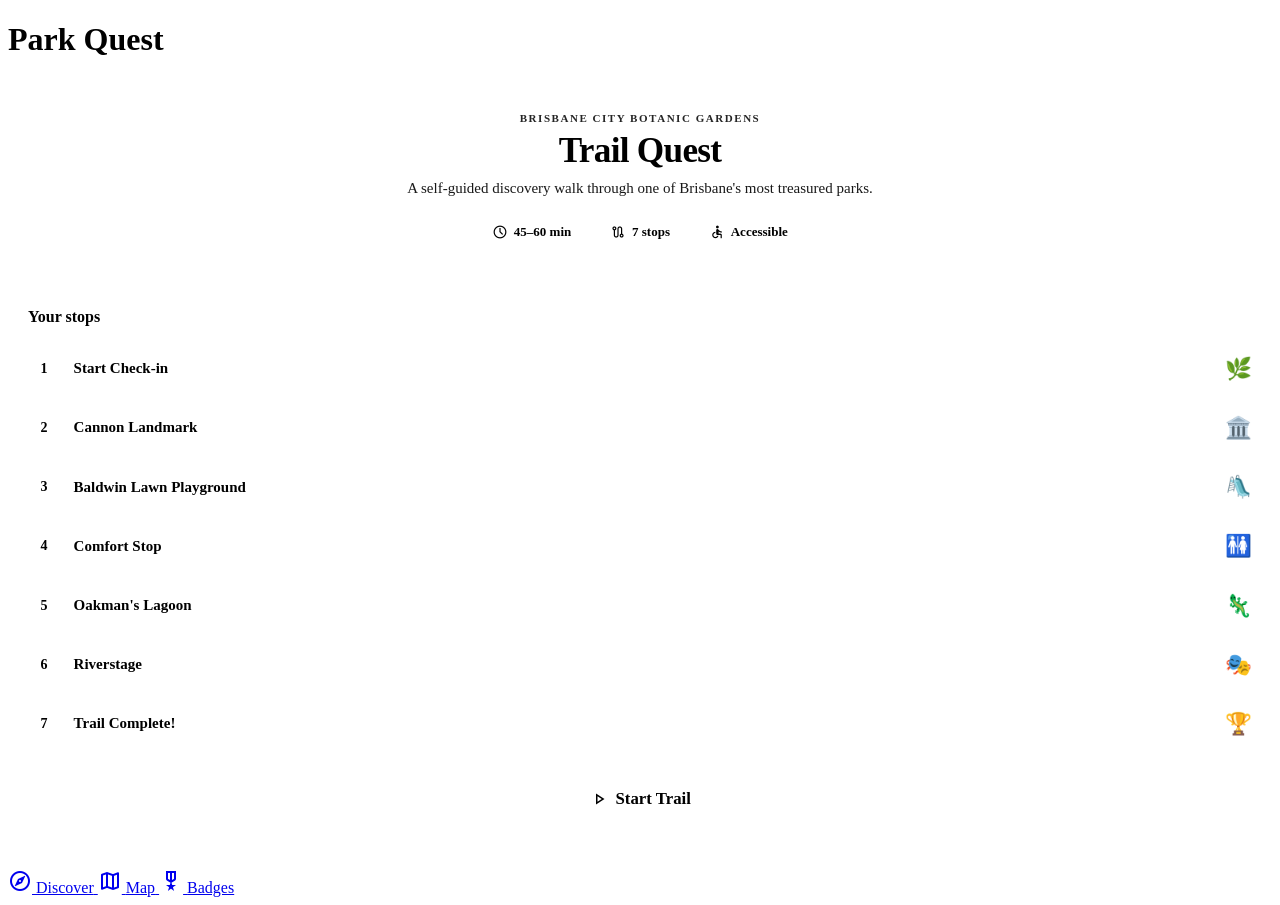
==== discovery.html @ 4d073683 "version-trail-quest" ====
<!DOCTYPE html>
<html lang="en">
  <head>
    <meta charset="utf-8" />
    <meta name="viewport" content="width=device-width, initial-scale=1.0, viewport-fit=cover" />
    <meta name="theme-color" content="#f8faf7" />
    <title>Park Quest — Trail Quest</title>
    <link rel="preconnect" href="https://fonts.googleapis.com" />
    <link rel="preconnect" href="https://fonts.gstatic.com" crossorigin />
    <link
      href="https://fonts.googleapis.com/css2?family=Plus+Jakarta+Sans:ital,wght@0,400;0,500;0,600;0,700;0,800;1,800&family=Work+Sans:wght@400;500;600;700&display=swap"
      rel="stylesheet"
    />
    <link
      href="https://fonts.googleapis.com/css2?family=Material+Symbols+Outlined:opsz,wght,FILL,GRAD@24,400,0,0"
      rel="stylesheet"
    />
    <link rel="stylesheet" href="css/style.css" />
    <style>
      /* ── Trail Quest specific styles ── */

      /* Screen container */
      .tq-screen { display: none; }
      .tq-screen.is-active { display: block; }

      /* ── Overview screen ── */
      .tq-overview-hero {
        background: linear-gradient(160deg, var(--primary) 0%, var(--primary-container) 100%);
        padding: 2rem 1.25rem 2.5rem;
        text-align: center;
        color: var(--on-primary);
      }
      .tq-overview-hero__eyebrow {
        margin: 0 0 0.5rem;
        font-size: 0.6875rem;
        font-weight: 800;
        letter-spacing: 0.14em;
        text-transform: uppercase;
        opacity: 0.85;
      }
      .tq-overview-hero__title {
        margin: 0;
        font-family: var(--font-display);
        font-size: 2.2rem;
        font-weight: 800;
        line-height: 1.1;
        letter-spacing: -0.02em;
        color: var(--on-primary);
      }
      .tq-overview-hero__sub {
        margin: 0.6rem 0 0;
        font-size: 0.9375rem;
        opacity: 0.9;
      }
      .tq-overview-hero__meta {
        display: flex;
        justify-content: center;
        gap: 0.75rem;
        margin-top: 1.25rem;
      }
      .tq-meta-pill {
        display: inline-flex;
        align-items: center;
        gap: 0.35rem;
        padding: 0.45rem 0.85rem;
        border-radius: var(--radius-pill);
        background: rgba(255,255,255,0.18);
        font-size: 0.8125rem;
        font-weight: 700;
        color: var(--on-primary);
      }
      .tq-meta-pill .material-symbols-outlined { font-size: 1rem; }

      .tq-stop-list {
        padding: 1.25rem 1.25rem 0;
      }
      .tq-stop-list__title {
        margin: 0 0 0.85rem;
        font-family: var(--font-display);
        font-size: 1rem;
        font-weight: 800;
        color: var(--on-surface);
      }
      .tq-stop-item {
        display: flex;
        align-items: center;
        gap: 0.85rem;
        padding: 0.85rem 0;
        border-bottom: 1px solid var(--surface-container-high);
      }
      .tq-stop-item:last-child { border-bottom: none; }
      .tq-stop-num {
        width: 2rem;
        height: 2rem;
        border-radius: 50%;
        flex-shrink: 0;
        display: flex;
        align-items: center;
        justify-content: center;
        font-weight: 800;
        font-size: 0.875rem;
        background: linear-gradient(145deg, var(--primary), var(--primary-container));
        color: var(--on-primary);
      }
      .tq-stop-name {
        flex: 1;
        font-weight: 600;
        font-size: 0.9375rem;
        color: var(--on-surface);
      }
      .tq-stop-icon { font-size: 1.35rem; }

      .tq-start-section {
        padding: 1.25rem;
      }
      .tq-start-btn {
        width: 100%;
        display: flex;
        align-items: center;
        justify-content: center;
        gap: 0.4rem;
        padding: 1rem;
        border-radius: var(--radius-pill);
        border: none;
        font-family: var(--font-display);
        font-size: 1.05rem;
        font-weight: 800;
        color: var(--on-primary);
        background: linear-gradient(145deg, var(--primary), var(--primary-container));
        box-shadow: var(--shadow-card);
        cursor: pointer;
        transition: transform 0.15s ease, box-shadow 0.2s ease;
      }
      .tq-start-btn:active { transform: scale(0.97); }
      .tq-start-btn .material-symbols-outlined { font-size: 1.25rem; }

      .tq-resume-note {
        margin: 0.75rem 0 0;
        text-align: center;
        font-size: 0.8125rem;
        color: var(--on-surface-variant);
      }
      .tq-resume-link {
        font-weight: 700;
        color: var(--primary);
        cursor: pointer;
        text-decoration: underline;
        background: none;
        border: none;
        font: inherit;
        padding: 0;
      }

      /* ── Checkpoint screen ── */
      .tq-progress-bar-wrap {
        padding: 0.75rem 1.25rem 0;
        background: var(--surface);
      }
      .tq-progress-steps {
        display: flex;
        gap: 0.3rem;
        margin-bottom: 0.4rem;
      }
      .tq-progress-step {
        flex: 1;
        height: 0.3rem;
        border-radius: var(--radius-pill);
        background: var(--surface-container-high);
        transition: background 0.3s ease;
      }
      .tq-progress-step.done {
        background: var(--primary);
      }
      .tq-progress-step.current {
        background: color-mix(in srgb, var(--primary) 55%, var(--surface-container-high));
      }
      .tq-progress-label {
        font-size: 0.6875rem;
        font-weight: 700;
        letter-spacing: 0.08em;
        text-transform: uppercase;
        color: var(--on-surface-variant);
      }

      /* Checkpoint card */
      .tq-cp-header {
        padding: 1rem 1.25rem 0.5rem;
        background: var(--surface);
      }
      .tq-cp-eyebrow {
        margin: 0 0 0.25rem;
        font-size: 0.6875rem;
        font-weight: 800;
        letter-spacing: 0.12em;
        text-transform: uppercase;
        color: var(--primary);
      }
      .tq-cp-title {
        margin: 0;
        font-family: var(--font-display);
        font-size: 1.6rem;
        font-weight: 800;
        line-height: 1.15;
        color: var(--on-surface);
      }
      .tq-cp-location {
        margin: 0.3rem 0 0;
        display: flex;
        align-items: center;
        gap: 0.25rem;
        font-size: 0.8125rem;
        color: var(--on-surface-variant);
      }
      .tq-cp-location .material-symbols-outlined { font-size: 1rem; }

      /* State panels */
      .tq-panel { display: none; }
      .tq-panel.is-active { display: block; }

      /* Pre-checkin panel */
      .tq-checkin-card {
        margin: 1rem 1.25rem;
        padding: 1.35rem;
        border-radius: var(--radius-xl);
        background: var(--surface-container-lowest);
        box-shadow: var(--shadow-card);
      }
      .tq-checkin-card__icon {
        font-size: 3rem;
        text-align: center;
        margin-bottom: 0.75rem;
      }
      .tq-checkin-card__instruction {
        margin: 0 0 0.35rem;
        font-size: 0.9375rem;
        line-height: 1.5;
        color: var(--on-surface);
      }
      .tq-checkin-card__safety {
        margin: 0.75rem 0 0;
        padding: 0.65rem 0.85rem;
        border-radius: var(--radius-md);
        background: color-mix(in srgb, #fff3cd 80%, var(--surface));
        font-size: 0.8125rem;
        color: #5c4200;
        line-height: 1.4;
      }

      .tq-gps-note {
        margin: 0 1.25rem 0.5rem;
        padding: 0.55rem 0.85rem;
        border-radius: var(--radius-md);
        background: color-mix(in srgb, var(--secondary-container) 20%, var(--surface));
        font-size: 0.78rem;
        color: var(--on-secondary-container);
        display: flex;
        align-items: center;
        gap: 0.4rem;
      }
      .tq-gps-note .material-symbols-outlined { font-size: 1rem; color: var(--secondary); }

      .tq-btn-checkin {
        display: flex;
        align-items: center;
        justify-content: center;
        gap: 0.4rem;
        width: calc(100% - 2.5rem);
        margin: 0 1.25rem;
        padding: 1rem;
        border-radius: var(--radius-pill);
        border: none;
        font-family: var(--font-display);
        font-size: 1rem;
        font-weight: 800;
        color: var(--on-primary);
        background: linear-gradient(145deg, var(--primary), var(--primary-container));
        box-shadow: var(--shadow-card);
        cursor: pointer;
        transition: transform 0.15s ease;
      }
      .tq-btn-checkin:active { transform: scale(0.97); }

      /* Task panel */
      .tq-task-card {
        margin: 1rem 1.25rem;
        padding: 1.25rem;
        border-radius: var(--radius-xl);
        background: var(--surface-container-lowest);
        box-shadow: var(--shadow-card);
      }
      .tq-task-card__label {
        margin: 0 0 0.5rem;
        font-size: 0.6875rem;
        font-weight: 800;
        letter-spacing: 0.1em;
        text-transform: uppercase;
        color: var(--primary);
      }
      .tq-task-card__instruction {
        margin: 0 0 1rem;
        font-size: 0.9375rem;
        line-height: 1.5;
        color: var(--on-surface);
      }
      .tq-photo-zone {
        width: 100%;
        aspect-ratio: 4/3;
        border-radius: var(--radius-xl);
        border: 2px dashed var(--outline-variant);
        display: flex;
        flex-direction: column;
        align-items: center;
        justify-content: center;
        gap: 0.5rem;
        background: var(--surface-container-low);
        cursor: pointer;
        overflow: hidden;
        position: relative;
        transition: border-color 0.2s ease;
      }
      .tq-photo-zone:hover { border-color: var(--primary); }
      .tq-photo-zone.has-photo { border-style: solid; border-color: var(--primary); }
      .tq-photo-zone__preview {
        position: absolute;
        inset: 0;
        width: 100%;
        height: 100%;
        object-fit: cover;
        display: none;
      }
      .tq-photo-zone.has-photo .tq-photo-zone__preview { display: block; }
      .tq-photo-zone.has-photo .tq-photo-zone__placeholder { display: none; }
      .tq-photo-zone__placeholder {
        display: flex;
        flex-direction: column;
        align-items: center;
        gap: 0.35rem;
        pointer-events: none;
      }
      .tq-photo-zone__placeholder .material-symbols-outlined {
        font-size: 2.25rem;
        color: var(--on-surface-variant);
      }
      .tq-photo-zone__placeholder span {
        font-size: 0.8125rem;
        color: var(--on-surface-variant);
        font-weight: 600;
      }
      .tq-photo-zone__done-badge {
        position: absolute;
        top: 0.6rem;
        right: 0.6rem;
        padding: 0.25rem 0.6rem;
        border-radius: var(--radius-pill);
        background: var(--primary);
        color: var(--on-primary);
        font-size: 0.625rem;
        font-weight: 800;
        letter-spacing: 0.06em;
        text-transform: uppercase;
        display: none;
      }
      .tq-photo-zone.has-photo .tq-photo-zone__done-badge { display: block; }
      .tq-file-input { display: none; }

      .tq-photo-btns {
        display: grid;
        grid-template-columns: 1fr 1fr;
        gap: 0.5rem;
        margin-top: 0.6rem;
      }
      .tq-photo-btn {
        display: flex;
        align-items: center;
        justify-content: center;
        gap: 0.3rem;
        padding: 0.6rem 0.5rem;
        border-radius: var(--radius-pill);
        border: 1.5px solid var(--outline-variant);
        background: var(--surface-container-low);
        font-family: var(--font-display);
        font-size: 0.8125rem;
        font-weight: 700;
        color: var(--on-surface);
        cursor: pointer;
        transition: background 0.15s ease;
      }
      .tq-photo-btn:active { background: var(--surface-container-high); }
      .tq-photo-btn .material-symbols-outlined { font-size: 1.1rem; }

      .tq-question-wrap {
        margin-top: 1rem;
        padding-top: 1rem;
        border-top: 1px solid var(--surface-container-high);
      }
      .tq-question-label {
        margin: 0 0 0.6rem;
        font-family: var(--font-display);
        font-size: 0.9375rem;
        font-weight: 700;
        color: var(--on-surface);
      }
      .tq-answer-input {
        width: 100%;
        padding: 0.75rem 0.85rem;
        border: 1.5px solid var(--outline-variant);
        border-radius: var(--radius-md);
        font: inherit;
        font-size: 0.9375rem;
        color: var(--on-surface);
        background: var(--surface-container-low);
        transition: border-color 0.2s ease;
      }
      .tq-answer-input:focus {
        outline: none;
        border-color: var(--primary);
      }
      .tq-answer-hint {
        margin: 0.35rem 0 0;
        font-size: 0.75rem;
        color: var(--on-surface-variant);
      }

      .tq-error-msg {
        margin: 0.6rem 1.25rem 0;
        padding: 0.55rem 0.85rem;
        border-radius: var(--radius-md);
        background: color-mix(in srgb, #fde8e8 85%, var(--surface));
        color: var(--error);
        font-size: 0.8125rem;
        font-weight: 600;
        display: none;
      }
      .tq-error-msg.is-visible { display: block; }

      .tq-btn-submit {
        display: flex;
        align-items: center;
        justify-content: center;
        gap: 0.4rem;
        width: calc(100% - 2.5rem);
        margin: 0.75rem 1.25rem 0;
        padding: 1rem;
        border-radius: var(--radius-pill);
        border: none;
        font-family: var(--font-display);
        font-size: 1rem;
        font-weight: 800;
        color: var(--on-primary);
        background: linear-gradient(145deg, var(--primary), var(--primary-container));
        box-shadow: var(--shadow-card);
        cursor: pointer;
        transition: transform 0.15s ease;
      }
      .tq-btn-submit:active { transform: scale(0.97); }

      /* Unlocked panel */
      .tq-unlock-banner {
        margin: 1rem 1.25rem 0;
        padding: 1.25rem;
        border-radius: var(--radius-xl);
        background: linear-gradient(135deg,
          color-mix(in srgb, var(--primary-fixed) 60%, white),
          color-mix(in srgb, var(--inverse-primary) 45%, white));
        box-shadow: var(--shadow-card);
      }
      .tq-unlock-banner__badge {
        display: inline-flex;
        align-items: center;
        gap: 0.25rem;
        padding: 0.25rem 0.65rem;
        border-radius: var(--radius-pill);
        background: var(--primary);
        color: var(--on-primary);
        font-size: 0.625rem;
        font-weight: 800;
        letter-spacing: 0.08em;
        text-transform: uppercase;
        margin-bottom: 0.6rem;
      }
      .tq-unlock-banner__title {
        margin: 0 0 0.5rem;
        font-family: var(--font-display);
        font-size: 1.15rem;
        font-weight: 800;
        color: var(--primary-container);
      }
      .tq-unlock-banner__desc {
        margin: 0;
        font-size: 0.875rem;
        line-height: 1.55;
        color: var(--on-surface);
      }

      /* Photo collected display */
      .tq-collected-photo {
        margin: 0.75rem 1.25rem 0;
        border-radius: var(--radius-xl);
        overflow: hidden;
        box-shadow: var(--shadow-ambient);
        display: none;
      }
      .tq-collected-photo.is-visible { display: block; }
      .tq-collected-photo img {
        width: 100%;
        aspect-ratio: 4/3;
        object-fit: cover;
        display: block;
      }
      .tq-collected-photo__label {
        padding: 0.5rem 0.75rem;
        background: var(--surface-container-low);
        font-size: 0.75rem;
        font-weight: 600;
        color: var(--on-surface-variant);
        display: flex;
        align-items: center;
        gap: 0.25rem;
      }
      .tq-collected-photo__label .material-symbols-outlined { font-size: 1rem; color: var(--primary); }

      .tq-facilities-section {
        margin: 0.85rem 1.25rem 0;
      }
      .tq-facilities-title {
        margin: 0 0 0.6rem;
        font-family: var(--font-display);
        font-size: 0.875rem;
        font-weight: 800;
        color: var(--on-surface);
        display: flex;
        align-items: center;
        gap: 0.3rem;
      }
      .tq-facilities-title .material-symbols-outlined { font-size: 1rem; color: var(--primary); }
      .tq-facilities-grid {
        display: grid;
        grid-template-columns: 1fr 1fr;
        gap: 0.55rem;
      }
      .tq-facility-card {
        display: flex;
        align-items: center;
        gap: 0.6rem;
        padding: 0.75rem 0.85rem;
        border-radius: var(--radius-md);
        background: var(--surface-container-lowest);
        box-shadow: var(--shadow-ambient);
      }
      .tq-facility-card__icon {
        width: 2.25rem;
        height: 2.25rem;
        border-radius: var(--radius-sm);
        display: flex;
        align-items: center;
        justify-content: center;
        flex-shrink: 0;
        background: color-mix(in srgb, var(--inverse-primary) 45%, white);
        color: var(--primary);
      }
      .tq-facility-card__icon .material-symbols-outlined { font-size: 1.1rem; }
      .tq-facility-card__body { min-width: 0; }
      .tq-facility-card__label {
        margin: 0;
        font-size: 0.75rem;
        font-weight: 700;
        color: var(--on-surface);
        white-space: nowrap;
        overflow: hidden;
        text-overflow: ellipsis;
      }
      .tq-facility-card__detail {
        margin: 0.1rem 0 0;
        font-size: 0.6875rem;
        color: var(--on-surface-variant);
      }

      .tq-btn-next {
        display: flex;
        align-items: center;
        justify-content: center;
        gap: 0.4rem;
        width: calc(100% - 2.5rem);
        margin: 1rem 1.25rem 0;
        padding: 1rem;
        border-radius: var(--radius-pill);
        border: none;
        font-family: var(--font-display);
        font-size: 1rem;
        font-weight: 800;
        color: var(--on-primary);
        background: linear-gradient(145deg, var(--primary), var(--primary-container));
        box-shadow: var(--shadow-card);
        cursor: pointer;
        transition: transform 0.15s ease;
      }
      .tq-btn-next:active { transform: scale(0.97); }
      .tq-btn-next .material-symbols-outlined { font-size: 1.2rem; }

      /* ── Complete screen ── */
      .tq-complete-hero {
        text-align: center;
        padding: 2rem 1.25rem 1.5rem;
        background: linear-gradient(160deg, var(--primary) 0%, var(--primary-container) 100%);
      }
      .tq-complete-trophy {
        font-size: 4rem;
        line-height: 1;
        margin-bottom: 0.75rem;
      }
      .tq-complete-title {
        margin: 0;
        font-family: var(--font-display);
        font-size: 2rem;
        font-weight: 800;
        color: var(--on-primary);
        line-height: 1.1;
      }
      .tq-complete-sub {
        margin: 0.5rem 0 0;
        font-size: 0.9375rem;
        color: rgba(255,255,255,0.88);
      }
      .tq-complete-stats {
        display: flex;
        justify-content: center;
        gap: 1rem;
        margin-top: 1.25rem;
      }
      .tq-complete-stat {
        padding: 0.5rem 0.85rem;
        border-radius: var(--radius-pill);
        background: rgba(255,255,255,0.2);
        font-size: 0.8125rem;
        font-weight: 700;
        color: var(--on-primary);
        display: flex;
        align-items: center;
        gap: 0.3rem;
      }
      .tq-complete-stat .material-symbols-outlined { font-size: 1rem; }

      .tq-photos-section {
        padding: 1.25rem 1.25rem 0;
      }
      .tq-photos-section__title {
        margin: 0 0 0.75rem;
        font-family: var(--font-display);
        font-size: 1rem;
        font-weight: 800;
        color: var(--on-surface);
      }
      .tq-photos-grid {
        display: grid;
        grid-template-columns: repeat(3, 1fr);
        gap: 0.5rem;
      }
      .tq-photo-thumb {
        aspect-ratio: 1;
        border-radius: var(--radius-md);
        overflow: hidden;
        background: var(--surface-container-high);
        position: relative;
      }
      .tq-photo-thumb img {
        width: 100%;
        height: 100%;
        object-fit: cover;
        display: block;
      }
      .tq-photo-thumb__placeholder {
        width: 100%;
        height: 100%;
        display: flex;
        flex-direction: column;
        align-items: center;
        justify-content: center;
        gap: 0.2rem;
      }
      .tq-photo-thumb__placeholder .material-symbols-outlined {
        font-size: 1.5rem;
        color: var(--on-surface-variant);
        opacity: 0.5;
      }
      .tq-photo-thumb__stop {
        position: absolute;
        bottom: 0.3rem;
        left: 0.3rem;
        width: 1.4rem;
        height: 1.4rem;
        border-radius: 50%;
        background: var(--primary);
        color: var(--on-primary);
        font-size: 0.625rem;
        font-weight: 800;
        display: flex;
        align-items: center;
        justify-content: center;
      }

      .tq-next-options {
        margin: 1rem 1.25rem 0;
      }
      .tq-next-options__title {
        margin: 0 0 0.6rem;
        font-family: var(--font-display);
        font-size: 0.875rem;
        font-weight: 800;
        color: var(--on-surface);
      }
      .tq-next-option {
        display: flex;
        align-items: center;
        gap: 0.75rem;
        padding: 0.85rem 1rem;
        border-radius: var(--radius-md);
        background: var(--surface-container-lowest);
        box-shadow: var(--shadow-ambient);
        margin-bottom: 0.5rem;
        text-decoration: none;
        color: inherit;
      }
      .tq-next-option__icon {
        width: 2.25rem;
        height: 2.25rem;
        border-radius: var(--radius-sm);
        display: flex;
        align-items: center;
        justify-content: center;
        flex-shrink: 0;
      }
      .tq-next-option__icon--green {
        background: color-mix(in srgb, var(--inverse-primary) 45%, white);
        color: var(--primary);
      }
      .tq-next-option__icon--blue {
        background: color-mix(in srgb, var(--secondary-container) 40%, white);
        color: var(--secondary);
      }
      .tq-next-option__icon .material-symbols-outlined { font-size: 1.1rem; }
      .tq-next-option__body { flex: 1; min-width: 0; }
      .tq-next-option__title {
        margin: 0;
        font-size: 0.875rem;
        font-weight: 700;
        color: var(--on-surface);
      }
      .tq-next-option__sub {
        margin: 0.1rem 0 0;
        font-size: 0.75rem;
        color: var(--on-surface-variant);
      }
      .tq-next-option .material-symbols-outlined.chevron {
        color: var(--on-surface-variant);
        font-size: 1.1rem;
        flex-shrink: 0;
      }

      .tq-complete-actions {
        padding: 0.75rem 1.25rem 0;
        display: flex;
        flex-direction: column;
        gap: 0.6rem;
      }
      .tq-btn-restart {
        width: 100%;
        display: flex;
        align-items: center;
        justify-content: center;
        gap: 0.4rem;
        padding: 0.9rem;
        border-radius: var(--radius-pill);
        border: none;
        font-family: var(--font-display);
        font-size: 0.9375rem;
        font-weight: 800;
        color: var(--on-primary);
        background: linear-gradient(145deg, var(--primary), var(--primary-container));
        box-shadow: var(--shadow-card);
        cursor: pointer;
        transition: transform 0.15s ease;
      }
      .tq-btn-restart:active { transform: scale(0.97); }
      .tq-btn-reset {
        width: 100%;
        display: flex;
        align-items: center;
        justify-content: center;
        gap: 0.3rem;
        padding: 0.85rem;
        border-radius: var(--radius-pill);
        border: 1.5px solid color-mix(in srgb, var(--outline-variant) 55%, transparent);
        background: transparent;
        font-family: var(--font-display);
        font-size: 0.875rem;
        font-weight: 700;
        color: var(--on-surface-variant);
        cursor: pointer;
        transition: background 0.15s ease;
      }
      .tq-btn-reset:hover { background: var(--surface-container-low); }

      /* GPS checkin animation */
      @keyframes tq-checkin-pulse {
        0% { box-shadow: 0 0 0 0 rgba(15,82,56,0.4); }
        70% { box-shadow: 0 0 0 14px rgba(15,82,56,0); }
        100% { box-shadow: 0 0 0 0 rgba(15,82,56,0); }
      }
      .tq-btn-checkin.pulsing { animation: tq-checkin-pulse 0.7s ease-out; }
    </style>
  </head>
  <body data-parkquest-nav="discover">
    <div class="app app--scroll">
      <header class="app-header">
        <h1 class="app-header__title">Park Quest</h1>
        <button class="icon-btn" id="tq-reset-btn" aria-label="Reset progress" title="Reset progress" style="display:none;">
          <span class="material-symbols-outlined" aria-hidden="true">restart_alt</span>
        </button>
      </header>

      <main id="tq-main" style="flex:1;">

        <!-- ── SCREEN: Overview ── -->
        <div id="tq-screen-overview" class="tq-screen">
          <section class="tq-overview-hero">
            <p class="tq-overview-hero__eyebrow">Brisbane City Botanic Gardens</p>
            <h2 class="tq-overview-hero__title">Trail Quest</h2>
            <p class="tq-overview-hero__sub">A self-guided discovery walk through one of Brisbane's most treasured parks.</p>
            <div class="tq-overview-hero__meta">
              <span class="tq-meta-pill">
                <span class="material-symbols-outlined">schedule</span>45–60 min
              </span>
              <span class="tq-meta-pill">
                <span class="material-symbols-outlined">route</span>7 stops
              </span>
              <span class="tq-meta-pill">
                <span class="material-symbols-outlined">accessible</span>Accessible
              </span>
            </div>
          </section>

          <section class="tq-stop-list">
            <p class="tq-stop-list__title">Your stops</p>
            <div id="tq-overview-stops"></div>
          </section>

          <section class="tq-start-section">
            <button class="tq-start-btn" id="tq-start-btn">
              <span class="material-symbols-outlined">play_arrow</span>
              Start Trail
            </button>
            <p class="tq-resume-note" id="tq-resume-note" style="display:none;">
              Progress saved. <button class="tq-resume-link" id="tq-resume-btn">Continue where you left off</button>
            </p>
          </section>
          <div style="height:1.5rem;"></div>
        </div>

        <!-- ── SCREEN: Checkpoint ── -->
        <div id="tq-screen-checkpoint" class="tq-screen" style="padding-bottom:6rem;">
          <!-- Progress bar -->
          <div class="tq-progress-bar-wrap">
            <div class="tq-progress-steps" id="tq-progress-steps"></div>
            <p class="tq-progress-label" id="tq-progress-label"></p>
          </div>

          <!-- Checkpoint header -->
          <div class="tq-cp-header">
            <p class="tq-cp-eyebrow" id="tq-cp-eyebrow"></p>
            <h2 class="tq-cp-title" id="tq-cp-title"></h2>
            <p class="tq-cp-location">
              <span class="material-symbols-outlined">location_on</span>
              <span id="tq-cp-location"></span>
            </p>
          </div>

          <!-- State: Pre check-in -->
          <div class="tq-panel" id="tq-panel-precheckin">
            <div class="tq-checkin-card">
              <div class="tq-checkin-card__icon" id="tq-cp-icon"></div>
              <p class="tq-checkin-card__instruction" id="tq-checkin-instruction"></p>
              <div class="tq-checkin-card__safety" id="tq-checkin-safety" style="display:none;"></div>
            </div>
            <div class="tq-gps-note">
              <span class="material-symbols-outlined">my_location</span>
              GPS simulated — tap the button below to check in at this location.
            </div>
            <button class="tq-btn-checkin" id="tq-btn-checkin">
              <span class="material-symbols-outlined">check_circle</span>
              <span id="tq-checkin-btn-label">Check In Here</span>
            </button>
          </div>

          <!-- State: Task -->
          <div class="tq-panel" id="tq-panel-task">
            <div class="tq-task-card">
              <p class="tq-task-card__label">Your task</p>
              <p class="tq-task-card__instruction" id="tq-task-instruction"></p>

              <!-- Photo area (shown for photo/photo-and-question tasks) -->
              <div id="tq-photo-area" style="display:none;">
                <div class="tq-photo-zone" id="tq-photo-zone">
                  <img class="tq-photo-zone__preview" id="tq-photo-preview" src="" alt="Your uploaded photo" />
                  <div class="tq-photo-zone__placeholder">
                    <span class="material-symbols-outlined">add_photo_alternate</span>
                    <span>Tap to add photo</span>
                  </div>
                  <span class="tq-photo-zone__done-badge">✓ Photo added</span>
                </div>
                <div class="tq-photo-btns">
                  <button class="tq-photo-btn" id="tq-btn-camera">
                    <span class="material-symbols-outlined">photo_camera</span>
                    Camera
                  </button>
                  <button class="tq-photo-btn" id="tq-btn-upload">
                    <span class="material-symbols-outlined">upload</span>
                    Upload
                  </button>
                </div>
                <input class="tq-file-input" type="file" id="tq-file-camera" accept="image/*" capture="environment" />
                <input class="tq-file-input" type="file" id="tq-file-upload" accept="image/*" />
              </div>

              <!-- Question area (shown for photo-and-question tasks) -->
              <div id="tq-question-area" style="display:none;" class="tq-question-wrap">
                <p class="tq-question-label" id="tq-question-text"></p>
                <input class="tq-answer-input" type="text" id="tq-answer-input"
                  placeholder="Type your answer…" autocomplete="off" />
                <p class="tq-answer-hint">Enter any number — there's no wrong answer here!</p>
              </div>
            </div>

            <div class="tq-error-msg" id="tq-error-msg"></div>
            <button class="tq-btn-submit" id="tq-btn-submit">
              <span class="material-symbols-outlined">lock_open</span>
              Unlock Discover Card
            </button>
          </div>

          <!-- State: Unlocked -->
          <div class="tq-panel" id="tq-panel-unlocked">
            <div class="tq-unlock-banner">
              <div class="tq-unlock-banner__badge">
                <span class="material-symbols-outlined" style="font-size:0.8rem;">auto_awesome</span>
                Unlocked
              </div>
              <h3 class="tq-unlock-banner__title" id="tq-unlock-title"></h3>
              <p class="tq-unlock-banner__desc" id="tq-unlock-desc"></p>
            </div>

            <!-- Collected photo display -->
            <div class="tq-collected-photo" id="tq-collected-photo">
              <img id="tq-collected-img" src="" alt="Your photo" />
              <div class="tq-collected-photo__label">
                <span class="material-symbols-outlined">photo_camera</span>
                Your photo
              </div>
            </div>

            <!-- Nearby facilities -->
            <div class="tq-facilities-section">
              <p class="tq-facilities-title">
                <span class="material-symbols-outlined">near_me</span>
                Nearby facilities
              </p>
              <div class="tq-facilities-grid" id="tq-facilities-grid"></div>
            </div>

            <button class="tq-btn-next" id="tq-btn-next">
              <span id="tq-next-label">Next stop</span>
              <span class="material-symbols-outlined">arrow_forward</span>
            </button>
            <div style="height:0.5rem;"></div>
          </div>
        </div>

        <!-- ── SCREEN: Complete ── -->
        <div id="tq-screen-complete" class="tq-screen" style="padding-bottom:6rem;">
          <div class="tq-complete-hero">
            <div class="tq-complete-trophy">🏆</div>
            <h2 class="tq-complete-title">Trail Complete!</h2>
            <p class="tq-complete-sub">You've explored all 7 stops in the Brisbane City Botanic Gardens.</p>
            <div class="tq-complete-stats">
              <span class="tq-complete-stat">
                <span class="material-symbols-outlined">flag</span>7 stops
              </span>
              <span class="tq-complete-stat">
                <span class="material-symbols-outlined">photo_camera</span>
                <span id="tq-photo-count">0 photos</span>
              </span>
            </div>
          </div>

          <section class="tq-photos-section">
            <p class="tq-photos-section__title">Your trail photos</p>
            <div class="tq-photos-grid" id="tq-photos-grid"></div>
          </section>

          <section class="tq-next-options" style="margin-top:1.25rem;">
            <p class="tq-next-options__title">What's nearby</p>
            <div class="tq-next-option">
              <div class="tq-next-option__icon tq-next-option__icon--green">
                <span class="material-symbols-outlined">wc</span>
              </div>
              <div class="tq-next-option__body">
                <p class="tq-next-option__title">Nearest toilet</p>
                <p class="tq-next-option__sub">2 min walk · Near Alice St entrance</p>
              </div>
              <span class="material-symbols-outlined chevron">chevron_right</span>
            </div>
            <div class="tq-next-option">
              <div class="tq-next-option__icon tq-next-option__icon--blue">
                <span class="material-symbols-outlined">water_drop</span>
              </div>
              <div class="tq-next-option__body">
                <p class="tq-next-option__title">Nearest drinking fountain</p>
                <p class="tq-next-option__sub">1 min walk · At entrance plaza</p>
              </div>
              <span class="material-symbols-outlined chevron">chevron_right</span>
            </div>
            <div class="tq-next-option">
              <div class="tq-next-option__icon tq-next-option__icon--green">
                <span class="material-symbols-outlined">exit_to_app</span>
              </div>
              <div class="tq-next-option__body">
                <p class="tq-next-option__title">Nearest exit</p>
                <p class="tq-next-option__sub">Alice Street · George Street</p>
              </div>
              <span class="material-symbols-outlined chevron">chevron_right</span>
            </div>
          </section>

          <div class="tq-complete-actions">
            <button class="tq-btn-restart" id="tq-btn-restart">
              <span class="material-symbols-outlined">replay</span>
              Start Another Trail
            </button>
            <button class="tq-btn-reset" id="tq-btn-clear">
              <span class="material-symbols-outlined">delete_sweep</span>
              Clear saved progress
            </button>
          </div>
          <div style="height:0.5rem;"></div>
        </div>

      </main>

      <nav class="bottom-nav" aria-label="Primary">
        <a class="bottom-nav__link is-active" href="discovery.html">
          <span class="material-symbols-outlined" aria-hidden="true">explore</span>
          <span>Discover</span>
        </a>
        <a class="bottom-nav__link" href="activity.html">
          <span class="material-symbols-outlined" aria-hidden="true">map</span>
          <span>Map</span>
        </a>
        <a class="bottom-nav__link" href="progress.html">
          <span class="material-symbols-outlined" aria-hidden="true">military_tech</span>
          <span>Badges</span>
        </a>
      </nav>
    </div>

    <script>
    'use strict';

    /* ── Data ── */
    const CHECKPOINTS = [
      {
        id: 1,
        title: 'Start Check-in',
        locationName: 'Alice Street Entrance',
        icon: '🌿',
        taskType: 'checkin-only',
        taskInstruction: 'Welcome! Tap "Start Trail" below to begin your adventure at the Brisbane City Botanic Gardens.',
        unlockTitle: 'Welcome to the Gardens!',
        unlockDescription: "You're exploring one of Brisbane's oldest parks, established in 1855. This trail takes approximately 45–60 minutes and guides you through 7 stops covering history, wildlife, play areas, and public art. Estimated walk: 2–3 km total.",
        nearbyFacilities: [
          { icon: 'wc', label: 'Toilets', detail: 'Near entrance' },
          { icon: 'water_drop', label: 'Drinking Fountain', detail: 'At entrance' },
          { icon: 'accessible', label: 'Accessible Route', detail: 'Available' },
          { icon: 'exit_to_app', label: 'Exits', detail: 'Alice St & George St' }
        ],
        safetyNote: null,
        nextCheckpointId: 2
      },
      {
        id: 2,
        title: 'Cannon Landmark',
        locationName: 'Historic Cannon Area',
        icon: '🏛️',
        taskType: 'photo',
        taskInstruction: 'Take or upload a photo of the cannon landmark you can see here.',
        unlockTitle: 'Historical Landmark Unlocked',
        unlockDescription: "This cannon reflects the gardens' connection to Brisbane's colonial and civic history. The Brisbane City Botanic Gardens were established in 1855 and remain one of the city's most treasured green spaces. More detailed historical information can be added after source verification.",
        nearbyFacilities: [
          { icon: 'park', label: 'Shade Trees', detail: 'Nearby' },
          { icon: 'chair', label: 'Seating', detail: 'Available' },
          { icon: 'water_drop', label: 'Water', detail: 'Short walk' }
        ],
        safetyNote: null,
        nextCheckpointId: 3
      },
      {
        id: 3,
        title: 'Baldwin Lawn Playground',
        locationName: 'Baldwin Lawn',
        icon: '🛝',
        taskType: 'photo-and-question',
        taskInstruction: 'Take or upload a photo of the playground.',
        question: 'How many slides can you see?',
        unlockTitle: 'Family Playground Unlocked',
        unlockDescription: "Baldwin Lawn playground is a great spot for families! The area features slides, climbing structures, and open play space — perfect for kids of all ages. Picnic tables and accessible toilets are nearby for everyone's comfort.",
        nearbyFacilities: [
          { icon: 'accessible', label: 'Accessible Toilets', detail: 'Very close' },
          { icon: 'chair', label: 'Seating', detail: 'On site' },
          { icon: 'deck', label: 'Picnic Tables', detail: 'Available' },
          { icon: 'water_drop', label: 'Drinking Fountain', detail: 'Nearby' }
        ],
        safetyNote: null,
        nextCheckpointId: 4
      },
      {
        id: 4,
        title: 'Comfort Stop',
        locationName: 'Public Amenities Area',
        icon: '🚻',
        taskType: 'photo',
        taskInstruction: 'Take or upload a photo of the outside of the toilet facility only. Do not photograph people or the inside of toilet areas.',
        unlockTitle: 'Then & Now: Park Comfort',
        unlockDescription: "Public park facilities like these have transformed how people experience outdoor spaces. Today's accessible amenities support everyone from young families to elderly visitors — a far cry from Brisbane's earliest park days when such facilities were rare or non-existent.",
        nearbyFacilities: [
          { icon: 'wc', label: 'Toilet', detail: "You're here!" },
          { icon: 'accessible', label: 'Accessible Toilet', detail: 'Available' },
          { icon: 'chair', label: 'Seating', detail: 'Nearby' },
          { icon: 'water_drop', label: 'Water', detail: 'Close by' }
        ],
        safetyNote: 'Privacy reminder: Please do not photograph people or the inside of toilet areas.',
        nextCheckpointId: 5
      },
      {
        id: 5,
        title: "Oakman's Lagoon",
        locationName: "Oakman's Lagoon",
        icon: '🦎',
        taskType: 'photo',
        taskInstruction: 'Primary: Take or upload a photo of a lizard if one is visible near the lagoon. Backup: Take or upload a photo of the lagoon if no lizard appears.',
        unlockTitle: 'Wildlife Encounter Unlocked',
        unlockDescription: "Brisbane parks are home to water dragons, skinks, and other reptiles. These animals are a vital part of the local ecosystem. Observe from a distance — do not touch or feed wildlife.",
        nearbyFacilities: [
          { icon: 'park', label: 'Shade', detail: 'Available' },
          { icon: 'chair', label: 'Seating', detail: 'Nearby' },
          { icon: 'directions_walk', label: 'Walking Path', detail: 'Well-marked' }
        ],
        safetyNote: 'Do not disturb wildlife. Stay on marked paths at all times.',
        nextCheckpointId: 6
      },
      {
        id: 6,
        title: 'Riverstage',
        locationName: 'Riverstage Venue',
        icon: '🎭',
        taskType: 'photo',
        taskInstruction: 'Take or upload a photo of the Riverstage venue area.',
        unlockTitle: 'Riverstage Unlocked',
        unlockDescription: "Riverstage is one of Brisbane's most iconic outdoor performance venues. Used for concerts, festivals, live performances, and community events, it sits within the botanic gardens with stunning river views as a backdrop.",
        nearbyFacilities: [
          { icon: 'exit_to_app', label: 'Exit Routes', detail: 'Multiple exits' },
          { icon: 'wc', label: 'Toilets', detail: 'Nearby' },
          { icon: 'water_drop', label: 'Drinking Fountain', detail: 'Available' }
        ],
        safetyNote: null,
        nextCheckpointId: 7
      },
      {
        id: 7,
        title: 'Trail Complete!',
        locationName: 'Brisbane City Botanic Gardens',
        icon: '🏆',
        taskType: 'checkin-only',
        taskInstruction: 'You\'ve reached the final stop. Tap "Finish Trail" to complete your Trail Quest!',
        unlockTitle: 'You finished the Trail Quest!',
        unlockDescription: "Congratulations! You've explored all 7 stops through the Brisbane City Botanic Gardens — from the historic entrance to the iconic Riverstage. We hope you discovered something new today.",
        nearbyFacilities: [
          { icon: 'wc', label: 'Nearest Toilet', detail: '2 min walk' },
          { icon: 'water_drop', label: 'Nearest Fountain', detail: '1 min walk' },
          { icon: 'exit_to_app', label: 'Nearest Exit', detail: 'Alice St' }
        ],
        safetyNote: null,
        nextCheckpointId: null
      }
    ];

    /* ── Storage helpers ── */
    const LS_KEY = 'trailquest_v1';

    function loadState() {
      try {
        const raw = localStorage.getItem(LS_KEY);
        if (!raw) return null;
        return JSON.parse(raw);
      } catch (e) {
        return null;
      }
    }

    function saveState(state) {
      try {
        localStorage.setItem(LS_KEY, JSON.stringify(state));
      } catch (e) {
        // localStorage unavailable — progress won't persist
      }
    }

    function clearState() {
      try { localStorage.removeItem(LS_KEY); } catch (e) {}
    }

    /* ── App state ── */
    let appState = {
      screen: 'overview',       // 'overview' | 'checkpoint' | 'complete'
      currentCheckpointId: 1,
      completedIds: [],
      panel: 'precheckin',      // 'precheckin' | 'task' | 'unlocked'
      photos: {},               // { checkpointId: base64 | 'placeholder' }
      answers: {}               // { checkpointId: string }
    };

    /* ── DOM refs ── */
    const screens = {
      overview:   document.getElementById('tq-screen-overview'),
      checkpoint: document.getElementById('tq-screen-checkpoint'),
      complete:   document.getElementById('tq-screen-complete')
    };
    const panels = {
      precheckin: document.getElementById('tq-panel-precheckin'),
      task:       document.getElementById('tq-panel-task'),
      unlocked:   document.getElementById('tq-panel-unlocked')
    };

    function getCheckpoint(id) {
      return CHECKPOINTS.find(c => c.id === id);
    }

    /* ── Show screen ── */
    function showScreen(name) {
      Object.keys(screens).forEach(k => {
        screens[k].classList.toggle('is-active', k === name);
      });
      appState.screen = name;
      const resetBtn = document.getElementById('tq-reset-btn');
      resetBtn.style.display = name !== 'overview' ? 'inline-flex' : 'none';
    }

    /* ── Show panel (within checkpoint screen) ── */
    function showPanel(name) {
      Object.keys(panels).forEach(k => {
        panels[k].classList.toggle('is-active', k === name);
      });
      appState.panel = name;
    }

    /* ── Render overview screen ── */
    function renderOverview() {
      const stopsEl = document.getElementById('tq-overview-stops');
      stopsEl.innerHTML = CHECKPOINTS.map(cp => `
        <div class="tq-stop-item">
          <div class="tq-stop-num">${cp.id}</div>
          <span class="tq-stop-name">${cp.title}</span>
          <span class="tq-stop-icon">${cp.icon}</span>
        </div>
      `).join('');

      const resumeNote = document.getElementById('tq-resume-note');
      const saved = loadState();
      if (saved && saved.completedIds && saved.completedIds.length > 0) {
        resumeNote.style.display = 'block';
      } else {
        resumeNote.style.display = 'none';
      }
    }

    /* ── Render progress bar ── */
    function renderProgressBar(currentId) {
      const stepsEl = document.getElementById('tq-progress-steps');
      const labelEl = document.getElementById('tq-progress-label');
      const total = CHECKPOINTS.length;
      const doneCount = appState.completedIds.length;

      stepsEl.innerHTML = CHECKPOINTS.map(cp => {
        const isDone = appState.completedIds.includes(cp.id);
        const isCurrent = cp.id === currentId;
        let cls = 'tq-progress-step';
        if (isDone) cls += ' done';
        else if (isCurrent) cls += ' current';
        return `<div class="${cls}" aria-hidden="true"></div>`;
      }).join('');

      labelEl.textContent = `Stop ${currentId} of ${total} · ${doneCount} completed`;
    }

    /* ── Render checkpoint ── */
    function renderCheckpoint(id) {
      const cp = getCheckpoint(id);
      if (!cp) return;

      document.getElementById('tq-cp-eyebrow').textContent = `Stop ${cp.id}`;
      document.getElementById('tq-cp-title').textContent = cp.title;
      document.getElementById('tq-cp-location').textContent = cp.locationName;
      renderProgressBar(id);

      // Pre-checkin panel
      document.getElementById('tq-cp-icon').textContent = cp.icon;
      document.getElementById('tq-checkin-instruction').textContent = cp.taskInstruction;
      const safetyEl = document.getElementById('tq-checkin-safety');
      if (cp.safetyNote) {
        safetyEl.style.display = 'block';
        safetyEl.textContent = '⚠️ ' + cp.safetyNote;
      } else {
        safetyEl.style.display = 'none';
      }
      const checkinLabel = document.getElementById('tq-checkin-btn-label');
      checkinLabel.textContent = cp.id === 1 ? 'Start Trail' : (cp.id === 7 ? 'Finish Trail' : 'Check In Here');

      // Task panel
      document.getElementById('tq-task-instruction').textContent = cp.taskInstruction;
      const photoArea = document.getElementById('tq-photo-area');
      const questionArea = document.getElementById('tq-question-area');

      if (cp.taskType === 'photo' || cp.taskType === 'photo-and-question') {
        photoArea.style.display = 'block';
        // Restore photo if already captured
        const savedPhoto = appState.photos[id];
        const zone = document.getElementById('tq-photo-zone');
        const preview = document.getElementById('tq-photo-preview');
        if (savedPhoto && savedPhoto !== 'placeholder') {
          preview.src = savedPhoto;
          zone.classList.add('has-photo');
        } else if (savedPhoto === 'placeholder') {
          zone.classList.add('has-photo');
          preview.src = '';
        } else {
          zone.classList.remove('has-photo');
          preview.src = '';
        }
      } else {
        photoArea.style.display = 'none';
      }

      if (cp.taskType === 'photo-and-question') {
        questionArea.style.display = 'block';
        document.getElementById('tq-question-text').textContent = cp.question;
        const answerEl = document.getElementById('tq-answer-input');
        answerEl.value = appState.answers[id] || '';
      } else {
        questionArea.style.display = 'none';
      }

      // Unlocked panel
      document.getElementById('tq-unlock-title').textContent = cp.unlockTitle;
      document.getElementById('tq-unlock-desc').textContent = cp.unlockDescription;

      // Collected photo
      const collectedDiv = document.getElementById('tq-collected-photo');
      const collectedImg = document.getElementById('tq-collected-img');
      const photo = appState.photos[id];
      if (photo && photo !== 'placeholder') {
        collectedImg.src = photo;
        collectedDiv.classList.add('is-visible');
      } else {
        collectedDiv.classList.remove('is-visible');
      }

      // Facilities
      const facilitiesGrid = document.getElementById('tq-facilities-grid');
      facilitiesGrid.innerHTML = cp.nearbyFacilities.map(f => `
        <div class="tq-facility-card">
          <div class="tq-facility-card__icon">
            <span class="material-symbols-outlined">${f.icon}</span>
          </div>
          <div class="tq-facility-card__body">
            <p class="tq-facility-card__label">${f.label}</p>
            <p class="tq-facility-card__detail">${f.detail}</p>
          </div>
        </div>
      `).join('');

      // Next button label
      const nextLabel = document.getElementById('tq-next-label');
      if (!cp.nextCheckpointId) {
        nextLabel.textContent = 'View summary';
      } else {
        const next = getCheckpoint(cp.nextCheckpointId);
        nextLabel.textContent = next ? `Next: ${next.title}` : 'Next stop';
      }

      clearError();
    }

    /* ── Render complete screen ── */
    function renderComplete() {
      const photoCount = Object.keys(appState.photos).length;
      document.getElementById('tq-photo-count').textContent =
        photoCount === 1 ? '1 photo' : `${photoCount} photos`;

      const grid = document.getElementById('tq-photos-grid');
      grid.innerHTML = CHECKPOINTS.map(cp => {
        const photo = appState.photos[cp.id];
        if (photo && photo !== 'placeholder') {
          return `
            <div class="tq-photo-thumb">
              <img src="${photo}" alt="Photo from stop ${cp.id}" />
              <div class="tq-photo-thumb__stop">${cp.id}</div>
            </div>`;
        } else {
          return `
            <div class="tq-photo-thumb">
              <div class="tq-photo-thumb__placeholder">
                <span class="material-symbols-outlined">photo_camera</span>
              </div>
              <div class="tq-photo-thumb__stop">${cp.id}</div>
            </div>`;
        }
      }).join('');
    }

    /* ── Error helpers ── */
    function showError(msg) {
      const el = document.getElementById('tq-error-msg');
      el.textContent = msg;
      el.classList.add('is-visible');
    }
    function clearError() {
      document.getElementById('tq-error-msg').classList.remove('is-visible');
    }

    /* ── Photo handling ── */
    function handleFileInput(file) {
      if (!file) return;
      const zone = document.getElementById('tq-photo-zone');
      const preview = document.getElementById('tq-photo-preview');
      const id = appState.currentCheckpointId;

      // Try to store as base64; fall back to placeholder if too large
      const reader = new FileReader();
      reader.onload = function(e) {
        const b64 = e.target.result;
        // Rough size check: don't store if > 1MB base64
        if (b64.length > 1024 * 1024) {
          appState.photos[id] = 'placeholder';
          preview.src = '';
        } else {
          appState.photos[id] = b64;
          preview.src = b64;
        }
        zone.classList.add('has-photo');
        clearError();
        persistState();
      };
      reader.onerror = function() {
        appState.photos[id] = 'placeholder';
        zone.classList.add('has-photo');
        clearError();
        persistState();
      };
      reader.readAsDataURL(file);
    }

    /* ── Persist state ── */
    function persistState() {
      saveState({
        currentCheckpointId: appState.currentCheckpointId,
        completedIds: appState.completedIds,
        panel: appState.panel,
        screen: appState.screen,
        photos: appState.photos,
        answers: appState.answers
      });
    }

    /* ── Navigation ── */
    function goToCheckpoint(id) {
      appState.currentCheckpointId = id;
      const alreadyDone = appState.completedIds.includes(id);
      const panelName = alreadyDone ? 'unlocked' : 'precheckin';
      renderCheckpoint(id);
      showPanel(panelName);
      showScreen('checkpoint');
      persistState();
      window.scrollTo(0, 0);
    }

    function completeCurrentAndAdvance() {
      const id = appState.currentCheckpointId;
      if (!appState.completedIds.includes(id)) {
        appState.completedIds.push(id);
      }
      persistState();

      const cp = getCheckpoint(id);
      if (!cp.nextCheckpointId) {
        // Last checkpoint
        showScreen('complete');
        renderComplete();
        persistState();
      } else {
        goToCheckpoint(cp.nextCheckpointId);
      }
    }

    /* ── Event handlers ── */

    // Start trail
    document.getElementById('tq-start-btn').addEventListener('click', function() {
      appState = {
        screen: 'checkpoint',
        currentCheckpointId: 1,
        completedIds: [],
        panel: 'precheckin',
        photos: {},
        answers: {}
      };
      persistState();
      renderCheckpoint(1);
      showPanel('precheckin');
      showScreen('checkpoint');
      window.scrollTo(0, 0);
    });

    // Resume
    document.getElementById('tq-resume-btn').addEventListener('click', function() {
      const saved = loadState();
      if (!saved) return;
      Object.assign(appState, saved);
      if (appState.screen === 'complete') {
        showScreen('complete');
        renderComplete();
      } else {
        renderCheckpoint(appState.currentCheckpointId);
        showPanel(appState.panel || 'precheckin');
        showScreen('checkpoint');
      }
      window.scrollTo(0, 0);
    });

    // Check in
    document.getElementById('tq-btn-checkin').addEventListener('click', function() {
      const btn = this;
      btn.classList.add('pulsing');
      setTimeout(() => btn.classList.remove('pulsing'), 700);

      const cp = getCheckpoint(appState.currentCheckpointId);
      // GPS simulation message handled visually by the note above button

      if (cp.taskType === 'checkin-only') {
        // Mark as complete immediately and show unlock card
        if (!appState.completedIds.includes(cp.id)) {
          appState.completedIds.push(cp.id);
        }
        renderCheckpoint(cp.id); // re-render so unlocked panel is current
        showPanel('unlocked');
        persistState();
      } else {
        // Move to task
        renderCheckpoint(cp.id);
        showPanel('task');
        persistState();
      }
      window.scrollTo(0, 0);
    });

    // Camera button
    document.getElementById('tq-btn-camera').addEventListener('click', function() {
      document.getElementById('tq-file-camera').click();
    });
    // Upload button
    document.getElementById('tq-btn-upload').addEventListener('click', function() {
      document.getElementById('tq-file-upload').click();
    });
    // Tap photo zone
    document.getElementById('tq-photo-zone').addEventListener('click', function() {
      document.getElementById('tq-file-upload').click();
    });

    document.getElementById('tq-file-camera').addEventListener('change', function() {
      handleFileInput(this.files[0]);
      this.value = '';
    });
    document.getElementById('tq-file-upload').addEventListener('change', function() {
      handleFileInput(this.files[0]);
      this.value = '';
    });

    // Submit task
    document.getElementById('tq-btn-submit').addEventListener('click', function() {
      clearError();
      const id = appState.currentCheckpointId;
      const cp = getCheckpoint(id);

      // Validate photo
      if (cp.taskType === 'photo' || cp.taskType === 'photo-and-question') {
        if (!appState.photos[id]) {
          showError('Please add a photo before continuing.');
          return;
        }
      }

      // Validate question answer
      if (cp.taskType === 'photo-and-question') {
        const answerVal = document.getElementById('tq-answer-input').value.trim();
        if (!answerVal) {
          showError('Please answer the question before continuing.');
          return;
        }
        appState.answers[id] = answerVal;
      }

      // Mark complete and show unlock card
      if (!appState.completedIds.includes(id)) {
        appState.completedIds.push(id);
      }
      renderCheckpoint(id);
      showPanel('unlocked');
      persistState();
      window.scrollTo(0, 0);
    });

    // Next stop
    document.getElementById('tq-btn-next').addEventListener('click', function() {
      const cp = getCheckpoint(appState.currentCheckpointId);
      if (!cp.nextCheckpointId) {
        showScreen('complete');
        renderComplete();
        persistState();
      } else {
        goToCheckpoint(cp.nextCheckpointId);
      }
      window.scrollTo(0, 0);
    });

    // Restart (from complete screen)
    document.getElementById('tq-btn-restart').addEventListener('click', function() {
      appState = {
        screen: 'overview', currentCheckpointId: 1,
        completedIds: [], panel: 'precheckin',
        photos: {}, answers: {}
      };
      clearState();
      renderOverview();
      showScreen('overview');
      window.scrollTo(0, 0);
    });

    // Clear progress (from complete screen)
    document.getElementById('tq-btn-clear').addEventListener('click', function() {
      if (confirm('Clear all saved progress and photos?')) {
        appState = {
          screen: 'overview', currentCheckpointId: 1,
          completedIds: [], panel: 'precheckin',
          photos: {}, answers: {}
        };
        clearState();
        renderOverview();
        showScreen('overview');
        window.scrollTo(0, 0);
      }
    });

    // Reset button in header
    document.getElementById('tq-reset-btn').addEventListener('click', function() {
      if (confirm('Reset your trail progress?')) {
        appState = {
          screen: 'overview', currentCheckpointId: 1,
          completedIds: [], panel: 'precheckin',
          photos: {}, answers: {}
        };
        clearState();
        renderOverview();
        showScreen('overview');
        window.scrollTo(0, 0);
      }
    });

    /* ── Init ── */
    function init() {
      const saved = loadState();
      if (saved && saved.completedIds && saved.completedIds.length > 0) {
        Object.assign(appState, saved);
      }

      renderOverview();

      if (appState.screen === 'complete') {
        showScreen('complete');
        renderComplete();
      } else if (appState.screen === 'checkpoint' && appState.currentCheckpointId) {
        renderCheckpoint(appState.currentCheckpointId);
        showPanel(appState.panel || 'precheckin');
        showScreen('checkpoint');
      } else {
        showScreen('overview');
      }
    }

    init();
    </script>
  </body>
</html>
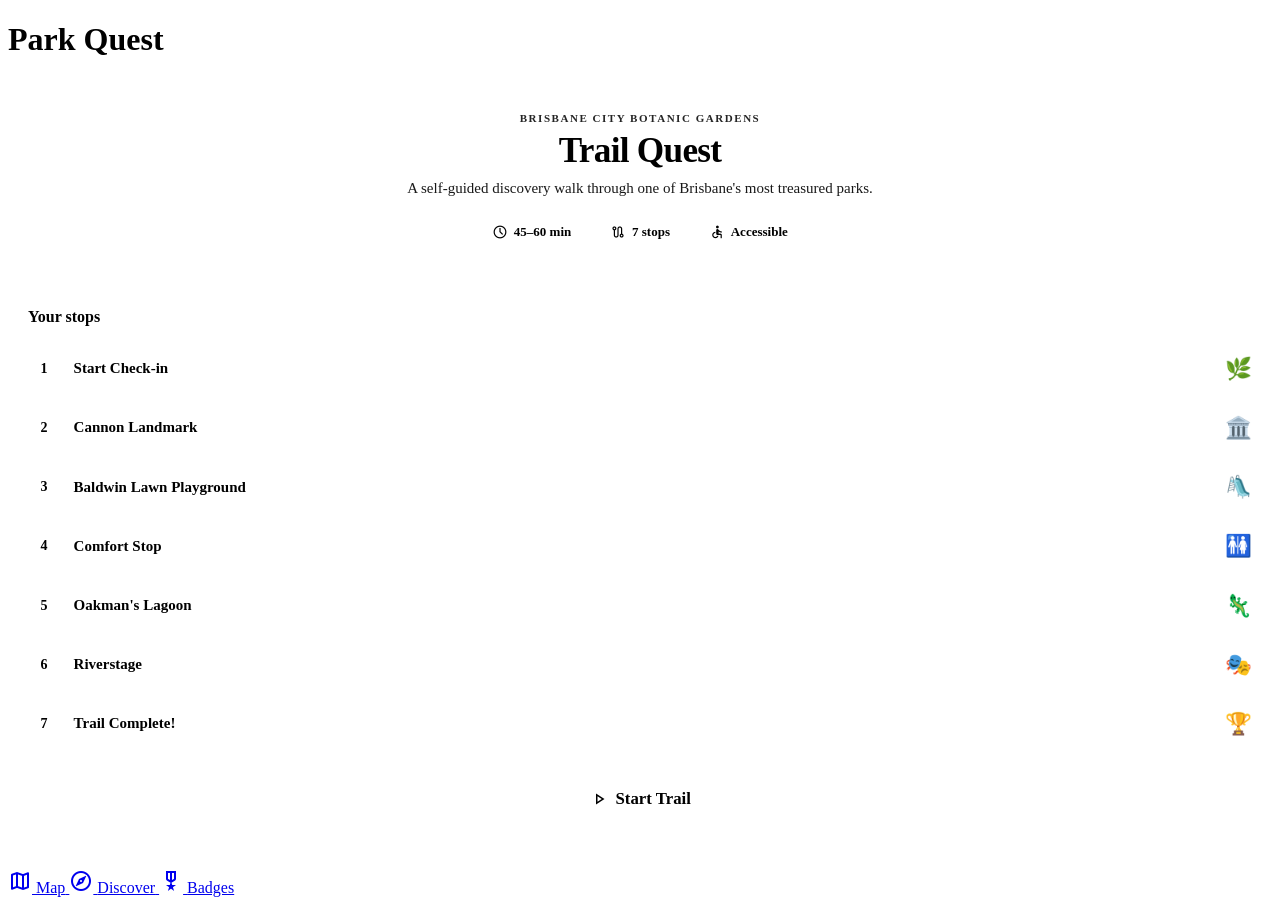
==== commit d02bbdd6: "fix page order" ====
--- a/discovery.html
+++ b/discovery.html
@@ -1,1379 +1,1819 @@
-<!DOCTYPE html>
+<!doctype html>
 <html lang="en">
-  <head>
-    <meta charset="utf-8" />
-    <meta name="viewport" content="width=device-width, initial-scale=1.0, viewport-fit=cover" />
-    <meta name="theme-color" content="#f8faf7" />
-    <title>Park Quest — Trail Quest</title>
-    <link rel="preconnect" href="https://fonts.googleapis.com" />
-    <link rel="preconnect" href="https://fonts.gstatic.com" crossorigin />
-    <link
-      href="https://fonts.googleapis.com/css2?family=Plus+Jakarta+Sans:ital,wght@0,400;0,500;0,600;0,700;0,800;1,800&family=Work+Sans:wght@400;500;600;700&display=swap"
-      rel="stylesheet"
-    />
-    <link
-      href="https://fonts.googleapis.com/css2?family=Material+Symbols+Outlined:opsz,wght,FILL,GRAD@24,400,0,0"
-      rel="stylesheet"
-    />
-    <link rel="stylesheet" href="css/style.css" />
-    <style>
-      /* ── Trail Quest specific styles ── */
-
-      /* Screen container */
-      .tq-screen { display: none; }
-      .tq-screen.is-active { display: block; }
-
-      /* ── Overview screen ── */
-      .tq-overview-hero {
-        background: linear-gradient(160deg, var(--primary) 0%, var(--primary-container) 100%);
-        padding: 2rem 1.25rem 2.5rem;
-        text-align: center;
-        color: var(--on-primary);
-      }
-      .tq-overview-hero__eyebrow {
-        margin: 0 0 0.5rem;
-        font-size: 0.6875rem;
-        font-weight: 800;
-        letter-spacing: 0.14em;
-        text-transform: uppercase;
-        opacity: 0.85;
-      }
-      .tq-overview-hero__title {
-        margin: 0;
-        font-family: var(--font-display);
-        font-size: 2.2rem;
-        font-weight: 800;
-        line-height: 1.1;
-        letter-spacing: -0.02em;
-        color: var(--on-primary);
-      }
-      .tq-overview-hero__sub {
-        margin: 0.6rem 0 0;
-        font-size: 0.9375rem;
-        opacity: 0.9;
-      }
-      .tq-overview-hero__meta {
-        display: flex;
-        justify-content: center;
-        gap: 0.75rem;
-        margin-top: 1.25rem;
-      }
-      .tq-meta-pill {
-        display: inline-flex;
-        align-items: center;
-        gap: 0.35rem;
-        padding: 0.45rem 0.85rem;
-        border-radius: var(--radius-pill);
-        background: rgba(255,255,255,0.18);
-        font-size: 0.8125rem;
-        font-weight: 700;
-        color: var(--on-primary);
-      }
-      .tq-meta-pill .material-symbols-outlined { font-size: 1rem; }
-
-      .tq-stop-list {
-        padding: 1.25rem 1.25rem 0;
-      }
-      .tq-stop-list__title {
-        margin: 0 0 0.85rem;
-        font-family: var(--font-display);
-        font-size: 1rem;
-        font-weight: 800;
-        color: var(--on-surface);
-      }
-      .tq-stop-item {
-        display: flex;
-        align-items: center;
-        gap: 0.85rem;
-        padding: 0.85rem 0;
-        border-bottom: 1px solid var(--surface-container-high);
-      }
-      .tq-stop-item:last-child { border-bottom: none; }
-      .tq-stop-num {
-        width: 2rem;
-        height: 2rem;
-        border-radius: 50%;
-        flex-shrink: 0;
-        display: flex;
-        align-items: center;
-        justify-content: center;
-        font-weight: 800;
-        font-size: 0.875rem;
-        background: linear-gradient(145deg, var(--primary), var(--primary-container));
-        color: var(--on-primary);
-      }
-      .tq-stop-name {
-        flex: 1;
-        font-weight: 600;
-        font-size: 0.9375rem;
-        color: var(--on-surface);
-      }
-      .tq-stop-icon { font-size: 1.35rem; }
-
-      .tq-start-section {
-        padding: 1.25rem;
-      }
-      .tq-start-btn {
-        width: 100%;
-        display: flex;
-        align-items: center;
-        justify-content: center;
-        gap: 0.4rem;
-        padding: 1rem;
-        border-radius: var(--radius-pill);
-        border: none;
-        font-family: var(--font-display);
-        font-size: 1.05rem;
-        font-weight: 800;
-        color: var(--on-primary);
-        background: linear-gradient(145deg, var(--primary), var(--primary-container));
-        box-shadow: var(--shadow-card);
-        cursor: pointer;
-        transition: transform 0.15s ease, box-shadow 0.2s ease;
-      }
-      .tq-start-btn:active { transform: scale(0.97); }
-      .tq-start-btn .material-symbols-outlined { font-size: 1.25rem; }
-
-      .tq-resume-note {
-        margin: 0.75rem 0 0;
-        text-align: center;
-        font-size: 0.8125rem;
-        color: var(--on-surface-variant);
-      }
-      .tq-resume-link {
-        font-weight: 700;
-        color: var(--primary);
-        cursor: pointer;
-        text-decoration: underline;
-        background: none;
-        border: none;
-        font: inherit;
-        padding: 0;
-      }
-
-      /* ── Checkpoint screen ── */
-      .tq-progress-bar-wrap {
-        padding: 0.75rem 1.25rem 0;
-        background: var(--surface);
-      }
-      .tq-progress-steps {
-        display: flex;
-        gap: 0.3rem;
-        margin-bottom: 0.4rem;
-      }
-      .tq-progress-step {
-        flex: 1;
-        height: 0.3rem;
-        border-radius: var(--radius-pill);
-        background: var(--surface-container-high);
-        transition: background 0.3s ease;
-      }
-      .tq-progress-step.done {
-        background: var(--primary);
-      }
-      .tq-progress-step.current {
-        background: color-mix(in srgb, var(--primary) 55%, var(--surface-container-high));
-      }
-      .tq-progress-label {
-        font-size: 0.6875rem;
-        font-weight: 700;
-        letter-spacing: 0.08em;
-        text-transform: uppercase;
-        color: var(--on-surface-variant);
-      }
-
-      /* Checkpoint card */
-      .tq-cp-header {
-        padding: 1rem 1.25rem 0.5rem;
-        background: var(--surface);
-      }
-      .tq-cp-eyebrow {
-        margin: 0 0 0.25rem;
-        font-size: 0.6875rem;
-        font-weight: 800;
-        letter-spacing: 0.12em;
-        text-transform: uppercase;
-        color: var(--primary);
-      }
-      .tq-cp-title {
-        margin: 0;
-        font-family: var(--font-display);
-        font-size: 1.6rem;
-        font-weight: 800;
-        line-height: 1.15;
-        color: var(--on-surface);
-      }
-      .tq-cp-location {
-        margin: 0.3rem 0 0;
-        display: flex;
-        align-items: center;
-        gap: 0.25rem;
-        font-size: 0.8125rem;
-        color: var(--on-surface-variant);
-      }
-      .tq-cp-location .material-symbols-outlined { font-size: 1rem; }
-
-      /* State panels */
-      .tq-panel { display: none; }
-      .tq-panel.is-active { display: block; }
-
-      /* Pre-checkin panel */
-      .tq-checkin-card {
-        margin: 1rem 1.25rem;
-        padding: 1.35rem;
-        border-radius: var(--radius-xl);
-        background: var(--surface-container-lowest);
-        box-shadow: var(--shadow-card);
-      }
-      .tq-checkin-card__icon {
-        font-size: 3rem;
-        text-align: center;
-        margin-bottom: 0.75rem;
-      }
-      .tq-checkin-card__instruction {
-        margin: 0 0 0.35rem;
-        font-size: 0.9375rem;
-        line-height: 1.5;
-        color: var(--on-surface);
-      }
-      .tq-checkin-card__safety {
-        margin: 0.75rem 0 0;
-        padding: 0.65rem 0.85rem;
-        border-radius: var(--radius-md);
-        background: color-mix(in srgb, #fff3cd 80%, var(--surface));
-        font-size: 0.8125rem;
-        color: #5c4200;
-        line-height: 1.4;
-      }
-
-      .tq-gps-note {
-        margin: 0 1.25rem 0.5rem;
-        padding: 0.55rem 0.85rem;
-        border-radius: var(--radius-md);
-        background: color-mix(in srgb, var(--secondary-container) 20%, var(--surface));
-        font-size: 0.78rem;
-        color: var(--on-secondary-container);
-        display: flex;
-        align-items: center;
-        gap: 0.4rem;
-      }
-      .tq-gps-note .material-symbols-outlined { font-size: 1rem; color: var(--secondary); }
-
-      .tq-btn-checkin {
-        display: flex;
-        align-items: center;
-        justify-content: center;
-        gap: 0.4rem;
-        width: calc(100% - 2.5rem);
-        margin: 0 1.25rem;
-        padding: 1rem;
-        border-radius: var(--radius-pill);
-        border: none;
-        font-family: var(--font-display);
-        font-size: 1rem;
-        font-weight: 800;
-        color: var(--on-primary);
-        background: linear-gradient(145deg, var(--primary), var(--primary-container));
-        box-shadow: var(--shadow-card);
-        cursor: pointer;
-        transition: transform 0.15s ease;
-      }
-      .tq-btn-checkin:active { transform: scale(0.97); }
-
-      /* Task panel */
-      .tq-task-card {
-        margin: 1rem 1.25rem;
-        padding: 1.25rem;
-        border-radius: var(--radius-xl);
-        background: var(--surface-container-lowest);
-        box-shadow: var(--shadow-card);
-      }
-      .tq-task-card__label {
-        margin: 0 0 0.5rem;
-        font-size: 0.6875rem;
-        font-weight: 800;
-        letter-spacing: 0.1em;
-        text-transform: uppercase;
-        color: var(--primary);
-      }
-      .tq-task-card__instruction {
-        margin: 0 0 1rem;
-        font-size: 0.9375rem;
-        line-height: 1.5;
-        color: var(--on-surface);
-      }
-      .tq-photo-zone {
-        width: 100%;
-        aspect-ratio: 4/3;
-        border-radius: var(--radius-xl);
-        border: 2px dashed var(--outline-variant);
-        display: flex;
-        flex-direction: column;
-        align-items: center;
-        justify-content: center;
-        gap: 0.5rem;
-        background: var(--surface-container-low);
-        cursor: pointer;
-        overflow: hidden;
-        position: relative;
-        transition: border-color 0.2s ease;
-      }
-      .tq-photo-zone:hover { border-color: var(--primary); }
-      .tq-photo-zone.has-photo { border-style: solid; border-color: var(--primary); }
-      .tq-photo-zone__preview {
-        position: absolute;
-        inset: 0;
-        width: 100%;
-        height: 100%;
-        object-fit: cover;
-        display: none;
-      }
-      .tq-photo-zone.has-photo .tq-photo-zone__preview { display: block; }
-      .tq-photo-zone.has-photo .tq-photo-zone__placeholder { display: none; }
-      .tq-photo-zone__placeholder {
-        display: flex;
-        flex-direction: column;
-        align-items: center;
-        gap: 0.35rem;
-        pointer-events: none;
-      }
-      .tq-photo-zone__placeholder .material-symbols-outlined {
-        font-size: 2.25rem;
-        color: var(--on-surface-variant);
-      }
-      .tq-photo-zone__placeholder span {
-        font-size: 0.8125rem;
-        color: var(--on-surface-variant);
-        font-weight: 600;
-      }
-      .tq-photo-zone__done-badge {
-        position: absolute;
-        top: 0.6rem;
-        right: 0.6rem;
-        padding: 0.25rem 0.6rem;
-        border-radius: var(--radius-pill);
-        background: var(--primary);
-        color: var(--on-primary);
-        font-size: 0.625rem;
-        font-weight: 800;
-        letter-spacing: 0.06em;
-        text-transform: uppercase;
-        display: none;
-      }
-      .tq-photo-zone.has-photo .tq-photo-zone__done-badge { display: block; }
-      .tq-file-input { display: none; }
-
-      .tq-photo-btns {
-        display: grid;
-        grid-template-columns: 1fr 1fr;
-        gap: 0.5rem;
-        margin-top: 0.6rem;
-      }
-      .tq-photo-btn {
-        display: flex;
-        align-items: center;
-        justify-content: center;
-        gap: 0.3rem;
-        padding: 0.6rem 0.5rem;
-        border-radius: var(--radius-pill);
-        border: 1.5px solid var(--outline-variant);
-        background: var(--surface-container-low);
-        font-family: var(--font-display);
-        font-size: 0.8125rem;
-        font-weight: 700;
-        color: var(--on-surface);
-        cursor: pointer;
-        transition: background 0.15s ease;
-      }
-      .tq-photo-btn:active { background: var(--surface-container-high); }
-      .tq-photo-btn .material-symbols-outlined { font-size: 1.1rem; }
-
-      .tq-question-wrap {
-        margin-top: 1rem;
-        padding-top: 1rem;
-        border-top: 1px solid var(--surface-container-high);
-      }
-      .tq-question-label {
-        margin: 0 0 0.6rem;
-        font-family: var(--font-display);
-        font-size: 0.9375rem;
-        font-weight: 700;
-        color: var(--on-surface);
-      }
-      .tq-answer-input {
-        width: 100%;
-        padding: 0.75rem 0.85rem;
-        border: 1.5px solid var(--outline-variant);
-        border-radius: var(--radius-md);
-        font: inherit;
-        font-size: 0.9375rem;
-        color: var(--on-surface);
-        background: var(--surface-container-low);
-        transition: border-color 0.2s ease;
-      }
-      .tq-answer-input:focus {
-        outline: none;
-        border-color: var(--primary);
-      }
-      .tq-answer-hint {
-        margin: 0.35rem 0 0;
-        font-size: 0.75rem;
-        color: var(--on-surface-variant);
-      }
-
-      .tq-error-msg {
-        margin: 0.6rem 1.25rem 0;
-        padding: 0.55rem 0.85rem;
-        border-radius: var(--radius-md);
-        background: color-mix(in srgb, #fde8e8 85%, var(--surface));
-        color: var(--error);
-        font-size: 0.8125rem;
-        font-weight: 600;
-        display: none;
-      }
-      .tq-error-msg.is-visible { display: block; }
-
-      .tq-btn-submit {
-        display: flex;
-        align-items: center;
-        justify-content: center;
-        gap: 0.4rem;
-        width: calc(100% - 2.5rem);
-        margin: 0.75rem 1.25rem 0;
-        padding: 1rem;
-        border-radius: var(--radius-pill);
-        border: none;
-        font-family: var(--font-display);
-        font-size: 1rem;
-        font-weight: 800;
-        color: var(--on-primary);
-        background: linear-gradient(145deg, var(--primary), var(--primary-container));
-        box-shadow: var(--shadow-card);
-        cursor: pointer;
-        transition: transform 0.15s ease;
-      }
-      .tq-btn-submit:active { transform: scale(0.97); }
-
-      /* Unlocked panel */
-      .tq-unlock-banner {
-        margin: 1rem 1.25rem 0;
-        padding: 1.25rem;
-        border-radius: var(--radius-xl);
-        background: linear-gradient(135deg,
-          color-mix(in srgb, var(--primary-fixed) 60%, white),
-          color-mix(in srgb, var(--inverse-primary) 45%, white));
-        box-shadow: var(--shadow-card);
-      }
-      .tq-unlock-banner__badge {
-        display: inline-flex;
-        align-items: center;
-        gap: 0.25rem;
-        padding: 0.25rem 0.65rem;
-        border-radius: var(--radius-pill);
-        background: var(--primary);
-        color: var(--on-primary);
-        font-size: 0.625rem;
-        font-weight: 800;
-        letter-spacing: 0.08em;
-        text-transform: uppercase;
-        margin-bottom: 0.6rem;
-      }
-      .tq-unlock-banner__title {
-        margin: 0 0 0.5rem;
-        font-family: var(--font-display);
-        font-size: 1.15rem;
-        font-weight: 800;
-        color: var(--primary-container);
-      }
-      .tq-unlock-banner__desc {
-        margin: 0;
-        font-size: 0.875rem;
-        line-height: 1.55;
-        color: var(--on-surface);
-      }
-
-      /* Photo collected display */
-      .tq-collected-photo {
-        margin: 0.75rem 1.25rem 0;
-        border-radius: var(--radius-xl);
-        overflow: hidden;
-        box-shadow: var(--shadow-ambient);
-        display: none;
-      }
-      .tq-collected-photo.is-visible { display: block; }
-      .tq-collected-photo img {
-        width: 100%;
-        aspect-ratio: 4/3;
-        object-fit: cover;
-        display: block;
-      }
-      .tq-collected-photo__label {
-        padding: 0.5rem 0.75rem;
-        background: var(--surface-container-low);
-        font-size: 0.75rem;
-        font-weight: 600;
-        color: var(--on-surface-variant);
-        display: flex;
-        align-items: center;
-        gap: 0.25rem;
-      }
-      .tq-collected-photo__label .material-symbols-outlined { font-size: 1rem; color: var(--primary); }
-
-      .tq-facilities-section {
-        margin: 0.85rem 1.25rem 0;
-      }
-      .tq-facilities-title {
-        margin: 0 0 0.6rem;
-        font-family: var(--font-display);
-        font-size: 0.875rem;
-        font-weight: 800;
-        color: var(--on-surface);
-        display: flex;
-        align-items: center;
-        gap: 0.3rem;
-      }
-      .tq-facilities-title .material-symbols-outlined { font-size: 1rem; color: var(--primary); }
-      .tq-facilities-grid {
-        display: grid;
-        grid-template-columns: 1fr 1fr;
-        gap: 0.55rem;
-      }
-      .tq-facility-card {
-        display: flex;
-        align-items: center;
-        gap: 0.6rem;
-        padding: 0.75rem 0.85rem;
-        border-radius: var(--radius-md);
-        background: var(--surface-container-lowest);
-        box-shadow: var(--shadow-ambient);
-      }
-      .tq-facility-card__icon {
-        width: 2.25rem;
-        height: 2.25rem;
-        border-radius: var(--radius-sm);
-        display: flex;
-        align-items: center;
-        justify-content: center;
-        flex-shrink: 0;
-        background: color-mix(in srgb, var(--inverse-primary) 45%, white);
-        color: var(--primary);
-      }
-      .tq-facility-card__icon .material-symbols-outlined { font-size: 1.1rem; }
-      .tq-facility-card__body { min-width: 0; }
-      .tq-facility-card__label {
-        margin: 0;
-        font-size: 0.75rem;
-        font-weight: 700;
-        color: var(--on-surface);
-        white-space: nowrap;
-        overflow: hidden;
-        text-overflow: ellipsis;
-      }
-      .tq-facility-card__detail {
-        margin: 0.1rem 0 0;
-        font-size: 0.6875rem;
-        color: var(--on-surface-variant);
-      }
-
-      .tq-btn-next {
-        display: flex;
-        align-items: center;
-        justify-content: center;
-        gap: 0.4rem;
-        width: calc(100% - 2.5rem);
-        margin: 1rem 1.25rem 0;
-        padding: 1rem;
-        border-radius: var(--radius-pill);
-        border: none;
-        font-family: var(--font-display);
-        font-size: 1rem;
-        font-weight: 800;
-        color: var(--on-primary);
-        background: linear-gradient(145deg, var(--primary), var(--primary-container));
-        box-shadow: var(--shadow-card);
-        cursor: pointer;
-        transition: transform 0.15s ease;
-      }
-      .tq-btn-next:active { transform: scale(0.97); }
-      .tq-btn-next .material-symbols-outlined { font-size: 1.2rem; }
-
-      /* ── Complete screen ── */
-      .tq-complete-hero {
-        text-align: center;
-        padding: 2rem 1.25rem 1.5rem;
-        background: linear-gradient(160deg, var(--primary) 0%, var(--primary-container) 100%);
-      }
-      .tq-complete-trophy {
-        font-size: 4rem;
-        line-height: 1;
-        margin-bottom: 0.75rem;
-      }
-      .tq-complete-title {
-        margin: 0;
-        font-family: var(--font-display);
-        font-size: 2rem;
-        font-weight: 800;
-        color: var(--on-primary);
-        line-height: 1.1;
-      }
-      .tq-complete-sub {
-        margin: 0.5rem 0 0;
-        font-size: 0.9375rem;
-        color: rgba(255,255,255,0.88);
-      }
-      .tq-complete-stats {
-        display: flex;
-        justify-content: center;
-        gap: 1rem;
-        margin-top: 1.25rem;
-      }
-      .tq-complete-stat {
-        padding: 0.5rem 0.85rem;
-        border-radius: var(--radius-pill);
-        background: rgba(255,255,255,0.2);
-        font-size: 0.8125rem;
-        font-weight: 700;
-        color: var(--on-primary);
-        display: flex;
-        align-items: center;
-        gap: 0.3rem;
-      }
-      .tq-complete-stat .material-symbols-outlined { font-size: 1rem; }
-
-      .tq-photos-section {
-        padding: 1.25rem 1.25rem 0;
-      }
-      .tq-photos-section__title {
-        margin: 0 0 0.75rem;
-        font-family: var(--font-display);
-        font-size: 1rem;
-        font-weight: 800;
-        color: var(--on-surface);
-      }
-      .tq-photos-grid {
-        display: grid;
-        grid-template-columns: repeat(3, 1fr);
-        gap: 0.5rem;
-      }
-      .tq-photo-thumb {
-        aspect-ratio: 1;
-        border-radius: var(--radius-md);
-        overflow: hidden;
-        background: var(--surface-container-high);
-        position: relative;
-      }
-      .tq-photo-thumb img {
-        width: 100%;
-        height: 100%;
-        object-fit: cover;
-        display: block;
-      }
-      .tq-photo-thumb__placeholder {
-        width: 100%;
-        height: 100%;
-        display: flex;
-        flex-direction: column;
-        align-items: center;
-        justify-content: center;
-        gap: 0.2rem;
-      }
-      .tq-photo-thumb__placeholder .material-symbols-outlined {
-        font-size: 1.5rem;
-        color: var(--on-surface-variant);
-        opacity: 0.5;
-      }
-      .tq-photo-thumb__stop {
-        position: absolute;
-        bottom: 0.3rem;
-        left: 0.3rem;
-        width: 1.4rem;
-        height: 1.4rem;
-        border-radius: 50%;
-        background: var(--primary);
-        color: var(--on-primary);
-        font-size: 0.625rem;
-        font-weight: 800;
-        display: flex;
-        align-items: center;
-        justify-content: center;
-      }
-
-      .tq-next-options {
-        margin: 1rem 1.25rem 0;
-      }
-      .tq-next-options__title {
-        margin: 0 0 0.6rem;
-        font-family: var(--font-display);
-        font-size: 0.875rem;
-        font-weight: 800;
-        color: var(--on-surface);
-      }
-      .tq-next-option {
-        display: flex;
-        align-items: center;
-        gap: 0.75rem;
-        padding: 0.85rem 1rem;
-        border-radius: var(--radius-md);
-        background: var(--surface-container-lowest);
-        box-shadow: var(--shadow-ambient);
-        margin-bottom: 0.5rem;
-        text-decoration: none;
-        color: inherit;
-      }
-      .tq-next-option__icon {
-        width: 2.25rem;
-        height: 2.25rem;
-        border-radius: var(--radius-sm);
-        display: flex;
-        align-items: center;
-        justify-content: center;
-        flex-shrink: 0;
-      }
-      .tq-next-option__icon--green {
-        background: color-mix(in srgb, var(--inverse-primary) 45%, white);
-        color: var(--primary);
-      }
-      .tq-next-option__icon--blue {
-        background: color-mix(in srgb, var(--secondary-container) 40%, white);
-        color: var(--secondary);
-      }
-      .tq-next-option__icon .material-symbols-outlined { font-size: 1.1rem; }
-      .tq-next-option__body { flex: 1; min-width: 0; }
-      .tq-next-option__title {
-        margin: 0;
-        font-size: 0.875rem;
-        font-weight: 700;
-        color: var(--on-surface);
-      }
-      .tq-next-option__sub {
-        margin: 0.1rem 0 0;
-        font-size: 0.75rem;
-        color: var(--on-surface-variant);
-      }
-      .tq-next-option .material-symbols-outlined.chevron {
-        color: var(--on-surface-variant);
-        font-size: 1.1rem;
-        flex-shrink: 0;
-      }
-
-      .tq-complete-actions {
-        padding: 0.75rem 1.25rem 0;
-        display: flex;
-        flex-direction: column;
-        gap: 0.6rem;
-      }
-      .tq-btn-restart {
-        width: 100%;
-        display: flex;
-        align-items: center;
-        justify-content: center;
-        gap: 0.4rem;
-        padding: 0.9rem;
-        border-radius: var(--radius-pill);
-        border: none;
-        font-family: var(--font-display);
-        font-size: 0.9375rem;
-        font-weight: 800;
-        color: var(--on-primary);
-        background: linear-gradient(145deg, var(--primary), var(--primary-container));
-        box-shadow: var(--shadow-card);
-        cursor: pointer;
-        transition: transform 0.15s ease;
-      }
-      .tq-btn-restart:active { transform: scale(0.97); }
-      .tq-btn-reset {
-        width: 100%;
-        display: flex;
-        align-items: center;
-        justify-content: center;
-        gap: 0.3rem;
-        padding: 0.85rem;
-        border-radius: var(--radius-pill);
-        border: 1.5px solid color-mix(in srgb, var(--outline-variant) 55%, transparent);
-        background: transparent;
-        font-family: var(--font-display);
-        font-size: 0.875rem;
-        font-weight: 700;
-        color: var(--on-surface-variant);
-        cursor: pointer;
-        transition: background 0.15s ease;
-      }
-      .tq-btn-reset:hover { background: var(--surface-container-low); }
-
-      /* GPS checkin animation */
-      @keyframes tq-checkin-pulse {
-        0% { box-shadow: 0 0 0 0 rgba(15,82,56,0.4); }
-        70% { box-shadow: 0 0 0 14px rgba(15,82,56,0); }
-        100% { box-shadow: 0 0 0 0 rgba(15,82,56,0); }
-      }
-      .tq-btn-checkin.pulsing { animation: tq-checkin-pulse 0.7s ease-out; }
-    </style>
-  </head>
-  <body data-parkquest-nav="discover">
-    <div class="app app--scroll">
-      <header class="app-header">
-        <h1 class="app-header__title">Park Quest</h1>
-        <button class="icon-btn" id="tq-reset-btn" aria-label="Reset progress" title="Reset progress" style="display:none;">
-          <span class="material-symbols-outlined" aria-hidden="true">restart_alt</span>
-        </button>
-      </header>
-
-      <main id="tq-main" style="flex:1;">
-
-        <!-- ── SCREEN: Overview ── -->
-        <div id="tq-screen-overview" class="tq-screen">
-          <section class="tq-overview-hero">
-            <p class="tq-overview-hero__eyebrow">Brisbane City Botanic Gardens</p>
-            <h2 class="tq-overview-hero__title">Trail Quest</h2>
-            <p class="tq-overview-hero__sub">A self-guided discovery walk through one of Brisbane's most treasured parks.</p>
-            <div class="tq-overview-hero__meta">
-              <span class="tq-meta-pill">
-                <span class="material-symbols-outlined">schedule</span>45–60 min
-              </span>
-              <span class="tq-meta-pill">
-                <span class="material-symbols-outlined">route</span>7 stops
-              </span>
-              <span class="tq-meta-pill">
-                <span class="material-symbols-outlined">accessible</span>Accessible
-              </span>
-            </div>
-          </section>
-
-          <section class="tq-stop-list">
-            <p class="tq-stop-list__title">Your stops</p>
-            <div id="tq-overview-stops"></div>
-          </section>
-
-          <section class="tq-start-section">
-            <button class="tq-start-btn" id="tq-start-btn">
-              <span class="material-symbols-outlined">play_arrow</span>
-              Start Trail
-            </button>
-            <p class="tq-resume-note" id="tq-resume-note" style="display:none;">
-              Progress saved. <button class="tq-resume-link" id="tq-resume-btn">Continue where you left off</button>
-            </p>
-          </section>
-          <div style="height:1.5rem;"></div>
+    <head>
+        <meta charset="utf-8" />
+        <meta
+            name="viewport"
+            content="width=device-width, initial-scale=1.0, viewport-fit=cover"
+        />
+        <meta name="theme-color" content="#f8faf7" />
+        <title>Park Quest — Trail Quest</title>
+        <link rel="preconnect" href="https://fonts.googleapis.com" />
+        <link rel="preconnect" href="https://fonts.gstatic.com" crossorigin />
+        <link
+            href="https://fonts.googleapis.com/css2?family=Plus+Jakarta+Sans:ital,wght@0,400;0,500;0,600;0,700;0,800;1,800&family=Work+Sans:wght@400;500;600;700&display=swap"
+            rel="stylesheet"
+        />
+        <link
+            href="https://fonts.googleapis.com/css2?family=Material+Symbols+Outlined:opsz,wght,FILL,GRAD@24,400,0,0"
+            rel="stylesheet"
+        />
+        <link rel="stylesheet" href="css/style.css" />
+        <style>
+            /* ── Trail Quest specific styles ── */
+
+            /* Screen container */
+            .tq-screen {
+                display: none;
+            }
+            .tq-screen.is-active {
+                display: block;
+            }
+
+            /* ── Overview screen ── */
+            .tq-overview-hero {
+                background: linear-gradient(
+                    160deg,
+                    var(--primary) 0%,
+                    var(--primary-container) 100%
+                );
+                padding: 2rem 1.25rem 2.5rem;
+                text-align: center;
+                color: var(--on-primary);
+            }
+            .tq-overview-hero__eyebrow {
+                margin: 0 0 0.5rem;
+                font-size: 0.6875rem;
+                font-weight: 800;
+                letter-spacing: 0.14em;
+                text-transform: uppercase;
+                opacity: 0.85;
+            }
+            .tq-overview-hero__title {
+                margin: 0;
+                font-family: var(--font-display);
+                font-size: 2.2rem;
+                font-weight: 800;
+                line-height: 1.1;
+                letter-spacing: -0.02em;
+                color: var(--on-primary);
+            }
+            .tq-overview-hero__sub {
+                margin: 0.6rem 0 0;
+                font-size: 0.9375rem;
+                opacity: 0.9;
+            }
+            .tq-overview-hero__meta {
+                display: flex;
+                justify-content: center;
+                gap: 0.75rem;
+                margin-top: 1.25rem;
+            }
+            .tq-meta-pill {
+                display: inline-flex;
+                align-items: center;
+                gap: 0.35rem;
+                padding: 0.45rem 0.85rem;
+                border-radius: var(--radius-pill);
+                background: rgba(255, 255, 255, 0.18);
+                font-size: 0.8125rem;
+                font-weight: 700;
+                color: var(--on-primary);
+            }
+            .tq-meta-pill .material-symbols-outlined {
+                font-size: 1rem;
+            }
+
+            .tq-stop-list {
+                padding: 1.25rem 1.25rem 0;
+            }
+            .tq-stop-list__title {
+                margin: 0 0 0.85rem;
+                font-family: var(--font-display);
+                font-size: 1rem;
+                font-weight: 800;
+                color: var(--on-surface);
+            }
+            .tq-stop-item {
+                display: flex;
+                align-items: center;
+                gap: 0.85rem;
+                padding: 0.85rem 0;
+                border-bottom: 1px solid var(--surface-container-high);
+            }
+            .tq-stop-item:last-child {
+                border-bottom: none;
+            }
+            .tq-stop-num {
+                width: 2rem;
+                height: 2rem;
+                border-radius: 50%;
+                flex-shrink: 0;
+                display: flex;
+                align-items: center;
+                justify-content: center;
+                font-weight: 800;
+                font-size: 0.875rem;
+                background: linear-gradient(
+                    145deg,
+                    var(--primary),
+                    var(--primary-container)
+                );
+                color: var(--on-primary);
+            }
+            .tq-stop-name {
+                flex: 1;
+                font-weight: 600;
+                font-size: 0.9375rem;
+                color: var(--on-surface);
+            }
+            .tq-stop-icon {
+                font-size: 1.35rem;
+            }
+
+            .tq-start-section {
+                padding: 1.25rem;
+            }
+            .tq-start-btn {
+                width: 100%;
+                display: flex;
+                align-items: center;
+                justify-content: center;
+                gap: 0.4rem;
+                padding: 1rem;
+                border-radius: var(--radius-pill);
+                border: none;
+                font-family: var(--font-display);
+                font-size: 1.05rem;
+                font-weight: 800;
+                color: var(--on-primary);
+                background: linear-gradient(
+                    145deg,
+                    var(--primary),
+                    var(--primary-container)
+                );
+                box-shadow: var(--shadow-card);
+                cursor: pointer;
+                transition:
+                    transform 0.15s ease,
+                    box-shadow 0.2s ease;
+            }
+            .tq-start-btn:active {
+                transform: scale(0.97);
+            }
+            .tq-start-btn .material-symbols-outlined {
+                font-size: 1.25rem;
+            }
+
+            .tq-resume-note {
+                margin: 0.75rem 0 0;
+                text-align: center;
+                font-size: 0.8125rem;
+                color: var(--on-surface-variant);
+            }
+            .tq-resume-link {
+                font-weight: 700;
+                color: var(--primary);
+                cursor: pointer;
+                text-decoration: underline;
+                background: none;
+                border: none;
+                font: inherit;
+                padding: 0;
+            }
+
+            /* ── Checkpoint screen ── */
+            .tq-progress-bar-wrap {
+                padding: 0.75rem 1.25rem 0;
+                background: var(--surface);
+            }
+            .tq-progress-steps {
+                display: flex;
+                gap: 0.3rem;
+                margin-bottom: 0.4rem;
+            }
+            .tq-progress-step {
+                flex: 1;
+                height: 0.3rem;
+                border-radius: var(--radius-pill);
+                background: var(--surface-container-high);
+                transition: background 0.3s ease;
+            }
+            .tq-progress-step.done {
+                background: var(--primary);
+            }
+            .tq-progress-step.current {
+                background: color-mix(
+                    in srgb,
+                    var(--primary) 55%,
+                    var(--surface-container-high)
+                );
+            }
+            .tq-progress-label {
+                font-size: 0.6875rem;
+                font-weight: 700;
+                letter-spacing: 0.08em;
+                text-transform: uppercase;
+                color: var(--on-surface-variant);
+            }
+
+            /* Checkpoint card */
+            .tq-cp-header {
+                padding: 1rem 1.25rem 0.5rem;
+                background: var(--surface);
+            }
+            .tq-cp-eyebrow {
+                margin: 0 0 0.25rem;
+                font-size: 0.6875rem;
+                font-weight: 800;
+                letter-spacing: 0.12em;
+                text-transform: uppercase;
+                color: var(--primary);
+            }
+            .tq-cp-title {
+                margin: 0;
+                font-family: var(--font-display);
+                font-size: 1.6rem;
+                font-weight: 800;
+                line-height: 1.15;
+                color: var(--on-surface);
+            }
+            .tq-cp-location {
+                margin: 0.3rem 0 0;
+                display: flex;
+                align-items: center;
+                gap: 0.25rem;
+                font-size: 0.8125rem;
+                color: var(--on-surface-variant);
+            }
+            .tq-cp-location .material-symbols-outlined {
+                font-size: 1rem;
+            }
+
+            /* State panels */
+            .tq-panel {
+                display: none;
+            }
+            .tq-panel.is-active {
+                display: block;
+            }
+
+            /* Pre-checkin panel */
+            .tq-checkin-card {
+                margin: 1rem 1.25rem;
+                padding: 1.35rem;
+                border-radius: var(--radius-xl);
+                background: var(--surface-container-lowest);
+                box-shadow: var(--shadow-card);
+            }
+            .tq-checkin-card__icon {
+                font-size: 3rem;
+                text-align: center;
+                margin-bottom: 0.75rem;
+            }
+            .tq-checkin-card__instruction {
+                margin: 0 0 0.35rem;
+                font-size: 0.9375rem;
+                line-height: 1.5;
+                color: var(--on-surface);
+            }
+            .tq-checkin-card__safety {
+                margin: 0.75rem 0 0;
+                padding: 0.65rem 0.85rem;
+                border-radius: var(--radius-md);
+                background: color-mix(in srgb, #fff3cd 80%, var(--surface));
+                font-size: 0.8125rem;
+                color: #5c4200;
+                line-height: 1.4;
+            }
+
+            .tq-gps-note {
+                margin: 0 1.25rem 0.5rem;
+                padding: 0.55rem 0.85rem;
+                border-radius: var(--radius-md);
+                background: color-mix(
+                    in srgb,
+                    var(--secondary-container) 20%,
+                    var(--surface)
+                );
+                font-size: 0.78rem;
+                color: var(--on-secondary-container);
+                display: flex;
+                align-items: center;
+                gap: 0.4rem;
+            }
+            .tq-gps-note .material-symbols-outlined {
+                font-size: 1rem;
+                color: var(--secondary);
+            }
+
+            .tq-btn-checkin {
+                display: flex;
+                align-items: center;
+                justify-content: center;
+                gap: 0.4rem;
+                width: calc(100% - 2.5rem);
+                margin: 0 1.25rem;
+                padding: 1rem;
+                border-radius: var(--radius-pill);
+                border: none;
+                font-family: var(--font-display);
+                font-size: 1rem;
+                font-weight: 800;
+                color: var(--on-primary);
+                background: linear-gradient(
+                    145deg,
+                    var(--primary),
+                    var(--primary-container)
+                );
+                box-shadow: var(--shadow-card);
+                cursor: pointer;
+                transition: transform 0.15s ease;
+            }
+            .tq-btn-checkin:active {
+                transform: scale(0.97);
+            }
+
+            /* Task panel */
+            .tq-task-card {
+                margin: 1rem 1.25rem;
+                padding: 1.25rem;
+                border-radius: var(--radius-xl);
+                background: var(--surface-container-lowest);
+                box-shadow: var(--shadow-card);
+            }
+            .tq-task-card__label {
+                margin: 0 0 0.5rem;
+                font-size: 0.6875rem;
+                font-weight: 800;
+                letter-spacing: 0.1em;
+                text-transform: uppercase;
+                color: var(--primary);
+            }
+            .tq-task-card__instruction {
+                margin: 0 0 1rem;
+                font-size: 0.9375rem;
+                line-height: 1.5;
+                color: var(--on-surface);
+            }
+            .tq-photo-zone {
+                width: 100%;
+                aspect-ratio: 4/3;
+                border-radius: var(--radius-xl);
+                border: 2px dashed var(--outline-variant);
+                display: flex;
+                flex-direction: column;
+                align-items: center;
+                justify-content: center;
+                gap: 0.5rem;
+                background: var(--surface-container-low);
+                cursor: pointer;
+                overflow: hidden;
+                position: relative;
+                transition: border-color 0.2s ease;
+            }
+            .tq-photo-zone:hover {
+                border-color: var(--primary);
+            }
+            .tq-photo-zone.has-photo {
+                border-style: solid;
+                border-color: var(--primary);
+            }
+            .tq-photo-zone__preview {
+                position: absolute;
+                inset: 0;
+                width: 100%;
+                height: 100%;
+                object-fit: cover;
+                display: none;
+            }
+            .tq-photo-zone.has-photo .tq-photo-zone__preview {
+                display: block;
+            }
+            .tq-photo-zone.has-photo .tq-photo-zone__placeholder {
+                display: none;
+            }
+            .tq-photo-zone__placeholder {
+                display: flex;
+                flex-direction: column;
+                align-items: center;
+                gap: 0.35rem;
+                pointer-events: none;
+            }
+            .tq-photo-zone__placeholder .material-symbols-outlined {
+                font-size: 2.25rem;
+                color: var(--on-surface-variant);
+            }
+            .tq-photo-zone__placeholder span {
+                font-size: 0.8125rem;
+                color: var(--on-surface-variant);
+                font-weight: 600;
+            }
+            .tq-photo-zone__done-badge {
+                position: absolute;
+                top: 0.6rem;
+                right: 0.6rem;
+                padding: 0.25rem 0.6rem;
+                border-radius: var(--radius-pill);
+                background: var(--primary);
+                color: var(--on-primary);
+                font-size: 0.625rem;
+                font-weight: 800;
+                letter-spacing: 0.06em;
+                text-transform: uppercase;
+                display: none;
+            }
+            .tq-photo-zone.has-photo .tq-photo-zone__done-badge {
+                display: block;
+            }
+            .tq-file-input {
+                display: none;
+            }
+
+            .tq-photo-btns {
+                display: grid;
+                grid-template-columns: 1fr 1fr;
+                gap: 0.5rem;
+                margin-top: 0.6rem;
+            }
+            .tq-photo-btn {
+                display: flex;
+                align-items: center;
+                justify-content: center;
+                gap: 0.3rem;
+                padding: 0.6rem 0.5rem;
+                border-radius: var(--radius-pill);
+                border: 1.5px solid var(--outline-variant);
+                background: var(--surface-container-low);
+                font-family: var(--font-display);
+                font-size: 0.8125rem;
+                font-weight: 700;
+                color: var(--on-surface);
+                cursor: pointer;
+                transition: background 0.15s ease;
+            }
+            .tq-photo-btn:active {
+                background: var(--surface-container-high);
+            }
+            .tq-photo-btn .material-symbols-outlined {
+                font-size: 1.1rem;
+            }
+
+            .tq-question-wrap {
+                margin-top: 1rem;
+                padding-top: 1rem;
+                border-top: 1px solid var(--surface-container-high);
+            }
+            .tq-question-label {
+                margin: 0 0 0.6rem;
+                font-family: var(--font-display);
+                font-size: 0.9375rem;
+                font-weight: 700;
+                color: var(--on-surface);
+            }
+            .tq-answer-input {
+                width: 100%;
+                padding: 0.75rem 0.85rem;
+                border: 1.5px solid var(--outline-variant);
+                border-radius: var(--radius-md);
+                font: inherit;
+                font-size: 0.9375rem;
+                color: var(--on-surface);
+                background: var(--surface-container-low);
+                transition: border-color 0.2s ease;
+            }
+            .tq-answer-input:focus {
+                outline: none;
+                border-color: var(--primary);
+            }
+            .tq-answer-hint {
+                margin: 0.35rem 0 0;
+                font-size: 0.75rem;
+                color: var(--on-surface-variant);
+            }
+
+            .tq-error-msg {
+                margin: 0.6rem 1.25rem 0;
+                padding: 0.55rem 0.85rem;
+                border-radius: var(--radius-md);
+                background: color-mix(in srgb, #fde8e8 85%, var(--surface));
+                color: var(--error);
+                font-size: 0.8125rem;
+                font-weight: 600;
+                display: none;
+            }
+            .tq-error-msg.is-visible {
+                display: block;
+            }
+
+            .tq-btn-submit {
+                display: flex;
+                align-items: center;
+                justify-content: center;
+                gap: 0.4rem;
+                width: calc(100% - 2.5rem);
+                margin: 0.75rem 1.25rem 0;
+                padding: 1rem;
+                border-radius: var(--radius-pill);
+                border: none;
+                font-family: var(--font-display);
+                font-size: 1rem;
+                font-weight: 800;
+                color: var(--on-primary);
+                background: linear-gradient(
+                    145deg,
+                    var(--primary),
+                    var(--primary-container)
+                );
+                box-shadow: var(--shadow-card);
+                cursor: pointer;
+                transition: transform 0.15s ease;
+            }
+            .tq-btn-submit:active {
+                transform: scale(0.97);
+            }
+
+            /* Unlocked panel */
+            .tq-unlock-banner {
+                margin: 1rem 1.25rem 0;
+                padding: 1.25rem;
+                border-radius: var(--radius-xl);
+                background: linear-gradient(
+                    135deg,
+                    color-mix(in srgb, var(--primary-fixed) 60%, white),
+                    color-mix(in srgb, var(--inverse-primary) 45%, white)
+                );
+                box-shadow: var(--shadow-card);
+            }
+            .tq-unlock-banner__badge {
+                display: inline-flex;
+                align-items: center;
+                gap: 0.25rem;
+                padding: 0.25rem 0.65rem;
+                border-radius: var(--radius-pill);
+                background: var(--primary);
+                color: var(--on-primary);
+                font-size: 0.625rem;
+                font-weight: 800;
+                letter-spacing: 0.08em;
+                text-transform: uppercase;
+                margin-bottom: 0.6rem;
+            }
+            .tq-unlock-banner__title {
+                margin: 0 0 0.5rem;
+                font-family: var(--font-display);
+                font-size: 1.15rem;
+                font-weight: 800;
+                color: var(--primary-container);
+            }
+            .tq-unlock-banner__desc {
+                margin: 0;
+                font-size: 0.875rem;
+                line-height: 1.55;
+                color: var(--on-surface);
+            }
+
+            /* Photo collected display */
+            .tq-collected-photo {
+                margin: 0.75rem 1.25rem 0;
+                border-radius: var(--radius-xl);
+                overflow: hidden;
+                box-shadow: var(--shadow-ambient);
+                display: none;
+            }
+            .tq-collected-photo.is-visible {
+                display: block;
+            }
+            .tq-collected-photo img {
+                width: 100%;
+                aspect-ratio: 4/3;
+                object-fit: cover;
+                display: block;
+            }
+            .tq-collected-photo__label {
+                padding: 0.5rem 0.75rem;
+                background: var(--surface-container-low);
+                font-size: 0.75rem;
+                font-weight: 600;
+                color: var(--on-surface-variant);
+                display: flex;
+                align-items: center;
+                gap: 0.25rem;
+            }
+            .tq-collected-photo__label .material-symbols-outlined {
+                font-size: 1rem;
+                color: var(--primary);
+            }
+
+            .tq-facilities-section {
+                margin: 0.85rem 1.25rem 0;
+            }
+            .tq-facilities-title {
+                margin: 0 0 0.6rem;
+                font-family: var(--font-display);
+                font-size: 0.875rem;
+                font-weight: 800;
+                color: var(--on-surface);
+                display: flex;
+                align-items: center;
+                gap: 0.3rem;
+            }
+            .tq-facilities-title .material-symbols-outlined {
+                font-size: 1rem;
+                color: var(--primary);
+            }
+            .tq-facilities-grid {
+                display: grid;
+                grid-template-columns: 1fr 1fr;
+                gap: 0.55rem;
+            }
+            .tq-facility-card {
+                display: flex;
+                align-items: center;
+                gap: 0.6rem;
+                padding: 0.75rem 0.85rem;
+                border-radius: var(--radius-md);
+                background: var(--surface-container-lowest);
+                box-shadow: var(--shadow-ambient);
+            }
+            .tq-facility-card__icon {
+                width: 2.25rem;
+                height: 2.25rem;
+                border-radius: var(--radius-sm);
+                display: flex;
+                align-items: center;
+                justify-content: center;
+                flex-shrink: 0;
+                background: color-mix(
+                    in srgb,
+                    var(--inverse-primary) 45%,
+                    white
+                );
+                color: var(--primary);
+            }
+            .tq-facility-card__icon .material-symbols-outlined {
+                font-size: 1.1rem;
+            }
+            .tq-facility-card__body {
+                min-width: 0;
+            }
+            .tq-facility-card__label {
+                margin: 0;
+                font-size: 0.75rem;
+                font-weight: 700;
+                color: var(--on-surface);
+                white-space: nowrap;
+                overflow: hidden;
+                text-overflow: ellipsis;
+            }
+            .tq-facility-card__detail {
+                margin: 0.1rem 0 0;
+                font-size: 0.6875rem;
+                color: var(--on-surface-variant);
+            }
+
+            .tq-btn-next {
+                display: flex;
+                align-items: center;
+                justify-content: center;
+                gap: 0.4rem;
+                width: calc(100% - 2.5rem);
+                margin: 1rem 1.25rem 0;
+                padding: 1rem;
+                border-radius: var(--radius-pill);
+                border: none;
+                font-family: var(--font-display);
+                font-size: 1rem;
+                font-weight: 800;
+                color: var(--on-primary);
+                background: linear-gradient(
+                    145deg,
+                    var(--primary),
+                    var(--primary-container)
+                );
+                box-shadow: var(--shadow-card);
+                cursor: pointer;
+                transition: transform 0.15s ease;
+            }
+            .tq-btn-next:active {
+                transform: scale(0.97);
+            }
+            .tq-btn-next .material-symbols-outlined {
+                font-size: 1.2rem;
+            }
+
+            /* ── Complete screen ── */
+            .tq-complete-hero {
+                text-align: center;
+                padding: 2rem 1.25rem 1.5rem;
+                background: linear-gradient(
+                    160deg,
+                    var(--primary) 0%,
+                    var(--primary-container) 100%
+                );
+            }
+            .tq-complete-trophy {
+                font-size: 4rem;
+                line-height: 1;
+                margin-bottom: 0.75rem;
+            }
+            .tq-complete-title {
+                margin: 0;
+                font-family: var(--font-display);
+                font-size: 2rem;
+                font-weight: 800;
+                color: var(--on-primary);
+                line-height: 1.1;
+            }
+            .tq-complete-sub {
+                margin: 0.5rem 0 0;
+                font-size: 0.9375rem;
+                color: rgba(255, 255, 255, 0.88);
+            }
+            .tq-complete-stats {
+                display: flex;
+                justify-content: center;
+                gap: 1rem;
+                margin-top: 1.25rem;
+            }
+            .tq-complete-stat {
+                padding: 0.5rem 0.85rem;
+                border-radius: var(--radius-pill);
+                background: rgba(255, 255, 255, 0.2);
+                font-size: 0.8125rem;
+                font-weight: 700;
+                color: var(--on-primary);
+                display: flex;
+                align-items: center;
+                gap: 0.3rem;
+            }
+            .tq-complete-stat .material-symbols-outlined {
+                font-size: 1rem;
+            }
+
+            .tq-photos-section {
+                padding: 1.25rem 1.25rem 0;
+            }
+            .tq-photos-section__title {
+                margin: 0 0 0.75rem;
+                font-family: var(--font-display);
+                font-size: 1rem;
+                font-weight: 800;
+                color: var(--on-surface);
+            }
+            .tq-photos-grid {
+                display: grid;
+                grid-template-columns: repeat(3, 1fr);
+                gap: 0.5rem;
+            }
+            .tq-photo-thumb {
+                aspect-ratio: 1;
+                border-radius: var(--radius-md);
+                overflow: hidden;
+                background: var(--surface-container-high);
+                position: relative;
+            }
+            .tq-photo-thumb img {
+                width: 100%;
+                height: 100%;
+                object-fit: cover;
+                display: block;
+            }
+            .tq-photo-thumb__placeholder {
+                width: 100%;
+                height: 100%;
+                display: flex;
+                flex-direction: column;
+                align-items: center;
+                justify-content: center;
+                gap: 0.2rem;
+            }
+            .tq-photo-thumb__placeholder .material-symbols-outlined {
+                font-size: 1.5rem;
+                color: var(--on-surface-variant);
+                opacity: 0.5;
+            }
+            .tq-photo-thumb__stop {
+                position: absolute;
+                bottom: 0.3rem;
+                left: 0.3rem;
+                width: 1.4rem;
+                height: 1.4rem;
+                border-radius: 50%;
+                background: var(--primary);
+                color: var(--on-primary);
+                font-size: 0.625rem;
+                font-weight: 800;
+                display: flex;
+                align-items: center;
+                justify-content: center;
+            }
+
+            .tq-next-options {
+                margin: 1rem 1.25rem 0;
+            }
+            .tq-next-options__title {
+                margin: 0 0 0.6rem;
+                font-family: var(--font-display);
+                font-size: 0.875rem;
+                font-weight: 800;
+                color: var(--on-surface);
+            }
+            .tq-next-option {
+                display: flex;
+                align-items: center;
+                gap: 0.75rem;
+                padding: 0.85rem 1rem;
+                border-radius: var(--radius-md);
+                background: var(--surface-container-lowest);
+                box-shadow: var(--shadow-ambient);
+                margin-bottom: 0.5rem;
+                text-decoration: none;
+                color: inherit;
+            }
+            .tq-next-option__icon {
+                width: 2.25rem;
+                height: 2.25rem;
+                border-radius: var(--radius-sm);
+                display: flex;
+                align-items: center;
+                justify-content: center;
+                flex-shrink: 0;
+            }
+            .tq-next-option__icon--green {
+                background: color-mix(
+                    in srgb,
+                    var(--inverse-primary) 45%,
+                    white
+                );
+                color: var(--primary);
+            }
+            .tq-next-option__icon--blue {
+                background: color-mix(
+                    in srgb,
+                    var(--secondary-container) 40%,
+                    white
+                );
+                color: var(--secondary);
+            }
+            .tq-next-option__icon .material-symbols-outlined {
+                font-size: 1.1rem;
+            }
+            .tq-next-option__body {
+                flex: 1;
+                min-width: 0;
+            }
+            .tq-next-option__title {
+                margin: 0;
+                font-size: 0.875rem;
+                font-weight: 700;
+                color: var(--on-surface);
+            }
+            .tq-next-option__sub {
+                margin: 0.1rem 0 0;
+                font-size: 0.75rem;
+                color: var(--on-surface-variant);
+            }
+            .tq-next-option .material-symbols-outlined.chevron {
+                color: var(--on-surface-variant);
+                font-size: 1.1rem;
+                flex-shrink: 0;
+            }
+
+            .tq-complete-actions {
+                padding: 0.75rem 1.25rem 0;
+                display: flex;
+                flex-direction: column;
+                gap: 0.6rem;
+            }
+            .tq-btn-restart {
+                width: 100%;
+                display: flex;
+                align-items: center;
+                justify-content: center;
+                gap: 0.4rem;
+                padding: 0.9rem;
+                border-radius: var(--radius-pill);
+                border: none;
+                font-family: var(--font-display);
+                font-size: 0.9375rem;
+                font-weight: 800;
+                color: var(--on-primary);
+                background: linear-gradient(
+                    145deg,
+                    var(--primary),
+                    var(--primary-container)
+                );
+                box-shadow: var(--shadow-card);
+                cursor: pointer;
+                transition: transform 0.15s ease;
+            }
+            .tq-btn-restart:active {
+                transform: scale(0.97);
+            }
+            .tq-btn-reset {
+                width: 100%;
+                display: flex;
+                align-items: center;
+                justify-content: center;
+                gap: 0.3rem;
+                padding: 0.85rem;
+                border-radius: var(--radius-pill);
+                border: 1.5px solid
+                    color-mix(in srgb, var(--outline-variant) 55%, transparent);
+                background: transparent;
+                font-family: var(--font-display);
+                font-size: 0.875rem;
+                font-weight: 700;
+                color: var(--on-surface-variant);
+                cursor: pointer;
+                transition: background 0.15s ease;
+            }
+            .tq-btn-reset:hover {
+                background: var(--surface-container-low);
+            }
+
+            /* GPS checkin animation */
+            @keyframes tq-checkin-pulse {
+                0% {
+                    box-shadow: 0 0 0 0 rgba(15, 82, 56, 0.4);
+                }
+                70% {
+                    box-shadow: 0 0 0 14px rgba(15, 82, 56, 0);
+                }
+                100% {
+                    box-shadow: 0 0 0 0 rgba(15, 82, 56, 0);
+                }
+            }
+            .tq-btn-checkin.pulsing {
+                animation: tq-checkin-pulse 0.7s ease-out;
+            }
+        </style>
+    </head>
+    <body data-parkquest-nav="discover">
+        <div class="app app--scroll">
+            <header class="app-header">
+                <h1 class="app-header__title">Park Quest</h1>
+                <button
+                    class="icon-btn"
+                    id="tq-reset-btn"
+                    aria-label="Reset progress"
+                    title="Reset progress"
+                    style="display: none"
+                >
+                    <span class="material-symbols-outlined" aria-hidden="true"
+                        >restart_alt</span
+                    >
+                </button>
+            </header>
+
+            <main id="tq-main" style="flex: 1">
+                <!-- ── SCREEN: Overview ── -->
+                <div id="tq-screen-overview" class="tq-screen">
+                    <section class="tq-overview-hero">
+                        <p class="tq-overview-hero__eyebrow">
+                            Brisbane City Botanic Gardens
+                        </p>
+                        <h2 class="tq-overview-hero__title">Trail Quest</h2>
+                        <p class="tq-overview-hero__sub">
+                            A self-guided discovery walk through one of
+                            Brisbane's most treasured parks.
+                        </p>
+                        <div class="tq-overview-hero__meta">
+                            <span class="tq-meta-pill">
+                                <span class="material-symbols-outlined"
+                                    >schedule</span
+                                >45–60 min
+                            </span>
+                            <span class="tq-meta-pill">
+                                <span class="material-symbols-outlined"
+                                    >route</span
+                                >7 stops
+                            </span>
+                            <span class="tq-meta-pill">
+                                <span class="material-symbols-outlined"
+                                    >accessible</span
+                                >Accessible
+                            </span>
+                        </div>
+                    </section>
+
+                    <section class="tq-stop-list">
+                        <p class="tq-stop-list__title">Your stops</p>
+                        <div id="tq-overview-stops"></div>
+                    </section>
+
+                    <section class="tq-start-section">
+                        <button class="tq-start-btn" id="tq-start-btn">
+                            <span class="material-symbols-outlined"
+                                >play_arrow</span
+                            >
+                            Start Trail
+                        </button>
+                        <p
+                            class="tq-resume-note"
+                            id="tq-resume-note"
+                            style="display: none"
+                        >
+                            Progress saved.
+                            <button class="tq-resume-link" id="tq-resume-btn">
+                                Continue where you left off
+                            </button>
+                        </p>
+                    </section>
+                    <div style="height: 1.5rem"></div>
+                </div>
+
+                <!-- ── SCREEN: Checkpoint ── -->
+                <div
+                    id="tq-screen-checkpoint"
+                    class="tq-screen"
+                    style="padding-bottom: 6rem"
+                >
+                    <!-- Progress bar -->
+                    <div class="tq-progress-bar-wrap">
+                        <div
+                            class="tq-progress-steps"
+                            id="tq-progress-steps"
+                        ></div>
+                        <p class="tq-progress-label" id="tq-progress-label"></p>
+                    </div>
+
+                    <!-- Checkpoint header -->
+                    <div class="tq-cp-header">
+                        <p class="tq-cp-eyebrow" id="tq-cp-eyebrow"></p>
+                        <h2 class="tq-cp-title" id="tq-cp-title"></h2>
+                        <p class="tq-cp-location">
+                            <span class="material-symbols-outlined"
+                                >location_on</span
+                            >
+                            <span id="tq-cp-location"></span>
+                        </p>
+                    </div>
+
+                    <!-- State: Pre check-in -->
+                    <div class="tq-panel" id="tq-panel-precheckin">
+                        <div class="tq-checkin-card">
+                            <div
+                                class="tq-checkin-card__icon"
+                                id="tq-cp-icon"
+                            ></div>
+                            <p
+                                class="tq-checkin-card__instruction"
+                                id="tq-checkin-instruction"
+                            ></p>
+                            <div
+                                class="tq-checkin-card__safety"
+                                id="tq-checkin-safety"
+                                style="display: none"
+                            ></div>
+                        </div>
+                        <div class="tq-gps-note">
+                            <span class="material-symbols-outlined"
+                                >my_location</span
+                            >
+                            GPS simulated — tap the button below to check in at
+                            this location.
+                        </div>
+                        <button class="tq-btn-checkin" id="tq-btn-checkin">
+                            <span class="material-symbols-outlined"
+                                >check_circle</span
+                            >
+                            <span id="tq-checkin-btn-label">Check In Here</span>
+                        </button>
+                    </div>
+
+                    <!-- State: Task -->
+                    <div class="tq-panel" id="tq-panel-task">
+                        <div class="tq-task-card">
+                            <p class="tq-task-card__label">Your task</p>
+                            <p
+                                class="tq-task-card__instruction"
+                                id="tq-task-instruction"
+                            ></p>
+
+                            <!-- Photo area (shown for photo/photo-and-question tasks) -->
+                            <div id="tq-photo-area" style="display: none">
+                                <div class="tq-photo-zone" id="tq-photo-zone">
+                                    <img
+                                        class="tq-photo-zone__preview"
+                                        id="tq-photo-preview"
+                                        src=""
+                                        alt="Your uploaded photo"
+                                    />
+                                    <div class="tq-photo-zone__placeholder">
+                                        <span class="material-symbols-outlined"
+                                            >add_photo_alternate</span
+                                        >
+                                        <span>Tap to add photo</span>
+                                    </div>
+                                    <span class="tq-photo-zone__done-badge"
+                                        >✓ Photo added</span
+                                    >
+                                </div>
+                                <div class="tq-photo-btns">
+                                    <button
+                                        class="tq-photo-btn"
+                                        id="tq-btn-camera"
+                                    >
+                                        <span class="material-symbols-outlined"
+                                            >photo_camera</span
+                                        >
+                                        Camera
+                                    </button>
+                                    <button
+                                        class="tq-photo-btn"
+                                        id="tq-btn-upload"
+                                    >
+                                        <span class="material-symbols-outlined"
+                                            >upload</span
+                                        >
+                                        Upload
+                                    </button>
+                                </div>
+                                <input
+                                    class="tq-file-input"
+                                    type="file"
+                                    id="tq-file-camera"
+                                    accept="image/*"
+                                    capture="environment"
+                                />
+                                <input
+                                    class="tq-file-input"
+                                    type="file"
+                                    id="tq-file-upload"
+                                    accept="image/*"
+                                />
+                            </div>
+
+                            <!-- Question area (shown for photo-and-question tasks) -->
+                            <div
+                                id="tq-question-area"
+                                style="display: none"
+                                class="tq-question-wrap"
+                            >
+                                <p
+                                    class="tq-question-label"
+                                    id="tq-question-text"
+                                ></p>
+                                <input
+                                    class="tq-answer-input"
+                                    type="text"
+                                    id="tq-answer-input"
+                                    placeholder="Type your answer…"
+                                    autocomplete="off"
+                                />
+                                <p class="tq-answer-hint">
+                                    Enter any number — there's no wrong answer
+                                    here!
+                                </p>
+                            </div>
+                        </div>
+
+                        <div class="tq-error-msg" id="tq-error-msg"></div>
+                        <button class="tq-btn-submit" id="tq-btn-submit">
+                            <span class="material-symbols-outlined"
+                                >lock_open</span
+                            >
+                            Unlock Discover Card
+                        </button>
+                    </div>
+
+                    <!-- State: Unlocked -->
+                    <div class="tq-panel" id="tq-panel-unlocked">
+                        <div class="tq-unlock-banner">
+                            <div class="tq-unlock-banner__badge">
+                                <span
+                                    class="material-symbols-outlined"
+                                    style="font-size: 0.8rem"
+                                    >auto_awesome</span
+                                >
+                                Unlocked
+                            </div>
+                            <h3
+                                class="tq-unlock-banner__title"
+                                id="tq-unlock-title"
+                            ></h3>
+                            <p
+                                class="tq-unlock-banner__desc"
+                                id="tq-unlock-desc"
+                            ></p>
+                        </div>
+
+                        <!-- Collected photo display -->
+                        <div class="tq-collected-photo" id="tq-collected-photo">
+                            <img
+                                id="tq-collected-img"
+                                src=""
+                                alt="Your photo"
+                            />
+                            <div class="tq-collected-photo__label">
+                                <span class="material-symbols-outlined"
+                                    >photo_camera</span
+                                >
+                                Your photo
+                            </div>
+                        </div>
+
+                        <!-- Nearby facilities -->
+                        <div class="tq-facilities-section">
+                            <p class="tq-facilities-title">
+                                <span class="material-symbols-outlined"
+                                    >near_me</span
+                                >
+                                Nearby facilities
+                            </p>
+                            <div
+                                class="tq-facilities-grid"
+                                id="tq-facilities-grid"
+                            ></div>
+                        </div>
+
+                        <button class="tq-btn-next" id="tq-btn-next">
+                            <span id="tq-next-label">Next stop</span>
+                            <span class="material-symbols-outlined"
+                                >arrow_forward</span
+                            >
+                        </button>
+                        <div style="height: 0.5rem"></div>
+                    </div>
+                </div>
+
+                <!-- ── SCREEN: Complete ── -->
+                <div
+                    id="tq-screen-complete"
+                    class="tq-screen"
+                    style="padding-bottom: 6rem"
+                >
+                    <div class="tq-complete-hero">
+                        <div class="tq-complete-trophy">🏆</div>
+                        <h2 class="tq-complete-title">Trail Complete!</h2>
+                        <p class="tq-complete-sub">
+                            You've explored all 7 stops in the Brisbane City
+                            Botanic Gardens.
+                        </p>
+                        <div class="tq-complete-stats">
+                            <span class="tq-complete-stat">
+                                <span class="material-symbols-outlined"
+                                    >flag</span
+                                >7 stops
+                            </span>
+                            <span class="tq-complete-stat">
+                                <span class="material-symbols-outlined"
+                                    >photo_camera</span
+                                >
+                                <span id="tq-photo-count">0 photos</span>
+                            </span>
+                        </div>
+                    </div>
+
+                    <section class="tq-photos-section">
+                        <p class="tq-photos-section__title">
+                            Your trail photos
+                        </p>
+                        <div class="tq-photos-grid" id="tq-photos-grid"></div>
+                    </section>
+
+                    <section
+                        class="tq-next-options"
+                        style="margin-top: 1.25rem"
+                    >
+                        <p class="tq-next-options__title">What's nearby</p>
+                        <div class="tq-next-option">
+                            <div
+                                class="tq-next-option__icon tq-next-option__icon--green"
+                            >
+                                <span class="material-symbols-outlined"
+                                    >wc</span
+                                >
+                            </div>
+                            <div class="tq-next-option__body">
+                                <p class="tq-next-option__title">
+                                    Nearest toilet
+                                </p>
+                                <p class="tq-next-option__sub">
+                                    2 min walk · Near Alice St entrance
+                                </p>
+                            </div>
+                            <span class="material-symbols-outlined chevron"
+                                >chevron_right</span
+                            >
+                        </div>
+                        <div class="tq-next-option">
+                            <div
+                                class="tq-next-option__icon tq-next-option__icon--blue"
+                            >
+                                <span class="material-symbols-outlined"
+                                    >water_drop</span
+                                >
+                            </div>
+                            <div class="tq-next-option__body">
+                                <p class="tq-next-option__title">
+                                    Nearest drinking fountain
+                                </p>
+                                <p class="tq-next-option__sub">
+                                    1 min walk · At entrance plaza
+                                </p>
+                            </div>
+                            <span class="material-symbols-outlined chevron"
+                                >chevron_right</span
+                            >
+                        </div>
+                        <div class="tq-next-option">
+                            <div
+                                class="tq-next-option__icon tq-next-option__icon--green"
+                            >
+                                <span class="material-symbols-outlined"
+                                    >exit_to_app</span
+                                >
+                            </div>
+                            <div class="tq-next-option__body">
+                                <p class="tq-next-option__title">
+                                    Nearest exit
+                                </p>
+                                <p class="tq-next-option__sub">
+                                    Alice Street · George Street
+                                </p>
+                            </div>
+                            <span class="material-symbols-outlined chevron"
+                                >chevron_right</span
+                            >
+                        </div>
+                    </section>
+
+                    <div class="tq-complete-actions">
+                        <button class="tq-btn-restart" id="tq-btn-restart">
+                            <span class="material-symbols-outlined"
+                                >replay</span
+                            >
+                            Start Another Trail
+                        </button>
+                        <button class="tq-btn-reset" id="tq-btn-clear">
+                            <span class="material-symbols-outlined"
+                                >delete_sweep</span
+                            >
+                            Clear saved progress
+                        </button>
+                    </div>
+                    <div style="height: 0.5rem"></div>
+                </div>
+            </main>
+
+            <nav class="bottom-nav" aria-label="Primary">
+                <a class="bottom-nav__link" href="index.html">
+                    <span class="material-symbols-outlined" aria-hidden="true"
+                        >map</span
+                    >
+                    <span>Map</span>
+                </a>
+                <a class="bottom-nav__link is-active" href="discovery.html">
+                    <span class="material-symbols-outlined" aria-hidden="true"
+                        >explore</span
+                    >
+                    <span>Discover</span>
+                </a>
+                <a class="bottom-nav__link" href="progress.html">
+                    <span class="material-symbols-outlined" aria-hidden="true"
+                        >military_tech</span
+                    >
+                    <span>Badges</span>
+                </a>
+            </nav>
         </div>
 
-        <!-- ── SCREEN: Checkpoint ── -->
-        <div id="tq-screen-checkpoint" class="tq-screen" style="padding-bottom:6rem;">
-          <!-- Progress bar -->
-          <div class="tq-progress-bar-wrap">
-            <div class="tq-progress-steps" id="tq-progress-steps"></div>
-            <p class="tq-progress-label" id="tq-progress-label"></p>
-          </div>
-
-          <!-- Checkpoint header -->
-          <div class="tq-cp-header">
-            <p class="tq-cp-eyebrow" id="tq-cp-eyebrow"></p>
-            <h2 class="tq-cp-title" id="tq-cp-title"></h2>
-            <p class="tq-cp-location">
-              <span class="material-symbols-outlined">location_on</span>
-              <span id="tq-cp-location"></span>
-            </p>
-          </div>
-
-          <!-- State: Pre check-in -->
-          <div class="tq-panel" id="tq-panel-precheckin">
-            <div class="tq-checkin-card">
-              <div class="tq-checkin-card__icon" id="tq-cp-icon"></div>
-              <p class="tq-checkin-card__instruction" id="tq-checkin-instruction"></p>
-              <div class="tq-checkin-card__safety" id="tq-checkin-safety" style="display:none;"></div>
-            </div>
-            <div class="tq-gps-note">
-              <span class="material-symbols-outlined">my_location</span>
-              GPS simulated — tap the button below to check in at this location.
-            </div>
-            <button class="tq-btn-checkin" id="tq-btn-checkin">
-              <span class="material-symbols-outlined">check_circle</span>
-              <span id="tq-checkin-btn-label">Check In Here</span>
-            </button>
-          </div>
-
-          <!-- State: Task -->
-          <div class="tq-panel" id="tq-panel-task">
-            <div class="tq-task-card">
-              <p class="tq-task-card__label">Your task</p>
-              <p class="tq-task-card__instruction" id="tq-task-instruction"></p>
-
-              <!-- Photo area (shown for photo/photo-and-question tasks) -->
-              <div id="tq-photo-area" style="display:none;">
-                <div class="tq-photo-zone" id="tq-photo-zone">
-                  <img class="tq-photo-zone__preview" id="tq-photo-preview" src="" alt="Your uploaded photo" />
-                  <div class="tq-photo-zone__placeholder">
-                    <span class="material-symbols-outlined">add_photo_alternate</span>
-                    <span>Tap to add photo</span>
-                  </div>
-                  <span class="tq-photo-zone__done-badge">✓ Photo added</span>
-                </div>
-                <div class="tq-photo-btns">
-                  <button class="tq-photo-btn" id="tq-btn-camera">
-                    <span class="material-symbols-outlined">photo_camera</span>
-                    Camera
-                  </button>
-                  <button class="tq-photo-btn" id="tq-btn-upload">
-                    <span class="material-symbols-outlined">upload</span>
-                    Upload
-                  </button>
-                </div>
-                <input class="tq-file-input" type="file" id="tq-file-camera" accept="image/*" capture="environment" />
-                <input class="tq-file-input" type="file" id="tq-file-upload" accept="image/*" />
-              </div>
-
-              <!-- Question area (shown for photo-and-question tasks) -->
-              <div id="tq-question-area" style="display:none;" class="tq-question-wrap">
-                <p class="tq-question-label" id="tq-question-text"></p>
-                <input class="tq-answer-input" type="text" id="tq-answer-input"
-                  placeholder="Type your answer…" autocomplete="off" />
-                <p class="tq-answer-hint">Enter any number — there's no wrong answer here!</p>
-              </div>
-            </div>
-
-            <div class="tq-error-msg" id="tq-error-msg"></div>
-            <button class="tq-btn-submit" id="tq-btn-submit">
-              <span class="material-symbols-outlined">lock_open</span>
-              Unlock Discover Card
-            </button>
-          </div>
-
-          <!-- State: Unlocked -->
-          <div class="tq-panel" id="tq-panel-unlocked">
-            <div class="tq-unlock-banner">
-              <div class="tq-unlock-banner__badge">
-                <span class="material-symbols-outlined" style="font-size:0.8rem;">auto_awesome</span>
-                Unlocked
-              </div>
-              <h3 class="tq-unlock-banner__title" id="tq-unlock-title"></h3>
-              <p class="tq-unlock-banner__desc" id="tq-unlock-desc"></p>
-            </div>
-
-            <!-- Collected photo display -->
-            <div class="tq-collected-photo" id="tq-collected-photo">
-              <img id="tq-collected-img" src="" alt="Your photo" />
-              <div class="tq-collected-photo__label">
-                <span class="material-symbols-outlined">photo_camera</span>
-                Your photo
-              </div>
-            </div>
-
-            <!-- Nearby facilities -->
-            <div class="tq-facilities-section">
-              <p class="tq-facilities-title">
-                <span class="material-symbols-outlined">near_me</span>
-                Nearby facilities
-              </p>
-              <div class="tq-facilities-grid" id="tq-facilities-grid"></div>
-            </div>
-
-            <button class="tq-btn-next" id="tq-btn-next">
-              <span id="tq-next-label">Next stop</span>
-              <span class="material-symbols-outlined">arrow_forward</span>
-            </button>
-            <div style="height:0.5rem;"></div>
-          </div>
-        </div>
-
-        <!-- ── SCREEN: Complete ── -->
-        <div id="tq-screen-complete" class="tq-screen" style="padding-bottom:6rem;">
-          <div class="tq-complete-hero">
-            <div class="tq-complete-trophy">🏆</div>
-            <h2 class="tq-complete-title">Trail Complete!</h2>
-            <p class="tq-complete-sub">You've explored all 7 stops in the Brisbane City Botanic Gardens.</p>
-            <div class="tq-complete-stats">
-              <span class="tq-complete-stat">
-                <span class="material-symbols-outlined">flag</span>7 stops
-              </span>
-              <span class="tq-complete-stat">
-                <span class="material-symbols-outlined">photo_camera</span>
-                <span id="tq-photo-count">0 photos</span>
-              </span>
-            </div>
-          </div>
-
-          <section class="tq-photos-section">
-            <p class="tq-photos-section__title">Your trail photos</p>
-            <div class="tq-photos-grid" id="tq-photos-grid"></div>
-          </section>
-
-          <section class="tq-next-options" style="margin-top:1.25rem;">
-            <p class="tq-next-options__title">What's nearby</p>
-            <div class="tq-next-option">
-              <div class="tq-next-option__icon tq-next-option__icon--green">
-                <span class="material-symbols-outlined">wc</span>
-              </div>
-              <div class="tq-next-option__body">
-                <p class="tq-next-option__title">Nearest toilet</p>
-                <p class="tq-next-option__sub">2 min walk · Near Alice St entrance</p>
-              </div>
-              <span class="material-symbols-outlined chevron">chevron_right</span>
-            </div>
-            <div class="tq-next-option">
-              <div class="tq-next-option__icon tq-next-option__icon--blue">
-                <span class="material-symbols-outlined">water_drop</span>
-              </div>
-              <div class="tq-next-option__body">
-                <p class="tq-next-option__title">Nearest drinking fountain</p>
-                <p class="tq-next-option__sub">1 min walk · At entrance plaza</p>
-              </div>
-              <span class="material-symbols-outlined chevron">chevron_right</span>
-            </div>
-            <div class="tq-next-option">
-              <div class="tq-next-option__icon tq-next-option__icon--green">
-                <span class="material-symbols-outlined">exit_to_app</span>
-              </div>
-              <div class="tq-next-option__body">
-                <p class="tq-next-option__title">Nearest exit</p>
-                <p class="tq-next-option__sub">Alice Street · George Street</p>
-              </div>
-              <span class="material-symbols-outlined chevron">chevron_right</span>
-            </div>
-          </section>
-
-          <div class="tq-complete-actions">
-            <button class="tq-btn-restart" id="tq-btn-restart">
-              <span class="material-symbols-outlined">replay</span>
-              Start Another Trail
-            </button>
-            <button class="tq-btn-reset" id="tq-btn-clear">
-              <span class="material-symbols-outlined">delete_sweep</span>
-              Clear saved progress
-            </button>
-          </div>
-          <div style="height:0.5rem;"></div>
-        </div>
-
-      </main>
-
-      <nav class="bottom-nav" aria-label="Primary">
-        <a class="bottom-nav__link is-active" href="discovery.html">
-          <span class="material-symbols-outlined" aria-hidden="true">explore</span>
-          <span>Discover</span>
-        </a>
-        <a class="bottom-nav__link" href="activity.html">
-          <span class="material-symbols-outlined" aria-hidden="true">map</span>
-          <span>Map</span>
-        </a>
-        <a class="bottom-nav__link" href="progress.html">
-          <span class="material-symbols-outlined" aria-hidden="true">military_tech</span>
-          <span>Badges</span>
-        </a>
-      </nav>
-    </div>
-
-    <script>
-    'use strict';
-
-    /* ── Data ── */
-    const CHECKPOINTS = [
-      {
-        id: 1,
-        title: 'Start Check-in',
-        locationName: 'Alice Street Entrance',
-        icon: '🌿',
-        taskType: 'checkin-only',
-        taskInstruction: 'Welcome! Tap "Start Trail" below to begin your adventure at the Brisbane City Botanic Gardens.',
-        unlockTitle: 'Welcome to the Gardens!',
-        unlockDescription: "You're exploring one of Brisbane's oldest parks, established in 1855. This trail takes approximately 45–60 minutes and guides you through 7 stops covering history, wildlife, play areas, and public art. Estimated walk: 2–3 km total.",
-        nearbyFacilities: [
-          { icon: 'wc', label: 'Toilets', detail: 'Near entrance' },
-          { icon: 'water_drop', label: 'Drinking Fountain', detail: 'At entrance' },
-          { icon: 'accessible', label: 'Accessible Route', detail: 'Available' },
-          { icon: 'exit_to_app', label: 'Exits', detail: 'Alice St & George St' }
-        ],
-        safetyNote: null,
-        nextCheckpointId: 2
-      },
-      {
-        id: 2,
-        title: 'Cannon Landmark',
-        locationName: 'Historic Cannon Area',
-        icon: '🏛️',
-        taskType: 'photo',
-        taskInstruction: 'Take or upload a photo of the cannon landmark you can see here.',
-        unlockTitle: 'Historical Landmark Unlocked',
-        unlockDescription: "This cannon reflects the gardens' connection to Brisbane's colonial and civic history. The Brisbane City Botanic Gardens were established in 1855 and remain one of the city's most treasured green spaces. More detailed historical information can be added after source verification.",
-        nearbyFacilities: [
-          { icon: 'park', label: 'Shade Trees', detail: 'Nearby' },
-          { icon: 'chair', label: 'Seating', detail: 'Available' },
-          { icon: 'water_drop', label: 'Water', detail: 'Short walk' }
-        ],
-        safetyNote: null,
-        nextCheckpointId: 3
-      },
-      {
-        id: 3,
-        title: 'Baldwin Lawn Playground',
-        locationName: 'Baldwin Lawn',
-        icon: '🛝',
-        taskType: 'photo-and-question',
-        taskInstruction: 'Take or upload a photo of the playground.',
-        question: 'How many slides can you see?',
-        unlockTitle: 'Family Playground Unlocked',
-        unlockDescription: "Baldwin Lawn playground is a great spot for families! The area features slides, climbing structures, and open play space — perfect for kids of all ages. Picnic tables and accessible toilets are nearby for everyone's comfort.",
-        nearbyFacilities: [
-          { icon: 'accessible', label: 'Accessible Toilets', detail: 'Very close' },
-          { icon: 'chair', label: 'Seating', detail: 'On site' },
-          { icon: 'deck', label: 'Picnic Tables', detail: 'Available' },
-          { icon: 'water_drop', label: 'Drinking Fountain', detail: 'Nearby' }
-        ],
-        safetyNote: null,
-        nextCheckpointId: 4
-      },
-      {
-        id: 4,
-        title: 'Comfort Stop',
-        locationName: 'Public Amenities Area',
-        icon: '🚻',
-        taskType: 'photo',
-        taskInstruction: 'Take or upload a photo of the outside of the toilet facility only. Do not photograph people or the inside of toilet areas.',
-        unlockTitle: 'Then & Now: Park Comfort',
-        unlockDescription: "Public park facilities like these have transformed how people experience outdoor spaces. Today's accessible amenities support everyone from young families to elderly visitors — a far cry from Brisbane's earliest park days when such facilities were rare or non-existent.",
-        nearbyFacilities: [
-          { icon: 'wc', label: 'Toilet', detail: "You're here!" },
-          { icon: 'accessible', label: 'Accessible Toilet', detail: 'Available' },
-          { icon: 'chair', label: 'Seating', detail: 'Nearby' },
-          { icon: 'water_drop', label: 'Water', detail: 'Close by' }
-        ],
-        safetyNote: 'Privacy reminder: Please do not photograph people or the inside of toilet areas.',
-        nextCheckpointId: 5
-      },
-      {
-        id: 5,
-        title: "Oakman's Lagoon",
-        locationName: "Oakman's Lagoon",
-        icon: '🦎',
-        taskType: 'photo',
-        taskInstruction: 'Primary: Take or upload a photo of a lizard if one is visible near the lagoon. Backup: Take or upload a photo of the lagoon if no lizard appears.',
-        unlockTitle: 'Wildlife Encounter Unlocked',
-        unlockDescription: "Brisbane parks are home to water dragons, skinks, and other reptiles. These animals are a vital part of the local ecosystem. Observe from a distance — do not touch or feed wildlife.",
-        nearbyFacilities: [
-          { icon: 'park', label: 'Shade', detail: 'Available' },
-          { icon: 'chair', label: 'Seating', detail: 'Nearby' },
-          { icon: 'directions_walk', label: 'Walking Path', detail: 'Well-marked' }
-        ],
-        safetyNote: 'Do not disturb wildlife. Stay on marked paths at all times.',
-        nextCheckpointId: 6
-      },
-      {
-        id: 6,
-        title: 'Riverstage',
-        locationName: 'Riverstage Venue',
-        icon: '🎭',
-        taskType: 'photo',
-        taskInstruction: 'Take or upload a photo of the Riverstage venue area.',
-        unlockTitle: 'Riverstage Unlocked',
-        unlockDescription: "Riverstage is one of Brisbane's most iconic outdoor performance venues. Used for concerts, festivals, live performances, and community events, it sits within the botanic gardens with stunning river views as a backdrop.",
-        nearbyFacilities: [
-          { icon: 'exit_to_app', label: 'Exit Routes', detail: 'Multiple exits' },
-          { icon: 'wc', label: 'Toilets', detail: 'Nearby' },
-          { icon: 'water_drop', label: 'Drinking Fountain', detail: 'Available' }
-        ],
-        safetyNote: null,
-        nextCheckpointId: 7
-      },
-      {
-        id: 7,
-        title: 'Trail Complete!',
-        locationName: 'Brisbane City Botanic Gardens',
-        icon: '🏆',
-        taskType: 'checkin-only',
-        taskInstruction: 'You\'ve reached the final stop. Tap "Finish Trail" to complete your Trail Quest!',
-        unlockTitle: 'You finished the Trail Quest!',
-        unlockDescription: "Congratulations! You've explored all 7 stops through the Brisbane City Botanic Gardens — from the historic entrance to the iconic Riverstage. We hope you discovered something new today.",
-        nearbyFacilities: [
-          { icon: 'wc', label: 'Nearest Toilet', detail: '2 min walk' },
-          { icon: 'water_drop', label: 'Nearest Fountain', detail: '1 min walk' },
-          { icon: 'exit_to_app', label: 'Nearest Exit', detail: 'Alice St' }
-        ],
-        safetyNote: null,
-        nextCheckpointId: null
-      }
-    ];
-
-    /* ── Storage helpers ── */
-    const LS_KEY = 'trailquest_v1';
-
-    function loadState() {
-      try {
-        const raw = localStorage.getItem(LS_KEY);
-        if (!raw) return null;
-        return JSON.parse(raw);
-      } catch (e) {
-        return null;
-      }
-    }
-
-    function saveState(state) {
-      try {
-        localStorage.setItem(LS_KEY, JSON.stringify(state));
-      } catch (e) {
-        // localStorage unavailable — progress won't persist
-      }
-    }
-
-    function clearState() {
-      try { localStorage.removeItem(LS_KEY); } catch (e) {}
-    }
-
-    /* ── App state ── */
-    let appState = {
-      screen: 'overview',       // 'overview' | 'checkpoint' | 'complete'
-      currentCheckpointId: 1,
-      completedIds: [],
-      panel: 'precheckin',      // 'precheckin' | 'task' | 'unlocked'
-      photos: {},               // { checkpointId: base64 | 'placeholder' }
-      answers: {}               // { checkpointId: string }
-    };
-
-    /* ── DOM refs ── */
-    const screens = {
-      overview:   document.getElementById('tq-screen-overview'),
-      checkpoint: document.getElementById('tq-screen-checkpoint'),
-      complete:   document.getElementById('tq-screen-complete')
-    };
-    const panels = {
-      precheckin: document.getElementById('tq-panel-precheckin'),
-      task:       document.getElementById('tq-panel-task'),
-      unlocked:   document.getElementById('tq-panel-unlocked')
-    };
-
-    function getCheckpoint(id) {
-      return CHECKPOINTS.find(c => c.id === id);
-    }
-
-    /* ── Show screen ── */
-    function showScreen(name) {
-      Object.keys(screens).forEach(k => {
-        screens[k].classList.toggle('is-active', k === name);
-      });
-      appState.screen = name;
-      const resetBtn = document.getElementById('tq-reset-btn');
-      resetBtn.style.display = name !== 'overview' ? 'inline-flex' : 'none';
-    }
-
-    /* ── Show panel (within checkpoint screen) ── */
-    function showPanel(name) {
-      Object.keys(panels).forEach(k => {
-        panels[k].classList.toggle('is-active', k === name);
-      });
-      appState.panel = name;
-    }
-
-    /* ── Render overview screen ── */
-    function renderOverview() {
-      const stopsEl = document.getElementById('tq-overview-stops');
-      stopsEl.innerHTML = CHECKPOINTS.map(cp => `
+        <script>
+            "use strict";
+
+            /* ── Data ── */
+            const CHECKPOINTS = [
+                {
+                    id: 1,
+                    title: "Start Check-in",
+                    locationName: "Alice Street Entrance",
+                    icon: "🌿",
+                    taskType: "checkin-only",
+                    taskInstruction:
+                        'Welcome! Tap "Start Trail" below to begin your adventure at the Brisbane City Botanic Gardens.',
+                    unlockTitle: "Welcome to the Gardens!",
+                    unlockDescription:
+                        "You're exploring one of Brisbane's oldest parks, established in 1855. This trail takes approximately 45–60 minutes and guides you through 7 stops covering history, wildlife, play areas, and public art. Estimated walk: 2–3 km total.",
+                    nearbyFacilities: [
+                        {
+                            icon: "wc",
+                            label: "Toilets",
+                            detail: "Near entrance",
+                        },
+                        {
+                            icon: "water_drop",
+                            label: "Drinking Fountain",
+                            detail: "At entrance",
+                        },
+                        {
+                            icon: "accessible",
+                            label: "Accessible Route",
+                            detail: "Available",
+                        },
+                        {
+                            icon: "exit_to_app",
+                            label: "Exits",
+                            detail: "Alice St & George St",
+                        },
+                    ],
+                    safetyNote: null,
+                    nextCheckpointId: 2,
+                },
+                {
+                    id: 2,
+                    title: "Cannon Landmark",
+                    locationName: "Historic Cannon Area",
+                    icon: "🏛️",
+                    taskType: "photo",
+                    taskInstruction:
+                        "Take or upload a photo of the cannon landmark you can see here.",
+                    unlockTitle: "Historical Landmark Unlocked",
+                    unlockDescription:
+                        "This cannon reflects the gardens' connection to Brisbane's colonial and civic history. The Brisbane City Botanic Gardens were established in 1855 and remain one of the city's most treasured green spaces. More detailed historical information can be added after source verification.",
+                    nearbyFacilities: [
+                        {
+                            icon: "park",
+                            label: "Shade Trees",
+                            detail: "Nearby",
+                        },
+                        {
+                            icon: "chair",
+                            label: "Seating",
+                            detail: "Available",
+                        },
+                        {
+                            icon: "water_drop",
+                            label: "Water",
+                            detail: "Short walk",
+                        },
+                    ],
+                    safetyNote: null,
+                    nextCheckpointId: 3,
+                },
+                {
+                    id: 3,
+                    title: "Baldwin Lawn Playground",
+                    locationName: "Baldwin Lawn",
+                    icon: "🛝",
+                    taskType: "photo-and-question",
+                    taskInstruction:
+                        "Take or upload a photo of the playground.",
+                    question: "How many slides can you see?",
+                    unlockTitle: "Family Playground Unlocked",
+                    unlockDescription:
+                        "Baldwin Lawn playground is a great spot for families! The area features slides, climbing structures, and open play space — perfect for kids of all ages. Picnic tables and accessible toilets are nearby for everyone's comfort.",
+                    nearbyFacilities: [
+                        {
+                            icon: "accessible",
+                            label: "Accessible Toilets",
+                            detail: "Very close",
+                        },
+                        { icon: "chair", label: "Seating", detail: "On site" },
+                        {
+                            icon: "deck",
+                            label: "Picnic Tables",
+                            detail: "Available",
+                        },
+                        {
+                            icon: "water_drop",
+                            label: "Drinking Fountain",
+                            detail: "Nearby",
+                        },
+                    ],
+                    safetyNote: null,
+                    nextCheckpointId: 4,
+                },
+                {
+                    id: 4,
+                    title: "Comfort Stop",
+                    locationName: "Public Amenities Area",
+                    icon: "🚻",
+                    taskType: "photo",
+                    taskInstruction:
+                        "Take or upload a photo of the outside of the toilet facility only. Do not photograph people or the inside of toilet areas.",
+                    unlockTitle: "Then & Now: Park Comfort",
+                    unlockDescription:
+                        "Public park facilities like these have transformed how people experience outdoor spaces. Today's accessible amenities support everyone from young families to elderly visitors — a far cry from Brisbane's earliest park days when such facilities were rare or non-existent.",
+                    nearbyFacilities: [
+                        { icon: "wc", label: "Toilet", detail: "You're here!" },
+                        {
+                            icon: "accessible",
+                            label: "Accessible Toilet",
+                            detail: "Available",
+                        },
+                        { icon: "chair", label: "Seating", detail: "Nearby" },
+                        {
+                            icon: "water_drop",
+                            label: "Water",
+                            detail: "Close by",
+                        },
+                    ],
+                    safetyNote:
+                        "Privacy reminder: Please do not photograph people or the inside of toilet areas.",
+                    nextCheckpointId: 5,
+                },
+                {
+                    id: 5,
+                    title: "Oakman's Lagoon",
+                    locationName: "Oakman's Lagoon",
+                    icon: "🦎",
+                    taskType: "photo",
+                    taskInstruction:
+                        "Primary: Take or upload a photo of a lizard if one is visible near the lagoon. Backup: Take or upload a photo of the lagoon if no lizard appears.",
+                    unlockTitle: "Wildlife Encounter Unlocked",
+                    unlockDescription:
+                        "Brisbane parks are home to water dragons, skinks, and other reptiles. These animals are a vital part of the local ecosystem. Observe from a distance — do not touch or feed wildlife.",
+                    nearbyFacilities: [
+                        { icon: "park", label: "Shade", detail: "Available" },
+                        { icon: "chair", label: "Seating", detail: "Nearby" },
+                        {
+                            icon: "directions_walk",
+                            label: "Walking Path",
+                            detail: "Well-marked",
+                        },
+                    ],
+                    safetyNote:
+                        "Do not disturb wildlife. Stay on marked paths at all times.",
+                    nextCheckpointId: 6,
+                },
+                {
+                    id: 6,
+                    title: "Riverstage",
+                    locationName: "Riverstage Venue",
+                    icon: "🎭",
+                    taskType: "photo",
+                    taskInstruction:
+                        "Take or upload a photo of the Riverstage venue area.",
+                    unlockTitle: "Riverstage Unlocked",
+                    unlockDescription:
+                        "Riverstage is one of Brisbane's most iconic outdoor performance venues. Used for concerts, festivals, live performances, and community events, it sits within the botanic gardens with stunning river views as a backdrop.",
+                    nearbyFacilities: [
+                        {
+                            icon: "exit_to_app",
+                            label: "Exit Routes",
+                            detail: "Multiple exits",
+                        },
+                        { icon: "wc", label: "Toilets", detail: "Nearby" },
+                        {
+                            icon: "water_drop",
+                            label: "Drinking Fountain",
+                            detail: "Available",
+                        },
+                    ],
+                    safetyNote: null,
+                    nextCheckpointId: 7,
+                },
+                {
+                    id: 7,
+                    title: "Trail Complete!",
+                    locationName: "Brisbane City Botanic Gardens",
+                    icon: "🏆",
+                    taskType: "checkin-only",
+                    taskInstruction:
+                        'You\'ve reached the final stop. Tap "Finish Trail" to complete your Trail Quest!',
+                    unlockTitle: "You finished the Trail Quest!",
+                    unlockDescription:
+                        "Congratulations! You've explored all 7 stops through the Brisbane City Botanic Gardens — from the historic entrance to the iconic Riverstage. We hope you discovered something new today.",
+                    nearbyFacilities: [
+                        {
+                            icon: "wc",
+                            label: "Nearest Toilet",
+                            detail: "2 min walk",
+                        },
+                        {
+                            icon: "water_drop",
+                            label: "Nearest Fountain",
+                            detail: "1 min walk",
+                        },
+                        {
+                            icon: "exit_to_app",
+                            label: "Nearest Exit",
+                            detail: "Alice St",
+                        },
+                    ],
+                    safetyNote: null,
+                    nextCheckpointId: null,
+                },
+            ];
+
+            /* ── Storage helpers ── */
+            const LS_KEY = "trailquest_v1";
+
+            function loadState() {
+                try {
+                    const raw = localStorage.getItem(LS_KEY);
+                    if (!raw) return null;
+                    return JSON.parse(raw);
+                } catch (e) {
+                    return null;
+                }
+            }
+
+            function saveState(state) {
+                try {
+                    localStorage.setItem(LS_KEY, JSON.stringify(state));
+                } catch (e) {
+                    // localStorage unavailable — progress won't persist
+                }
+            }
+
+            function clearState() {
+                try {
+                    localStorage.removeItem(LS_KEY);
+                } catch (e) {}
+            }
+
+            /* ── App state ── */
+            let appState = {
+                screen: "overview", // 'overview' | 'checkpoint' | 'complete'
+                currentCheckpointId: 1,
+                completedIds: [],
+                panel: "precheckin", // 'precheckin' | 'task' | 'unlocked'
+                photos: {}, // { checkpointId: base64 | 'placeholder' }
+                answers: {}, // { checkpointId: string }
+            };
+
+            /* ── DOM refs ── */
+            const screens = {
+                overview: document.getElementById("tq-screen-overview"),
+                checkpoint: document.getElementById("tq-screen-checkpoint"),
+                complete: document.getElementById("tq-screen-complete"),
+            };
+            const panels = {
+                precheckin: document.getElementById("tq-panel-precheckin"),
+                task: document.getElementById("tq-panel-task"),
+                unlocked: document.getElementById("tq-panel-unlocked"),
+            };
+
+            function getCheckpoint(id) {
+                return CHECKPOINTS.find((c) => c.id === id);
+            }
+
+            /* ── Show screen ── */
+            function showScreen(name) {
+                Object.keys(screens).forEach((k) => {
+                    screens[k].classList.toggle("is-active", k === name);
+                });
+                appState.screen = name;
+                const resetBtn = document.getElementById("tq-reset-btn");
+                resetBtn.style.display =
+                    name !== "overview" ? "inline-flex" : "none";
+            }
+
+            /* ── Show panel (within checkpoint screen) ── */
+            function showPanel(name) {
+                Object.keys(panels).forEach((k) => {
+                    panels[k].classList.toggle("is-active", k === name);
+                });
+                appState.panel = name;
+            }
+
+            /* ── Render overview screen ── */
+            function renderOverview() {
+                const stopsEl = document.getElementById("tq-overview-stops");
+                stopsEl.innerHTML = CHECKPOINTS.map(
+                    (cp) => `
         <div class="tq-stop-item">
           <div class="tq-stop-num">${cp.id}</div>
           <span class="tq-stop-name">${cp.title}</span>
           <span class="tq-stop-icon">${cp.icon}</span>
         </div>
-      `).join('');
-
-      const resumeNote = document.getElementById('tq-resume-note');
-      const saved = loadState();
-      if (saved && saved.completedIds && saved.completedIds.length > 0) {
-        resumeNote.style.display = 'block';
-      } else {
-        resumeNote.style.display = 'none';
-      }
-    }
-
-    /* ── Render progress bar ── */
-    function renderProgressBar(currentId) {
-      const stepsEl = document.getElementById('tq-progress-steps');
-      const labelEl = document.getElementById('tq-progress-label');
-      const total = CHECKPOINTS.length;
-      const doneCount = appState.completedIds.length;
-
-      stepsEl.innerHTML = CHECKPOINTS.map(cp => {
-        const isDone = appState.completedIds.includes(cp.id);
-        const isCurrent = cp.id === currentId;
-        let cls = 'tq-progress-step';
-        if (isDone) cls += ' done';
-        else if (isCurrent) cls += ' current';
-        return `<div class="${cls}" aria-hidden="true"></div>`;
-      }).join('');
-
-      labelEl.textContent = `Stop ${currentId} of ${total} · ${doneCount} completed`;
-    }
-
-    /* ── Render checkpoint ── */
-    function renderCheckpoint(id) {
-      const cp = getCheckpoint(id);
-      if (!cp) return;
-
-      document.getElementById('tq-cp-eyebrow').textContent = `Stop ${cp.id}`;
-      document.getElementById('tq-cp-title').textContent = cp.title;
-      document.getElementById('tq-cp-location').textContent = cp.locationName;
-      renderProgressBar(id);
-
-      // Pre-checkin panel
-      document.getElementById('tq-cp-icon').textContent = cp.icon;
-      document.getElementById('tq-checkin-instruction').textContent = cp.taskInstruction;
-      const safetyEl = document.getElementById('tq-checkin-safety');
-      if (cp.safetyNote) {
-        safetyEl.style.display = 'block';
-        safetyEl.textContent = '⚠️ ' + cp.safetyNote;
-      } else {
-        safetyEl.style.display = 'none';
-      }
-      const checkinLabel = document.getElementById('tq-checkin-btn-label');
-      checkinLabel.textContent = cp.id === 1 ? 'Start Trail' : (cp.id === 7 ? 'Finish Trail' : 'Check In Here');
-
-      // Task panel
-      document.getElementById('tq-task-instruction').textContent = cp.taskInstruction;
-      const photoArea = document.getElementById('tq-photo-area');
-      const questionArea = document.getElementById('tq-question-area');
-
-      if (cp.taskType === 'photo' || cp.taskType === 'photo-and-question') {
-        photoArea.style.display = 'block';
-        // Restore photo if already captured
-        const savedPhoto = appState.photos[id];
-        const zone = document.getElementById('tq-photo-zone');
-        const preview = document.getElementById('tq-photo-preview');
-        if (savedPhoto && savedPhoto !== 'placeholder') {
-          preview.src = savedPhoto;
-          zone.classList.add('has-photo');
-        } else if (savedPhoto === 'placeholder') {
-          zone.classList.add('has-photo');
-          preview.src = '';
-        } else {
-          zone.classList.remove('has-photo');
-          preview.src = '';
-        }
-      } else {
-        photoArea.style.display = 'none';
-      }
-
-      if (cp.taskType === 'photo-and-question') {
-        questionArea.style.display = 'block';
-        document.getElementById('tq-question-text').textContent = cp.question;
-        const answerEl = document.getElementById('tq-answer-input');
-        answerEl.value = appState.answers[id] || '';
-      } else {
-        questionArea.style.display = 'none';
-      }
-
-      // Unlocked panel
-      document.getElementById('tq-unlock-title').textContent = cp.unlockTitle;
-      document.getElementById('tq-unlock-desc').textContent = cp.unlockDescription;
-
-      // Collected photo
-      const collectedDiv = document.getElementById('tq-collected-photo');
-      const collectedImg = document.getElementById('tq-collected-img');
-      const photo = appState.photos[id];
-      if (photo && photo !== 'placeholder') {
-        collectedImg.src = photo;
-        collectedDiv.classList.add('is-visible');
-      } else {
-        collectedDiv.classList.remove('is-visible');
-      }
-
-      // Facilities
-      const facilitiesGrid = document.getElementById('tq-facilities-grid');
-      facilitiesGrid.innerHTML = cp.nearbyFacilities.map(f => `
+      `,
+                ).join("");
+
+                const resumeNote = document.getElementById("tq-resume-note");
+                const saved = loadState();
+                if (
+                    saved &&
+                    saved.completedIds &&
+                    saved.completedIds.length > 0
+                ) {
+                    resumeNote.style.display = "block";
+                } else {
+                    resumeNote.style.display = "none";
+                }
+            }
+
+            /* ── Render progress bar ── */
+            function renderProgressBar(currentId) {
+                const stepsEl = document.getElementById("tq-progress-steps");
+                const labelEl = document.getElementById("tq-progress-label");
+                const total = CHECKPOINTS.length;
+                const doneCount = appState.completedIds.length;
+
+                stepsEl.innerHTML = CHECKPOINTS.map((cp) => {
+                    const isDone = appState.completedIds.includes(cp.id);
+                    const isCurrent = cp.id === currentId;
+                    let cls = "tq-progress-step";
+                    if (isDone) cls += " done";
+                    else if (isCurrent) cls += " current";
+                    return `<div class="${cls}" aria-hidden="true"></div>`;
+                }).join("");
+
+                labelEl.textContent = `Stop ${currentId} of ${total} · ${doneCount} completed`;
+            }
+
+            /* ── Render checkpoint ── */
+            function renderCheckpoint(id) {
+                const cp = getCheckpoint(id);
+                if (!cp) return;
+
+                document.getElementById("tq-cp-eyebrow").textContent =
+                    `Stop ${cp.id}`;
+                document.getElementById("tq-cp-title").textContent = cp.title;
+                document.getElementById("tq-cp-location").textContent =
+                    cp.locationName;
+                renderProgressBar(id);
+
+                // Pre-checkin panel
+                document.getElementById("tq-cp-icon").textContent = cp.icon;
+                document.getElementById("tq-checkin-instruction").textContent =
+                    cp.taskInstruction;
+                const safetyEl = document.getElementById("tq-checkin-safety");
+                if (cp.safetyNote) {
+                    safetyEl.style.display = "block";
+                    safetyEl.textContent = "⚠️ " + cp.safetyNote;
+                } else {
+                    safetyEl.style.display = "none";
+                }
+                const checkinLabel = document.getElementById(
+                    "tq-checkin-btn-label",
+                );
+                checkinLabel.textContent =
+                    cp.id === 1
+                        ? "Start Trail"
+                        : cp.id === 7
+                          ? "Finish Trail"
+                          : "Check In Here";
+
+                // Task panel
+                document.getElementById("tq-task-instruction").textContent =
+                    cp.taskInstruction;
+                const photoArea = document.getElementById("tq-photo-area");
+                const questionArea =
+                    document.getElementById("tq-question-area");
+
+                if (
+                    cp.taskType === "photo" ||
+                    cp.taskType === "photo-and-question"
+                ) {
+                    photoArea.style.display = "block";
+                    // Restore photo if already captured
+                    const savedPhoto = appState.photos[id];
+                    const zone = document.getElementById("tq-photo-zone");
+                    const preview = document.getElementById("tq-photo-preview");
+                    if (savedPhoto && savedPhoto !== "placeholder") {
+                        preview.src = savedPhoto;
+                        zone.classList.add("has-photo");
+                    } else if (savedPhoto === "placeholder") {
+                        zone.classList.add("has-photo");
+                        preview.src = "";
+                    } else {
+                        zone.classList.remove("has-photo");
+                        preview.src = "";
+                    }
+                } else {
+                    photoArea.style.display = "none";
+                }
+
+                if (cp.taskType === "photo-and-question") {
+                    questionArea.style.display = "block";
+                    document.getElementById("tq-question-text").textContent =
+                        cp.question;
+                    const answerEl = document.getElementById("tq-answer-input");
+                    answerEl.value = appState.answers[id] || "";
+                } else {
+                    questionArea.style.display = "none";
+                }
+
+                // Unlocked panel
+                document.getElementById("tq-unlock-title").textContent =
+                    cp.unlockTitle;
+                document.getElementById("tq-unlock-desc").textContent =
+                    cp.unlockDescription;
+
+                // Collected photo
+                const collectedDiv =
+                    document.getElementById("tq-collected-photo");
+                const collectedImg =
+                    document.getElementById("tq-collected-img");
+                const photo = appState.photos[id];
+                if (photo && photo !== "placeholder") {
+                    collectedImg.src = photo;
+                    collectedDiv.classList.add("is-visible");
+                } else {
+                    collectedDiv.classList.remove("is-visible");
+                }
+
+                // Facilities
+                const facilitiesGrid =
+                    document.getElementById("tq-facilities-grid");
+                facilitiesGrid.innerHTML = cp.nearbyFacilities
+                    .map(
+                        (f) => `
         <div class="tq-facility-card">
           <div class="tq-facility-card__icon">
             <span class="material-symbols-outlined">${f.icon}</span>
@@ -1383,326 +1823,381 @@
             <p class="tq-facility-card__detail">${f.detail}</p>
           </div>
         </div>
-      `).join('');
-
-      // Next button label
-      const nextLabel = document.getElementById('tq-next-label');
-      if (!cp.nextCheckpointId) {
-        nextLabel.textContent = 'View summary';
-      } else {
-        const next = getCheckpoint(cp.nextCheckpointId);
-        nextLabel.textContent = next ? `Next: ${next.title}` : 'Next stop';
-      }
-
-      clearError();
-    }
-
-    /* ── Render complete screen ── */
-    function renderComplete() {
-      const photoCount = Object.keys(appState.photos).length;
-      document.getElementById('tq-photo-count').textContent =
-        photoCount === 1 ? '1 photo' : `${photoCount} photos`;
-
-      const grid = document.getElementById('tq-photos-grid');
-      grid.innerHTML = CHECKPOINTS.map(cp => {
-        const photo = appState.photos[cp.id];
-        if (photo && photo !== 'placeholder') {
-          return `
+      `,
+                    )
+                    .join("");
+
+                // Next button label
+                const nextLabel = document.getElementById("tq-next-label");
+                if (!cp.nextCheckpointId) {
+                    nextLabel.textContent = "View summary";
+                } else {
+                    const next = getCheckpoint(cp.nextCheckpointId);
+                    nextLabel.textContent = next
+                        ? `Next: ${next.title}`
+                        : "Next stop";
+                }
+
+                clearError();
+            }
+
+            /* ── Render complete screen ── */
+            function renderComplete() {
+                const photoCount = Object.keys(appState.photos).length;
+                document.getElementById("tq-photo-count").textContent =
+                    photoCount === 1 ? "1 photo" : `${photoCount} photos`;
+
+                const grid = document.getElementById("tq-photos-grid");
+                grid.innerHTML = CHECKPOINTS.map((cp) => {
+                    const photo = appState.photos[cp.id];
+                    if (photo && photo !== "placeholder") {
+                        return `
             <div class="tq-photo-thumb">
               <img src="${photo}" alt="Photo from stop ${cp.id}" />
               <div class="tq-photo-thumb__stop">${cp.id}</div>
             </div>`;
-        } else {
-          return `
+                    } else {
+                        return `
             <div class="tq-photo-thumb">
               <div class="tq-photo-thumb__placeholder">
                 <span class="material-symbols-outlined">photo_camera</span>
               </div>
               <div class="tq-photo-thumb__stop">${cp.id}</div>
             </div>`;
-        }
-      }).join('');
-    }
-
-    /* ── Error helpers ── */
-    function showError(msg) {
-      const el = document.getElementById('tq-error-msg');
-      el.textContent = msg;
-      el.classList.add('is-visible');
-    }
-    function clearError() {
-      document.getElementById('tq-error-msg').classList.remove('is-visible');
-    }
-
-    /* ── Photo handling ── */
-    function handleFileInput(file) {
-      if (!file) return;
-      const zone = document.getElementById('tq-photo-zone');
-      const preview = document.getElementById('tq-photo-preview');
-      const id = appState.currentCheckpointId;
-
-      // Try to store as base64; fall back to placeholder if too large
-      const reader = new FileReader();
-      reader.onload = function(e) {
-        const b64 = e.target.result;
-        // Rough size check: don't store if > 1MB base64
-        if (b64.length > 1024 * 1024) {
-          appState.photos[id] = 'placeholder';
-          preview.src = '';
-        } else {
-          appState.photos[id] = b64;
-          preview.src = b64;
-        }
-        zone.classList.add('has-photo');
-        clearError();
-        persistState();
-      };
-      reader.onerror = function() {
-        appState.photos[id] = 'placeholder';
-        zone.classList.add('has-photo');
-        clearError();
-        persistState();
-      };
-      reader.readAsDataURL(file);
-    }
-
-    /* ── Persist state ── */
-    function persistState() {
-      saveState({
-        currentCheckpointId: appState.currentCheckpointId,
-        completedIds: appState.completedIds,
-        panel: appState.panel,
-        screen: appState.screen,
-        photos: appState.photos,
-        answers: appState.answers
-      });
-    }
-
-    /* ── Navigation ── */
-    function goToCheckpoint(id) {
-      appState.currentCheckpointId = id;
-      const alreadyDone = appState.completedIds.includes(id);
-      const panelName = alreadyDone ? 'unlocked' : 'precheckin';
-      renderCheckpoint(id);
-      showPanel(panelName);
-      showScreen('checkpoint');
-      persistState();
-      window.scrollTo(0, 0);
-    }
-
-    function completeCurrentAndAdvance() {
-      const id = appState.currentCheckpointId;
-      if (!appState.completedIds.includes(id)) {
-        appState.completedIds.push(id);
-      }
-      persistState();
-
-      const cp = getCheckpoint(id);
-      if (!cp.nextCheckpointId) {
-        // Last checkpoint
-        showScreen('complete');
-        renderComplete();
-        persistState();
-      } else {
-        goToCheckpoint(cp.nextCheckpointId);
-      }
-    }
-
-    /* ── Event handlers ── */
-
-    // Start trail
-    document.getElementById('tq-start-btn').addEventListener('click', function() {
-      appState = {
-        screen: 'checkpoint',
-        currentCheckpointId: 1,
-        completedIds: [],
-        panel: 'precheckin',
-        photos: {},
-        answers: {}
-      };
-      persistState();
-      renderCheckpoint(1);
-      showPanel('precheckin');
-      showScreen('checkpoint');
-      window.scrollTo(0, 0);
-    });
-
-    // Resume
-    document.getElementById('tq-resume-btn').addEventListener('click', function() {
-      const saved = loadState();
-      if (!saved) return;
-      Object.assign(appState, saved);
-      if (appState.screen === 'complete') {
-        showScreen('complete');
-        renderComplete();
-      } else {
-        renderCheckpoint(appState.currentCheckpointId);
-        showPanel(appState.panel || 'precheckin');
-        showScreen('checkpoint');
-      }
-      window.scrollTo(0, 0);
-    });
-
-    // Check in
-    document.getElementById('tq-btn-checkin').addEventListener('click', function() {
-      const btn = this;
-      btn.classList.add('pulsing');
-      setTimeout(() => btn.classList.remove('pulsing'), 700);
-
-      const cp = getCheckpoint(appState.currentCheckpointId);
-      // GPS simulation message handled visually by the note above button
-
-      if (cp.taskType === 'checkin-only') {
-        // Mark as complete immediately and show unlock card
-        if (!appState.completedIds.includes(cp.id)) {
-          appState.completedIds.push(cp.id);
-        }
-        renderCheckpoint(cp.id); // re-render so unlocked panel is current
-        showPanel('unlocked');
-        persistState();
-      } else {
-        // Move to task
-        renderCheckpoint(cp.id);
-        showPanel('task');
-        persistState();
-      }
-      window.scrollTo(0, 0);
-    });
-
-    // Camera button
-    document.getElementById('tq-btn-camera').addEventListener('click', function() {
-      document.getElementById('tq-file-camera').click();
-    });
-    // Upload button
-    document.getElementById('tq-btn-upload').addEventListener('click', function() {
-      document.getElementById('tq-file-upload').click();
-    });
-    // Tap photo zone
-    document.getElementById('tq-photo-zone').addEventListener('click', function() {
-      document.getElementById('tq-file-upload').click();
-    });
-
-    document.getElementById('tq-file-camera').addEventListener('change', function() {
-      handleFileInput(this.files[0]);
-      this.value = '';
-    });
-    document.getElementById('tq-file-upload').addEventListener('change', function() {
-      handleFileInput(this.files[0]);
-      this.value = '';
-    });
-
-    // Submit task
-    document.getElementById('tq-btn-submit').addEventListener('click', function() {
-      clearError();
-      const id = appState.currentCheckpointId;
-      const cp = getCheckpoint(id);
-
-      // Validate photo
-      if (cp.taskType === 'photo' || cp.taskType === 'photo-and-question') {
-        if (!appState.photos[id]) {
-          showError('Please add a photo before continuing.');
-          return;
-        }
-      }
-
-      // Validate question answer
-      if (cp.taskType === 'photo-and-question') {
-        const answerVal = document.getElementById('tq-answer-input').value.trim();
-        if (!answerVal) {
-          showError('Please answer the question before continuing.');
-          return;
-        }
-        appState.answers[id] = answerVal;
-      }
-
-      // Mark complete and show unlock card
-      if (!appState.completedIds.includes(id)) {
-        appState.completedIds.push(id);
-      }
-      renderCheckpoint(id);
-      showPanel('unlocked');
-      persistState();
-      window.scrollTo(0, 0);
-    });
-
-    // Next stop
-    document.getElementById('tq-btn-next').addEventListener('click', function() {
-      const cp = getCheckpoint(appState.currentCheckpointId);
-      if (!cp.nextCheckpointId) {
-        showScreen('complete');
-        renderComplete();
-        persistState();
-      } else {
-        goToCheckpoint(cp.nextCheckpointId);
-      }
-      window.scrollTo(0, 0);
-    });
-
-    // Restart (from complete screen)
-    document.getElementById('tq-btn-restart').addEventListener('click', function() {
-      appState = {
-        screen: 'overview', currentCheckpointId: 1,
-        completedIds: [], panel: 'precheckin',
-        photos: {}, answers: {}
-      };
-      clearState();
-      renderOverview();
-      showScreen('overview');
-      window.scrollTo(0, 0);
-    });
-
-    // Clear progress (from complete screen)
-    document.getElementById('tq-btn-clear').addEventListener('click', function() {
-      if (confirm('Clear all saved progress and photos?')) {
-        appState = {
-          screen: 'overview', currentCheckpointId: 1,
-          completedIds: [], panel: 'precheckin',
-          photos: {}, answers: {}
-        };
-        clearState();
-        renderOverview();
-        showScreen('overview');
-        window.scrollTo(0, 0);
-      }
-    });
-
-    // Reset button in header
-    document.getElementById('tq-reset-btn').addEventListener('click', function() {
-      if (confirm('Reset your trail progress?')) {
-        appState = {
-          screen: 'overview', currentCheckpointId: 1,
-          completedIds: [], panel: 'precheckin',
-          photos: {}, answers: {}
-        };
-        clearState();
-        renderOverview();
-        showScreen('overview');
-        window.scrollTo(0, 0);
-      }
-    });
-
-    /* ── Init ── */
-    function init() {
-      const saved = loadState();
-      if (saved && saved.completedIds && saved.completedIds.length > 0) {
-        Object.assign(appState, saved);
-      }
-
-      renderOverview();
-
-      if (appState.screen === 'complete') {
-        showScreen('complete');
-        renderComplete();
-      } else if (appState.screen === 'checkpoint' && appState.currentCheckpointId) {
-        renderCheckpoint(appState.currentCheckpointId);
-        showPanel(appState.panel || 'precheckin');
-        showScreen('checkpoint');
-      } else {
-        showScreen('overview');
-      }
-    }
-
-    init();
-    </script>
-  </body>
+                    }
+                }).join("");
+            }
+
+            /* ── Error helpers ── */
+            function showError(msg) {
+                const el = document.getElementById("tq-error-msg");
+                el.textContent = msg;
+                el.classList.add("is-visible");
+            }
+            function clearError() {
+                document
+                    .getElementById("tq-error-msg")
+                    .classList.remove("is-visible");
+            }
+
+            /* ── Photo handling ── */
+            function handleFileInput(file) {
+                if (!file) return;
+                const zone = document.getElementById("tq-photo-zone");
+                const preview = document.getElementById("tq-photo-preview");
+                const id = appState.currentCheckpointId;
+
+                // Try to store as base64; fall back to placeholder if too large
+                const reader = new FileReader();
+                reader.onload = function (e) {
+                    const b64 = e.target.result;
+                    // Rough size check: don't store if > 1MB base64
+                    if (b64.length > 1024 * 1024) {
+                        appState.photos[id] = "placeholder";
+                        preview.src = "";
+                    } else {
+                        appState.photos[id] = b64;
+                        preview.src = b64;
+                    }
+                    zone.classList.add("has-photo");
+                    clearError();
+                    persistState();
+                };
+                reader.onerror = function () {
+                    appState.photos[id] = "placeholder";
+                    zone.classList.add("has-photo");
+                    clearError();
+                    persistState();
+                };
+                reader.readAsDataURL(file);
+            }
+
+            /* ── Persist state ── */
+            function persistState() {
+                saveState({
+                    currentCheckpointId: appState.currentCheckpointId,
+                    completedIds: appState.completedIds,
+                    panel: appState.panel,
+                    screen: appState.screen,
+                    photos: appState.photos,
+                    answers: appState.answers,
+                });
+            }
+
+            /* ── Navigation ── */
+            function goToCheckpoint(id) {
+                appState.currentCheckpointId = id;
+                const alreadyDone = appState.completedIds.includes(id);
+                const panelName = alreadyDone ? "unlocked" : "precheckin";
+                renderCheckpoint(id);
+                showPanel(panelName);
+                showScreen("checkpoint");
+                persistState();
+                window.scrollTo(0, 0);
+            }
+
+            function completeCurrentAndAdvance() {
+                const id = appState.currentCheckpointId;
+                if (!appState.completedIds.includes(id)) {
+                    appState.completedIds.push(id);
+                }
+                persistState();
+
+                const cp = getCheckpoint(id);
+                if (!cp.nextCheckpointId) {
+                    // Last checkpoint
+                    showScreen("complete");
+                    renderComplete();
+                    persistState();
+                } else {
+                    goToCheckpoint(cp.nextCheckpointId);
+                }
+            }
+
+            /* ── Event handlers ── */
+
+            // Start trail
+            document
+                .getElementById("tq-start-btn")
+                .addEventListener("click", function () {
+                    appState = {
+                        screen: "checkpoint",
+                        currentCheckpointId: 1,
+                        completedIds: [],
+                        panel: "precheckin",
+                        photos: {},
+                        answers: {},
+                    };
+                    persistState();
+                    renderCheckpoint(1);
+                    showPanel("precheckin");
+                    showScreen("checkpoint");
+                    window.scrollTo(0, 0);
+                });
+
+            // Resume
+            document
+                .getElementById("tq-resume-btn")
+                .addEventListener("click", function () {
+                    const saved = loadState();
+                    if (!saved) return;
+                    Object.assign(appState, saved);
+                    if (appState.screen === "complete") {
+                        showScreen("complete");
+                        renderComplete();
+                    } else {
+                        renderCheckpoint(appState.currentCheckpointId);
+                        showPanel(appState.panel || "precheckin");
+                        showScreen("checkpoint");
+                    }
+                    window.scrollTo(0, 0);
+                });
+
+            // Check in
+            document
+                .getElementById("tq-btn-checkin")
+                .addEventListener("click", function () {
+                    const btn = this;
+                    btn.classList.add("pulsing");
+                    setTimeout(() => btn.classList.remove("pulsing"), 700);
+
+                    const cp = getCheckpoint(appState.currentCheckpointId);
+                    // GPS simulation message handled visually by the note above button
+
+                    if (cp.taskType === "checkin-only") {
+                        // Mark as complete immediately and show unlock card
+                        if (!appState.completedIds.includes(cp.id)) {
+                            appState.completedIds.push(cp.id);
+                        }
+                        renderCheckpoint(cp.id); // re-render so unlocked panel is current
+                        showPanel("unlocked");
+                        persistState();
+                    } else {
+                        // Move to task
+                        renderCheckpoint(cp.id);
+                        showPanel("task");
+                        persistState();
+                    }
+                    window.scrollTo(0, 0);
+                });
+
+            // Camera button
+            document
+                .getElementById("tq-btn-camera")
+                .addEventListener("click", function () {
+                    document.getElementById("tq-file-camera").click();
+                });
+            // Upload button
+            document
+                .getElementById("tq-btn-upload")
+                .addEventListener("click", function () {
+                    document.getElementById("tq-file-upload").click();
+                });
+            // Tap photo zone
+            document
+                .getElementById("tq-photo-zone")
+                .addEventListener("click", function () {
+                    document.getElementById("tq-file-upload").click();
+                });
+
+            document
+                .getElementById("tq-file-camera")
+                .addEventListener("change", function () {
+                    handleFileInput(this.files[0]);
+                    this.value = "";
+                });
+            document
+                .getElementById("tq-file-upload")
+                .addEventListener("change", function () {
+                    handleFileInput(this.files[0]);
+                    this.value = "";
+                });
+
+            // Submit task
+            document
+                .getElementById("tq-btn-submit")
+                .addEventListener("click", function () {
+                    clearError();
+                    const id = appState.currentCheckpointId;
+                    const cp = getCheckpoint(id);
+
+                    // Validate photo
+                    if (
+                        cp.taskType === "photo" ||
+                        cp.taskType === "photo-and-question"
+                    ) {
+                        if (!appState.photos[id]) {
+                            showError("Please add a photo before continuing.");
+                            return;
+                        }
+                    }
+
+                    // Validate question answer
+                    if (cp.taskType === "photo-and-question") {
+                        const answerVal = document
+                            .getElementById("tq-answer-input")
+                            .value.trim();
+                        if (!answerVal) {
+                            showError(
+                                "Please answer the question before continuing.",
+                            );
+                            return;
+                        }
+                        appState.answers[id] = answerVal;
+                    }
+
+                    // Mark complete and show unlock card
+                    if (!appState.completedIds.includes(id)) {
+                        appState.completedIds.push(id);
+                    }
+                    renderCheckpoint(id);
+                    showPanel("unlocked");
+                    persistState();
+                    window.scrollTo(0, 0);
+                });
+
+            // Next stop
+            document
+                .getElementById("tq-btn-next")
+                .addEventListener("click", function () {
+                    const cp = getCheckpoint(appState.currentCheckpointId);
+                    if (!cp.nextCheckpointId) {
+                        showScreen("complete");
+                        renderComplete();
+                        persistState();
+                    } else {
+                        goToCheckpoint(cp.nextCheckpointId);
+                    }
+                    window.scrollTo(0, 0);
+                });
+
+            // Restart (from complete screen)
+            document
+                .getElementById("tq-btn-restart")
+                .addEventListener("click", function () {
+                    appState = {
+                        screen: "overview",
+                        currentCheckpointId: 1,
+                        completedIds: [],
+                        panel: "precheckin",
+                        photos: {},
+                        answers: {},
+                    };
+                    clearState();
+                    renderOverview();
+                    showScreen("overview");
+                    window.scrollTo(0, 0);
+                });
+
+            // Clear progress (from complete screen)
+            document
+                .getElementById("tq-btn-clear")
+                .addEventListener("click", function () {
+                    if (confirm("Clear all saved progress and photos?")) {
+                        appState = {
+                            screen: "overview",
+                            currentCheckpointId: 1,
+                            completedIds: [],
+                            panel: "precheckin",
+                            photos: {},
+                            answers: {},
+                        };
+                        clearState();
+                        renderOverview();
+                        showScreen("overview");
+                        window.scrollTo(0, 0);
+                    }
+                });
+
+            // Reset button in header
+            document
+                .getElementById("tq-reset-btn")
+                .addEventListener("click", function () {
+                    if (confirm("Reset your trail progress?")) {
+                        appState = {
+                            screen: "overview",
+                            currentCheckpointId: 1,
+                            completedIds: [],
+                            panel: "precheckin",
+                            photos: {},
+                            answers: {},
+                        };
+                        clearState();
+                        renderOverview();
+                        showScreen("overview");
+                        window.scrollTo(0, 0);
+                    }
+                });
+
+            /* ── Init ── */
+            function init() {
+                const saved = loadState();
+                if (
+                    saved &&
+                    saved.completedIds &&
+                    saved.completedIds.length > 0
+                ) {
+                    Object.assign(appState, saved);
+                }
+
+                renderOverview();
+
+                if (appState.screen === "complete") {
+                    showScreen("complete");
+                    renderComplete();
+                } else if (
+                    appState.screen === "checkpoint" &&
+                    appState.currentCheckpointId
+                ) {
+                    renderCheckpoint(appState.currentCheckpointId);
+                    showPanel(appState.panel || "precheckin");
+                    showScreen("checkpoint");
+                } else {
+                    showScreen("overview");
+                }
+            }
+
+            init();
+        </script>
+    </body>
 </html>
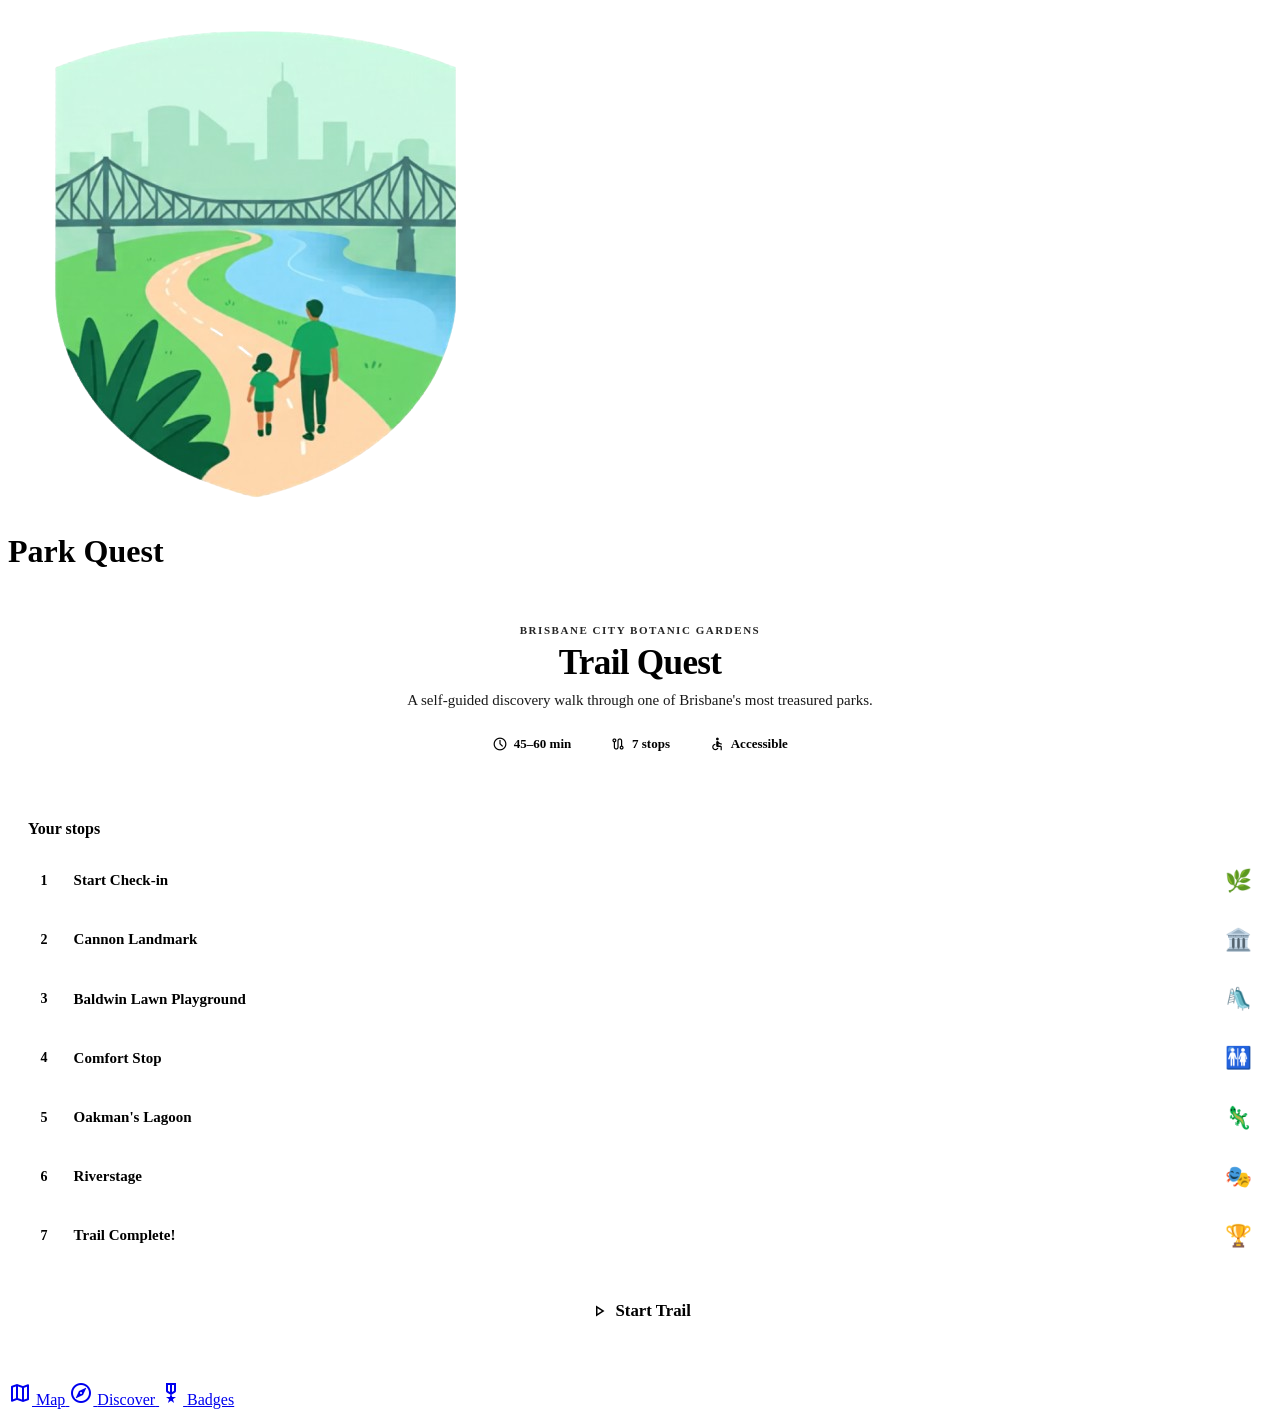
==== commit 9f30ca75: "add map" ====
--- a/discovery.html
+++ b/discovery.html
@@ -1,1819 +1,1382 @@
-<!doctype html>
+<!DOCTYPE html>
 <html lang="en">
-    <head>
-        <meta charset="utf-8" />
-        <meta
-            name="viewport"
-            content="width=device-width, initial-scale=1.0, viewport-fit=cover"
-        />
-        <meta name="theme-color" content="#f8faf7" />
-        <title>Park Quest — Trail Quest</title>
-        <link rel="preconnect" href="https://fonts.googleapis.com" />
-        <link rel="preconnect" href="https://fonts.gstatic.com" crossorigin />
-        <link
-            href="https://fonts.googleapis.com/css2?family=Plus+Jakarta+Sans:ital,wght@0,400;0,500;0,600;0,700;0,800;1,800&family=Work+Sans:wght@400;500;600;700&display=swap"
-            rel="stylesheet"
-        />
-        <link
-            href="https://fonts.googleapis.com/css2?family=Material+Symbols+Outlined:opsz,wght,FILL,GRAD@24,400,0,0"
-            rel="stylesheet"
-        />
-        <link rel="stylesheet" href="css/style.css" />
-        <style>
-            /* ── Trail Quest specific styles ── */
-
-            /* Screen container */
-            .tq-screen {
-                display: none;
-            }
-            .tq-screen.is-active {
-                display: block;
-            }
-
-            /* ── Overview screen ── */
-            .tq-overview-hero {
-                background: linear-gradient(
-                    160deg,
-                    var(--primary) 0%,
-                    var(--primary-container) 100%
-                );
-                padding: 2rem 1.25rem 2.5rem;
-                text-align: center;
-                color: var(--on-primary);
-            }
-            .tq-overview-hero__eyebrow {
-                margin: 0 0 0.5rem;
-                font-size: 0.6875rem;
-                font-weight: 800;
-                letter-spacing: 0.14em;
-                text-transform: uppercase;
-                opacity: 0.85;
-            }
-            .tq-overview-hero__title {
-                margin: 0;
-                font-family: var(--font-display);
-                font-size: 2.2rem;
-                font-weight: 800;
-                line-height: 1.1;
-                letter-spacing: -0.02em;
-                color: var(--on-primary);
-            }
-            .tq-overview-hero__sub {
-                margin: 0.6rem 0 0;
-                font-size: 0.9375rem;
-                opacity: 0.9;
-            }
-            .tq-overview-hero__meta {
-                display: flex;
-                justify-content: center;
-                gap: 0.75rem;
-                margin-top: 1.25rem;
-            }
-            .tq-meta-pill {
-                display: inline-flex;
-                align-items: center;
-                gap: 0.35rem;
-                padding: 0.45rem 0.85rem;
-                border-radius: var(--radius-pill);
-                background: rgba(255, 255, 255, 0.18);
-                font-size: 0.8125rem;
-                font-weight: 700;
-                color: var(--on-primary);
-            }
-            .tq-meta-pill .material-symbols-outlined {
-                font-size: 1rem;
-            }
-
-            .tq-stop-list {
-                padding: 1.25rem 1.25rem 0;
-            }
-            .tq-stop-list__title {
-                margin: 0 0 0.85rem;
-                font-family: var(--font-display);
-                font-size: 1rem;
-                font-weight: 800;
-                color: var(--on-surface);
-            }
-            .tq-stop-item {
-                display: flex;
-                align-items: center;
-                gap: 0.85rem;
-                padding: 0.85rem 0;
-                border-bottom: 1px solid var(--surface-container-high);
-            }
-            .tq-stop-item:last-child {
-                border-bottom: none;
-            }
-            .tq-stop-num {
-                width: 2rem;
-                height: 2rem;
-                border-radius: 50%;
-                flex-shrink: 0;
-                display: flex;
-                align-items: center;
-                justify-content: center;
-                font-weight: 800;
-                font-size: 0.875rem;
-                background: linear-gradient(
-                    145deg,
-                    var(--primary),
-                    var(--primary-container)
-                );
-                color: var(--on-primary);
-            }
-            .tq-stop-name {
-                flex: 1;
-                font-weight: 600;
-                font-size: 0.9375rem;
-                color: var(--on-surface);
-            }
-            .tq-stop-icon {
-                font-size: 1.35rem;
-            }
-
-            .tq-start-section {
-                padding: 1.25rem;
-            }
-            .tq-start-btn {
-                width: 100%;
-                display: flex;
-                align-items: center;
-                justify-content: center;
-                gap: 0.4rem;
-                padding: 1rem;
-                border-radius: var(--radius-pill);
-                border: none;
-                font-family: var(--font-display);
-                font-size: 1.05rem;
-                font-weight: 800;
-                color: var(--on-primary);
-                background: linear-gradient(
-                    145deg,
-                    var(--primary),
-                    var(--primary-container)
-                );
-                box-shadow: var(--shadow-card);
-                cursor: pointer;
-                transition:
-                    transform 0.15s ease,
-                    box-shadow 0.2s ease;
-            }
-            .tq-start-btn:active {
-                transform: scale(0.97);
-            }
-            .tq-start-btn .material-symbols-outlined {
-                font-size: 1.25rem;
-            }
-
-            .tq-resume-note {
-                margin: 0.75rem 0 0;
-                text-align: center;
-                font-size: 0.8125rem;
-                color: var(--on-surface-variant);
-            }
-            .tq-resume-link {
-                font-weight: 700;
-                color: var(--primary);
-                cursor: pointer;
-                text-decoration: underline;
-                background: none;
-                border: none;
-                font: inherit;
-                padding: 0;
-            }
-
-            /* ── Checkpoint screen ── */
-            .tq-progress-bar-wrap {
-                padding: 0.75rem 1.25rem 0;
-                background: var(--surface);
-            }
-            .tq-progress-steps {
-                display: flex;
-                gap: 0.3rem;
-                margin-bottom: 0.4rem;
-            }
-            .tq-progress-step {
-                flex: 1;
-                height: 0.3rem;
-                border-radius: var(--radius-pill);
-                background: var(--surface-container-high);
-                transition: background 0.3s ease;
-            }
-            .tq-progress-step.done {
-                background: var(--primary);
-            }
-            .tq-progress-step.current {
-                background: color-mix(
-                    in srgb,
-                    var(--primary) 55%,
-                    var(--surface-container-high)
-                );
-            }
-            .tq-progress-label {
-                font-size: 0.6875rem;
-                font-weight: 700;
-                letter-spacing: 0.08em;
-                text-transform: uppercase;
-                color: var(--on-surface-variant);
-            }
-
-            /* Checkpoint card */
-            .tq-cp-header {
-                padding: 1rem 1.25rem 0.5rem;
-                background: var(--surface);
-            }
-            .tq-cp-eyebrow {
-                margin: 0 0 0.25rem;
-                font-size: 0.6875rem;
-                font-weight: 800;
-                letter-spacing: 0.12em;
-                text-transform: uppercase;
-                color: var(--primary);
-            }
-            .tq-cp-title {
-                margin: 0;
-                font-family: var(--font-display);
-                font-size: 1.6rem;
-                font-weight: 800;
-                line-height: 1.15;
-                color: var(--on-surface);
-            }
-            .tq-cp-location {
-                margin: 0.3rem 0 0;
-                display: flex;
-                align-items: center;
-                gap: 0.25rem;
-                font-size: 0.8125rem;
-                color: var(--on-surface-variant);
-            }
-            .tq-cp-location .material-symbols-outlined {
-                font-size: 1rem;
-            }
-
-            /* State panels */
-            .tq-panel {
-                display: none;
-            }
-            .tq-panel.is-active {
-                display: block;
-            }
-
-            /* Pre-checkin panel */
-            .tq-checkin-card {
-                margin: 1rem 1.25rem;
-                padding: 1.35rem;
-                border-radius: var(--radius-xl);
-                background: var(--surface-container-lowest);
-                box-shadow: var(--shadow-card);
-            }
-            .tq-checkin-card__icon {
-                font-size: 3rem;
-                text-align: center;
-                margin-bottom: 0.75rem;
-            }
-            .tq-checkin-card__instruction {
-                margin: 0 0 0.35rem;
-                font-size: 0.9375rem;
-                line-height: 1.5;
-                color: var(--on-surface);
-            }
-            .tq-checkin-card__safety {
-                margin: 0.75rem 0 0;
-                padding: 0.65rem 0.85rem;
-                border-radius: var(--radius-md);
-                background: color-mix(in srgb, #fff3cd 80%, var(--surface));
-                font-size: 0.8125rem;
-                color: #5c4200;
-                line-height: 1.4;
-            }
-
-            .tq-gps-note {
-                margin: 0 1.25rem 0.5rem;
-                padding: 0.55rem 0.85rem;
-                border-radius: var(--radius-md);
-                background: color-mix(
-                    in srgb,
-                    var(--secondary-container) 20%,
-                    var(--surface)
-                );
-                font-size: 0.78rem;
-                color: var(--on-secondary-container);
-                display: flex;
-                align-items: center;
-                gap: 0.4rem;
-            }
-            .tq-gps-note .material-symbols-outlined {
-                font-size: 1rem;
-                color: var(--secondary);
-            }
-
-            .tq-btn-checkin {
-                display: flex;
-                align-items: center;
-                justify-content: center;
-                gap: 0.4rem;
-                width: calc(100% - 2.5rem);
-                margin: 0 1.25rem;
-                padding: 1rem;
-                border-radius: var(--radius-pill);
-                border: none;
-                font-family: var(--font-display);
-                font-size: 1rem;
-                font-weight: 800;
-                color: var(--on-primary);
-                background: linear-gradient(
-                    145deg,
-                    var(--primary),
-                    var(--primary-container)
-                );
-                box-shadow: var(--shadow-card);
-                cursor: pointer;
-                transition: transform 0.15s ease;
-            }
-            .tq-btn-checkin:active {
-                transform: scale(0.97);
-            }
-
-            /* Task panel */
-            .tq-task-card {
-                margin: 1rem 1.25rem;
-                padding: 1.25rem;
-                border-radius: var(--radius-xl);
-                background: var(--surface-container-lowest);
-                box-shadow: var(--shadow-card);
-            }
-            .tq-task-card__label {
-                margin: 0 0 0.5rem;
-                font-size: 0.6875rem;
-                font-weight: 800;
-                letter-spacing: 0.1em;
-                text-transform: uppercase;
-                color: var(--primary);
-            }
-            .tq-task-card__instruction {
-                margin: 0 0 1rem;
-                font-size: 0.9375rem;
-                line-height: 1.5;
-                color: var(--on-surface);
-            }
-            .tq-photo-zone {
-                width: 100%;
-                aspect-ratio: 4/3;
-                border-radius: var(--radius-xl);
-                border: 2px dashed var(--outline-variant);
-                display: flex;
-                flex-direction: column;
-                align-items: center;
-                justify-content: center;
-                gap: 0.5rem;
-                background: var(--surface-container-low);
-                cursor: pointer;
-                overflow: hidden;
-                position: relative;
-                transition: border-color 0.2s ease;
-            }
-            .tq-photo-zone:hover {
-                border-color: var(--primary);
-            }
-            .tq-photo-zone.has-photo {
-                border-style: solid;
-                border-color: var(--primary);
-            }
-            .tq-photo-zone__preview {
-                position: absolute;
-                inset: 0;
-                width: 100%;
-                height: 100%;
-                object-fit: cover;
-                display: none;
-            }
-            .tq-photo-zone.has-photo .tq-photo-zone__preview {
-                display: block;
-            }
-            .tq-photo-zone.has-photo .tq-photo-zone__placeholder {
-                display: none;
-            }
-            .tq-photo-zone__placeholder {
-                display: flex;
-                flex-direction: column;
-                align-items: center;
-                gap: 0.35rem;
-                pointer-events: none;
-            }
-            .tq-photo-zone__placeholder .material-symbols-outlined {
-                font-size: 2.25rem;
-                color: var(--on-surface-variant);
-            }
-            .tq-photo-zone__placeholder span {
-                font-size: 0.8125rem;
-                color: var(--on-surface-variant);
-                font-weight: 600;
-            }
-            .tq-photo-zone__done-badge {
-                position: absolute;
-                top: 0.6rem;
-                right: 0.6rem;
-                padding: 0.25rem 0.6rem;
-                border-radius: var(--radius-pill);
-                background: var(--primary);
-                color: var(--on-primary);
-                font-size: 0.625rem;
-                font-weight: 800;
-                letter-spacing: 0.06em;
-                text-transform: uppercase;
-                display: none;
-            }
-            .tq-photo-zone.has-photo .tq-photo-zone__done-badge {
-                display: block;
-            }
-            .tq-file-input {
-                display: none;
-            }
-
-            .tq-photo-btns {
-                display: grid;
-                grid-template-columns: 1fr 1fr;
-                gap: 0.5rem;
-                margin-top: 0.6rem;
-            }
-            .tq-photo-btn {
-                display: flex;
-                align-items: center;
-                justify-content: center;
-                gap: 0.3rem;
-                padding: 0.6rem 0.5rem;
-                border-radius: var(--radius-pill);
-                border: 1.5px solid var(--outline-variant);
-                background: var(--surface-container-low);
-                font-family: var(--font-display);
-                font-size: 0.8125rem;
-                font-weight: 700;
-                color: var(--on-surface);
-                cursor: pointer;
-                transition: background 0.15s ease;
-            }
-            .tq-photo-btn:active {
-                background: var(--surface-container-high);
-            }
-            .tq-photo-btn .material-symbols-outlined {
-                font-size: 1.1rem;
-            }
-
-            .tq-question-wrap {
-                margin-top: 1rem;
-                padding-top: 1rem;
-                border-top: 1px solid var(--surface-container-high);
-            }
-            .tq-question-label {
-                margin: 0 0 0.6rem;
-                font-family: var(--font-display);
-                font-size: 0.9375rem;
-                font-weight: 700;
-                color: var(--on-surface);
-            }
-            .tq-answer-input {
-                width: 100%;
-                padding: 0.75rem 0.85rem;
-                border: 1.5px solid var(--outline-variant);
-                border-radius: var(--radius-md);
-                font: inherit;
-                font-size: 0.9375rem;
-                color: var(--on-surface);
-                background: var(--surface-container-low);
-                transition: border-color 0.2s ease;
-            }
-            .tq-answer-input:focus {
-                outline: none;
-                border-color: var(--primary);
-            }
-            .tq-answer-hint {
-                margin: 0.35rem 0 0;
-                font-size: 0.75rem;
-                color: var(--on-surface-variant);
-            }
-
-            .tq-error-msg {
-                margin: 0.6rem 1.25rem 0;
-                padding: 0.55rem 0.85rem;
-                border-radius: var(--radius-md);
-                background: color-mix(in srgb, #fde8e8 85%, var(--surface));
-                color: var(--error);
-                font-size: 0.8125rem;
-                font-weight: 600;
-                display: none;
-            }
-            .tq-error-msg.is-visible {
-                display: block;
-            }
-
-            .tq-btn-submit {
-                display: flex;
-                align-items: center;
-                justify-content: center;
-                gap: 0.4rem;
-                width: calc(100% - 2.5rem);
-                margin: 0.75rem 1.25rem 0;
-                padding: 1rem;
-                border-radius: var(--radius-pill);
-                border: none;
-                font-family: var(--font-display);
-                font-size: 1rem;
-                font-weight: 800;
-                color: var(--on-primary);
-                background: linear-gradient(
-                    145deg,
-                    var(--primary),
-                    var(--primary-container)
-                );
-                box-shadow: var(--shadow-card);
-                cursor: pointer;
-                transition: transform 0.15s ease;
-            }
-            .tq-btn-submit:active {
-                transform: scale(0.97);
-            }
-
-            /* Unlocked panel */
-            .tq-unlock-banner {
-                margin: 1rem 1.25rem 0;
-                padding: 1.25rem;
-                border-radius: var(--radius-xl);
-                background: linear-gradient(
-                    135deg,
-                    color-mix(in srgb, var(--primary-fixed) 60%, white),
-                    color-mix(in srgb, var(--inverse-primary) 45%, white)
-                );
-                box-shadow: var(--shadow-card);
-            }
-            .tq-unlock-banner__badge {
-                display: inline-flex;
-                align-items: center;
-                gap: 0.25rem;
-                padding: 0.25rem 0.65rem;
-                border-radius: var(--radius-pill);
-                background: var(--primary);
-                color: var(--on-primary);
-                font-size: 0.625rem;
-                font-weight: 800;
-                letter-spacing: 0.08em;
-                text-transform: uppercase;
-                margin-bottom: 0.6rem;
-            }
-            .tq-unlock-banner__title {
-                margin: 0 0 0.5rem;
-                font-family: var(--font-display);
-                font-size: 1.15rem;
-                font-weight: 800;
-                color: var(--primary-container);
-            }
-            .tq-unlock-banner__desc {
-                margin: 0;
-                font-size: 0.875rem;
-                line-height: 1.55;
-                color: var(--on-surface);
-            }
-
-            /* Photo collected display */
-            .tq-collected-photo {
-                margin: 0.75rem 1.25rem 0;
-                border-radius: var(--radius-xl);
-                overflow: hidden;
-                box-shadow: var(--shadow-ambient);
-                display: none;
-            }
-            .tq-collected-photo.is-visible {
-                display: block;
-            }
-            .tq-collected-photo img {
-                width: 100%;
-                aspect-ratio: 4/3;
-                object-fit: cover;
-                display: block;
-            }
-            .tq-collected-photo__label {
-                padding: 0.5rem 0.75rem;
-                background: var(--surface-container-low);
-                font-size: 0.75rem;
-                font-weight: 600;
-                color: var(--on-surface-variant);
-                display: flex;
-                align-items: center;
-                gap: 0.25rem;
-            }
-            .tq-collected-photo__label .material-symbols-outlined {
-                font-size: 1rem;
-                color: var(--primary);
-            }
-
-            .tq-facilities-section {
-                margin: 0.85rem 1.25rem 0;
-            }
-            .tq-facilities-title {
-                margin: 0 0 0.6rem;
-                font-family: var(--font-display);
-                font-size: 0.875rem;
-                font-weight: 800;
-                color: var(--on-surface);
-                display: flex;
-                align-items: center;
-                gap: 0.3rem;
-            }
-            .tq-facilities-title .material-symbols-outlined {
-                font-size: 1rem;
-                color: var(--primary);
-            }
-            .tq-facilities-grid {
-                display: grid;
-                grid-template-columns: 1fr 1fr;
-                gap: 0.55rem;
-            }
-            .tq-facility-card {
-                display: flex;
-                align-items: center;
-                gap: 0.6rem;
-                padding: 0.75rem 0.85rem;
-                border-radius: var(--radius-md);
-                background: var(--surface-container-lowest);
-                box-shadow: var(--shadow-ambient);
-            }
-            .tq-facility-card__icon {
-                width: 2.25rem;
-                height: 2.25rem;
-                border-radius: var(--radius-sm);
-                display: flex;
-                align-items: center;
-                justify-content: center;
-                flex-shrink: 0;
-                background: color-mix(
-                    in srgb,
-                    var(--inverse-primary) 45%,
-                    white
-                );
-                color: var(--primary);
-            }
-            .tq-facility-card__icon .material-symbols-outlined {
-                font-size: 1.1rem;
-            }
-            .tq-facility-card__body {
-                min-width: 0;
-            }
-            .tq-facility-card__label {
-                margin: 0;
-                font-size: 0.75rem;
-                font-weight: 700;
-                color: var(--on-surface);
-                white-space: nowrap;
-                overflow: hidden;
-                text-overflow: ellipsis;
-            }
-            .tq-facility-card__detail {
-                margin: 0.1rem 0 0;
-                font-size: 0.6875rem;
-                color: var(--on-surface-variant);
-            }
-
-            .tq-btn-next {
-                display: flex;
-                align-items: center;
-                justify-content: center;
-                gap: 0.4rem;
-                width: calc(100% - 2.5rem);
-                margin: 1rem 1.25rem 0;
-                padding: 1rem;
-                border-radius: var(--radius-pill);
-                border: none;
-                font-family: var(--font-display);
-                font-size: 1rem;
-                font-weight: 800;
-                color: var(--on-primary);
-                background: linear-gradient(
-                    145deg,
-                    var(--primary),
-                    var(--primary-container)
-                );
-                box-shadow: var(--shadow-card);
-                cursor: pointer;
-                transition: transform 0.15s ease;
-            }
-            .tq-btn-next:active {
-                transform: scale(0.97);
-            }
-            .tq-btn-next .material-symbols-outlined {
-                font-size: 1.2rem;
-            }
-
-            /* ── Complete screen ── */
-            .tq-complete-hero {
-                text-align: center;
-                padding: 2rem 1.25rem 1.5rem;
-                background: linear-gradient(
-                    160deg,
-                    var(--primary) 0%,
-                    var(--primary-container) 100%
-                );
-            }
-            .tq-complete-trophy {
-                font-size: 4rem;
-                line-height: 1;
-                margin-bottom: 0.75rem;
-            }
-            .tq-complete-title {
-                margin: 0;
-                font-family: var(--font-display);
-                font-size: 2rem;
-                font-weight: 800;
-                color: var(--on-primary);
-                line-height: 1.1;
-            }
-            .tq-complete-sub {
-                margin: 0.5rem 0 0;
-                font-size: 0.9375rem;
-                color: rgba(255, 255, 255, 0.88);
-            }
-            .tq-complete-stats {
-                display: flex;
-                justify-content: center;
-                gap: 1rem;
-                margin-top: 1.25rem;
-            }
-            .tq-complete-stat {
-                padding: 0.5rem 0.85rem;
-                border-radius: var(--radius-pill);
-                background: rgba(255, 255, 255, 0.2);
-                font-size: 0.8125rem;
-                font-weight: 700;
-                color: var(--on-primary);
-                display: flex;
-                align-items: center;
-                gap: 0.3rem;
-            }
-            .tq-complete-stat .material-symbols-outlined {
-                font-size: 1rem;
-            }
-
-            .tq-photos-section {
-                padding: 1.25rem 1.25rem 0;
-            }
-            .tq-photos-section__title {
-                margin: 0 0 0.75rem;
-                font-family: var(--font-display);
-                font-size: 1rem;
-                font-weight: 800;
-                color: var(--on-surface);
-            }
-            .tq-photos-grid {
-                display: grid;
-                grid-template-columns: repeat(3, 1fr);
-                gap: 0.5rem;
-            }
-            .tq-photo-thumb {
-                aspect-ratio: 1;
-                border-radius: var(--radius-md);
-                overflow: hidden;
-                background: var(--surface-container-high);
-                position: relative;
-            }
-            .tq-photo-thumb img {
-                width: 100%;
-                height: 100%;
-                object-fit: cover;
-                display: block;
-            }
-            .tq-photo-thumb__placeholder {
-                width: 100%;
-                height: 100%;
-                display: flex;
-                flex-direction: column;
-                align-items: center;
-                justify-content: center;
-                gap: 0.2rem;
-            }
-            .tq-photo-thumb__placeholder .material-symbols-outlined {
-                font-size: 1.5rem;
-                color: var(--on-surface-variant);
-                opacity: 0.5;
-            }
-            .tq-photo-thumb__stop {
-                position: absolute;
-                bottom: 0.3rem;
-                left: 0.3rem;
-                width: 1.4rem;
-                height: 1.4rem;
-                border-radius: 50%;
-                background: var(--primary);
-                color: var(--on-primary);
-                font-size: 0.625rem;
-                font-weight: 800;
-                display: flex;
-                align-items: center;
-                justify-content: center;
-            }
-
-            .tq-next-options {
-                margin: 1rem 1.25rem 0;
-            }
-            .tq-next-options__title {
-                margin: 0 0 0.6rem;
-                font-family: var(--font-display);
-                font-size: 0.875rem;
-                font-weight: 800;
-                color: var(--on-surface);
-            }
-            .tq-next-option {
-                display: flex;
-                align-items: center;
-                gap: 0.75rem;
-                padding: 0.85rem 1rem;
-                border-radius: var(--radius-md);
-                background: var(--surface-container-lowest);
-                box-shadow: var(--shadow-ambient);
-                margin-bottom: 0.5rem;
-                text-decoration: none;
-                color: inherit;
-            }
-            .tq-next-option__icon {
-                width: 2.25rem;
-                height: 2.25rem;
-                border-radius: var(--radius-sm);
-                display: flex;
-                align-items: center;
-                justify-content: center;
-                flex-shrink: 0;
-            }
-            .tq-next-option__icon--green {
-                background: color-mix(
-                    in srgb,
-                    var(--inverse-primary) 45%,
-                    white
-                );
-                color: var(--primary);
-            }
-            .tq-next-option__icon--blue {
-                background: color-mix(
-                    in srgb,
-                    var(--secondary-container) 40%,
-                    white
-                );
-                color: var(--secondary);
-            }
-            .tq-next-option__icon .material-symbols-outlined {
-                font-size: 1.1rem;
-            }
-            .tq-next-option__body {
-                flex: 1;
-                min-width: 0;
-            }
-            .tq-next-option__title {
-                margin: 0;
-                font-size: 0.875rem;
-                font-weight: 700;
-                color: var(--on-surface);
-            }
-            .tq-next-option__sub {
-                margin: 0.1rem 0 0;
-                font-size: 0.75rem;
-                color: var(--on-surface-variant);
-            }
-            .tq-next-option .material-symbols-outlined.chevron {
-                color: var(--on-surface-variant);
-                font-size: 1.1rem;
-                flex-shrink: 0;
-            }
-
-            .tq-complete-actions {
-                padding: 0.75rem 1.25rem 0;
-                display: flex;
-                flex-direction: column;
-                gap: 0.6rem;
-            }
-            .tq-btn-restart {
-                width: 100%;
-                display: flex;
-                align-items: center;
-                justify-content: center;
-                gap: 0.4rem;
-                padding: 0.9rem;
-                border-radius: var(--radius-pill);
-                border: none;
-                font-family: var(--font-display);
-                font-size: 0.9375rem;
-                font-weight: 800;
-                color: var(--on-primary);
-                background: linear-gradient(
-                    145deg,
-                    var(--primary),
-                    var(--primary-container)
-                );
-                box-shadow: var(--shadow-card);
-                cursor: pointer;
-                transition: transform 0.15s ease;
-            }
-            .tq-btn-restart:active {
-                transform: scale(0.97);
-            }
-            .tq-btn-reset {
-                width: 100%;
-                display: flex;
-                align-items: center;
-                justify-content: center;
-                gap: 0.3rem;
-                padding: 0.85rem;
-                border-radius: var(--radius-pill);
-                border: 1.5px solid
-                    color-mix(in srgb, var(--outline-variant) 55%, transparent);
-                background: transparent;
-                font-family: var(--font-display);
-                font-size: 0.875rem;
-                font-weight: 700;
-                color: var(--on-surface-variant);
-                cursor: pointer;
-                transition: background 0.15s ease;
-            }
-            .tq-btn-reset:hover {
-                background: var(--surface-container-low);
-            }
-
-            /* GPS checkin animation */
-            @keyframes tq-checkin-pulse {
-                0% {
-                    box-shadow: 0 0 0 0 rgba(15, 82, 56, 0.4);
-                }
-                70% {
-                    box-shadow: 0 0 0 14px rgba(15, 82, 56, 0);
-                }
-                100% {
-                    box-shadow: 0 0 0 0 rgba(15, 82, 56, 0);
-                }
-            }
-            .tq-btn-checkin.pulsing {
-                animation: tq-checkin-pulse 0.7s ease-out;
-            }
-        </style>
-    </head>
-    <body data-parkquest-nav="discover">
-        <div class="app app--scroll">
-            <header class="app-header">
-                <h1 class="app-header__title">Park Quest</h1>
-                <button
-                    class="icon-btn"
-                    id="tq-reset-btn"
-                    aria-label="Reset progress"
-                    title="Reset progress"
-                    style="display: none"
-                >
-                    <span class="material-symbols-outlined" aria-hidden="true"
-                        >restart_alt</span
-                    >
-                </button>
-            </header>
-
-            <main id="tq-main" style="flex: 1">
-                <!-- ── SCREEN: Overview ── -->
-                <div id="tq-screen-overview" class="tq-screen">
-                    <section class="tq-overview-hero">
-                        <p class="tq-overview-hero__eyebrow">
-                            Brisbane City Botanic Gardens
-                        </p>
-                        <h2 class="tq-overview-hero__title">Trail Quest</h2>
-                        <p class="tq-overview-hero__sub">
-                            A self-guided discovery walk through one of
-                            Brisbane's most treasured parks.
-                        </p>
-                        <div class="tq-overview-hero__meta">
-                            <span class="tq-meta-pill">
-                                <span class="material-symbols-outlined"
-                                    >schedule</span
-                                >45–60 min
-                            </span>
-                            <span class="tq-meta-pill">
-                                <span class="material-symbols-outlined"
-                                    >route</span
-                                >7 stops
-                            </span>
-                            <span class="tq-meta-pill">
-                                <span class="material-symbols-outlined"
-                                    >accessible</span
-                                >Accessible
-                            </span>
-                        </div>
-                    </section>
-
-                    <section class="tq-stop-list">
-                        <p class="tq-stop-list__title">Your stops</p>
-                        <div id="tq-overview-stops"></div>
-                    </section>
-
-                    <section class="tq-start-section">
-                        <button class="tq-start-btn" id="tq-start-btn">
-                            <span class="material-symbols-outlined"
-                                >play_arrow</span
-                            >
-                            Start Trail
-                        </button>
-                        <p
-                            class="tq-resume-note"
-                            id="tq-resume-note"
-                            style="display: none"
-                        >
-                            Progress saved.
-                            <button class="tq-resume-link" id="tq-resume-btn">
-                                Continue where you left off
-                            </button>
-                        </p>
-                    </section>
-                    <div style="height: 1.5rem"></div>
+  <head>
+    <meta charset="utf-8" />
+    <meta name="viewport" content="width=device-width, initial-scale=1.0, viewport-fit=cover" />
+    <meta name="theme-color" content="#f8faf7" />
+    <title>Park Quest — Trail Quest</title>
+    <link rel="preconnect" href="https://fonts.googleapis.com" />
+    <link rel="preconnect" href="https://fonts.gstatic.com" crossorigin />
+    <link
+      href="https://fonts.googleapis.com/css2?family=Plus+Jakarta+Sans:ital,wght@0,400;0,500;0,600;0,700;0,800;1,800&family=Work+Sans:wght@400;500;600;700&display=swap"
+      rel="stylesheet"
+    />
+    <link
+      href="https://fonts.googleapis.com/css2?family=Material+Symbols+Outlined:opsz,wght,FILL,GRAD@24,400,0,0"
+      rel="stylesheet"
+    />
+    <link rel="stylesheet" href="css/style.css" />
+    <style>
+      /* ── Trail Quest specific styles ── */
+
+      /* Screen container */
+      .tq-screen { display: none; }
+      .tq-screen.is-active { display: block; }
+
+      /* ── Overview screen ── */
+      .tq-overview-hero {
+        background: linear-gradient(160deg, var(--primary) 0%, var(--primary-container) 100%);
+        padding: 2rem 1.25rem 2.5rem;
+        text-align: center;
+        color: var(--on-primary);
+      }
+      .tq-overview-hero__eyebrow {
+        margin: 0 0 0.5rem;
+        font-size: 0.6875rem;
+        font-weight: 800;
+        letter-spacing: 0.14em;
+        text-transform: uppercase;
+        opacity: 0.85;
+      }
+      .tq-overview-hero__title {
+        margin: 0;
+        font-family: var(--font-display);
+        font-size: 2.2rem;
+        font-weight: 800;
+        line-height: 1.1;
+        letter-spacing: -0.02em;
+        color: var(--on-primary);
+      }
+      .tq-overview-hero__sub {
+        margin: 0.6rem 0 0;
+        font-size: 0.9375rem;
+        opacity: 0.9;
+      }
+      .tq-overview-hero__meta {
+        display: flex;
+        justify-content: center;
+        gap: 0.75rem;
+        margin-top: 1.25rem;
+      }
+      .tq-meta-pill {
+        display: inline-flex;
+        align-items: center;
+        gap: 0.35rem;
+        padding: 0.45rem 0.85rem;
+        border-radius: var(--radius-pill);
+        background: rgba(255,255,255,0.18);
+        font-size: 0.8125rem;
+        font-weight: 700;
+        color: var(--on-primary);
+      }
+      .tq-meta-pill .material-symbols-outlined { font-size: 1rem; }
+
+      .tq-stop-list {
+        padding: 1.25rem 1.25rem 0;
+      }
+      .tq-stop-list__title {
+        margin: 0 0 0.85rem;
+        font-family: var(--font-display);
+        font-size: 1rem;
+        font-weight: 800;
+        color: var(--on-surface);
+      }
+      .tq-stop-item {
+        display: flex;
+        align-items: center;
+        gap: 0.85rem;
+        padding: 0.85rem 0;
+        border-bottom: 1px solid var(--surface-container-high);
+      }
+      .tq-stop-item:last-child { border-bottom: none; }
+      .tq-stop-num {
+        width: 2rem;
+        height: 2rem;
+        border-radius: 50%;
+        flex-shrink: 0;
+        display: flex;
+        align-items: center;
+        justify-content: center;
+        font-weight: 800;
+        font-size: 0.875rem;
+        background: linear-gradient(145deg, var(--primary), var(--primary-container));
+        color: var(--on-primary);
+      }
+      .tq-stop-name {
+        flex: 1;
+        font-weight: 600;
+        font-size: 0.9375rem;
+        color: var(--on-surface);
+      }
+      .tq-stop-icon { font-size: 1.35rem; }
+
+      .tq-start-section {
+        padding: 1.25rem;
+      }
+      .tq-start-btn {
+        width: 100%;
+        display: flex;
+        align-items: center;
+        justify-content: center;
+        gap: 0.4rem;
+        padding: 1rem;
+        border-radius: var(--radius-pill);
+        border: none;
+        font-family: var(--font-display);
+        font-size: 1.05rem;
+        font-weight: 800;
+        color: var(--on-primary);
+        background: linear-gradient(145deg, var(--primary), var(--primary-container));
+        box-shadow: var(--shadow-card);
+        cursor: pointer;
+        transition: transform 0.15s ease, box-shadow 0.2s ease;
+      }
+      .tq-start-btn:active { transform: scale(0.97); }
+      .tq-start-btn .material-symbols-outlined { font-size: 1.25rem; }
+
+      .tq-resume-note {
+        margin: 0.75rem 0 0;
+        text-align: center;
+        font-size: 0.8125rem;
+        color: var(--on-surface-variant);
+      }
+      .tq-resume-link {
+        font-weight: 700;
+        color: var(--primary);
+        cursor: pointer;
+        text-decoration: underline;
+        background: none;
+        border: none;
+        font: inherit;
+        padding: 0;
+      }
+
+      /* ── Checkpoint screen ── */
+      .tq-progress-bar-wrap {
+        padding: 0.75rem 1.25rem 0;
+        background: var(--surface);
+      }
+      .tq-progress-steps {
+        display: flex;
+        gap: 0.3rem;
+        margin-bottom: 0.4rem;
+      }
+      .tq-progress-step {
+        flex: 1;
+        height: 0.3rem;
+        border-radius: var(--radius-pill);
+        background: var(--surface-container-high);
+        transition: background 0.3s ease;
+      }
+      .tq-progress-step.done {
+        background: var(--primary);
+      }
+      .tq-progress-step.current {
+        background: color-mix(in srgb, var(--primary) 55%, var(--surface-container-high));
+      }
+      .tq-progress-label {
+        font-size: 0.6875rem;
+        font-weight: 700;
+        letter-spacing: 0.08em;
+        text-transform: uppercase;
+        color: var(--on-surface-variant);
+      }
+
+      /* Checkpoint card */
+      .tq-cp-header {
+        padding: 1rem 1.25rem 0.5rem;
+        background: var(--surface);
+      }
+      .tq-cp-eyebrow {
+        margin: 0 0 0.25rem;
+        font-size: 0.6875rem;
+        font-weight: 800;
+        letter-spacing: 0.12em;
+        text-transform: uppercase;
+        color: var(--primary);
+      }
+      .tq-cp-title {
+        margin: 0;
+        font-family: var(--font-display);
+        font-size: 1.6rem;
+        font-weight: 800;
+        line-height: 1.15;
+        color: var(--on-surface);
+      }
+      .tq-cp-location {
+        margin: 0.3rem 0 0;
+        display: flex;
+        align-items: center;
+        gap: 0.25rem;
+        font-size: 0.8125rem;
+        color: var(--on-surface-variant);
+      }
+      .tq-cp-location .material-symbols-outlined { font-size: 1rem; }
+
+      /* State panels */
+      .tq-panel { display: none; }
+      .tq-panel.is-active { display: block; }
+
+      /* Pre-checkin panel */
+      .tq-checkin-card {
+        margin: 1rem 1.25rem;
+        padding: 1.35rem;
+        border-radius: var(--radius-xl);
+        background: var(--surface-container-lowest);
+        box-shadow: var(--shadow-card);
+      }
+      .tq-checkin-card__icon {
+        font-size: 3rem;
+        text-align: center;
+        margin-bottom: 0.75rem;
+      }
+      .tq-checkin-card__instruction {
+        margin: 0 0 0.35rem;
+        font-size: 0.9375rem;
+        line-height: 1.5;
+        color: var(--on-surface);
+      }
+      .tq-checkin-card__safety {
+        margin: 0.75rem 0 0;
+        padding: 0.65rem 0.85rem;
+        border-radius: var(--radius-md);
+        background: color-mix(in srgb, #fff3cd 80%, var(--surface));
+        font-size: 0.8125rem;
+        color: #5c4200;
+        line-height: 1.4;
+      }
+
+      .tq-gps-note {
+        margin: 0 1.25rem 0.5rem;
+        padding: 0.55rem 0.85rem;
+        border-radius: var(--radius-md);
+        background: color-mix(in srgb, var(--secondary-container) 20%, var(--surface));
+        font-size: 0.78rem;
+        color: var(--on-secondary-container);
+        display: flex;
+        align-items: center;
+        gap: 0.4rem;
+      }
+      .tq-gps-note .material-symbols-outlined { font-size: 1rem; color: var(--secondary); }
+
+      .tq-btn-checkin {
+        display: flex;
+        align-items: center;
+        justify-content: center;
+        gap: 0.4rem;
+        width: calc(100% - 2.5rem);
+        margin: 0 1.25rem;
+        padding: 1rem;
+        border-radius: var(--radius-pill);
+        border: none;
+        font-family: var(--font-display);
+        font-size: 1rem;
+        font-weight: 800;
+        color: var(--on-primary);
+        background: linear-gradient(145deg, var(--primary), var(--primary-container));
+        box-shadow: var(--shadow-card);
+        cursor: pointer;
+        transition: transform 0.15s ease;
+      }
+      .tq-btn-checkin:active { transform: scale(0.97); }
+
+      /* Task panel */
+      .tq-task-card {
+        margin: 1rem 1.25rem;
+        padding: 1.25rem;
+        border-radius: var(--radius-xl);
+        background: var(--surface-container-lowest);
+        box-shadow: var(--shadow-card);
+      }
+      .tq-task-card__label {
+        margin: 0 0 0.5rem;
+        font-size: 0.6875rem;
+        font-weight: 800;
+        letter-spacing: 0.1em;
+        text-transform: uppercase;
+        color: var(--primary);
+      }
+      .tq-task-card__instruction {
+        margin: 0 0 1rem;
+        font-size: 0.9375rem;
+        line-height: 1.5;
+        color: var(--on-surface);
+      }
+      .tq-photo-zone {
+        width: 100%;
+        aspect-ratio: 4/3;
+        border-radius: var(--radius-xl);
+        border: 2px dashed var(--outline-variant);
+        display: flex;
+        flex-direction: column;
+        align-items: center;
+        justify-content: center;
+        gap: 0.5rem;
+        background: var(--surface-container-low);
+        cursor: pointer;
+        overflow: hidden;
+        position: relative;
+        transition: border-color 0.2s ease;
+      }
+      .tq-photo-zone:hover { border-color: var(--primary); }
+      .tq-photo-zone.has-photo { border-style: solid; border-color: var(--primary); }
+      .tq-photo-zone__preview {
+        position: absolute;
+        inset: 0;
+        width: 100%;
+        height: 100%;
+        object-fit: cover;
+        display: none;
+      }
+      .tq-photo-zone.has-photo .tq-photo-zone__preview { display: block; }
+      .tq-photo-zone.has-photo .tq-photo-zone__placeholder { display: none; }
+      .tq-photo-zone__placeholder {
+        display: flex;
+        flex-direction: column;
+        align-items: center;
+        gap: 0.35rem;
+        pointer-events: none;
+      }
+      .tq-photo-zone__placeholder .material-symbols-outlined {
+        font-size: 2.25rem;
+        color: var(--on-surface-variant);
+      }
+      .tq-photo-zone__placeholder span {
+        font-size: 0.8125rem;
+        color: var(--on-surface-variant);
+        font-weight: 600;
+      }
+      .tq-photo-zone__done-badge {
+        position: absolute;
+        top: 0.6rem;
+        right: 0.6rem;
+        padding: 0.25rem 0.6rem;
+        border-radius: var(--radius-pill);
+        background: var(--primary);
+        color: var(--on-primary);
+        font-size: 0.625rem;
+        font-weight: 800;
+        letter-spacing: 0.06em;
+        text-transform: uppercase;
+        display: none;
+      }
+      .tq-photo-zone.has-photo .tq-photo-zone__done-badge { display: block; }
+      .tq-file-input { display: none; }
+
+      .tq-photo-btns {
+        display: grid;
+        grid-template-columns: 1fr 1fr;
+        gap: 0.5rem;
+        margin-top: 0.6rem;
+      }
+      .tq-photo-btn {
+        display: flex;
+        align-items: center;
+        justify-content: center;
+        gap: 0.3rem;
+        padding: 0.6rem 0.5rem;
+        border-radius: var(--radius-pill);
+        border: 1.5px solid var(--outline-variant);
+        background: var(--surface-container-low);
+        font-family: var(--font-display);
+        font-size: 0.8125rem;
+        font-weight: 700;
+        color: var(--on-surface);
+        cursor: pointer;
+        transition: background 0.15s ease;
+      }
+      .tq-photo-btn:active { background: var(--surface-container-high); }
+      .tq-photo-btn .material-symbols-outlined { font-size: 1.1rem; }
+
+      .tq-question-wrap {
+        margin-top: 1rem;
+        padding-top: 1rem;
+        border-top: 1px solid var(--surface-container-high);
+      }
+      .tq-question-label {
+        margin: 0 0 0.6rem;
+        font-family: var(--font-display);
+        font-size: 0.9375rem;
+        font-weight: 700;
+        color: var(--on-surface);
+      }
+      .tq-answer-input {
+        width: 100%;
+        padding: 0.75rem 0.85rem;
+        border: 1.5px solid var(--outline-variant);
+        border-radius: var(--radius-md);
+        font: inherit;
+        font-size: 0.9375rem;
+        color: var(--on-surface);
+        background: var(--surface-container-low);
+        transition: border-color 0.2s ease;
+      }
+      .tq-answer-input:focus {
+        outline: none;
+        border-color: var(--primary);
+      }
+      .tq-answer-hint {
+        margin: 0.35rem 0 0;
+        font-size: 0.75rem;
+        color: var(--on-surface-variant);
+      }
+
+      .tq-error-msg {
+        margin: 0.6rem 1.25rem 0;
+        padding: 0.55rem 0.85rem;
+        border-radius: var(--radius-md);
+        background: color-mix(in srgb, #fde8e8 85%, var(--surface));
+        color: var(--error);
+        font-size: 0.8125rem;
+        font-weight: 600;
+        display: none;
+      }
+      .tq-error-msg.is-visible { display: block; }
+
+      .tq-btn-submit {
+        display: flex;
+        align-items: center;
+        justify-content: center;
+        gap: 0.4rem;
+        width: calc(100% - 2.5rem);
+        margin: 0.75rem 1.25rem 0;
+        padding: 1rem;
+        border-radius: var(--radius-pill);
+        border: none;
+        font-family: var(--font-display);
+        font-size: 1rem;
+        font-weight: 800;
+        color: var(--on-primary);
+        background: linear-gradient(145deg, var(--primary), var(--primary-container));
+        box-shadow: var(--shadow-card);
+        cursor: pointer;
+        transition: transform 0.15s ease;
+      }
+      .tq-btn-submit:active { transform: scale(0.97); }
+
+      /* Unlocked panel */
+      .tq-unlock-banner {
+        margin: 1rem 1.25rem 0;
+        padding: 1.25rem;
+        border-radius: var(--radius-xl);
+        background: linear-gradient(135deg,
+          color-mix(in srgb, var(--primary-fixed) 60%, white),
+          color-mix(in srgb, var(--inverse-primary) 45%, white));
+        box-shadow: var(--shadow-card);
+      }
+      .tq-unlock-banner__badge {
+        display: inline-flex;
+        align-items: center;
+        gap: 0.25rem;
+        padding: 0.25rem 0.65rem;
+        border-radius: var(--radius-pill);
+        background: var(--primary);
+        color: var(--on-primary);
+        font-size: 0.625rem;
+        font-weight: 800;
+        letter-spacing: 0.08em;
+        text-transform: uppercase;
+        margin-bottom: 0.6rem;
+      }
+      .tq-unlock-banner__title {
+        margin: 0 0 0.5rem;
+        font-family: var(--font-display);
+        font-size: 1.15rem;
+        font-weight: 800;
+        color: var(--primary-container);
+      }
+      .tq-unlock-banner__desc {
+        margin: 0;
+        font-size: 0.875rem;
+        line-height: 1.55;
+        color: var(--on-surface);
+      }
+
+      /* Photo collected display */
+      .tq-collected-photo {
+        margin: 0.75rem 1.25rem 0;
+        border-radius: var(--radius-xl);
+        overflow: hidden;
+        box-shadow: var(--shadow-ambient);
+        display: none;
+      }
+      .tq-collected-photo.is-visible { display: block; }
+      .tq-collected-photo img {
+        width: 100%;
+        aspect-ratio: 4/3;
+        object-fit: cover;
+        display: block;
+      }
+      .tq-collected-photo__label {
+        padding: 0.5rem 0.75rem;
+        background: var(--surface-container-low);
+        font-size: 0.75rem;
+        font-weight: 600;
+        color: var(--on-surface-variant);
+        display: flex;
+        align-items: center;
+        gap: 0.25rem;
+      }
+      .tq-collected-photo__label .material-symbols-outlined { font-size: 1rem; color: var(--primary); }
+
+      .tq-facilities-section {
+        margin: 0.85rem 1.25rem 0;
+      }
+      .tq-facilities-title {
+        margin: 0 0 0.6rem;
+        font-family: var(--font-display);
+        font-size: 0.875rem;
+        font-weight: 800;
+        color: var(--on-surface);
+        display: flex;
+        align-items: center;
+        gap: 0.3rem;
+      }
+      .tq-facilities-title .material-symbols-outlined { font-size: 1rem; color: var(--primary); }
+      .tq-facilities-grid {
+        display: grid;
+        grid-template-columns: 1fr 1fr;
+        gap: 0.55rem;
+      }
+      .tq-facility-card {
+        display: flex;
+        align-items: center;
+        gap: 0.6rem;
+        padding: 0.75rem 0.85rem;
+        border-radius: var(--radius-md);
+        background: var(--surface-container-lowest);
+        box-shadow: var(--shadow-ambient);
+      }
+      .tq-facility-card__icon {
+        width: 2.25rem;
+        height: 2.25rem;
+        border-radius: var(--radius-sm);
+        display: flex;
+        align-items: center;
+        justify-content: center;
+        flex-shrink: 0;
+        background: color-mix(in srgb, var(--inverse-primary) 45%, white);
+        color: var(--primary);
+      }
+      .tq-facility-card__icon .material-symbols-outlined { font-size: 1.1rem; }
+      .tq-facility-card__body { min-width: 0; }
+      .tq-facility-card__label {
+        margin: 0;
+        font-size: 0.75rem;
+        font-weight: 700;
+        color: var(--on-surface);
+        white-space: nowrap;
+        overflow: hidden;
+        text-overflow: ellipsis;
+      }
+      .tq-facility-card__detail {
+        margin: 0.1rem 0 0;
+        font-size: 0.6875rem;
+        color: var(--on-surface-variant);
+      }
+
+      .tq-btn-next {
+        display: flex;
+        align-items: center;
+        justify-content: center;
+        gap: 0.4rem;
+        width: calc(100% - 2.5rem);
+        margin: 1rem 1.25rem 0;
+        padding: 1rem;
+        border-radius: var(--radius-pill);
+        border: none;
+        font-family: var(--font-display);
+        font-size: 1rem;
+        font-weight: 800;
+        color: var(--on-primary);
+        background: linear-gradient(145deg, var(--primary), var(--primary-container));
+        box-shadow: var(--shadow-card);
+        cursor: pointer;
+        transition: transform 0.15s ease;
+      }
+      .tq-btn-next:active { transform: scale(0.97); }
+      .tq-btn-next .material-symbols-outlined { font-size: 1.2rem; }
+
+      /* ── Complete screen ── */
+      .tq-complete-hero {
+        text-align: center;
+        padding: 2rem 1.25rem 1.5rem;
+        background: linear-gradient(160deg, var(--primary) 0%, var(--primary-container) 100%);
+      }
+      .tq-complete-trophy {
+        font-size: 4rem;
+        line-height: 1;
+        margin-bottom: 0.75rem;
+      }
+      .tq-complete-title {
+        margin: 0;
+        font-family: var(--font-display);
+        font-size: 2rem;
+        font-weight: 800;
+        color: var(--on-primary);
+        line-height: 1.1;
+      }
+      .tq-complete-sub {
+        margin: 0.5rem 0 0;
+        font-size: 0.9375rem;
+        color: rgba(255,255,255,0.88);
+      }
+      .tq-complete-stats {
+        display: flex;
+        justify-content: center;
+        gap: 1rem;
+        margin-top: 1.25rem;
+      }
+      .tq-complete-stat {
+        padding: 0.5rem 0.85rem;
+        border-radius: var(--radius-pill);
+        background: rgba(255,255,255,0.2);
+        font-size: 0.8125rem;
+        font-weight: 700;
+        color: var(--on-primary);
+        display: flex;
+        align-items: center;
+        gap: 0.3rem;
+      }
+      .tq-complete-stat .material-symbols-outlined { font-size: 1rem; }
+
+      .tq-photos-section {
+        padding: 1.25rem 1.25rem 0;
+      }
+      .tq-photos-section__title {
+        margin: 0 0 0.75rem;
+        font-family: var(--font-display);
+        font-size: 1rem;
+        font-weight: 800;
+        color: var(--on-surface);
+      }
+      .tq-photos-grid {
+        display: grid;
+        grid-template-columns: repeat(3, 1fr);
+        gap: 0.5rem;
+      }
+      .tq-photo-thumb {
+        aspect-ratio: 1;
+        border-radius: var(--radius-md);
+        overflow: hidden;
+        background: var(--surface-container-high);
+        position: relative;
+      }
+      .tq-photo-thumb img {
+        width: 100%;
+        height: 100%;
+        object-fit: cover;
+        display: block;
+      }
+      .tq-photo-thumb__placeholder {
+        width: 100%;
+        height: 100%;
+        display: flex;
+        flex-direction: column;
+        align-items: center;
+        justify-content: center;
+        gap: 0.2rem;
+      }
+      .tq-photo-thumb__placeholder .material-symbols-outlined {
+        font-size: 1.5rem;
+        color: var(--on-surface-variant);
+        opacity: 0.5;
+      }
+      .tq-photo-thumb__stop {
+        position: absolute;
+        bottom: 0.3rem;
+        left: 0.3rem;
+        width: 1.4rem;
+        height: 1.4rem;
+        border-radius: 50%;
+        background: var(--primary);
+        color: var(--on-primary);
+        font-size: 0.625rem;
+        font-weight: 800;
+        display: flex;
+        align-items: center;
+        justify-content: center;
+      }
+
+      .tq-next-options {
+        margin: 1rem 1.25rem 0;
+      }
+      .tq-next-options__title {
+        margin: 0 0 0.6rem;
+        font-family: var(--font-display);
+        font-size: 0.875rem;
+        font-weight: 800;
+        color: var(--on-surface);
+      }
+      .tq-next-option {
+        display: flex;
+        align-items: center;
+        gap: 0.75rem;
+        padding: 0.85rem 1rem;
+        border-radius: var(--radius-md);
+        background: var(--surface-container-lowest);
+        box-shadow: var(--shadow-ambient);
+        margin-bottom: 0.5rem;
+        text-decoration: none;
+        color: inherit;
+      }
+      .tq-next-option__icon {
+        width: 2.25rem;
+        height: 2.25rem;
+        border-radius: var(--radius-sm);
+        display: flex;
+        align-items: center;
+        justify-content: center;
+        flex-shrink: 0;
+      }
+      .tq-next-option__icon--green {
+        background: color-mix(in srgb, var(--inverse-primary) 45%, white);
+        color: var(--primary);
+      }
+      .tq-next-option__icon--blue {
+        background: color-mix(in srgb, var(--secondary-container) 40%, white);
+        color: var(--secondary);
+      }
+      .tq-next-option__icon .material-symbols-outlined { font-size: 1.1rem; }
+      .tq-next-option__body { flex: 1; min-width: 0; }
+      .tq-next-option__title {
+        margin: 0;
+        font-size: 0.875rem;
+        font-weight: 700;
+        color: var(--on-surface);
+      }
+      .tq-next-option__sub {
+        margin: 0.1rem 0 0;
+        font-size: 0.75rem;
+        color: var(--on-surface-variant);
+      }
+      .tq-next-option .material-symbols-outlined.chevron {
+        color: var(--on-surface-variant);
+        font-size: 1.1rem;
+        flex-shrink: 0;
+      }
+
+      .tq-complete-actions {
+        padding: 0.75rem 1.25rem 0;
+        display: flex;
+        flex-direction: column;
+        gap: 0.6rem;
+      }
+      .tq-btn-restart {
+        width: 100%;
+        display: flex;
+        align-items: center;
+        justify-content: center;
+        gap: 0.4rem;
+        padding: 0.9rem;
+        border-radius: var(--radius-pill);
+        border: none;
+        font-family: var(--font-display);
+        font-size: 0.9375rem;
+        font-weight: 800;
+        color: var(--on-primary);
+        background: linear-gradient(145deg, var(--primary), var(--primary-container));
+        box-shadow: var(--shadow-card);
+        cursor: pointer;
+        transition: transform 0.15s ease;
+      }
+      .tq-btn-restart:active { transform: scale(0.97); }
+      .tq-btn-reset {
+        width: 100%;
+        display: flex;
+        align-items: center;
+        justify-content: center;
+        gap: 0.3rem;
+        padding: 0.85rem;
+        border-radius: var(--radius-pill);
+        border: 1.5px solid color-mix(in srgb, var(--outline-variant) 55%, transparent);
+        background: transparent;
+        font-family: var(--font-display);
+        font-size: 0.875rem;
+        font-weight: 700;
+        color: var(--on-surface-variant);
+        cursor: pointer;
+        transition: background 0.15s ease;
+      }
+      .tq-btn-reset:hover { background: var(--surface-container-low); }
+
+      /* GPS checkin animation */
+      @keyframes tq-checkin-pulse {
+        0% { box-shadow: 0 0 0 0 rgba(15,82,56,0.4); }
+        70% { box-shadow: 0 0 0 14px rgba(15,82,56,0); }
+        100% { box-shadow: 0 0 0 0 rgba(15,82,56,0); }
+      }
+      .tq-btn-checkin.pulsing { animation: tq-checkin-pulse 0.7s ease-out; }
+    </style>
+  </head>
+  <body data-parkquest-nav="discover">
+    <div class="app app--scroll">
+      <header class="app-header">
+        <div class="app-header__brand">
+          <img class="app-header__logo" src="image/parkquest-logo.png" alt="ParkQuest logo" />
+          <h1 class="app-header__title">Park Quest</h1>
+        </div>
+        <button class="icon-btn" id="tq-reset-btn" aria-label="Reset progress" title="Reset progress" style="display:none;">
+          <span class="material-symbols-outlined" aria-hidden="true">restart_alt</span>
+        </button>
+      </header>
+
+      <main id="tq-main" style="flex:1;">
+
+        <!-- ── SCREEN: Overview ── -->
+        <div id="tq-screen-overview" class="tq-screen">
+          <section class="tq-overview-hero">
+            <p class="tq-overview-hero__eyebrow">Brisbane City Botanic Gardens</p>
+            <h2 class="tq-overview-hero__title">Trail Quest</h2>
+            <p class="tq-overview-hero__sub">A self-guided discovery walk through one of Brisbane's most treasured parks.</p>
+            <div class="tq-overview-hero__meta">
+              <span class="tq-meta-pill">
+                <span class="material-symbols-outlined">schedule</span>45–60 min
+              </span>
+              <span class="tq-meta-pill">
+                <span class="material-symbols-outlined">route</span>7 stops
+              </span>
+              <span class="tq-meta-pill">
+                <span class="material-symbols-outlined">accessible</span>Accessible
+              </span>
+            </div>
+          </section>
+
+          <section class="tq-stop-list">
+            <p class="tq-stop-list__title">Your stops</p>
+            <div id="tq-overview-stops"></div>
+          </section>
+
+          <section class="tq-start-section">
+            <button class="tq-start-btn" id="tq-start-btn">
+              <span class="material-symbols-outlined">play_arrow</span>
+              Start Trail
+            </button>
+            <p class="tq-resume-note" id="tq-resume-note" style="display:none;">
+              Progress saved. <button class="tq-resume-link" id="tq-resume-btn">Continue where you left off</button>
+            </p>
+          </section>
+          <div style="height:1.5rem;"></div>
+        </div>
+
+        <!-- ── SCREEN: Checkpoint ── -->
+        <div id="tq-screen-checkpoint" class="tq-screen" style="padding-bottom:6rem;">
+          <!-- Progress bar -->
+          <div class="tq-progress-bar-wrap">
+            <div class="tq-progress-steps" id="tq-progress-steps"></div>
+            <p class="tq-progress-label" id="tq-progress-label"></p>
+          </div>
+
+          <!-- Checkpoint header -->
+          <div class="tq-cp-header">
+            <p class="tq-cp-eyebrow" id="tq-cp-eyebrow"></p>
+            <h2 class="tq-cp-title" id="tq-cp-title"></h2>
+            <p class="tq-cp-location">
+              <span class="material-symbols-outlined">location_on</span>
+              <span id="tq-cp-location"></span>
+            </p>
+          </div>
+
+          <!-- State: Pre check-in -->
+          <div class="tq-panel" id="tq-panel-precheckin">
+            <div class="tq-checkin-card">
+              <div class="tq-checkin-card__icon" id="tq-cp-icon"></div>
+              <p class="tq-checkin-card__instruction" id="tq-checkin-instruction"></p>
+              <div class="tq-checkin-card__safety" id="tq-checkin-safety" style="display:none;"></div>
+            </div>
+            <div class="tq-gps-note">
+              <span class="material-symbols-outlined">my_location</span>
+              GPS simulated — tap the button below to check in at this location.
+            </div>
+            <button class="tq-btn-checkin" id="tq-btn-checkin">
+              <span class="material-symbols-outlined">check_circle</span>
+              <span id="tq-checkin-btn-label">Check In Here</span>
+            </button>
+          </div>
+
+          <!-- State: Task -->
+          <div class="tq-panel" id="tq-panel-task">
+            <div class="tq-task-card">
+              <p class="tq-task-card__label">Your task</p>
+              <p class="tq-task-card__instruction" id="tq-task-instruction"></p>
+
+              <!-- Photo area (shown for photo/photo-and-question tasks) -->
+              <div id="tq-photo-area" style="display:none;">
+                <div class="tq-photo-zone" id="tq-photo-zone">
+                  <img class="tq-photo-zone__preview" id="tq-photo-preview" src="" alt="Your uploaded photo" />
+                  <div class="tq-photo-zone__placeholder">
+                    <span class="material-symbols-outlined">add_photo_alternate</span>
+                    <span>Tap to add photo</span>
+                  </div>
+                  <span class="tq-photo-zone__done-badge">✓ Photo added</span>
                 </div>
-
-                <!-- ── SCREEN: Checkpoint ── -->
-                <div
-                    id="tq-screen-checkpoint"
-                    class="tq-screen"
-                    style="padding-bottom: 6rem"
-                >
-                    <!-- Progress bar -->
-                    <div class="tq-progress-bar-wrap">
-                        <div
-                            class="tq-progress-steps"
-                            id="tq-progress-steps"
-                        ></div>
-                        <p class="tq-progress-label" id="tq-progress-label"></p>
-                    </div>
-
-                    <!-- Checkpoint header -->
-                    <div class="tq-cp-header">
-                        <p class="tq-cp-eyebrow" id="tq-cp-eyebrow"></p>
-                        <h2 class="tq-cp-title" id="tq-cp-title"></h2>
-                        <p class="tq-cp-location">
-                            <span class="material-symbols-outlined"
-                                >location_on</span
-                            >
-                            <span id="tq-cp-location"></span>
-                        </p>
-                    </div>
-
-                    <!-- State: Pre check-in -->
-                    <div class="tq-panel" id="tq-panel-precheckin">
-                        <div class="tq-checkin-card">
-                            <div
-                                class="tq-checkin-card__icon"
-                                id="tq-cp-icon"
-                            ></div>
-                            <p
-                                class="tq-checkin-card__instruction"
-                                id="tq-checkin-instruction"
-                            ></p>
-                            <div
-                                class="tq-checkin-card__safety"
-                                id="tq-checkin-safety"
-                                style="display: none"
-                            ></div>
-                        </div>
-                        <div class="tq-gps-note">
-                            <span class="material-symbols-outlined"
-                                >my_location</span
-                            >
-                            GPS simulated — tap the button below to check in at
-                            this location.
-                        </div>
-                        <button class="tq-btn-checkin" id="tq-btn-checkin">
-                            <span class="material-symbols-outlined"
-                                >check_circle</span
-                            >
-                            <span id="tq-checkin-btn-label">Check In Here</span>
-                        </button>
-                    </div>
-
-                    <!-- State: Task -->
-                    <div class="tq-panel" id="tq-panel-task">
-                        <div class="tq-task-card">
-                            <p class="tq-task-card__label">Your task</p>
-                            <p
-                                class="tq-task-card__instruction"
-                                id="tq-task-instruction"
-                            ></p>
-
-                            <!-- Photo area (shown for photo/photo-and-question tasks) -->
-                            <div id="tq-photo-area" style="display: none">
-                                <div class="tq-photo-zone" id="tq-photo-zone">
-                                    <img
-                                        class="tq-photo-zone__preview"
-                                        id="tq-photo-preview"
-                                        src=""
-                                        alt="Your uploaded photo"
-                                    />
-                                    <div class="tq-photo-zone__placeholder">
-                                        <span class="material-symbols-outlined"
-                                            >add_photo_alternate</span
-                                        >
-                                        <span>Tap to add photo</span>
-                                    </div>
-                                    <span class="tq-photo-zone__done-badge"
-                                        >✓ Photo added</span
-                                    >
-                                </div>
-                                <div class="tq-photo-btns">
-                                    <button
-                                        class="tq-photo-btn"
-                                        id="tq-btn-camera"
-                                    >
-                                        <span class="material-symbols-outlined"
-                                            >photo_camera</span
-                                        >
-                                        Camera
-                                    </button>
-                                    <button
-                                        class="tq-photo-btn"
-                                        id="tq-btn-upload"
-                                    >
-                                        <span class="material-symbols-outlined"
-                                            >upload</span
-                                        >
-                                        Upload
-                                    </button>
-                                </div>
-                                <input
-                                    class="tq-file-input"
-                                    type="file"
-                                    id="tq-file-camera"
-                                    accept="image/*"
-                                    capture="environment"
-                                />
-                                <input
-                                    class="tq-file-input"
-                                    type="file"
-                                    id="tq-file-upload"
-                                    accept="image/*"
-                                />
-                            </div>
-
-                            <!-- Question area (shown for photo-and-question tasks) -->
-                            <div
-                                id="tq-question-area"
-                                style="display: none"
-                                class="tq-question-wrap"
-                            >
-                                <p
-                                    class="tq-question-label"
-                                    id="tq-question-text"
-                                ></p>
-                                <input
-                                    class="tq-answer-input"
-                                    type="text"
-                                    id="tq-answer-input"
-                                    placeholder="Type your answer…"
-                                    autocomplete="off"
-                                />
-                                <p class="tq-answer-hint">
-                                    Enter any number — there's no wrong answer
-                                    here!
-                                </p>
-                            </div>
-                        </div>
-
-                        <div class="tq-error-msg" id="tq-error-msg"></div>
-                        <button class="tq-btn-submit" id="tq-btn-submit">
-                            <span class="material-symbols-outlined"
-                                >lock_open</span
-                            >
-                            Unlock Discover Card
-                        </button>
-                    </div>
-
-                    <!-- State: Unlocked -->
-                    <div class="tq-panel" id="tq-panel-unlocked">
-                        <div class="tq-unlock-banner">
-                            <div class="tq-unlock-banner__badge">
-                                <span
-                                    class="material-symbols-outlined"
-                                    style="font-size: 0.8rem"
-                                    >auto_awesome</span
-                                >
-                                Unlocked
-                            </div>
-                            <h3
-                                class="tq-unlock-banner__title"
-                                id="tq-unlock-title"
-                            ></h3>
-                            <p
-                                class="tq-unlock-banner__desc"
-                                id="tq-unlock-desc"
-                            ></p>
-                        </div>
-
-                        <!-- Collected photo display -->
-                        <div class="tq-collected-photo" id="tq-collected-photo">
-                            <img
-                                id="tq-collected-img"
-                                src=""
-                                alt="Your photo"
-                            />
-                            <div class="tq-collected-photo__label">
-                                <span class="material-symbols-outlined"
-                                    >photo_camera</span
-                                >
-                                Your photo
-                            </div>
-                        </div>
-
-                        <!-- Nearby facilities -->
-                        <div class="tq-facilities-section">
-                            <p class="tq-facilities-title">
-                                <span class="material-symbols-outlined"
-                                    >near_me</span
-                                >
-                                Nearby facilities
-                            </p>
-                            <div
-                                class="tq-facilities-grid"
-                                id="tq-facilities-grid"
-                            ></div>
-                        </div>
-
-                        <button class="tq-btn-next" id="tq-btn-next">
-                            <span id="tq-next-label">Next stop</span>
-                            <span class="material-symbols-outlined"
-                                >arrow_forward</span
-                            >
-                        </button>
-                        <div style="height: 0.5rem"></div>
-                    </div>
+                <div class="tq-photo-btns">
+                  <button class="tq-photo-btn" id="tq-btn-camera">
+                    <span class="material-symbols-outlined">photo_camera</span>
+                    Camera
+                  </button>
+                  <button class="tq-photo-btn" id="tq-btn-upload">
+                    <span class="material-symbols-outlined">upload</span>
+                    Upload
+                  </button>
                 </div>
-
-                <!-- ── SCREEN: Complete ── -->
-                <div
-                    id="tq-screen-complete"
-                    class="tq-screen"
-                    style="padding-bottom: 6rem"
-                >
-                    <div class="tq-complete-hero">
-                        <div class="tq-complete-trophy">🏆</div>
-                        <h2 class="tq-complete-title">Trail Complete!</h2>
-                        <p class="tq-complete-sub">
-                            You've explored all 7 stops in the Brisbane City
-                            Botanic Gardens.
-                        </p>
-                        <div class="tq-complete-stats">
-                            <span class="tq-complete-stat">
-                                <span class="material-symbols-outlined"
-                                    >flag</span
-                                >7 stops
-                            </span>
-                            <span class="tq-complete-stat">
-                                <span class="material-symbols-outlined"
-                                    >photo_camera</span
-                                >
-                                <span id="tq-photo-count">0 photos</span>
-                            </span>
-                        </div>
-                    </div>
-
-                    <section class="tq-photos-section">
-                        <p class="tq-photos-section__title">
-                            Your trail photos
-                        </p>
-                        <div class="tq-photos-grid" id="tq-photos-grid"></div>
-                    </section>
-
-                    <section
-                        class="tq-next-options"
-                        style="margin-top: 1.25rem"
-                    >
-                        <p class="tq-next-options__title">What's nearby</p>
-                        <div class="tq-next-option">
-                            <div
-                                class="tq-next-option__icon tq-next-option__icon--green"
-                            >
-                                <span class="material-symbols-outlined"
-                                    >wc</span
-                                >
-                            </div>
-                            <div class="tq-next-option__body">
-                                <p class="tq-next-option__title">
-                                    Nearest toilet
-                                </p>
-                                <p class="tq-next-option__sub">
-                                    2 min walk · Near Alice St entrance
-                                </p>
-                            </div>
-                            <span class="material-symbols-outlined chevron"
-                                >chevron_right</span
-                            >
-                        </div>
-                        <div class="tq-next-option">
-                            <div
-                                class="tq-next-option__icon tq-next-option__icon--blue"
-                            >
-                                <span class="material-symbols-outlined"
-                                    >water_drop</span
-                                >
-                            </div>
-                            <div class="tq-next-option__body">
-                                <p class="tq-next-option__title">
-                                    Nearest drinking fountain
-                                </p>
-                                <p class="tq-next-option__sub">
-                                    1 min walk · At entrance plaza
-                                </p>
-                            </div>
-                            <span class="material-symbols-outlined chevron"
-                                >chevron_right</span
-                            >
-                        </div>
-                        <div class="tq-next-option">
-                            <div
-                                class="tq-next-option__icon tq-next-option__icon--green"
-                            >
-                                <span class="material-symbols-outlined"
-                                    >exit_to_app</span
-                                >
-                            </div>
-                            <div class="tq-next-option__body">
-                                <p class="tq-next-option__title">
-                                    Nearest exit
-                                </p>
-                                <p class="tq-next-option__sub">
-                                    Alice Street · George Street
-                                </p>
-                            </div>
-                            <span class="material-symbols-outlined chevron"
-                                >chevron_right</span
-                            >
-                        </div>
-                    </section>
-
-                    <div class="tq-complete-actions">
-                        <button class="tq-btn-restart" id="tq-btn-restart">
-                            <span class="material-symbols-outlined"
-                                >replay</span
-                            >
-                            Start Another Trail
-                        </button>
-                        <button class="tq-btn-reset" id="tq-btn-clear">
-                            <span class="material-symbols-outlined"
-                                >delete_sweep</span
-                            >
-                            Clear saved progress
-                        </button>
-                    </div>
-                    <div style="height: 0.5rem"></div>
-                </div>
-            </main>
-
-            <nav class="bottom-nav" aria-label="Primary">
-                <a class="bottom-nav__link" href="index.html">
-                    <span class="material-symbols-outlined" aria-hidden="true"
-                        >map</span
-                    >
-                    <span>Map</span>
-                </a>
-                <a class="bottom-nav__link is-active" href="discovery.html">
-                    <span class="material-symbols-outlined" aria-hidden="true"
-                        >explore</span
-                    >
-                    <span>Discover</span>
-                </a>
-                <a class="bottom-nav__link" href="progress.html">
-                    <span class="material-symbols-outlined" aria-hidden="true"
-                        >military_tech</span
-                    >
-                    <span>Badges</span>
-                </a>
-            </nav>
+                <input class="tq-file-input" type="file" id="tq-file-camera" accept="image/*" capture="environment" />
+                <input class="tq-file-input" type="file" id="tq-file-upload" accept="image/*" />
+              </div>
+
+              <!-- Question area (shown for photo-and-question tasks) -->
+              <div id="tq-question-area" style="display:none;" class="tq-question-wrap">
+                <p class="tq-question-label" id="tq-question-text"></p>
+                <input class="tq-answer-input" type="text" id="tq-answer-input"
+                  placeholder="Type your answer…" autocomplete="off" />
+                <p class="tq-answer-hint">Enter any number — there's no wrong answer here!</p>
+              </div>
+            </div>
+
+            <div class="tq-error-msg" id="tq-error-msg"></div>
+            <button class="tq-btn-submit" id="tq-btn-submit">
+              <span class="material-symbols-outlined">lock_open</span>
+              Unlock Discover Card
+            </button>
+          </div>
+
+          <!-- State: Unlocked -->
+          <div class="tq-panel" id="tq-panel-unlocked">
+            <div class="tq-unlock-banner">
+              <div class="tq-unlock-banner__badge">
+                <span class="material-symbols-outlined" style="font-size:0.8rem;">auto_awesome</span>
+                Unlocked
+              </div>
+              <h3 class="tq-unlock-banner__title" id="tq-unlock-title"></h3>
+              <p class="tq-unlock-banner__desc" id="tq-unlock-desc"></p>
+            </div>
+
+            <!-- Collected photo display -->
+            <div class="tq-collected-photo" id="tq-collected-photo">
+              <img id="tq-collected-img" src="" alt="Your photo" />
+              <div class="tq-collected-photo__label">
+                <span class="material-symbols-outlined">photo_camera</span>
+                Your photo
+              </div>
+            </div>
+
+            <!-- Nearby facilities -->
+            <div class="tq-facilities-section">
+              <p class="tq-facilities-title">
+                <span class="material-symbols-outlined">near_me</span>
+                Nearby facilities
+              </p>
+              <div class="tq-facilities-grid" id="tq-facilities-grid"></div>
+            </div>
+
+            <button class="tq-btn-next" id="tq-btn-next">
+              <span id="tq-next-label">Next stop</span>
+              <span class="material-symbols-outlined">arrow_forward</span>
+            </button>
+            <div style="height:0.5rem;"></div>
+          </div>
         </div>
 
-        <script>
-            "use strict";
-
-            /* ── Data ── */
-            const CHECKPOINTS = [
-                {
-                    id: 1,
-                    title: "Start Check-in",
-                    locationName: "Alice Street Entrance",
-                    icon: "🌿",
-                    taskType: "checkin-only",
-                    taskInstruction:
-                        'Welcome! Tap "Start Trail" below to begin your adventure at the Brisbane City Botanic Gardens.',
-                    unlockTitle: "Welcome to the Gardens!",
-                    unlockDescription:
-                        "You're exploring one of Brisbane's oldest parks, established in 1855. This trail takes approximately 45–60 minutes and guides you through 7 stops covering history, wildlife, play areas, and public art. Estimated walk: 2–3 km total.",
-                    nearbyFacilities: [
-                        {
-                            icon: "wc",
-                            label: "Toilets",
-                            detail: "Near entrance",
-                        },
-                        {
-                            icon: "water_drop",
-                            label: "Drinking Fountain",
-                            detail: "At entrance",
-                        },
-                        {
-                            icon: "accessible",
-                            label: "Accessible Route",
-                            detail: "Available",
-                        },
-                        {
-                            icon: "exit_to_app",
-                            label: "Exits",
-                            detail: "Alice St & George St",
-                        },
-                    ],
-                    safetyNote: null,
-                    nextCheckpointId: 2,
-                },
-                {
-                    id: 2,
-                    title: "Cannon Landmark",
-                    locationName: "Historic Cannon Area",
-                    icon: "🏛️",
-                    taskType: "photo",
-                    taskInstruction:
-                        "Take or upload a photo of the cannon landmark you can see here.",
-                    unlockTitle: "Historical Landmark Unlocked",
-                    unlockDescription:
-                        "This cannon reflects the gardens' connection to Brisbane's colonial and civic history. The Brisbane City Botanic Gardens were established in 1855 and remain one of the city's most treasured green spaces. More detailed historical information can be added after source verification.",
-                    nearbyFacilities: [
-                        {
-                            icon: "park",
-                            label: "Shade Trees",
-                            detail: "Nearby",
-                        },
-                        {
-                            icon: "chair",
-                            label: "Seating",
-                            detail: "Available",
-                        },
-                        {
-                            icon: "water_drop",
-                            label: "Water",
-                            detail: "Short walk",
-                        },
-                    ],
-                    safetyNote: null,
-                    nextCheckpointId: 3,
-                },
-                {
-                    id: 3,
-                    title: "Baldwin Lawn Playground",
-                    locationName: "Baldwin Lawn",
-                    icon: "🛝",
-                    taskType: "photo-and-question",
-                    taskInstruction:
-                        "Take or upload a photo of the playground.",
-                    question: "How many slides can you see?",
-                    unlockTitle: "Family Playground Unlocked",
-                    unlockDescription:
-                        "Baldwin Lawn playground is a great spot for families! The area features slides, climbing structures, and open play space — perfect for kids of all ages. Picnic tables and accessible toilets are nearby for everyone's comfort.",
-                    nearbyFacilities: [
-                        {
-                            icon: "accessible",
-                            label: "Accessible Toilets",
-                            detail: "Very close",
-                        },
-                        { icon: "chair", label: "Seating", detail: "On site" },
-                        {
-                            icon: "deck",
-                            label: "Picnic Tables",
-                            detail: "Available",
-                        },
-                        {
-                            icon: "water_drop",
-                            label: "Drinking Fountain",
-                            detail: "Nearby",
-                        },
-                    ],
-                    safetyNote: null,
-                    nextCheckpointId: 4,
-                },
-                {
-                    id: 4,
-                    title: "Comfort Stop",
-                    locationName: "Public Amenities Area",
-                    icon: "🚻",
-                    taskType: "photo",
-                    taskInstruction:
-                        "Take or upload a photo of the outside of the toilet facility only. Do not photograph people or the inside of toilet areas.",
-                    unlockTitle: "Then & Now: Park Comfort",
-                    unlockDescription:
-                        "Public park facilities like these have transformed how people experience outdoor spaces. Today's accessible amenities support everyone from young families to elderly visitors — a far cry from Brisbane's earliest park days when such facilities were rare or non-existent.",
-                    nearbyFacilities: [
-                        { icon: "wc", label: "Toilet", detail: "You're here!" },
-                        {
-                            icon: "accessible",
-                            label: "Accessible Toilet",
-                            detail: "Available",
-                        },
-                        { icon: "chair", label: "Seating", detail: "Nearby" },
-                        {
-                            icon: "water_drop",
-                            label: "Water",
-                            detail: "Close by",
-                        },
-                    ],
-                    safetyNote:
-                        "Privacy reminder: Please do not photograph people or the inside of toilet areas.",
-                    nextCheckpointId: 5,
-                },
-                {
-                    id: 5,
-                    title: "Oakman's Lagoon",
-                    locationName: "Oakman's Lagoon",
-                    icon: "🦎",
-                    taskType: "photo",
-                    taskInstruction:
-                        "Primary: Take or upload a photo of a lizard if one is visible near the lagoon. Backup: Take or upload a photo of the lagoon if no lizard appears.",
-                    unlockTitle: "Wildlife Encounter Unlocked",
-                    unlockDescription:
-                        "Brisbane parks are home to water dragons, skinks, and other reptiles. These animals are a vital part of the local ecosystem. Observe from a distance — do not touch or feed wildlife.",
-                    nearbyFacilities: [
-                        { icon: "park", label: "Shade", detail: "Available" },
-                        { icon: "chair", label: "Seating", detail: "Nearby" },
-                        {
-                            icon: "directions_walk",
-                            label: "Walking Path",
-                            detail: "Well-marked",
-                        },
-                    ],
-                    safetyNote:
-                        "Do not disturb wildlife. Stay on marked paths at all times.",
-                    nextCheckpointId: 6,
-                },
-                {
-                    id: 6,
-                    title: "Riverstage",
-                    locationName: "Riverstage Venue",
-                    icon: "🎭",
-                    taskType: "photo",
-                    taskInstruction:
-                        "Take or upload a photo of the Riverstage venue area.",
-                    unlockTitle: "Riverstage Unlocked",
-                    unlockDescription:
-                        "Riverstage is one of Brisbane's most iconic outdoor performance venues. Used for concerts, festivals, live performances, and community events, it sits within the botanic gardens with stunning river views as a backdrop.",
-                    nearbyFacilities: [
-                        {
-                            icon: "exit_to_app",
-                            label: "Exit Routes",
-                            detail: "Multiple exits",
-                        },
-                        { icon: "wc", label: "Toilets", detail: "Nearby" },
-                        {
-                            icon: "water_drop",
-                            label: "Drinking Fountain",
-                            detail: "Available",
-                        },
-                    ],
-                    safetyNote: null,
-                    nextCheckpointId: 7,
-                },
-                {
-                    id: 7,
-                    title: "Trail Complete!",
-                    locationName: "Brisbane City Botanic Gardens",
-                    icon: "🏆",
-                    taskType: "checkin-only",
-                    taskInstruction:
-                        'You\'ve reached the final stop. Tap "Finish Trail" to complete your Trail Quest!',
-                    unlockTitle: "You finished the Trail Quest!",
-                    unlockDescription:
-                        "Congratulations! You've explored all 7 stops through the Brisbane City Botanic Gardens — from the historic entrance to the iconic Riverstage. We hope you discovered something new today.",
-                    nearbyFacilities: [
-                        {
-                            icon: "wc",
-                            label: "Nearest Toilet",
-                            detail: "2 min walk",
-                        },
-                        {
-                            icon: "water_drop",
-                            label: "Nearest Fountain",
-                            detail: "1 min walk",
-                        },
-                        {
-                            icon: "exit_to_app",
-                            label: "Nearest Exit",
-                            detail: "Alice St",
-                        },
-                    ],
-                    safetyNote: null,
-                    nextCheckpointId: null,
-                },
-            ];
-
-            /* ── Storage helpers ── */
-            const LS_KEY = "trailquest_v1";
-
-            function loadState() {
-                try {
-                    const raw = localStorage.getItem(LS_KEY);
-                    if (!raw) return null;
-                    return JSON.parse(raw);
-                } catch (e) {
-                    return null;
-                }
-            }
-
-            function saveState(state) {
-                try {
-                    localStorage.setItem(LS_KEY, JSON.stringify(state));
-                } catch (e) {
-                    // localStorage unavailable — progress won't persist
-                }
-            }
-
-            function clearState() {
-                try {
-                    localStorage.removeItem(LS_KEY);
-                } catch (e) {}
-            }
-
-            /* ── App state ── */
-            let appState = {
-                screen: "overview", // 'overview' | 'checkpoint' | 'complete'
-                currentCheckpointId: 1,
-                completedIds: [],
-                panel: "precheckin", // 'precheckin' | 'task' | 'unlocked'
-                photos: {}, // { checkpointId: base64 | 'placeholder' }
-                answers: {}, // { checkpointId: string }
-            };
-
-            /* ── DOM refs ── */
-            const screens = {
-                overview: document.getElementById("tq-screen-overview"),
-                checkpoint: document.getElementById("tq-screen-checkpoint"),
-                complete: document.getElementById("tq-screen-complete"),
-            };
-            const panels = {
-                precheckin: document.getElementById("tq-panel-precheckin"),
-                task: document.getElementById("tq-panel-task"),
-                unlocked: document.getElementById("tq-panel-unlocked"),
-            };
-
-            function getCheckpoint(id) {
-                return CHECKPOINTS.find((c) => c.id === id);
-            }
-
-            /* ── Show screen ── */
-            function showScreen(name) {
-                Object.keys(screens).forEach((k) => {
-                    screens[k].classList.toggle("is-active", k === name);
-                });
-                appState.screen = name;
-                const resetBtn = document.getElementById("tq-reset-btn");
-                resetBtn.style.display =
-                    name !== "overview" ? "inline-flex" : "none";
-            }
-
-            /* ── Show panel (within checkpoint screen) ── */
-            function showPanel(name) {
-                Object.keys(panels).forEach((k) => {
-                    panels[k].classList.toggle("is-active", k === name);
-                });
-                appState.panel = name;
-            }
-
-            /* ── Render overview screen ── */
-            function renderOverview() {
-                const stopsEl = document.getElementById("tq-overview-stops");
-                stopsEl.innerHTML = CHECKPOINTS.map(
-                    (cp) => `
+        <!-- ── SCREEN: Complete ── -->
+        <div id="tq-screen-complete" class="tq-screen" style="padding-bottom:6rem;">
+          <div class="tq-complete-hero">
+            <div class="tq-complete-trophy">🏆</div>
+            <h2 class="tq-complete-title">Trail Complete!</h2>
+            <p class="tq-complete-sub">You've explored all 7 stops in the Brisbane City Botanic Gardens.</p>
+            <div class="tq-complete-stats">
+              <span class="tq-complete-stat">
+                <span class="material-symbols-outlined">flag</span>7 stops
+              </span>
+              <span class="tq-complete-stat">
+                <span class="material-symbols-outlined">photo_camera</span>
+                <span id="tq-photo-count">0 photos</span>
+              </span>
+            </div>
+          </div>
+
+          <section class="tq-photos-section">
+            <p class="tq-photos-section__title">Your trail photos</p>
+            <div class="tq-photos-grid" id="tq-photos-grid"></div>
+          </section>
+
+          <section class="tq-next-options" style="margin-top:1.25rem;">
+            <p class="tq-next-options__title">What's nearby</p>
+            <div class="tq-next-option">
+              <div class="tq-next-option__icon tq-next-option__icon--green">
+                <span class="material-symbols-outlined">wc</span>
+              </div>
+              <div class="tq-next-option__body">
+                <p class="tq-next-option__title">Nearest toilet</p>
+                <p class="tq-next-option__sub">2 min walk · Near Alice St entrance</p>
+              </div>
+              <span class="material-symbols-outlined chevron">chevron_right</span>
+            </div>
+            <div class="tq-next-option">
+              <div class="tq-next-option__icon tq-next-option__icon--blue">
+                <span class="material-symbols-outlined">water_drop</span>
+              </div>
+              <div class="tq-next-option__body">
+                <p class="tq-next-option__title">Nearest drinking fountain</p>
+                <p class="tq-next-option__sub">1 min walk · At entrance plaza</p>
+              </div>
+              <span class="material-symbols-outlined chevron">chevron_right</span>
+            </div>
+            <div class="tq-next-option">
+              <div class="tq-next-option__icon tq-next-option__icon--green">
+                <span class="material-symbols-outlined">exit_to_app</span>
+              </div>
+              <div class="tq-next-option__body">
+                <p class="tq-next-option__title">Nearest exit</p>
+                <p class="tq-next-option__sub">Alice Street · George Street</p>
+              </div>
+              <span class="material-symbols-outlined chevron">chevron_right</span>
+            </div>
+          </section>
+
+          <div class="tq-complete-actions">
+            <button class="tq-btn-restart" id="tq-btn-restart">
+              <span class="material-symbols-outlined">replay</span>
+              Start Another Trail
+            </button>
+            <button class="tq-btn-reset" id="tq-btn-clear">
+              <span class="material-symbols-outlined">delete_sweep</span>
+              Clear saved progress
+            </button>
+          </div>
+          <div style="height:0.5rem;"></div>
+        </div>
+
+      </main>
+
+      <nav class="bottom-nav" aria-label="Primary">
+          <a class="bottom-nav__link" href="index.html">
+              <span class="material-symbols-outlined" aria-hidden="true">map</span>
+              <span>Map</span>
+            </a>
+            <a class="bottom-nav__link is-active" href="discovery.html">
+              <span class="material-symbols-outlined" aria-hidden="true">explore</span>
+              <span>Discover</span>
+            </a>
+        <a class="bottom-nav__link" href="progress.html">
+          <span class="material-symbols-outlined" aria-hidden="true">military_tech</span>
+          <span>Badges</span>
+        </a>
+      </nav>
+    </div>
+
+    <script>
+    'use strict';
+
+    /* ── Data ── */
+    const CHECKPOINTS = [
+      {
+        id: 1,
+        title: 'Start Check-in',
+        locationName: 'Alice Street Entrance',
+        icon: '🌿',
+        taskType: 'checkin-only',
+        taskInstruction: 'Welcome! Tap "Start Trail" below to begin your adventure at the Brisbane City Botanic Gardens.',
+        unlockTitle: 'Welcome to the Gardens!',
+        unlockDescription: "You're exploring one of Brisbane's oldest parks, established in 1855. This trail takes approximately 45–60 minutes and guides you through 7 stops covering history, wildlife, play areas, and public art. Estimated walk: 2–3 km total.",
+        nearbyFacilities: [
+          { icon: 'wc', label: 'Toilets', detail: 'Near entrance' },
+          { icon: 'water_drop', label: 'Drinking Fountain', detail: 'At entrance' },
+          { icon: 'accessible', label: 'Accessible Route', detail: 'Available' },
+          { icon: 'exit_to_app', label: 'Exits', detail: 'Alice St & George St' }
+        ],
+        safetyNote: null,
+        nextCheckpointId: 2
+      },
+      {
+        id: 2,
+        title: 'Cannon Landmark',
+        locationName: 'Historic Cannon Area',
+        icon: '🏛️',
+        taskType: 'photo',
+        taskInstruction: 'Take or upload a photo of the cannon landmark you can see here.',
+        unlockTitle: 'Historical Landmark Unlocked',
+        unlockDescription: "This cannon reflects the gardens' connection to Brisbane's colonial and civic history. The Brisbane City Botanic Gardens were established in 1855 and remain one of the city's most treasured green spaces. More detailed historical information can be added after source verification.",
+        nearbyFacilities: [
+          { icon: 'park', label: 'Shade Trees', detail: 'Nearby' },
+          { icon: 'chair', label: 'Seating', detail: 'Available' },
+          { icon: 'water_drop', label: 'Water', detail: 'Short walk' }
+        ],
+        safetyNote: null,
+        nextCheckpointId: 3
+      },
+      {
+        id: 3,
+        title: 'Baldwin Lawn Playground',
+        locationName: 'Baldwin Lawn',
+        icon: '🛝',
+        taskType: 'photo-and-question',
+        taskInstruction: 'Take or upload a photo of the playground.',
+        question: 'How many slides can you see?',
+        unlockTitle: 'Family Playground Unlocked',
+        unlockDescription: "Baldwin Lawn playground is a great spot for families! The area features slides, climbing structures, and open play space — perfect for kids of all ages. Picnic tables and accessible toilets are nearby for everyone's comfort.",
+        nearbyFacilities: [
+          { icon: 'accessible', label: 'Accessible Toilets', detail: 'Very close' },
+          { icon: 'chair', label: 'Seating', detail: 'On site' },
+          { icon: 'deck', label: 'Picnic Tables', detail: 'Available' },
+          { icon: 'water_drop', label: 'Drinking Fountain', detail: 'Nearby' }
+        ],
+        safetyNote: null,
+        nextCheckpointId: 4
+      },
+      {
+        id: 4,
+        title: 'Comfort Stop',
+        locationName: 'Public Amenities Area',
+        icon: '🚻',
+        taskType: 'photo',
+        taskInstruction: 'Take or upload a photo of the outside of the toilet facility only. Do not photograph people or the inside of toilet areas.',
+        unlockTitle: 'Then & Now: Park Comfort',
+        unlockDescription: "Public park facilities like these have transformed how people experience outdoor spaces. Today's accessible amenities support everyone from young families to elderly visitors — a far cry from Brisbane's earliest park days when such facilities were rare or non-existent.",
+        nearbyFacilities: [
+          { icon: 'wc', label: 'Toilet', detail: "You're here!" },
+          { icon: 'accessible', label: 'Accessible Toilet', detail: 'Available' },
+          { icon: 'chair', label: 'Seating', detail: 'Nearby' },
+          { icon: 'water_drop', label: 'Water', detail: 'Close by' }
+        ],
+        safetyNote: 'Privacy reminder: Please do not photograph people or the inside of toilet areas.',
+        nextCheckpointId: 5
+      },
+      {
+        id: 5,
+        title: "Oakman's Lagoon",
+        locationName: "Oakman's Lagoon",
+        icon: '🦎',
+        taskType: 'photo',
+        taskInstruction: 'Primary: Take or upload a photo of a lizard if one is visible near the lagoon. Backup: Take or upload a photo of the lagoon if no lizard appears.',
+        unlockTitle: 'Wildlife Encounter Unlocked',
+        unlockDescription: "Brisbane parks are home to water dragons, skinks, and other reptiles. These animals are a vital part of the local ecosystem. Observe from a distance — do not touch or feed wildlife.",
+        nearbyFacilities: [
+          { icon: 'park', label: 'Shade', detail: 'Available' },
+          { icon: 'chair', label: 'Seating', detail: 'Nearby' },
+          { icon: 'directions_walk', label: 'Walking Path', detail: 'Well-marked' }
+        ],
+        safetyNote: 'Do not disturb wildlife. Stay on marked paths at all times.',
+        nextCheckpointId: 6
+      },
+      {
+        id: 6,
+        title: 'Riverstage',
+        locationName: 'Riverstage Venue',
+        icon: '🎭',
+        taskType: 'photo',
+        taskInstruction: 'Take or upload a photo of the Riverstage venue area.',
+        unlockTitle: 'Riverstage Unlocked',
+        unlockDescription: "Riverstage is one of Brisbane's most iconic outdoor performance venues. Used for concerts, festivals, live performances, and community events, it sits within the botanic gardens with stunning river views as a backdrop.",
+        nearbyFacilities: [
+          { icon: 'exit_to_app', label: 'Exit Routes', detail: 'Multiple exits' },
+          { icon: 'wc', label: 'Toilets', detail: 'Nearby' },
+          { icon: 'water_drop', label: 'Drinking Fountain', detail: 'Available' }
+        ],
+        safetyNote: null,
+        nextCheckpointId: 7
+      },
+      {
+        id: 7,
+        title: 'Trail Complete!',
+        locationName: 'Brisbane City Botanic Gardens',
+        icon: '🏆',
+        taskType: 'checkin-only',
+        taskInstruction: 'You\'ve reached the final stop. Tap "Finish Trail" to complete your Trail Quest!',
+        unlockTitle: 'You finished the Trail Quest!',
+        unlockDescription: "Congratulations! You've explored all 7 stops through the Brisbane City Botanic Gardens — from the historic entrance to the iconic Riverstage. We hope you discovered something new today.",
+        nearbyFacilities: [
+          { icon: 'wc', label: 'Nearest Toilet', detail: '2 min walk' },
+          { icon: 'water_drop', label: 'Nearest Fountain', detail: '1 min walk' },
+          { icon: 'exit_to_app', label: 'Nearest Exit', detail: 'Alice St' }
+        ],
+        safetyNote: null,
+        nextCheckpointId: null
+      }
+    ];
+
+    /* ── Storage helpers ── */
+    const LS_KEY = 'trailquest_v1';
+
+    function loadState() {
+      try {
+        const raw = localStorage.getItem(LS_KEY);
+        if (!raw) return null;
+        return JSON.parse(raw);
+      } catch (e) {
+        return null;
+      }
+    }
+
+    function saveState(state) {
+      try {
+        localStorage.setItem(LS_KEY, JSON.stringify(state));
+      } catch (e) {
+        // localStorage unavailable — progress won't persist
+      }
+    }
+
+    function clearState() {
+      try { localStorage.removeItem(LS_KEY); } catch (e) {}
+    }
+
+    /* ── App state ── */
+    let appState = {
+      screen: 'overview',       // 'overview' | 'checkpoint' | 'complete'
+      currentCheckpointId: 1,
+      completedIds: [],
+      panel: 'precheckin',      // 'precheckin' | 'task' | 'unlocked'
+      photos: {},               // { checkpointId: base64 | 'placeholder' }
+      answers: {}               // { checkpointId: string }
+    };
+
+    /* ── DOM refs ── */
+    const screens = {
+      overview:   document.getElementById('tq-screen-overview'),
+      checkpoint: document.getElementById('tq-screen-checkpoint'),
+      complete:   document.getElementById('tq-screen-complete')
+    };
+    const panels = {
+      precheckin: document.getElementById('tq-panel-precheckin'),
+      task:       document.getElementById('tq-panel-task'),
+      unlocked:   document.getElementById('tq-panel-unlocked')
+    };
+
+    function getCheckpoint(id) {
+      return CHECKPOINTS.find(c => c.id === id);
+    }
+
+    /* ── Show screen ── */
+    function showScreen(name) {
+      Object.keys(screens).forEach(k => {
+        screens[k].classList.toggle('is-active', k === name);
+      });
+      appState.screen = name;
+      const resetBtn = document.getElementById('tq-reset-btn');
+      resetBtn.style.display = name !== 'overview' ? 'inline-flex' : 'none';
+    }
+
+    /* ── Show panel (within checkpoint screen) ── */
+    function showPanel(name) {
+      Object.keys(panels).forEach(k => {
+        panels[k].classList.toggle('is-active', k === name);
+      });
+      appState.panel = name;
+    }
+
+    /* ── Render overview screen ── */
+    function renderOverview() {
+      const stopsEl = document.getElementById('tq-overview-stops');
+      stopsEl.innerHTML = CHECKPOINTS.map(cp => `
         <div class="tq-stop-item">
           <div class="tq-stop-num">${cp.id}</div>
           <span class="tq-stop-name">${cp.title}</span>
           <span class="tq-stop-icon">${cp.icon}</span>
         </div>
-      `,
-                ).join("");
-
-                const resumeNote = document.getElementById("tq-resume-note");
-                const saved = loadState();
-                if (
-                    saved &&
-                    saved.completedIds &&
-                    saved.completedIds.length > 0
-                ) {
-                    resumeNote.style.display = "block";
-                } else {
-                    resumeNote.style.display = "none";
-                }
-            }
-
-            /* ── Render progress bar ── */
-            function renderProgressBar(currentId) {
-                const stepsEl = document.getElementById("tq-progress-steps");
-                const labelEl = document.getElementById("tq-progress-label");
-                const total = CHECKPOINTS.length;
-                const doneCount = appState.completedIds.length;
-
-                stepsEl.innerHTML = CHECKPOINTS.map((cp) => {
-                    const isDone = appState.completedIds.includes(cp.id);
-                    const isCurrent = cp.id === currentId;
-                    let cls = "tq-progress-step";
-                    if (isDone) cls += " done";
-                    else if (isCurrent) cls += " current";
-                    return `<div class="${cls}" aria-hidden="true"></div>`;
-                }).join("");
-
-                labelEl.textContent = `Stop ${currentId} of ${total} · ${doneCount} completed`;
-            }
-
-            /* ── Render checkpoint ── */
-            function renderCheckpoint(id) {
-                const cp = getCheckpoint(id);
-                if (!cp) return;
-
-                document.getElementById("tq-cp-eyebrow").textContent =
-                    `Stop ${cp.id}`;
-                document.getElementById("tq-cp-title").textContent = cp.title;
-                document.getElementById("tq-cp-location").textContent =
-                    cp.locationName;
-                renderProgressBar(id);
-
-                // Pre-checkin panel
-                document.getElementById("tq-cp-icon").textContent = cp.icon;
-                document.getElementById("tq-checkin-instruction").textContent =
-                    cp.taskInstruction;
-                const safetyEl = document.getElementById("tq-checkin-safety");
-                if (cp.safetyNote) {
-                    safetyEl.style.display = "block";
-                    safetyEl.textContent = "⚠️ " + cp.safetyNote;
-                } else {
-                    safetyEl.style.display = "none";
-                }
-                const checkinLabel = document.getElementById(
-                    "tq-checkin-btn-label",
-                );
-                checkinLabel.textContent =
-                    cp.id === 1
-                        ? "Start Trail"
-                        : cp.id === 7
-                          ? "Finish Trail"
-                          : "Check In Here";
-
-                // Task panel
-                document.getElementById("tq-task-instruction").textContent =
-                    cp.taskInstruction;
-                const photoArea = document.getElementById("tq-photo-area");
-                const questionArea =
-                    document.getElementById("tq-question-area");
-
-                if (
-                    cp.taskType === "photo" ||
-                    cp.taskType === "photo-and-question"
-                ) {
-                    photoArea.style.display = "block";
-                    // Restore photo if already captured
-                    const savedPhoto = appState.photos[id];
-                    const zone = document.getElementById("tq-photo-zone");
-                    const preview = document.getElementById("tq-photo-preview");
-                    if (savedPhoto && savedPhoto !== "placeholder") {
-                        preview.src = savedPhoto;
-                        zone.classList.add("has-photo");
-                    } else if (savedPhoto === "placeholder") {
-                        zone.classList.add("has-photo");
-                        preview.src = "";
-                    } else {
-                        zone.classList.remove("has-photo");
-                        preview.src = "";
-                    }
-                } else {
-                    photoArea.style.display = "none";
-                }
-
-                if (cp.taskType === "photo-and-question") {
-                    questionArea.style.display = "block";
-                    document.getElementById("tq-question-text").textContent =
-                        cp.question;
-                    const answerEl = document.getElementById("tq-answer-input");
-                    answerEl.value = appState.answers[id] || "";
-                } else {
-                    questionArea.style.display = "none";
-                }
-
-                // Unlocked panel
-                document.getElementById("tq-unlock-title").textContent =
-                    cp.unlockTitle;
-                document.getElementById("tq-unlock-desc").textContent =
-                    cp.unlockDescription;
-
-                // Collected photo
-                const collectedDiv =
-                    document.getElementById("tq-collected-photo");
-                const collectedImg =
-                    document.getElementById("tq-collected-img");
-                const photo = appState.photos[id];
-                if (photo && photo !== "placeholder") {
-                    collectedImg.src = photo;
-                    collectedDiv.classList.add("is-visible");
-                } else {
-                    collectedDiv.classList.remove("is-visible");
-                }
-
-                // Facilities
-                const facilitiesGrid =
-                    document.getElementById("tq-facilities-grid");
-                facilitiesGrid.innerHTML = cp.nearbyFacilities
-                    .map(
-                        (f) => `
+      `).join('');
+
+      const resumeNote = document.getElementById('tq-resume-note');
+      const saved = loadState();
+      if (saved && saved.completedIds && saved.completedIds.length > 0) {
+        resumeNote.style.display = 'block';
+      } else {
+        resumeNote.style.display = 'none';
+      }
+    }
+
+    /* ── Render progress bar ── */
+    function renderProgressBar(currentId) {
+      const stepsEl = document.getElementById('tq-progress-steps');
+      const labelEl = document.getElementById('tq-progress-label');
+      const total = CHECKPOINTS.length;
+      const doneCount = appState.completedIds.length;
+
+      stepsEl.innerHTML = CHECKPOINTS.map(cp => {
+        const isDone = appState.completedIds.includes(cp.id);
+        const isCurrent = cp.id === currentId;
+        let cls = 'tq-progress-step';
+        if (isDone) cls += ' done';
+        else if (isCurrent) cls += ' current';
+        return `<div class="${cls}" aria-hidden="true"></div>`;
+      }).join('');
+
+      labelEl.textContent = `Stop ${currentId} of ${total} · ${doneCount} completed`;
+    }
+
+    /* ── Render checkpoint ── */
+    function renderCheckpoint(id) {
+      const cp = getCheckpoint(id);
+      if (!cp) return;
+
+      document.getElementById('tq-cp-eyebrow').textContent = `Stop ${cp.id}`;
+      document.getElementById('tq-cp-title').textContent = cp.title;
+      document.getElementById('tq-cp-location').textContent = cp.locationName;
+      renderProgressBar(id);
+
+      // Pre-checkin panel
+      document.getElementById('tq-cp-icon').textContent = cp.icon;
+      document.getElementById('tq-checkin-instruction').textContent = cp.taskInstruction;
+      const safetyEl = document.getElementById('tq-checkin-safety');
+      if (cp.safetyNote) {
+        safetyEl.style.display = 'block';
+        safetyEl.textContent = '⚠️ ' + cp.safetyNote;
+      } else {
+        safetyEl.style.display = 'none';
+      }
+      const checkinLabel = document.getElementById('tq-checkin-btn-label');
+      checkinLabel.textContent = cp.id === 1 ? 'Start Trail' : (cp.id === 7 ? 'Finish Trail' : 'Check In Here');
+
+      // Task panel
+      document.getElementById('tq-task-instruction').textContent = cp.taskInstruction;
+      const photoArea = document.getElementById('tq-photo-area');
+      const questionArea = document.getElementById('tq-question-area');
+
+      if (cp.taskType === 'photo' || cp.taskType === 'photo-and-question') {
+        photoArea.style.display = 'block';
+        // Restore photo if already captured
+        const savedPhoto = appState.photos[id];
+        const zone = document.getElementById('tq-photo-zone');
+        const preview = document.getElementById('tq-photo-preview');
+        if (savedPhoto && savedPhoto !== 'placeholder') {
+          preview.src = savedPhoto;
+          zone.classList.add('has-photo');
+        } else if (savedPhoto === 'placeholder') {
+          zone.classList.add('has-photo');
+          preview.src = '';
+        } else {
+          zone.classList.remove('has-photo');
+          preview.src = '';
+        }
+      } else {
+        photoArea.style.display = 'none';
+      }
+
+      if (cp.taskType === 'photo-and-question') {
+        questionArea.style.display = 'block';
+        document.getElementById('tq-question-text').textContent = cp.question;
+        const answerEl = document.getElementById('tq-answer-input');
+        answerEl.value = appState.answers[id] || '';
+      } else {
+        questionArea.style.display = 'none';
+      }
+
+      // Unlocked panel
+      document.getElementById('tq-unlock-title').textContent = cp.unlockTitle;
+      document.getElementById('tq-unlock-desc').textContent = cp.unlockDescription;
+
+      // Collected photo
+      const collectedDiv = document.getElementById('tq-collected-photo');
+      const collectedImg = document.getElementById('tq-collected-img');
+      const photo = appState.photos[id];
+      if (photo && photo !== 'placeholder') {
+        collectedImg.src = photo;
+        collectedDiv.classList.add('is-visible');
+      } else {
+        collectedDiv.classList.remove('is-visible');
+      }
+
+      // Facilities
+      const facilitiesGrid = document.getElementById('tq-facilities-grid');
+      facilitiesGrid.innerHTML = cp.nearbyFacilities.map(f => `
         <div class="tq-facility-card">
           <div class="tq-facility-card__icon">
             <span class="material-symbols-outlined">${f.icon}</span>
@@ -1823,381 +1386,326 @@
             <p class="tq-facility-card__detail">${f.detail}</p>
           </div>
         </div>
-      `,
-                    )
-                    .join("");
-
-                // Next button label
-                const nextLabel = document.getElementById("tq-next-label");
-                if (!cp.nextCheckpointId) {
-                    nextLabel.textContent = "View summary";
-                } else {
-                    const next = getCheckpoint(cp.nextCheckpointId);
-                    nextLabel.textContent = next
-                        ? `Next: ${next.title}`
-                        : "Next stop";
-                }
-
-                clearError();
-            }
-
-            /* ── Render complete screen ── */
-            function renderComplete() {
-                const photoCount = Object.keys(appState.photos).length;
-                document.getElementById("tq-photo-count").textContent =
-                    photoCount === 1 ? "1 photo" : `${photoCount} photos`;
-
-                const grid = document.getElementById("tq-photos-grid");
-                grid.innerHTML = CHECKPOINTS.map((cp) => {
-                    const photo = appState.photos[cp.id];
-                    if (photo && photo !== "placeholder") {
-                        return `
+      `).join('');
+
+      // Next button label
+      const nextLabel = document.getElementById('tq-next-label');
+      if (!cp.nextCheckpointId) {
+        nextLabel.textContent = 'View summary';
+      } else {
+        const next = getCheckpoint(cp.nextCheckpointId);
+        nextLabel.textContent = next ? `Next: ${next.title}` : 'Next stop';
+      }
+
+      clearError();
+    }
+
+    /* ── Render complete screen ── */
+    function renderComplete() {
+      const photoCount = Object.keys(appState.photos).length;
+      document.getElementById('tq-photo-count').textContent =
+        photoCount === 1 ? '1 photo' : `${photoCount} photos`;
+
+      const grid = document.getElementById('tq-photos-grid');
+      grid.innerHTML = CHECKPOINTS.map(cp => {
+        const photo = appState.photos[cp.id];
+        if (photo && photo !== 'placeholder') {
+          return `
             <div class="tq-photo-thumb">
               <img src="${photo}" alt="Photo from stop ${cp.id}" />
               <div class="tq-photo-thumb__stop">${cp.id}</div>
             </div>`;
-                    } else {
-                        return `
+        } else {
+          return `
             <div class="tq-photo-thumb">
               <div class="tq-photo-thumb__placeholder">
                 <span class="material-symbols-outlined">photo_camera</span>
               </div>
               <div class="tq-photo-thumb__stop">${cp.id}</div>
             </div>`;
-                    }
-                }).join("");
-            }
-
-            /* ── Error helpers ── */
-            function showError(msg) {
-                const el = document.getElementById("tq-error-msg");
-                el.textContent = msg;
-                el.classList.add("is-visible");
-            }
-            function clearError() {
-                document
-                    .getElementById("tq-error-msg")
-                    .classList.remove("is-visible");
-            }
-
-            /* ── Photo handling ── */
-            function handleFileInput(file) {
-                if (!file) return;
-                const zone = document.getElementById("tq-photo-zone");
-                const preview = document.getElementById("tq-photo-preview");
-                const id = appState.currentCheckpointId;
-
-                // Try to store as base64; fall back to placeholder if too large
-                const reader = new FileReader();
-                reader.onload = function (e) {
-                    const b64 = e.target.result;
-                    // Rough size check: don't store if > 1MB base64
-                    if (b64.length > 1024 * 1024) {
-                        appState.photos[id] = "placeholder";
-                        preview.src = "";
-                    } else {
-                        appState.photos[id] = b64;
-                        preview.src = b64;
-                    }
-                    zone.classList.add("has-photo");
-                    clearError();
-                    persistState();
-                };
-                reader.onerror = function () {
-                    appState.photos[id] = "placeholder";
-                    zone.classList.add("has-photo");
-                    clearError();
-                    persistState();
-                };
-                reader.readAsDataURL(file);
-            }
-
-            /* ── Persist state ── */
-            function persistState() {
-                saveState({
-                    currentCheckpointId: appState.currentCheckpointId,
-                    completedIds: appState.completedIds,
-                    panel: appState.panel,
-                    screen: appState.screen,
-                    photos: appState.photos,
-                    answers: appState.answers,
-                });
-            }
-
-            /* ── Navigation ── */
-            function goToCheckpoint(id) {
-                appState.currentCheckpointId = id;
-                const alreadyDone = appState.completedIds.includes(id);
-                const panelName = alreadyDone ? "unlocked" : "precheckin";
-                renderCheckpoint(id);
-                showPanel(panelName);
-                showScreen("checkpoint");
-                persistState();
-                window.scrollTo(0, 0);
-            }
-
-            function completeCurrentAndAdvance() {
-                const id = appState.currentCheckpointId;
-                if (!appState.completedIds.includes(id)) {
-                    appState.completedIds.push(id);
-                }
-                persistState();
-
-                const cp = getCheckpoint(id);
-                if (!cp.nextCheckpointId) {
-                    // Last checkpoint
-                    showScreen("complete");
-                    renderComplete();
-                    persistState();
-                } else {
-                    goToCheckpoint(cp.nextCheckpointId);
-                }
-            }
-
-            /* ── Event handlers ── */
-
-            // Start trail
-            document
-                .getElementById("tq-start-btn")
-                .addEventListener("click", function () {
-                    appState = {
-                        screen: "checkpoint",
-                        currentCheckpointId: 1,
-                        completedIds: [],
-                        panel: "precheckin",
-                        photos: {},
-                        answers: {},
-                    };
-                    persistState();
-                    renderCheckpoint(1);
-                    showPanel("precheckin");
-                    showScreen("checkpoint");
-                    window.scrollTo(0, 0);
-                });
-
-            // Resume
-            document
-                .getElementById("tq-resume-btn")
-                .addEventListener("click", function () {
-                    const saved = loadState();
-                    if (!saved) return;
-                    Object.assign(appState, saved);
-                    if (appState.screen === "complete") {
-                        showScreen("complete");
-                        renderComplete();
-                    } else {
-                        renderCheckpoint(appState.currentCheckpointId);
-                        showPanel(appState.panel || "precheckin");
-                        showScreen("checkpoint");
-                    }
-                    window.scrollTo(0, 0);
-                });
-
-            // Check in
-            document
-                .getElementById("tq-btn-checkin")
-                .addEventListener("click", function () {
-                    const btn = this;
-                    btn.classList.add("pulsing");
-                    setTimeout(() => btn.classList.remove("pulsing"), 700);
-
-                    const cp = getCheckpoint(appState.currentCheckpointId);
-                    // GPS simulation message handled visually by the note above button
-
-                    if (cp.taskType === "checkin-only") {
-                        // Mark as complete immediately and show unlock card
-                        if (!appState.completedIds.includes(cp.id)) {
-                            appState.completedIds.push(cp.id);
-                        }
-                        renderCheckpoint(cp.id); // re-render so unlocked panel is current
-                        showPanel("unlocked");
-                        persistState();
-                    } else {
-                        // Move to task
-                        renderCheckpoint(cp.id);
-                        showPanel("task");
-                        persistState();
-                    }
-                    window.scrollTo(0, 0);
-                });
-
-            // Camera button
-            document
-                .getElementById("tq-btn-camera")
-                .addEventListener("click", function () {
-                    document.getElementById("tq-file-camera").click();
-                });
-            // Upload button
-            document
-                .getElementById("tq-btn-upload")
-                .addEventListener("click", function () {
-                    document.getElementById("tq-file-upload").click();
-                });
-            // Tap photo zone
-            document
-                .getElementById("tq-photo-zone")
-                .addEventListener("click", function () {
-                    document.getElementById("tq-file-upload").click();
-                });
-
-            document
-                .getElementById("tq-file-camera")
-                .addEventListener("change", function () {
-                    handleFileInput(this.files[0]);
-                    this.value = "";
-                });
-            document
-                .getElementById("tq-file-upload")
-                .addEventListener("change", function () {
-                    handleFileInput(this.files[0]);
-                    this.value = "";
-                });
-
-            // Submit task
-            document
-                .getElementById("tq-btn-submit")
-                .addEventListener("click", function () {
-                    clearError();
-                    const id = appState.currentCheckpointId;
-                    const cp = getCheckpoint(id);
-
-                    // Validate photo
-                    if (
-                        cp.taskType === "photo" ||
-                        cp.taskType === "photo-and-question"
-                    ) {
-                        if (!appState.photos[id]) {
-                            showError("Please add a photo before continuing.");
-                            return;
-                        }
-                    }
-
-                    // Validate question answer
-                    if (cp.taskType === "photo-and-question") {
-                        const answerVal = document
-                            .getElementById("tq-answer-input")
-                            .value.trim();
-                        if (!answerVal) {
-                            showError(
-                                "Please answer the question before continuing.",
-                            );
-                            return;
-                        }
-                        appState.answers[id] = answerVal;
-                    }
-
-                    // Mark complete and show unlock card
-                    if (!appState.completedIds.includes(id)) {
-                        appState.completedIds.push(id);
-                    }
-                    renderCheckpoint(id);
-                    showPanel("unlocked");
-                    persistState();
-                    window.scrollTo(0, 0);
-                });
-
-            // Next stop
-            document
-                .getElementById("tq-btn-next")
-                .addEventListener("click", function () {
-                    const cp = getCheckpoint(appState.currentCheckpointId);
-                    if (!cp.nextCheckpointId) {
-                        showScreen("complete");
-                        renderComplete();
-                        persistState();
-                    } else {
-                        goToCheckpoint(cp.nextCheckpointId);
-                    }
-                    window.scrollTo(0, 0);
-                });
-
-            // Restart (from complete screen)
-            document
-                .getElementById("tq-btn-restart")
-                .addEventListener("click", function () {
-                    appState = {
-                        screen: "overview",
-                        currentCheckpointId: 1,
-                        completedIds: [],
-                        panel: "precheckin",
-                        photos: {},
-                        answers: {},
-                    };
-                    clearState();
-                    renderOverview();
-                    showScreen("overview");
-                    window.scrollTo(0, 0);
-                });
-
-            // Clear progress (from complete screen)
-            document
-                .getElementById("tq-btn-clear")
-                .addEventListener("click", function () {
-                    if (confirm("Clear all saved progress and photos?")) {
-                        appState = {
-                            screen: "overview",
-                            currentCheckpointId: 1,
-                            completedIds: [],
-                            panel: "precheckin",
-                            photos: {},
-                            answers: {},
-                        };
-                        clearState();
-                        renderOverview();
-                        showScreen("overview");
-                        window.scrollTo(0, 0);
-                    }
-                });
-
-            // Reset button in header
-            document
-                .getElementById("tq-reset-btn")
-                .addEventListener("click", function () {
-                    if (confirm("Reset your trail progress?")) {
-                        appState = {
-                            screen: "overview",
-                            currentCheckpointId: 1,
-                            completedIds: [],
-                            panel: "precheckin",
-                            photos: {},
-                            answers: {},
-                        };
-                        clearState();
-                        renderOverview();
-                        showScreen("overview");
-                        window.scrollTo(0, 0);
-                    }
-                });
-
-            /* ── Init ── */
-            function init() {
-                const saved = loadState();
-                if (
-                    saved &&
-                    saved.completedIds &&
-                    saved.completedIds.length > 0
-                ) {
-                    Object.assign(appState, saved);
-                }
-
-                renderOverview();
-
-                if (appState.screen === "complete") {
-                    showScreen("complete");
-                    renderComplete();
-                } else if (
-                    appState.screen === "checkpoint" &&
-                    appState.currentCheckpointId
-                ) {
-                    renderCheckpoint(appState.currentCheckpointId);
-                    showPanel(appState.panel || "precheckin");
-                    showScreen("checkpoint");
-                } else {
-                    showScreen("overview");
-                }
-            }
-
-            init();
-        </script>
-    </body>
+        }
+      }).join('');
+    }
+
+    /* ── Error helpers ── */
+    function showError(msg) {
+      const el = document.getElementById('tq-error-msg');
+      el.textContent = msg;
+      el.classList.add('is-visible');
+    }
+    function clearError() {
+      document.getElementById('tq-error-msg').classList.remove('is-visible');
+    }
+
+    /* ── Photo handling ── */
+    function handleFileInput(file) {
+      if (!file) return;
+      const zone = document.getElementById('tq-photo-zone');
+      const preview = document.getElementById('tq-photo-preview');
+      const id = appState.currentCheckpointId;
+
+      // Try to store as base64; fall back to placeholder if too large
+      const reader = new FileReader();
+      reader.onload = function(e) {
+        const b64 = e.target.result;
+        // Rough size check: don't store if > 1MB base64
+        if (b64.length > 1024 * 1024) {
+          appState.photos[id] = 'placeholder';
+          preview.src = '';
+        } else {
+          appState.photos[id] = b64;
+          preview.src = b64;
+        }
+        zone.classList.add('has-photo');
+        clearError();
+        persistState();
+      };
+      reader.onerror = function() {
+        appState.photos[id] = 'placeholder';
+        zone.classList.add('has-photo');
+        clearError();
+        persistState();
+      };
+      reader.readAsDataURL(file);
+    }
+
+    /* ── Persist state ── */
+    function persistState() {
+      saveState({
+        currentCheckpointId: appState.currentCheckpointId,
+        completedIds: appState.completedIds,
+        panel: appState.panel,
+        screen: appState.screen,
+        photos: appState.photos,
+        answers: appState.answers
+      });
+    }
+
+    /* ── Navigation ── */
+    function goToCheckpoint(id) {
+      appState.currentCheckpointId = id;
+      const alreadyDone = appState.completedIds.includes(id);
+      const panelName = alreadyDone ? 'unlocked' : 'precheckin';
+      renderCheckpoint(id);
+      showPanel(panelName);
+      showScreen('checkpoint');
+      persistState();
+      window.scrollTo(0, 0);
+    }
+
+    function completeCurrentAndAdvance() {
+      const id = appState.currentCheckpointId;
+      if (!appState.completedIds.includes(id)) {
+        appState.completedIds.push(id);
+      }
+      persistState();
+
+      const cp = getCheckpoint(id);
+      if (!cp.nextCheckpointId) {
+        // Last checkpoint
+        showScreen('complete');
+        renderComplete();
+        persistState();
+      } else {
+        goToCheckpoint(cp.nextCheckpointId);
+      }
+    }
+
+    /* ── Event handlers ── */
+
+    // Start trail
+    document.getElementById('tq-start-btn').addEventListener('click', function() {
+      appState = {
+        screen: 'checkpoint',
+        currentCheckpointId: 1,
+        completedIds: [],
+        panel: 'precheckin',
+        photos: {},
+        answers: {}
+      };
+      persistState();
+      renderCheckpoint(1);
+      showPanel('precheckin');
+      showScreen('checkpoint');
+      window.scrollTo(0, 0);
+    });
+
+    // Resume
+    document.getElementById('tq-resume-btn').addEventListener('click', function() {
+      const saved = loadState();
+      if (!saved) return;
+      Object.assign(appState, saved);
+      if (appState.screen === 'complete') {
+        showScreen('complete');
+        renderComplete();
+      } else {
+        renderCheckpoint(appState.currentCheckpointId);
+        showPanel(appState.panel || 'precheckin');
+        showScreen('checkpoint');
+      }
+      window.scrollTo(0, 0);
+    });
+
+    // Check in
+    document.getElementById('tq-btn-checkin').addEventListener('click', function() {
+      const btn = this;
+      btn.classList.add('pulsing');
+      setTimeout(() => btn.classList.remove('pulsing'), 700);
+
+      const cp = getCheckpoint(appState.currentCheckpointId);
+      // GPS simulation message handled visually by the note above button
+
+      if (cp.taskType === 'checkin-only') {
+        // Mark as complete immediately and show unlock card
+        if (!appState.completedIds.includes(cp.id)) {
+          appState.completedIds.push(cp.id);
+        }
+        renderCheckpoint(cp.id); // re-render so unlocked panel is current
+        showPanel('unlocked');
+        persistState();
+      } else {
+        // Move to task
+        renderCheckpoint(cp.id);
+        showPanel('task');
+        persistState();
+      }
+      window.scrollTo(0, 0);
+    });
+
+    // Camera button
+    document.getElementById('tq-btn-camera').addEventListener('click', function() {
+      document.getElementById('tq-file-camera').click();
+    });
+    // Upload button
+    document.getElementById('tq-btn-upload').addEventListener('click', function() {
+      document.getElementById('tq-file-upload').click();
+    });
+    // Tap photo zone
+    document.getElementById('tq-photo-zone').addEventListener('click', function() {
+      document.getElementById('tq-file-upload').click();
+    });
+
+    document.getElementById('tq-file-camera').addEventListener('change', function() {
+      handleFileInput(this.files[0]);
+      this.value = '';
+    });
+    document.getElementById('tq-file-upload').addEventListener('change', function() {
+      handleFileInput(this.files[0]);
+      this.value = '';
+    });
+
+    // Submit task
+    document.getElementById('tq-btn-submit').addEventListener('click', function() {
+      clearError();
+      const id = appState.currentCheckpointId;
+      const cp = getCheckpoint(id);
+
+      // Validate photo
+      if (cp.taskType === 'photo' || cp.taskType === 'photo-and-question') {
+        if (!appState.photos[id]) {
+          showError('Please add a photo before continuing.');
+          return;
+        }
+      }
+
+      // Validate question answer
+      if (cp.taskType === 'photo-and-question') {
+        const answerVal = document.getElementById('tq-answer-input').value.trim();
+        if (!answerVal) {
+          showError('Please answer the question before continuing.');
+          return;
+        }
+        appState.answers[id] = answerVal;
+      }
+
+      // Mark complete and show unlock card
+      if (!appState.completedIds.includes(id)) {
+        appState.completedIds.push(id);
+      }
+      renderCheckpoint(id);
+      showPanel('unlocked');
+      persistState();
+      window.scrollTo(0, 0);
+    });
+
+    // Next stop
+    document.getElementById('tq-btn-next').addEventListener('click', function() {
+      const cp = getCheckpoint(appState.currentCheckpointId);
+      if (!cp.nextCheckpointId) {
+        showScreen('complete');
+        renderComplete();
+        persistState();
+      } else {
+        goToCheckpoint(cp.nextCheckpointId);
+      }
+      window.scrollTo(0, 0);
+    });
+
+    // Restart (from complete screen)
+    document.getElementById('tq-btn-restart').addEventListener('click', function() {
+      appState = {
+        screen: 'overview', currentCheckpointId: 1,
+        completedIds: [], panel: 'precheckin',
+        photos: {}, answers: {}
+      };
+      clearState();
+      renderOverview();
+      showScreen('overview');
+      window.scrollTo(0, 0);
+    });
+
+    // Clear progress (from complete screen)
+    document.getElementById('tq-btn-clear').addEventListener('click', function() {
+      if (confirm('Clear all saved progress and photos?')) {
+        appState = {
+          screen: 'overview', currentCheckpointId: 1,
+          completedIds: [], panel: 'precheckin',
+          photos: {}, answers: {}
+        };
+        clearState();
+        renderOverview();
+        showScreen('overview');
+        window.scrollTo(0, 0);
+      }
+    });
+
+    // Reset button in header
+    document.getElementById('tq-reset-btn').addEventListener('click', function() {
+      if (confirm('Reset your trail progress?')) {
+        appState = {
+          screen: 'overview', currentCheckpointId: 1,
+          completedIds: [], panel: 'precheckin',
+          photos: {}, answers: {}
+        };
+        clearState();
+        renderOverview();
+        showScreen('overview');
+        window.scrollTo(0, 0);
+      }
+    });
+
+    /* ── Init ── */
+    function init() {
+      const saved = loadState();
+      if (saved && saved.completedIds && saved.completedIds.length > 0) {
+        Object.assign(appState, saved);
+      }
+
+      renderOverview();
+
+      if (appState.screen === 'complete') {
+        showScreen('complete');
+        renderComplete();
+      } else if (appState.screen === 'checkpoint' && appState.currentCheckpointId) {
+        renderCheckpoint(appState.currentCheckpointId);
+        showPanel(appState.panel || 'precheckin');
+        showScreen('checkpoint');
+      } else {
+        showScreen('overview');
+      }
+    }
+
+    init();
+    </script>
+  </body>
 </html>
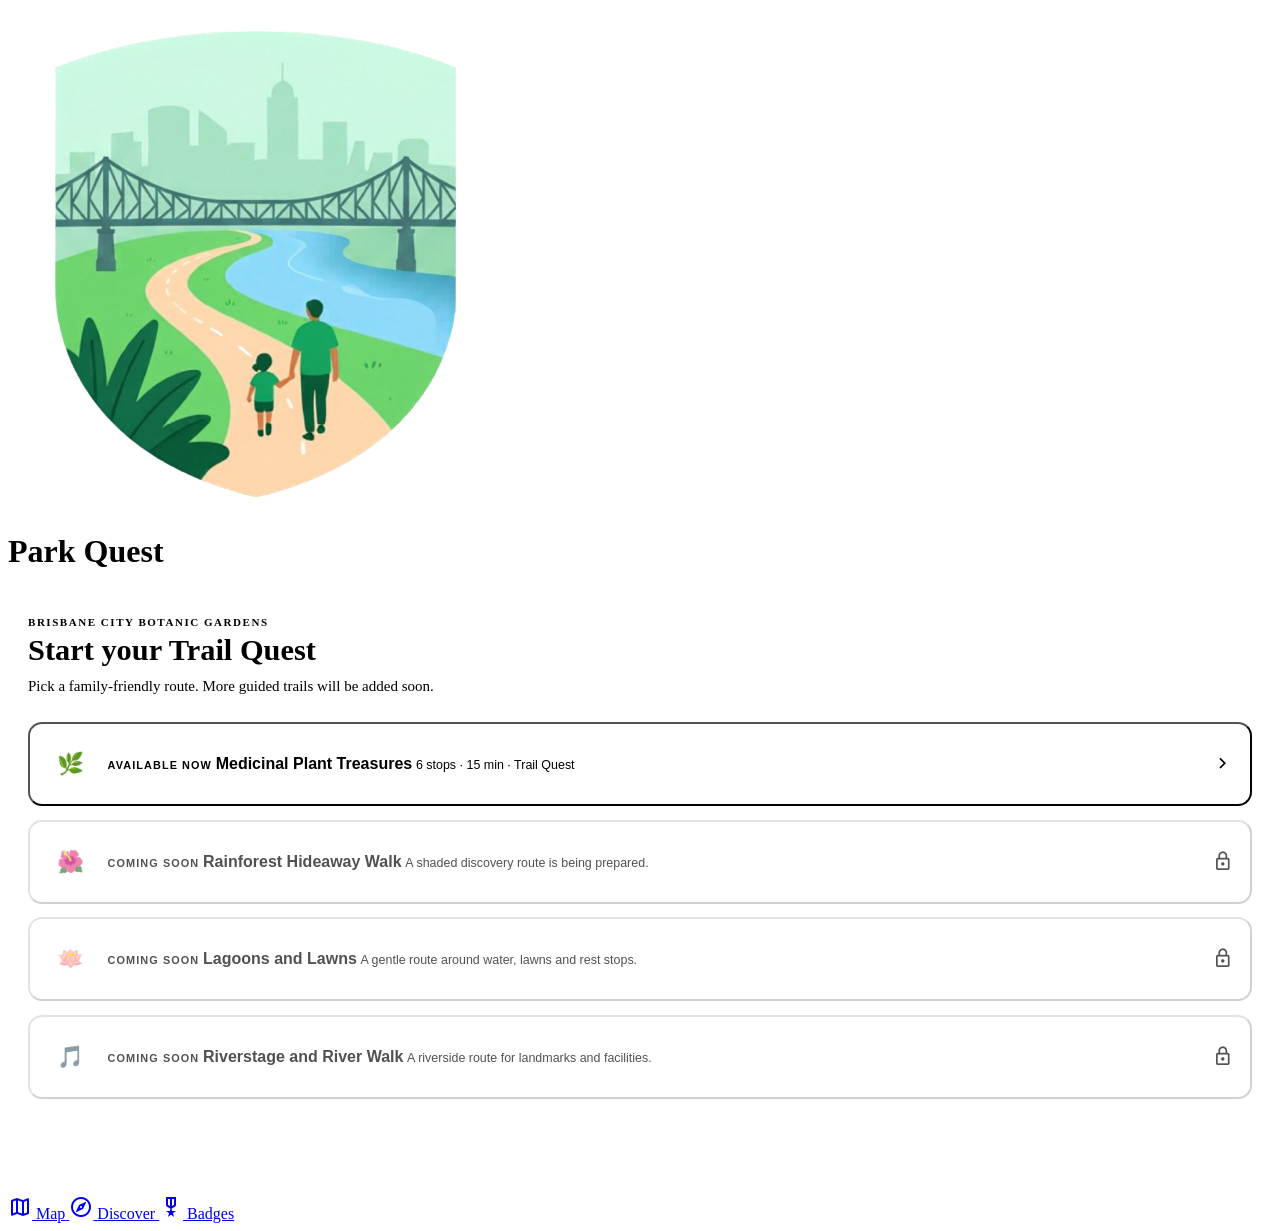
==== commit 7f0c4f22: "update trail quest" ====
--- a/discovery.html
+++ b/discovery.html
@@ -23,6 +23,96 @@
       .tq-screen { display: none; }
       .tq-screen.is-active { display: block; }
 
+      /* Trail chooser */
+      .trail-picker-hero {
+        padding: 1.5rem 1.25rem 1rem;
+      }
+      .trail-picker-hero__eyebrow {
+        margin: 0 0 0.35rem;
+        font-size: 0.6875rem;
+        font-weight: 800;
+        letter-spacing: 0.14em;
+        text-transform: uppercase;
+        color: var(--primary);
+      }
+      .trail-picker-hero__title {
+        margin: 0;
+        font-family: var(--font-display);
+        font-size: 1.9rem;
+        font-weight: 800;
+        line-height: 1.12;
+        color: var(--on-surface);
+      }
+      .trail-picker-hero__sub {
+        margin: 0.55rem 0 0;
+        font-size: 0.9375rem;
+        line-height: 1.45;
+        color: var(--on-surface-variant);
+      }
+      .trail-picker-list {
+        display: grid;
+        gap: 0.85rem;
+        padding: 0.5rem 1.25rem 6rem;
+      }
+      .trail-choice-card {
+        width: 100%;
+        display: grid;
+        grid-template-columns: auto 1fr auto;
+        align-items: center;
+        gap: 0.85rem;
+        padding: 1rem;
+        border-radius: 14px;
+        background: var(--surface-container-lowest);
+        box-shadow: var(--shadow-ambient);
+        text-align: left;
+        color: var(--on-surface);
+      }
+      .trail-choice-card:not(:disabled):active { transform: scale(0.99); }
+      .trail-choice-card:disabled {
+        cursor: default;
+        opacity: 0.68;
+        box-shadow: none;
+        background: var(--surface-container-low);
+      }
+      .trail-choice-card__icon {
+        width: 3rem;
+        height: 3rem;
+        border-radius: 13px;
+        display: grid;
+        place-items: center;
+        font-size: 1.35rem;
+        background: color-mix(in srgb, var(--primary-fixed) 65%, white);
+      }
+      .trail-choice-card__body {
+        min-width: 0;
+      }
+      .trail-choice-card__label {
+        margin: 0 0 0.25rem;
+        font-size: 0.68rem;
+        font-weight: 800;
+        letter-spacing: 0.1em;
+        text-transform: uppercase;
+        color: var(--primary);
+      }
+      .trail-choice-card:disabled .trail-choice-card__label {
+        color: var(--on-surface-variant);
+      }
+      .trail-choice-card__title {
+        margin: 0;
+        font-family: var(--font-display);
+        font-size: 1rem;
+        font-weight: 800;
+      }
+      .trail-choice-card__meta {
+        margin: 0.3rem 0 0;
+        font-size: 0.78rem;
+        color: var(--on-surface-variant);
+      }
+      .trail-choice-card__action {
+        font-size: 1.35rem;
+        color: var(--primary);
+      }
+
       /* ── Overview screen ── */
       .tq-overview-hero {
         background: linear-gradient(160deg, var(--primary) 0%, var(--primary-container) 100%);
@@ -133,6 +223,21 @@
       }
       .tq-start-btn:active { transform: scale(0.97); }
       .tq-start-btn .material-symbols-outlined { font-size: 1.25rem; }
+      .tq-back-row {
+        padding: 0.85rem 1.25rem 0;
+        background: var(--surface);
+      }
+      .tq-back-btn {
+        display: inline-flex;
+        align-items: center;
+        gap: 0.3rem;
+        padding: 0.45rem 0;
+        color: var(--primary);
+        font-family: var(--font-display);
+        font-size: 0.875rem;
+        font-weight: 800;
+      }
+      .tq-back-btn .material-symbols-outlined { font-size: 1.1rem; }
 
       .tq-resume-note {
         margin: 0.75rem 0 0;
@@ -419,6 +524,27 @@
         margin: 0.35rem 0 0;
         font-size: 0.75rem;
         color: var(--on-surface-variant);
+      }
+      .tq-choice-list {
+        display: grid;
+        gap: 0.5rem;
+      }
+      .tq-choice-btn {
+        width: 100%;
+        padding: 0.72rem 0.85rem;
+        border-radius: 14px;
+        border: 1.5px solid var(--outline-variant);
+        background: var(--surface-container-low);
+        text-align: left;
+        font-family: var(--font-display);
+        font-size: 0.9rem;
+        font-weight: 700;
+        color: var(--on-surface);
+      }
+      .tq-choice-btn.is-selected {
+        border-color: var(--primary);
+        background: color-mix(in srgb, var(--primary-fixed) 55%, white);
+        color: var(--primary-container);
       }
 
       .tq-error-msg {
@@ -823,18 +949,75 @@
 
       <main id="tq-main" style="flex:1;">
 
+        <!-- ── SCREEN: Trail chooser ── -->
+        <div id="tq-screen-trails" class="tq-screen">
+          <section class="trail-picker-hero">
+            <p class="trail-picker-hero__eyebrow">Brisbane City Botanic Gardens</p>
+            <h2 class="trail-picker-hero__title">Start your Trail Quest</h2>
+            <p class="trail-picker-hero__sub">Pick a family-friendly route. More guided trails will be added soon.</p>
+          </section>
+
+          <section class="trail-picker-list" aria-label="Available trails">
+            <button class="trail-choice-card" id="tq-open-medicinal" type="button">
+              <span class="trail-choice-card__icon" aria-hidden="true">🌿</span>
+              <span class="trail-choice-card__body">
+                <span class="trail-choice-card__label">Available now</span>
+                <span class="trail-choice-card__title">Medicinal Plant Treasures</span>
+                <span class="trail-choice-card__meta">6 stops · 15 min · Trail Quest</span>
+              </span>
+              <span class="material-symbols-outlined trail-choice-card__action" aria-hidden="true">chevron_right</span>
+            </button>
+
+            <button class="trail-choice-card" type="button" disabled>
+              <span class="trail-choice-card__icon" aria-hidden="true">🌺</span>
+              <span class="trail-choice-card__body">
+                <span class="trail-choice-card__label">Coming soon</span>
+                <span class="trail-choice-card__title">Rainforest Hideaway Walk</span>
+                <span class="trail-choice-card__meta">A shaded discovery route is being prepared.</span>
+              </span>
+              <span class="material-symbols-outlined trail-choice-card__action" aria-hidden="true">lock</span>
+            </button>
+
+            <button class="trail-choice-card" type="button" disabled>
+              <span class="trail-choice-card__icon" aria-hidden="true">🪷</span>
+              <span class="trail-choice-card__body">
+                <span class="trail-choice-card__label">Coming soon</span>
+                <span class="trail-choice-card__title">Lagoons and Lawns</span>
+                <span class="trail-choice-card__meta">A gentle route around water, lawns and rest stops.</span>
+              </span>
+              <span class="material-symbols-outlined trail-choice-card__action" aria-hidden="true">lock</span>
+            </button>
+
+            <button class="trail-choice-card" type="button" disabled>
+              <span class="trail-choice-card__icon" aria-hidden="true">🎵</span>
+              <span class="trail-choice-card__body">
+                <span class="trail-choice-card__label">Coming soon</span>
+                <span class="trail-choice-card__title">Riverstage and River Walk</span>
+                <span class="trail-choice-card__meta">A riverside route for landmarks and facilities.</span>
+              </span>
+              <span class="material-symbols-outlined trail-choice-card__action" aria-hidden="true">lock</span>
+            </button>
+          </section>
+        </div>
+
         <!-- ── SCREEN: Overview ── -->
         <div id="tq-screen-overview" class="tq-screen">
+          <div class="tq-back-row">
+            <button class="tq-back-btn" id="tq-back-to-trails" type="button">
+              <span class="material-symbols-outlined" aria-hidden="true">arrow_back</span>
+              Back to trails
+            </button>
+          </div>
           <section class="tq-overview-hero">
             <p class="tq-overview-hero__eyebrow">Brisbane City Botanic Gardens</p>
             <h2 class="tq-overview-hero__title">Trail Quest</h2>
-            <p class="tq-overview-hero__sub">A self-guided discovery walk through one of Brisbane's most treasured parks.</p>
+            <p class="tq-overview-hero__sub">A short medicinal-plant treasure hunt for families to do together along the garden paths.</p>
             <div class="tq-overview-hero__meta">
               <span class="tq-meta-pill">
-                <span class="material-symbols-outlined">schedule</span>45–60 min
+                <span class="material-symbols-outlined">schedule</span>15 min
               </span>
               <span class="tq-meta-pill">
-                <span class="material-symbols-outlined">route</span>7 stops
+                <span class="material-symbols-outlined">route</span>6 stops
               </span>
               <span class="tq-meta-pill">
                 <span class="material-symbols-outlined">accessible</span>Accessible
@@ -927,16 +1110,17 @@
               <!-- Question area (shown for photo-and-question tasks) -->
               <div id="tq-question-area" style="display:none;" class="tq-question-wrap">
                 <p class="tq-question-label" id="tq-question-text"></p>
+                <div class="tq-choice-list" id="tq-choice-list" style="display:none;"></div>
                 <input class="tq-answer-input" type="text" id="tq-answer-input"
                   placeholder="Type your answer…" autocomplete="off" />
-                <p class="tq-answer-hint">Enter any number — there's no wrong answer here!</p>
+                <p class="tq-answer-hint" id="tq-answer-hint">Enter any number — there's no wrong answer here!</p>
               </div>
             </div>
 
             <div class="tq-error-msg" id="tq-error-msg"></div>
             <button class="tq-btn-submit" id="tq-btn-submit">
               <span class="material-symbols-outlined">lock_open</span>
-              Unlock Discover Card
+              Collect Treasure
             </button>
           </div>
 
@@ -982,20 +1166,20 @@
           <div class="tq-complete-hero">
             <div class="tq-complete-trophy">🏆</div>
             <h2 class="tq-complete-title">Trail Complete!</h2>
-            <p class="tq-complete-sub">You've explored all 7 stops in the Brisbane City Botanic Gardens.</p>
+            <p class="tq-complete-sub">You've collected all 6 medicinal plant treasures in the Brisbane City Botanic Gardens.</p>
             <div class="tq-complete-stats">
               <span class="tq-complete-stat">
-                <span class="material-symbols-outlined">flag</span>7 stops
+                <span class="material-symbols-outlined">flag</span>6 stops
               </span>
               <span class="tq-complete-stat">
-                <span class="material-symbols-outlined">photo_camera</span>
-                <span id="tq-photo-count">0 photos</span>
+                <span class="material-symbols-outlined">auto_awesome</span>
+                <span id="tq-photo-count">0 treasures</span>
               </span>
             </div>
           </div>
 
           <section class="tq-photos-section">
-            <p class="tq-photos-section__title">Your trail photos</p>
+            <p class="tq-photos-section__title">Your trail treasures</p>
             <div class="tq-photos-grid" id="tq-photos-grid"></div>
           </section>
 
@@ -1007,7 +1191,7 @@
               </div>
               <div class="tq-next-option__body">
                 <p class="tq-next-option__title">Nearest toilet</p>
-                <p class="tq-next-option__sub">2 min walk · Near Alice St entrance</p>
+                <p class="tq-next-option__sub">Lower gardens area · Follow the path</p>
               </div>
               <span class="material-symbols-outlined chevron">chevron_right</span>
             </div>
@@ -1017,7 +1201,7 @@
               </div>
               <div class="tq-next-option__body">
                 <p class="tq-next-option__title">Nearest drinking fountain</p>
-                <p class="tq-next-option__sub">1 min walk · At entrance plaza</p>
+                <p class="tq-next-option__sub">Near Cafe Outlook</p>
               </div>
               <span class="material-symbols-outlined chevron">chevron_right</span>
             </div>
@@ -1027,7 +1211,7 @@
               </div>
               <div class="tq-next-option__body">
                 <p class="tq-next-option__title">Nearest exit</p>
-                <p class="tq-next-option__sub">Alice Street · George Street</p>
+                <p class="tq-next-option__sub">Return to map for the best route</p>
               </div>
               <span class="material-symbols-outlined chevron">chevron_right</span>
             </div>
@@ -1071,125 +1255,128 @@
     const CHECKPOINTS = [
       {
         id: 1,
-        title: 'Start Check-in',
-        locationName: 'Alice Street Entrance',
-        icon: '🌿',
-        taskType: 'checkin-only',
-        taskInstruction: 'Welcome! Tap "Start Trail" below to begin your adventure at the Brisbane City Botanic Gardens.',
-        unlockTitle: 'Welcome to the Gardens!',
-        unlockDescription: "You're exploring one of Brisbane's oldest parks, established in 1855. This trail takes approximately 45–60 minutes and guides you through 7 stops covering history, wildlife, play areas, and public art. Estimated walk: 2–3 km total.",
+        title: 'Neem Tree',
+        scientificName: 'Azadirachta indica',
+        locationName: 'Formal Flower Garden path',
+        icon: '🍃',
+        taskType: 'choice',
+        taskInstruction: 'Find the Neem Tree sign. With your family, look for one leaf shape or bark texture, then tap Check In.',
+        question: 'What is one common use of neem today?',
+        choices: ['Hand washes and toothpaste', 'Mobile phones', 'Building bridges'],
+        correctAnswer: 'Hand washes and toothpaste',
+        unlockTitle: 'Neem Leaf collected',
+        unlockDescription: 'Neem has been used in traditional medicine and is now found in everyday products like hand washes and toothpaste. Treasure tip: notice the leaves, then look back up from the screen.',
         nearbyFacilities: [
-          { icon: 'wc', label: 'Toilets', detail: 'Near entrance' },
-          { icon: 'water_drop', label: 'Drinking Fountain', detail: 'At entrance' },
-          { icon: 'accessible', label: 'Accessible Route', detail: 'Available' },
-          { icon: 'exit_to_app', label: 'Exits', detail: 'Alice St & George St' }
+          { icon: 'wc', label: 'Nearest toilet', detail: 'Formal Flower Garden area' },
+          { icon: 'water_drop', label: 'Water', detail: 'Short walk nearby' },
+          { icon: 'chair', label: 'Rest point', detail: 'Benches along the path' }
         ],
-        safetyNote: null,
+        safetyNote: 'Look with your eyes. Please do not pick leaves or seeds.',
         nextCheckpointId: 2
       },
       {
         id: 2,
-        title: 'Cannon Landmark',
-        locationName: 'Historic Cannon Area',
-        icon: '🏛️',
-        taskType: 'photo',
-        taskInstruction: 'Take or upload a photo of the cannon landmark you can see here.',
-        unlockTitle: 'Historical Landmark Unlocked',
-        unlockDescription: "This cannon reflects the gardens' connection to Brisbane's colonial and civic history. The Brisbane City Botanic Gardens were established in 1855 and remain one of the city's most treasured green spaces. More detailed historical information can be added after source verification.",
+        title: 'Candle Nut Tree',
+        scientificName: 'Aleurites moluccanus',
+        locationName: 'Main Drive near Baldwin Lawn',
+        icon: '🌰',
+        taskType: 'choice',
+        taskInstruction: 'Spot the Candle Nut Tree near the route. Do a quick family “point and find”: trunk, leaves, shade.',
+        question: 'What should you be careful about with this tree?',
+        choices: ['Its leaves and seeds can be toxic unless carefully treated', 'It only grows underwater', 'It has no cultural history'],
+        correctAnswer: 'Its leaves and seeds can be toxic unless carefully treated',
+        unlockTitle: 'Candle Nut collected',
+        unlockDescription: 'The brochure notes that parts of this tree can be toxic unless carefully treated. Treasure tip: some plants are useful, but they still need respect and care.',
         nearbyFacilities: [
-          { icon: 'park', label: 'Shade Trees', detail: 'Nearby' },
-          { icon: 'chair', label: 'Seating', detail: 'Available' },
-          { icon: 'water_drop', label: 'Water', detail: 'Short walk' }
+          { icon: 'accessible', label: 'Accessible route', detail: 'Along Main Drive' },
+          { icon: 'chair', label: 'Rest point', detail: 'Open lawn nearby' },
+          { icon: 'wc', label: 'Toilets', detail: 'Back toward Formal Flower Garden' }
         ],
-        safetyNote: null,
+        safetyNote: 'Do not touch or taste any seeds, nuts or leaves.',
         nextCheckpointId: 3
       },
       {
         id: 3,
-        title: 'Baldwin Lawn Playground',
-        locationName: 'Baldwin Lawn',
-        icon: '🛝',
-        taskType: 'photo-and-question',
-        taskInstruction: 'Take or upload a photo of the playground.',
-        question: 'How many slides can you see?',
-        unlockTitle: 'Family Playground Unlocked',
-        unlockDescription: "Baldwin Lawn playground is a great spot for families! The area features slides, climbing structures, and open play space — perfect for kids of all ages. Picnic tables and accessible toilets are nearby for everyone's comfort.",
+        title: 'Logwood',
+        scientificName: 'Haematoxylum campechianum',
+        locationName: 'Central path toward Middle Gardens',
+        icon: '💧',
+        taskType: 'choice',
+        taskInstruction: 'Find the tree connected to natural dye. Ask: what colours can you spot around this part of the path?',
+        question: 'What colour was Logwood historically used to produce?',
+        choices: ['Blue', 'Pink', 'White'],
+        correctAnswer: 'Blue',
+        unlockTitle: 'Blue Dye Drop collected',
+        unlockDescription: 'Logwood heartwood was used to produce blue, grey and black dye. Treasure tip: choose one real colour nearby before moving on.',
         nearbyFacilities: [
-          { icon: 'accessible', label: 'Accessible Toilets', detail: 'Very close' },
-          { icon: 'chair', label: 'Seating', detail: 'On site' },
-          { icon: 'deck', label: 'Picnic Tables', detail: 'Available' },
-          { icon: 'water_drop', label: 'Drinking Fountain', detail: 'Nearby' }
+          { icon: 'directions_walk', label: 'Clear path', detail: 'Follow the marked route' },
+          { icon: 'chair', label: 'Rest point', detail: 'Short walk ahead' },
+          { icon: 'park', label: 'Shade', detail: 'Trees along the route' }
         ],
         safetyNote: null,
         nextCheckpointId: 4
       },
       {
         id: 4,
-        title: 'Comfort Stop',
-        locationName: 'Public Amenities Area',
-        icon: '🚻',
-        taskType: 'photo',
-        taskInstruction: 'Take or upload a photo of the outside of the toilet facility only. Do not photograph people or the inside of toilet areas.',
-        unlockTitle: 'Then & Now: Park Comfort',
-        unlockDescription: "Public park facilities like these have transformed how people experience outdoor spaces. Today's accessible amenities support everyone from young families to elderly visitors — a far cry from Brisbane's earliest park days when such facilities were rare or non-existent.",
+        title: 'Maidenhair Tree',
+        scientificName: 'Ginkgo biloba',
+        locationName: 'Path toward Residence Hill',
+        icon: '🌿',
+        taskType: 'choice',
+        taskInstruction: 'Find the ancient-looking Ginkgo. Look for a leaf shape that feels different from the trees around it.',
+        question: 'Why is Ginkgo special?',
+        choices: ['It is known as a living fossil', 'It grows only in Brisbane', 'It has no leaves'],
+        correctAnswer: 'It is known as a living fossil',
+        unlockTitle: 'Ancient Leaf collected',
+        unlockDescription: 'Ginkgo is often called a living fossil because its history reaches back millions of years. Treasure tip: imagine a tree family older than dinosaurs.',
         nearbyFacilities: [
-          { icon: 'wc', label: 'Toilet', detail: "You're here!" },
-          { icon: 'accessible', label: 'Accessible Toilet', detail: 'Available' },
-          { icon: 'chair', label: 'Seating', detail: 'Nearby' },
-          { icon: 'water_drop', label: 'Water', detail: 'Close by' }
+          { icon: 'chair', label: 'Rest point', detail: 'Nearby lawn edge' },
+          { icon: 'accessible', label: 'Accessible route', detail: 'Continue on path' },
+          { icon: 'water_drop', label: 'Water', detail: 'Ahead toward cafe area' }
         ],
-        safetyNote: 'Privacy reminder: Please do not photograph people or the inside of toilet areas.',
+        safetyNote: null,
         nextCheckpointId: 5
       },
       {
         id: 5,
-        title: "Oakman's Lagoon",
-        locationName: "Oakman's Lagoon",
-        icon: '🦎',
-        taskType: 'photo',
-        taskInstruction: 'Primary: Take or upload a photo of a lizard if one is visible near the lagoon. Backup: Take or upload a photo of the lagoon if no lizard appears.',
-        unlockTitle: 'Wildlife Encounter Unlocked',
-        unlockDescription: "Brisbane parks are home to water dragons, skinks, and other reptiles. These animals are a vital part of the local ecosystem. Observe from a distance — do not touch or feed wildlife.",
+        title: 'Tamarind Tree',
+        scientificName: 'Tamarindus indica',
+        locationName: 'Cafe Outlook path',
+        icon: '🫘',
+        taskType: 'choice',
+        taskInstruction: 'Find the Tamarind Tree and read the clue. If you see pods, count them quietly with your group.',
+        question: 'What was tamarind commonly used for in traditional medicine?',
+        choices: ['Treating digestive issues and fever', 'Charging batteries', 'Making glass'],
+        correctAnswer: 'Treating digestive issues and fever',
+        unlockTitle: 'Tamarind Pod collected',
+        unlockDescription: 'Tamarind has a long history of use in traditional medicine, including for digestive issues and fever. Treasure tip: check in, then take a sip of water if you need one.',
         nearbyFacilities: [
-          { icon: 'park', label: 'Shade', detail: 'Available' },
-          { icon: 'chair', label: 'Seating', detail: 'Nearby' },
-          { icon: 'directions_walk', label: 'Walking Path', detail: 'Well-marked' }
+          { icon: 'local_cafe', label: 'Cafe', detail: 'Cafe Outlook nearby' },
+          { icon: 'water_drop', label: 'Water', detail: 'Near cafe area' },
+          { icon: 'chair', label: 'Rest point', detail: 'Good pause spot' }
         ],
-        safetyNote: 'Do not disturb wildlife. Stay on marked paths at all times.',
+        safetyNote: 'Only eat food brought by your family or bought from the cafe.',
         nextCheckpointId: 6
       },
       {
         id: 6,
-        title: 'Riverstage',
-        locationName: 'Riverstage Venue',
-        icon: '🎭',
-        taskType: 'photo',
-        taskInstruction: 'Take or upload a photo of the Riverstage venue area.',
-        unlockTitle: 'Riverstage Unlocked',
-        unlockDescription: "Riverstage is one of Brisbane's most iconic outdoor performance venues. Used for concerts, festivals, live performances, and community events, it sits within the botanic gardens with stunning river views as a backdrop.",
+        title: 'Jackfruit Tree',
+        scientificName: 'Artocarpus heterophyllus',
+        locationName: 'Lower path near The Gardens Club',
+        icon: '💎',
+        taskType: 'choice',
+        taskInstruction: 'Find the Jackfruit Tree near the final part of the trail. Look for the biggest fruit shape you can see.',
+        question: 'What is notable about jackfruit?',
+        choices: ['It is edible and has high nutritional potential', 'It is always poisonous', 'It only grows in cold climates'],
+        correctAnswer: 'It is edible and has high nutritional potential',
+        unlockTitle: 'Jackfruit Gem collected',
+        unlockDescription: 'Jackfruit is edible and has high nutritional potential. Treasure complete: you found all six medicinal plant treasures.',
         nearbyFacilities: [
-          { icon: 'exit_to_app', label: 'Exit Routes', detail: 'Multiple exits' },
-          { icon: 'wc', label: 'Toilets', detail: 'Nearby' },
-          { icon: 'water_drop', label: 'Drinking Fountain', detail: 'Available' }
+          { icon: 'wc', label: 'Nearest toilet', detail: 'Lower gardens area' },
+          { icon: 'local_cafe', label: 'Cafe', detail: 'Cafe Outlook nearby' },
+          { icon: 'exit_to_app', label: 'Return route', detail: 'Follow paths back to map' }
         ],
-        safetyNote: null,
-        nextCheckpointId: 7
-      },
-      {
-        id: 7,
-        title: 'Trail Complete!',
-        locationName: 'Brisbane City Botanic Gardens',
-        icon: '🏆',
-        taskType: 'checkin-only',
-        taskInstruction: 'You\'ve reached the final stop. Tap "Finish Trail" to complete your Trail Quest!',
-        unlockTitle: 'You finished the Trail Quest!',
-        unlockDescription: "Congratulations! You've explored all 7 stops through the Brisbane City Botanic Gardens — from the historic entrance to the iconic Riverstage. We hope you discovered something new today.",
-        nearbyFacilities: [
-          { icon: 'wc', label: 'Nearest Toilet', detail: '2 min walk' },
-          { icon: 'water_drop', label: 'Nearest Fountain', detail: '1 min walk' },
-          { icon: 'exit_to_app', label: 'Nearest Exit', detail: 'Alice St' }
-        ],
-        safetyNote: null,
+        safetyNote: 'Stay with your group near the lower path.',
         nextCheckpointId: null
       }
     ];
@@ -1201,7 +1388,12 @@
       try {
         const raw = localStorage.getItem(LS_KEY);
         if (!raw) return null;
-        return JSON.parse(raw);
+        const state = JSON.parse(raw);
+        if (state.currentCheckpointId && state.currentCheckpointId > CHECKPOINTS.length) {
+          clearState();
+          return null;
+        }
+        return state;
       } catch (e) {
         return null;
       }
@@ -1221,7 +1413,7 @@
 
     /* ── App state ── */
     let appState = {
-      screen: 'overview',       // 'overview' | 'checkpoint' | 'complete'
+      screen: 'trails',         // 'trails' | 'overview' | 'checkpoint' | 'complete'
       currentCheckpointId: 1,
       completedIds: [],
       panel: 'precheckin',      // 'precheckin' | 'task' | 'unlocked'
@@ -1231,6 +1423,7 @@
 
     /* ── DOM refs ── */
     const screens = {
+      trails:     document.getElementById('tq-screen-trails'),
       overview:   document.getElementById('tq-screen-overview'),
       checkpoint: document.getElementById('tq-screen-checkpoint'),
       complete:   document.getElementById('tq-screen-complete')
@@ -1252,7 +1445,7 @@
       });
       appState.screen = name;
       const resetBtn = document.getElementById('tq-reset-btn');
-      resetBtn.style.display = name !== 'overview' ? 'inline-flex' : 'none';
+      resetBtn.style.display = (name === 'checkpoint' || name === 'complete') ? 'inline-flex' : 'none';
     }
 
     /* ── Show panel (within checkpoint screen) ── */
@@ -1323,7 +1516,7 @@
         safetyEl.style.display = 'none';
       }
       const checkinLabel = document.getElementById('tq-checkin-btn-label');
-      checkinLabel.textContent = cp.id === 1 ? 'Start Trail' : (cp.id === 7 ? 'Finish Trail' : 'Check In Here');
+      checkinLabel.textContent = !cp.nextCheckpointId ? 'Final Check In' : 'Check In Here';
 
       // Task panel
       document.getElementById('tq-task-instruction').textContent = cp.taskInstruction;
@@ -1350,11 +1543,28 @@
         photoArea.style.display = 'none';
       }
 
-      if (cp.taskType === 'photo-and-question') {
+      if (cp.taskType === 'photo-and-question' || cp.taskType === 'choice') {
         questionArea.style.display = 'block';
         document.getElementById('tq-question-text').textContent = cp.question;
+        const choiceList = document.getElementById('tq-choice-list');
         const answerEl = document.getElementById('tq-answer-input');
-        answerEl.value = appState.answers[id] || '';
+        const answerHint = document.getElementById('tq-answer-hint');
+        if (cp.taskType === 'choice') {
+          answerEl.style.display = 'none';
+          answerHint.textContent = 'Pick one answer together, then keep exploring.';
+          choiceList.style.display = 'grid';
+          choiceList.innerHTML = cp.choices.map(choice => `
+            <button class="tq-choice-btn${appState.answers[id] === choice ? ' is-selected' : ''}" type="button" data-choice="${choice}">
+              ${choice}
+            </button>
+          `).join('');
+        } else {
+          choiceList.style.display = 'none';
+          choiceList.innerHTML = '';
+          answerEl.style.display = 'block';
+          answerHint.textContent = 'Enter any number — there is no wrong answer here!';
+          answerEl.value = appState.answers[id] || '';
+        }
       } else {
         questionArea.style.display = 'none';
       }
@@ -1402,29 +1612,19 @@
 
     /* ── Render complete screen ── */
     function renderComplete() {
-      const photoCount = Object.keys(appState.photos).length;
+      const treasureCount = appState.completedIds.length;
       document.getElementById('tq-photo-count').textContent =
-        photoCount === 1 ? '1 photo' : `${photoCount} photos`;
+        treasureCount === 1 ? '1 treasure' : `${treasureCount} treasures`;
 
       const grid = document.getElementById('tq-photos-grid');
-      grid.innerHTML = CHECKPOINTS.map(cp => {
-        const photo = appState.photos[cp.id];
-        if (photo && photo !== 'placeholder') {
-          return `
-            <div class="tq-photo-thumb">
-              <img src="${photo}" alt="Photo from stop ${cp.id}" />
-              <div class="tq-photo-thumb__stop">${cp.id}</div>
-            </div>`;
-        } else {
-          return `
-            <div class="tq-photo-thumb">
-              <div class="tq-photo-thumb__placeholder">
-                <span class="material-symbols-outlined">photo_camera</span>
-              </div>
-              <div class="tq-photo-thumb__stop">${cp.id}</div>
-            </div>`;
-        }
-      }).join('');
+      grid.innerHTML = CHECKPOINTS.map(cp => `
+        <div class="tq-photo-thumb">
+          <div class="tq-photo-thumb__placeholder">
+            <span aria-hidden="true" style="font-size:1.45rem;">${cp.icon}</span>
+          </div>
+          <div class="tq-photo-thumb__stop">${cp.id}</div>
+        </div>
+      `).join('');
     }
 
     /* ── Error helpers ── */
@@ -1513,6 +1713,18 @@
 
     /* ── Event handlers ── */
 
+    // Open the active trail from the chooser
+    document.getElementById('tq-open-medicinal').addEventListener('click', function() {
+      renderOverview();
+      showScreen('overview');
+      window.scrollTo(0, 0);
+    });
+
+    document.getElementById('tq-back-to-trails').addEventListener('click', function() {
+      showScreen('trails');
+      window.scrollTo(0, 0);
+    });
+
     // Start trail
     document.getElementById('tq-start-btn').addEventListener('click', function() {
       appState = {
@@ -1594,6 +1806,18 @@
       this.value = '';
     });
 
+    document.getElementById('tq-choice-list').addEventListener('click', function(event) {
+      const choiceBtn = event.target.closest('.tq-choice-btn');
+      if (!choiceBtn) return;
+      const id = appState.currentCheckpointId;
+      appState.answers[id] = choiceBtn.dataset.choice;
+      this.querySelectorAll('.tq-choice-btn').forEach(btn => {
+        btn.classList.toggle('is-selected', btn === choiceBtn);
+      });
+      persistState();
+      clearError();
+    });
+
     // Submit task
     document.getElementById('tq-btn-submit').addEventListener('click', function() {
       clearError();
@@ -1616,6 +1840,17 @@
           return;
         }
         appState.answers[id] = answerVal;
+      }
+      if (cp.taskType === 'choice') {
+        const answerVal = appState.answers[id];
+        if (!answerVal) {
+          showError('Pick one answer together before collecting the treasure.');
+          return;
+        }
+        if (answerVal !== cp.correctAnswer) {
+          showError('Not quite. Read the clue with your family and try one more time.');
+          return;
+        }
       }
 
       // Mark complete and show unlock card
@@ -1644,27 +1879,27 @@
     // Restart (from complete screen)
     document.getElementById('tq-btn-restart').addEventListener('click', function() {
       appState = {
-        screen: 'overview', currentCheckpointId: 1,
+        screen: 'trails', currentCheckpointId: 1,
         completedIds: [], panel: 'precheckin',
         photos: {}, answers: {}
       };
       clearState();
       renderOverview();
-      showScreen('overview');
+      showScreen('trails');
       window.scrollTo(0, 0);
     });
 
     // Clear progress (from complete screen)
     document.getElementById('tq-btn-clear').addEventListener('click', function() {
-      if (confirm('Clear all saved progress and photos?')) {
+      if (confirm('Clear all saved trail progress?')) {
         appState = {
-          screen: 'overview', currentCheckpointId: 1,
+          screen: 'trails', currentCheckpointId: 1,
           completedIds: [], panel: 'precheckin',
           photos: {}, answers: {}
         };
         clearState();
         renderOverview();
-        showScreen('overview');
+        showScreen('trails');
         window.scrollTo(0, 0);
       }
     });
@@ -1673,13 +1908,13 @@
     document.getElementById('tq-reset-btn').addEventListener('click', function() {
       if (confirm('Reset your trail progress?')) {
         appState = {
-          screen: 'overview', currentCheckpointId: 1,
+          screen: 'trails', currentCheckpointId: 1,
           completedIds: [], panel: 'precheckin',
           photos: {}, answers: {}
         };
         clearState();
         renderOverview();
-        showScreen('overview');
+        showScreen('trails');
         window.scrollTo(0, 0);
       }
     });
@@ -1693,16 +1928,7 @@
 
       renderOverview();
 
-      if (appState.screen === 'complete') {
-        showScreen('complete');
-        renderComplete();
-      } else if (appState.screen === 'checkpoint' && appState.currentCheckpointId) {
-        renderCheckpoint(appState.currentCheckpointId);
-        showPanel(appState.panel || 'precheckin');
-        showScreen('checkpoint');
-      } else {
-        showScreen('overview');
-      }
+      showScreen('trails');
     }
 
     init();
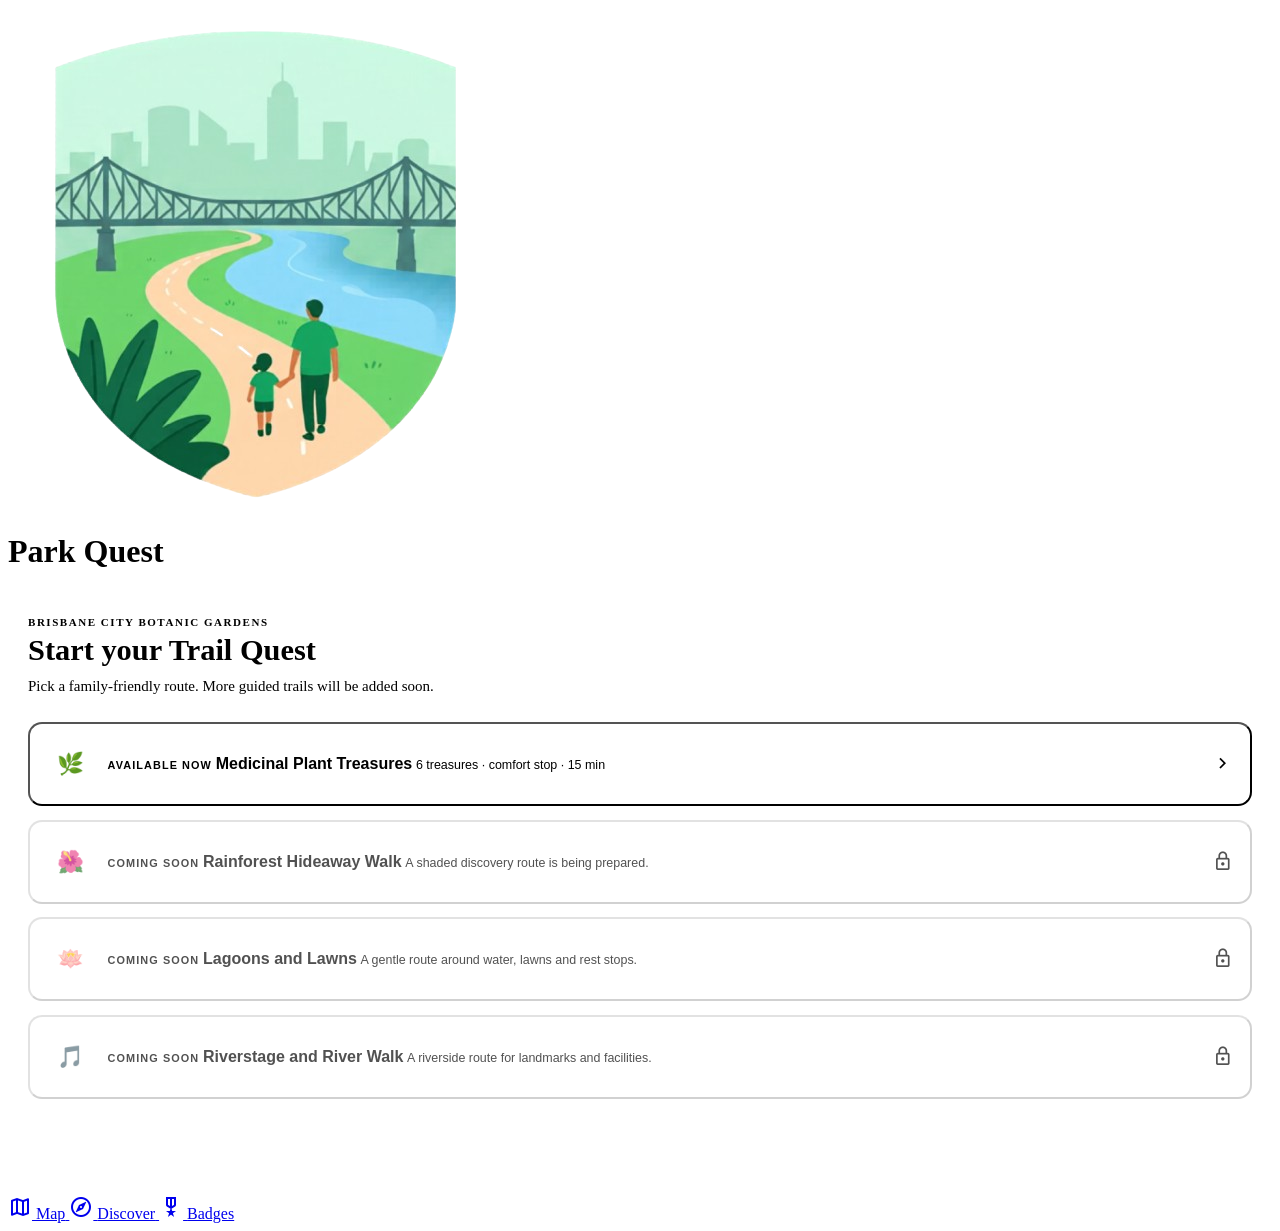
==== commit e8f14521: "update trail quest" ====
--- a/discovery.html
+++ b/discovery.html
@@ -308,6 +308,12 @@
         line-height: 1.15;
         color: var(--on-surface);
       }
+      .tq-cp-scientific {
+        margin: 0.28rem 0 0;
+        font-size: 0.84rem;
+        font-style: italic;
+        color: var(--on-surface-variant);
+      }
       .tq-cp-location {
         margin: 0.3rem 0 0;
         display: flex;
@@ -335,12 +341,80 @@
         text-align: center;
         margin-bottom: 0.75rem;
       }
+      .tq-tree-reference {
+        display: none;
+        width: 100%;
+        margin: 0 0 0.85rem;
+        border-radius: 14px;
+        overflow: hidden;
+        background: var(--surface-container-low);
+      }
+      .tq-tree-reference.is-visible { display: block; }
+      .tq-tree-reference img {
+        width: 100%;
+        aspect-ratio: 4 / 3;
+        object-fit: contain;
+        object-position: center;
+        background: #fff;
+      }
+      .tq-tree-reference__caption {
+        margin: 0;
+        padding: 0.45rem 0.65rem;
+        font-size: 0.72rem;
+        font-weight: 700;
+        color: var(--on-surface-variant);
+      }
       .tq-checkin-card__instruction {
         margin: 0 0 0.35rem;
         font-size: 0.9375rem;
         line-height: 1.5;
         color: var(--on-surface);
       }
+      .tq-stop-detail {
+        margin: 0.65rem 0;
+        padding: 0.72rem 0.85rem;
+        border-radius: 14px;
+        background: var(--surface-container-low);
+      }
+      .tq-stop-detail__label {
+        margin: 0 0 0.25rem;
+        font-size: 0.66rem;
+        font-weight: 800;
+        letter-spacing: 0.08em;
+        text-transform: uppercase;
+        color: var(--primary);
+      }
+      .tq-stop-detail__text {
+        margin: 0;
+        font-size: 0.86rem;
+        line-height: 1.45;
+        color: var(--on-surface);
+      }
+      .tq-help-btn {
+        display: inline-flex;
+        align-items: center;
+        gap: 0.3rem;
+        margin-top: 0.55rem;
+        padding: 0.48rem 0.7rem;
+        border-radius: var(--radius-pill);
+        background: color-mix(in srgb, var(--secondary-container) 35%, white);
+        color: var(--primary);
+        font-family: var(--font-display);
+        font-size: 0.78rem;
+        font-weight: 800;
+      }
+      .tq-help-btn .material-symbols-outlined { font-size: 1rem; }
+      .tq-help-text {
+        display: none;
+        margin: 0.6rem 0 0;
+        padding: 0.62rem 0.75rem;
+        border-radius: 14px;
+        background: color-mix(in srgb, var(--primary-fixed) 35%, white);
+        font-size: 0.8rem;
+        line-height: 1.45;
+        color: var(--on-surface);
+      }
+      .tq-help-text.is-visible { display: block; }
       .tq-checkin-card__safety {
         margin: 0.75rem 0 0;
         padding: 0.65rem 0.85rem;
@@ -407,74 +481,13 @@
         line-height: 1.5;
         color: var(--on-surface);
       }
-      .tq-photo-zone {
-        width: 100%;
-        aspect-ratio: 4/3;
-        border-radius: var(--radius-xl);
-        border: 2px dashed var(--outline-variant);
-        display: flex;
-        flex-direction: column;
-        align-items: center;
-        justify-content: center;
-        gap: 0.5rem;
-        background: var(--surface-container-low);
-        cursor: pointer;
-        overflow: hidden;
-        position: relative;
-        transition: border-color 0.2s ease;
-      }
-      .tq-photo-zone:hover { border-color: var(--primary); }
-      .tq-photo-zone.has-photo { border-style: solid; border-color: var(--primary); }
-      .tq-photo-zone__preview {
-        position: absolute;
-        inset: 0;
-        width: 100%;
-        height: 100%;
-        object-fit: cover;
-        display: none;
-      }
-      .tq-photo-zone.has-photo .tq-photo-zone__preview { display: block; }
-      .tq-photo-zone.has-photo .tq-photo-zone__placeholder { display: none; }
-      .tq-photo-zone__placeholder {
-        display: flex;
-        flex-direction: column;
-        align-items: center;
-        gap: 0.35rem;
-        pointer-events: none;
-      }
-      .tq-photo-zone__placeholder .material-symbols-outlined {
-        font-size: 2.25rem;
-        color: var(--on-surface-variant);
-      }
-      .tq-photo-zone__placeholder span {
-        font-size: 0.8125rem;
-        color: var(--on-surface-variant);
-        font-weight: 600;
-      }
-      .tq-photo-zone__done-badge {
-        position: absolute;
-        top: 0.6rem;
-        right: 0.6rem;
-        padding: 0.25rem 0.6rem;
-        border-radius: var(--radius-pill);
-        background: var(--primary);
-        color: var(--on-primary);
-        font-size: 0.625rem;
-        font-weight: 800;
-        letter-spacing: 0.06em;
-        text-transform: uppercase;
-        display: none;
-      }
-      .tq-photo-zone.has-photo .tq-photo-zone__done-badge { display: block; }
-      .tq-file-input { display: none; }
-
-      .tq-photo-btns {
+      .tq-action-btns {
         display: grid;
-        grid-template-columns: 1fr 1fr;
+        grid-template-columns: 1fr;
         gap: 0.5rem;
         margin-top: 0.6rem;
       }
-      .tq-photo-btn {
+      .tq-action-btn {
         display: flex;
         align-items: center;
         justify-content: center;
@@ -490,8 +503,8 @@
         cursor: pointer;
         transition: background 0.15s ease;
       }
-      .tq-photo-btn:active { background: var(--surface-container-high); }
-      .tq-photo-btn .material-symbols-outlined { font-size: 1.1rem; }
+      .tq-action-btn:active { background: var(--surface-container-high); }
+      .tq-action-btn .material-symbols-outlined { font-size: 1.1rem; }
 
       .tq-question-wrap {
         margin-top: 1rem;
@@ -524,6 +537,24 @@
         margin: 0.35rem 0 0;
         font-size: 0.75rem;
         color: var(--on-surface-variant);
+      }
+      .tq-feedback-msg {
+        display: none;
+        margin: 0.75rem 0 0;
+        padding: 0.65rem 0.8rem;
+        border-radius: 14px;
+        font-size: 0.82rem;
+        line-height: 1.42;
+        font-weight: 700;
+      }
+      .tq-feedback-msg.is-visible { display: block; }
+      .tq-feedback-msg.is-correct {
+        background: color-mix(in srgb, var(--primary-fixed) 55%, white);
+        color: var(--primary-container);
+      }
+      .tq-feedback-msg.is-incorrect {
+        background: color-mix(in srgb, #fde8e8 88%, var(--surface));
+        color: var(--error);
       }
       .tq-choice-list {
         display: grid;
@@ -618,33 +649,6 @@
         color: var(--on-surface);
       }
 
-      /* Photo collected display */
-      .tq-collected-photo {
-        margin: 0.75rem 1.25rem 0;
-        border-radius: var(--radius-xl);
-        overflow: hidden;
-        box-shadow: var(--shadow-ambient);
-        display: none;
-      }
-      .tq-collected-photo.is-visible { display: block; }
-      .tq-collected-photo img {
-        width: 100%;
-        aspect-ratio: 4/3;
-        object-fit: cover;
-        display: block;
-      }
-      .tq-collected-photo__label {
-        padding: 0.5rem 0.75rem;
-        background: var(--surface-container-low);
-        font-size: 0.75rem;
-        font-weight: 600;
-        color: var(--on-surface-variant);
-        display: flex;
-        align-items: center;
-        gap: 0.25rem;
-      }
-      .tq-collected-photo__label .material-symbols-outlined { font-size: 1rem; color: var(--primary); }
-
       .tq-facilities-section {
         margin: 0.85rem 1.25rem 0;
       }
@@ -672,6 +676,10 @@
         border-radius: var(--radius-md);
         background: var(--surface-container-lowest);
         box-shadow: var(--shadow-ambient);
+      }
+      a.tq-facility-card {
+        color: inherit;
+        text-decoration: none;
       }
       .tq-facility-card__icon {
         width: 2.25rem;
@@ -766,49 +774,43 @@
       }
       .tq-complete-stat .material-symbols-outlined { font-size: 1rem; }
 
-      .tq-photos-section {
+      .tq-treasures-section {
         padding: 1.25rem 1.25rem 0;
       }
-      .tq-photos-section__title {
+      .tq-treasures-section__title {
         margin: 0 0 0.75rem;
         font-family: var(--font-display);
         font-size: 1rem;
         font-weight: 800;
         color: var(--on-surface);
       }
-      .tq-photos-grid {
+      .tq-treasures-grid {
         display: grid;
         grid-template-columns: repeat(3, 1fr);
         gap: 0.5rem;
       }
-      .tq-photo-thumb {
+      .tq-treasure-thumb {
         aspect-ratio: 1;
         border-radius: var(--radius-md);
         overflow: hidden;
         background: var(--surface-container-high);
         position: relative;
       }
-      .tq-photo-thumb img {
+      .tq-treasure-thumb__placeholder {
         width: 100%;
         height: 100%;
-        object-fit: cover;
-        display: block;
-      }
-      .tq-photo-thumb__placeholder {
-        width: 100%;
-        height: 100%;
         display: flex;
         flex-direction: column;
         align-items: center;
         justify-content: center;
         gap: 0.2rem;
       }
-      .tq-photo-thumb__placeholder .material-symbols-outlined {
+      .tq-treasure-thumb__placeholder .material-symbols-outlined {
         font-size: 1.5rem;
         color: var(--on-surface-variant);
         opacity: 0.5;
       }
-      .tq-photo-thumb__stop {
+      .tq-treasure-thumb__stop {
         position: absolute;
         bottom: 0.3rem;
         left: 0.3rem;
@@ -846,6 +848,10 @@
         text-decoration: none;
         color: inherit;
       }
+      .tq-next-option.is-disabled {
+        opacity: 0.72;
+        box-shadow: none;
+      }
       .tq-next-option__icon {
         width: 2.25rem;
         height: 2.25rem;
@@ -880,6 +886,16 @@
         color: var(--on-surface-variant);
         font-size: 1.1rem;
         flex-shrink: 0;
+      }
+      .tq-coming-soon-pill {
+        padding: 0.18rem 0.48rem;
+        border-radius: var(--radius-pill);
+        background: var(--surface-container-high);
+        color: var(--on-surface-variant);
+        font-size: 0.65rem;
+        font-weight: 800;
+        text-transform: uppercase;
+        letter-spacing: 0.05em;
       }
 
       .tq-complete-actions {
@@ -963,7 +979,7 @@
               <span class="trail-choice-card__body">
                 <span class="trail-choice-card__label">Available now</span>
                 <span class="trail-choice-card__title">Medicinal Plant Treasures</span>
-                <span class="trail-choice-card__meta">6 stops · 15 min · Trail Quest</span>
+                <span class="trail-choice-card__meta">6 treasures · comfort stop · 15 min</span>
               </span>
               <span class="material-symbols-outlined trail-choice-card__action" aria-hidden="true">chevron_right</span>
             </button>
@@ -1011,13 +1027,13 @@
           <section class="tq-overview-hero">
             <p class="tq-overview-hero__eyebrow">Brisbane City Botanic Gardens</p>
             <h2 class="tq-overview-hero__title">Trail Quest</h2>
-            <p class="tq-overview-hero__sub">A short medicinal-plant treasure hunt for families to do together along the garden paths.</p>
+            <p class="tq-overview-hero__sub">A short medicinal-plant treasure hunt to do along the garden paths.</p>
             <div class="tq-overview-hero__meta">
               <span class="tq-meta-pill">
                 <span class="material-symbols-outlined">schedule</span>15 min
               </span>
               <span class="tq-meta-pill">
-                <span class="material-symbols-outlined">route</span>6 stops
+                <span class="material-symbols-outlined">route</span>6 treasures
               </span>
               <span class="tq-meta-pill">
                 <span class="material-symbols-outlined">accessible</span>Accessible
@@ -1026,7 +1042,7 @@
           </section>
 
           <section class="tq-stop-list">
-            <p class="tq-stop-list__title">Your stops</p>
+            <p class="tq-stop-list__title">Your route</p>
             <div id="tq-overview-stops"></div>
           </section>
 
@@ -1054,6 +1070,7 @@
           <div class="tq-cp-header">
             <p class="tq-cp-eyebrow" id="tq-cp-eyebrow"></p>
             <h2 class="tq-cp-title" id="tq-cp-title"></h2>
+            <p class="tq-cp-scientific" id="tq-cp-scientific"></p>
             <p class="tq-cp-location">
               <span class="material-symbols-outlined">location_on</span>
               <span id="tq-cp-location"></span>
@@ -1064,7 +1081,28 @@
           <div class="tq-panel" id="tq-panel-precheckin">
             <div class="tq-checkin-card">
               <div class="tq-checkin-card__icon" id="tq-cp-icon"></div>
+              <figure class="tq-tree-reference" id="tq-tree-reference">
+                <img id="tq-tree-img" src="" alt="" />
+                <figcaption class="tq-tree-reference__caption" id="tq-tree-caption"></figcaption>
+              </figure>
+              <div class="tq-stop-detail" id="tq-direction-block">
+                <p class="tq-stop-detail__label">Digital direction</p>
+                <p class="tq-stop-detail__text" id="tq-direction-text"></p>
+              </div>
+              <div class="tq-stop-detail" id="tq-clue-block">
+                <p class="tq-stop-detail__label">Clue</p>
+                <p class="tq-stop-detail__text" id="tq-clue-text"></p>
+              </div>
+              <div class="tq-stop-detail" id="tq-fact-block">
+                <p class="tq-stop-detail__label">Short fact</p>
+                <p class="tq-stop-detail__text" id="tq-fact-text"></p>
+              </div>
               <p class="tq-checkin-card__instruction" id="tq-checkin-instruction"></p>
+              <button class="tq-help-btn" id="tq-help-btn" type="button">
+                <span class="material-symbols-outlined" aria-hidden="true">help</span>
+                Need help finding it?
+              </button>
+              <p class="tq-help-text" id="tq-help-text"></p>
               <div class="tq-checkin-card__safety" id="tq-checkin-safety" style="display:none;"></div>
             </div>
             <div class="tq-gps-note">
@@ -1083,44 +1121,21 @@
               <p class="tq-task-card__label">Your task</p>
               <p class="tq-task-card__instruction" id="tq-task-instruction"></p>
 
-              <!-- Photo area (shown for photo/photo-and-question tasks) -->
-              <div id="tq-photo-area" style="display:none;">
-                <div class="tq-photo-zone" id="tq-photo-zone">
-                  <img class="tq-photo-zone__preview" id="tq-photo-preview" src="" alt="Your uploaded photo" />
-                  <div class="tq-photo-zone__placeholder">
-                    <span class="material-symbols-outlined">add_photo_alternate</span>
-                    <span>Tap to add photo</span>
-                  </div>
-                  <span class="tq-photo-zone__done-badge">✓ Photo added</span>
-                </div>
-                <div class="tq-photo-btns">
-                  <button class="tq-photo-btn" id="tq-btn-camera">
-                    <span class="material-symbols-outlined">photo_camera</span>
-                    Camera
-                  </button>
-                  <button class="tq-photo-btn" id="tq-btn-upload">
-                    <span class="material-symbols-outlined">upload</span>
-                    Upload
-                  </button>
-                </div>
-                <input class="tq-file-input" type="file" id="tq-file-camera" accept="image/*" capture="environment" />
-                <input class="tq-file-input" type="file" id="tq-file-upload" accept="image/*" />
-              </div>
-
-              <!-- Question area (shown for photo-and-question tasks) -->
+              <!-- Question area -->
               <div id="tq-question-area" style="display:none;" class="tq-question-wrap">
                 <p class="tq-question-label" id="tq-question-text"></p>
                 <div class="tq-choice-list" id="tq-choice-list" style="display:none;"></div>
                 <input class="tq-answer-input" type="text" id="tq-answer-input"
                   placeholder="Type your answer…" autocomplete="off" />
                 <p class="tq-answer-hint" id="tq-answer-hint">Enter any number — there's no wrong answer here!</p>
+                <p class="tq-feedback-msg" id="tq-feedback-msg"></p>
               </div>
             </div>
 
             <div class="tq-error-msg" id="tq-error-msg"></div>
             <button class="tq-btn-submit" id="tq-btn-submit">
               <span class="material-symbols-outlined">lock_open</span>
-              Collect Treasure
+              <span id="tq-btn-submit-label">Collect Treasure</span>
             </button>
           </div>
 
@@ -1135,15 +1150,6 @@
               <p class="tq-unlock-banner__desc" id="tq-unlock-desc"></p>
             </div>
 
-            <!-- Collected photo display -->
-            <div class="tq-collected-photo" id="tq-collected-photo">
-              <img id="tq-collected-img" src="" alt="Your photo" />
-              <div class="tq-collected-photo__label">
-                <span class="material-symbols-outlined">photo_camera</span>
-                Your photo
-              </div>
-            </div>
-
             <!-- Nearby facilities -->
             <div class="tq-facilities-section">
               <p class="tq-facilities-title">
@@ -1153,6 +1159,13 @@
               <div class="tq-facilities-grid" id="tq-facilities-grid"></div>
             </div>
 
+            <div class="tq-action-btns" id="tq-comfort-actions" style="display:none; margin:0.75rem 1.25rem 0;">
+              <button class="tq-action-btn" id="tq-pause-quest" type="button">
+                <span class="material-symbols-outlined">pause_circle</span>
+                Pause Quest
+              </button>
+            </div>
+
             <button class="tq-btn-next" id="tq-btn-next">
               <span id="tq-next-label">Next stop</span>
               <span class="material-symbols-outlined">arrow_forward</span>
@@ -1165,66 +1178,94 @@
         <div id="tq-screen-complete" class="tq-screen" style="padding-bottom:6rem;">
           <div class="tq-complete-hero">
             <div class="tq-complete-trophy">🏆</div>
-            <h2 class="tq-complete-title">Trail Complete!</h2>
-            <p class="tq-complete-sub">You've collected all 6 medicinal plant treasures in the Brisbane City Botanic Gardens.</p>
+            <h2 class="tq-complete-title">Quest Complete!</h2>
+            <p class="tq-complete-sub">You collected all 6 medicinal plant treasures.</p>
             <div class="tq-complete-stats">
               <span class="tq-complete-stat">
-                <span class="material-symbols-outlined">flag</span>6 stops
+                <span class="material-symbols-outlined">flag</span>6 treasures
               </span>
               <span class="tq-complete-stat">
                 <span class="material-symbols-outlined">auto_awesome</span>
-                <span id="tq-photo-count">0 treasures</span>
+                <span id="tq-treasure-count">0 treasures</span>
               </span>
             </div>
           </div>
 
-          <section class="tq-photos-section">
-            <p class="tq-photos-section__title">Your trail treasures</p>
-            <div class="tq-photos-grid" id="tq-photos-grid"></div>
+          <section class="tq-treasures-section">
+            <p class="tq-treasures-section__title">Your trail treasures</p>
+            <div class="tq-treasures-grid" id="tq-treasures-grid"></div>
+          </section>
+
+          <section class="tq-next-options" style="margin-top:1.25rem;">
+            <p class="tq-next-options__title">Badge unlocked</p>
+            <div class="tq-next-option">
+              <div class="tq-next-option__icon tq-next-option__icon--green">
+                <span class="material-symbols-outlined">workspace_premium</span>
+              </div>
+              <div class="tq-next-option__body">
+                <p class="tq-next-option__title">Botanic Explorer</p>
+                <p class="tq-next-option__sub">6 treasures collected · Comfort Stop reached · 15-minute mini trail completed · City Botanic Gardens explored</p>
+              </div>
+            </div>
           </section>
 
           <section class="tq-next-options" style="margin-top:1.25rem;">
             <p class="tq-next-options__title">What's nearby</p>
-            <div class="tq-next-option">
+            <a
+              class="tq-next-option"
+              href="https://www.google.com/maps/dir/?api=1&destination=Public%20Toilets%2C%20Botanic%20Gardens%20Bikeway%2C%20Brisbane%20City%20QLD%204000&travelmode=walking"
+              target="_blank"
+              rel="noopener noreferrer"
+            >
               <div class="tq-next-option__icon tq-next-option__icon--green">
                 <span class="material-symbols-outlined">wc</span>
               </div>
               <div class="tq-next-option__body">
                 <p class="tq-next-option__title">Nearest toilet</p>
-                <p class="tq-next-option__sub">Lower gardens area · Follow the path</p>
+                <p class="tq-next-option__sub">Navigate to public toilet</p>
               </div>
-              <span class="material-symbols-outlined chevron">chevron_right</span>
-            </div>
-            <div class="tq-next-option">
+              <span class="material-symbols-outlined chevron">open_in_new</span>
+            </a>
+            <a
+              class="tq-next-option"
+              href="https://www.google.com/maps/dir/?api=1&destination=Drinking%20Fountain%2C%20City%20Botanic%20Gardens%2C%20Brisbane%20City%20QLD%204000&travelmode=walking"
+              target="_blank"
+              rel="noopener noreferrer"
+            >
               <div class="tq-next-option__icon tq-next-option__icon--blue">
                 <span class="material-symbols-outlined">water_drop</span>
               </div>
               <div class="tq-next-option__body">
                 <p class="tq-next-option__title">Nearest drinking fountain</p>
-                <p class="tq-next-option__sub">Near Cafe Outlook</p>
+                <p class="tq-next-option__sub">Navigate to drinking water</p>
               </div>
-              <span class="material-symbols-outlined chevron">chevron_right</span>
-            </div>
-            <div class="tq-next-option">
+              <span class="material-symbols-outlined chevron">open_in_new</span>
+            </a>
+            <a
+              class="tq-next-option"
+              href="https://www.google.com/maps/dir/?api=1&destination=Goodwill%20Bridge%2C%20Brisbane%20City%20QLD%204000&travelmode=walking"
+              target="_blank"
+              rel="noopener noreferrer"
+            >
               <div class="tq-next-option__icon tq-next-option__icon--green">
                 <span class="material-symbols-outlined">exit_to_app</span>
               </div>
               <div class="tq-next-option__body">
                 <p class="tq-next-option__title">Nearest exit</p>
-                <p class="tq-next-option__sub">Return to map for the best route</p>
+                <p class="tq-next-option__sub">Navigate to Goodwill Bridge exit</p>
               </div>
-              <span class="material-symbols-outlined chevron">chevron_right</span>
-            </div>
+              <span class="material-symbols-outlined chevron">open_in_new</span>
+            </a>
           </section>
 
           <div class="tq-complete-actions">
             <button class="tq-btn-restart" id="tq-btn-restart">
-              <span class="material-symbols-outlined">replay</span>
-              Start Another Trail
+              <span class="material-symbols-outlined">map</span>
+              View Route Map
             </button>
             <button class="tq-btn-reset" id="tq-btn-clear">
-              <span class="material-symbols-outlined">delete_sweep</span>
-              Clear saved progress
+              <span class="material-symbols-outlined">replay</span>
+              Restart Quest
             </button>
           </div>
           <div style="height:0.5rem;"></div>
@@ -1252,20 +1293,35 @@
     'use strict';
 
     /* ── Data ── */
+    const TREE_REFERENCE_IMAGE = 'image/medicinal-plant-treasures-brochure.jpeg';
+    const TOTAL_TREASURES = 6;
     const CHECKPOINTS = [
       {
         id: 1,
         title: 'Neem Tree',
+        displayTitle: 'Treasure 1 of 6 — Neem Tree',
+        treasureNumber: 1,
+        treasureName: 'Neem Leaf',
         scientificName: 'Azadirachta indica',
-        locationName: 'Formal Flower Garden path',
+        locationName: 'Formal Garden area',
         icon: '🍃',
         taskType: 'choice',
-        taskInstruction: 'Find the Neem Tree sign. With your family, look for one leaf shape or bark texture, then tap Check In.',
-        question: 'What is one common use of neem today?',
-        choices: ['Hand washes and toothpaste', 'Mobile phones', 'Building bridges'],
+        taskInstruction: 'Find the Neem Tree, then answer the treasure question.',
+        digitalDirection: 'Walk towards the Formal Garden area and follow the highlighted route to Treasure 1.',
+        clue: 'Find the tree known for natural protection.',
+        shortFact: 'Neem has been used in hand washes, soaps, and toothpaste. It is also known for natural insect-repelling properties.',
+        helpText: 'Look for Treasure 1 near the Formal Garden area. Stay on the main path and follow the highlighted route.',
+        referenceImage: 'image/neem_tree.png',
+        referenceCaption: 'Tree reference: Neem Tree.',
+        question: 'What is neem commonly used in today?',
+        choices: ['A. Hand washes and toothpaste', 'B. Phone screens', 'C. Concrete paths'],
         correctAnswer: 'Hand washes and toothpaste',
+        correctChoice: 'A. Hand washes and toothpaste',
+        correctFeedback: 'Great job! You found the Neem Tree and collected the Neem Leaf.',
+        incorrectFeedback: 'Try again. Neem is commonly used in everyday hygiene products.',
         unlockTitle: 'Neem Leaf collected',
-        unlockDescription: 'Neem has been used in traditional medicine and is now found in everyday products like hand washes and toothpaste. Treasure tip: notice the leaves, then look back up from the screen.',
+        unlockDescription: 'Great job! You found the Neem Tree and collected the Neem Leaf.',
+        nextLabel: 'Next Treasure',
         nearbyFacilities: [
           { icon: 'wc', label: 'Nearest toilet', detail: 'Formal Flower Garden area' },
           { icon: 'water_drop', label: 'Water', detail: 'Short walk nearby' },
@@ -1277,16 +1333,29 @@
       {
         id: 2,
         title: 'Candle Nut Tree',
+        displayTitle: 'Treasure 2 of 6 — Candle Nut Tree',
+        treasureNumber: 2,
+        treasureName: 'Candle Nut',
         scientificName: 'Aleurites moluccanus',
-        locationName: 'Main Drive near Baldwin Lawn',
+        locationName: 'Royal Palm Lawn route',
         icon: '🌰',
         taskType: 'choice',
-        taskInstruction: 'Spot the Candle Nut Tree near the route. Do a quick family “point and find”: trunk, leaves, shade.',
+        taskInstruction: 'Find the Candle Nut Tree, then answer the treasure question.',
+        digitalDirection: 'Continue towards Royal Palm Lawn and follow the route to Treasure 2.',
+        clue: 'Look for the tree with a name connected to light.',
+        shortFact: 'The Candle Nut Tree has cultural and historical uses, but some parts can be toxic unless carefully treated.',
+        helpText: 'Follow the route to Treasure 2 near Royal Palm Lawn. Check the map if you are unsure.',
+        referenceImage: 'image/candle_nut_tree.png',
+        referenceCaption: 'Tree reference: Candle Nut Tree.',
         question: 'What should you be careful about with this tree?',
-        choices: ['Its leaves and seeds can be toxic unless carefully treated', 'It only grows underwater', 'It has no cultural history'],
-        correctAnswer: 'Its leaves and seeds can be toxic unless carefully treated',
+        choices: ['A. Some parts can be toxic unless treated', 'B. It only grows underwater', 'C. It has no roots'],
+        correctAnswer: 'Some parts can be toxic unless treated',
+        correctChoice: 'A. Some parts can be toxic unless treated',
+        correctFeedback: 'Nice work! You collected the Candle Nut.',
+        incorrectFeedback: 'Try again. Some parts of this tree need careful treatment.',
         unlockTitle: 'Candle Nut collected',
-        unlockDescription: 'The brochure notes that parts of this tree can be toxic unless carefully treated. Treasure tip: some plants are useful, but they still need respect and care.',
+        unlockDescription: 'Nice work! You collected the Candle Nut.',
+        nextLabel: 'Next Treasure',
         nearbyFacilities: [
           { icon: 'accessible', label: 'Accessible route', detail: 'Along Main Drive' },
           { icon: 'chair', label: 'Rest point', detail: 'Open lawn nearby' },
@@ -1298,16 +1367,29 @@
       {
         id: 3,
         title: 'Logwood',
+        displayTitle: 'Treasure 3 of 6 — Logwood',
+        treasureNumber: 3,
+        treasureName: 'Blue Dye Drop',
         scientificName: 'Haematoxylum campechianum',
-        locationName: 'Central path toward Middle Gardens',
+        locationName: 'Eastern path',
         icon: '💧',
         taskType: 'choice',
-        taskInstruction: 'Find the tree connected to natural dye. Ask: what colours can you spot around this part of the path?',
+        taskInstruction: 'Find the Logwood tree, then answer the treasure question.',
+        digitalDirection: 'Follow the eastern path towards Treasure 3.',
+        clue: 'Find the tree connected to colour.',
+        shortFact: 'Logwood was historically valued because its heartwood could produce blue dye.',
+        helpText: 'Look for Treasure 3 along the eastern side of the route. Follow the highlighted path and stay near the main garden walkway.',
+        referenceImage: 'image/logwood.png',
+        referenceCaption: 'Tree reference: Logwood.',
         question: 'What colour was Logwood historically used to produce?',
-        choices: ['Blue', 'Pink', 'White'],
+        choices: ['A. Blue', 'B. White', 'C. Orange'],
         correctAnswer: 'Blue',
+        correctChoice: 'A. Blue',
+        correctFeedback: 'Well done! You collected the Blue Dye Drop.',
+        incorrectFeedback: 'Try again. Logwood was known for producing a strong dye colour.',
         unlockTitle: 'Blue Dye Drop collected',
-        unlockDescription: 'Logwood heartwood was used to produce blue, grey and black dye. Treasure tip: choose one real colour nearby before moving on.',
+        unlockDescription: 'Well done! You collected the Blue Dye Drop.',
+        nextLabel: 'Continue to Comfort Stop',
         nearbyFacilities: [
           { icon: 'directions_walk', label: 'Clear path', detail: 'Follow the marked route' },
           { icon: 'chair', label: 'Rest point', detail: 'Short walk ahead' },
@@ -1318,59 +1400,128 @@
       },
       {
         id: 4,
-        title: 'Maidenhair Tree',
+        title: 'Comfort Stop',
+        displayTitle: 'Comfort Stop',
+        locationName: 'Toilets, water and rest area',
+        icon: '🚻',
+        isComfortStop: true,
+        taskType: 'checkin-only',
+        taskInstruction: 'You are halfway through the quest. This is a good place to pause, check toilets, have water, or let children rest before continuing.',
+        digitalDirection: 'Pause here before returning to the main quest route.',
+        clue: null,
+        shortFact: null,
+        helpText: null,
+        unlockTitle: 'Comfort Stop reached',
+        unlockDescription: 'You reached the Comfort Stop. Progress remains: Treasures collected: 3 / 6.',
+        nextLabel: 'Continue to Treasure 4',
+        nearbyFacilities: [
+          {
+            icon: 'wc',
+            label: 'Toilet nearby',
+            detail: 'Navigate to public toilet',
+            href: 'https://www.google.com/maps/dir/?api=1&destination=Public%20Toilets%2C%20Botanic%20Gardens%20Bikeway%2C%20Brisbane%20City%20QLD%204000&travelmode=walking'
+          },
+          { icon: 'chair', label: 'Shaded seating / rest area', detail: 'Pause if needed' },
+          { icon: 'local_cafe', label: 'Café or water nearby', detail: 'Good halfway break' },
+          { icon: 'directions_walk', label: 'Easy path back to the trail', detail: 'Return to the route' }
+        ],
+        safetyNote: 'Stay together and respect privacy around bathroom areas.',
+        nextCheckpointId: 5
+      },
+      {
+        id: 5,
+        title: 'Maidenhair Tree / Ginkgo',
+        displayTitle: 'Treasure 4 of 6 — Maidenhair Tree / Ginkgo',
+        treasureNumber: 4,
+        treasureName: 'Ancient Leaf',
         scientificName: 'Ginkgo biloba',
-        locationName: 'Path toward Residence Hill',
+        locationName: 'Rainforest area route',
         icon: '🌿',
         taskType: 'choice',
-        taskInstruction: 'Find the ancient-looking Ginkgo. Look for a leaf shape that feels different from the trees around it.',
+        taskInstruction: 'Find the Ginkgo / Maidenhair Tree, then answer the treasure question.',
+        digitalDirection: 'After the Comfort Stop, continue towards the rainforest area and look for Treasure 4.',
+        clue: 'Find the ancient survivor.',
+        shortFact: 'Ginkgo is often called a living fossil because it belongs to one of the oldest living tree groups.',
+        helpText: 'Look for Treasure 4 near the rainforest area. Use the map route to return from the Comfort Stop to the main quest path.',
+        referenceImage: 'image/ginkgo.png',
+        referenceCaption: 'Tree reference: Ginkgo / Maidenhair Tree.',
         question: 'Why is Ginkgo special?',
-        choices: ['It is known as a living fossil', 'It grows only in Brisbane', 'It has no leaves'],
+        choices: ['A. It is known as a living fossil', 'B. It only grows in Brisbane', 'C. It has no leaves'],
         correctAnswer: 'It is known as a living fossil',
+        correctChoice: 'A. It is known as a living fossil',
+        correctFeedback: 'Great discovery! You collected the Ancient Leaf.',
+        incorrectFeedback: 'Try again. Ginkgo is famous for its ancient history.',
         unlockTitle: 'Ancient Leaf collected',
-        unlockDescription: 'Ginkgo is often called a living fossil because its history reaches back millions of years. Treasure tip: imagine a tree family older than dinosaurs.',
+        unlockDescription: 'Great discovery! You collected the Ancient Leaf.',
+        nextLabel: 'Next Treasure',
         nearbyFacilities: [
           { icon: 'chair', label: 'Rest point', detail: 'Nearby lawn edge' },
           { icon: 'accessible', label: 'Accessible route', detail: 'Continue on path' },
           { icon: 'water_drop', label: 'Water', detail: 'Ahead toward cafe area' }
         ],
         safetyNote: null,
-        nextCheckpointId: 5
+        nextCheckpointId: 6
       },
       {
-        id: 5,
+        id: 6,
         title: 'Tamarind Tree',
+        displayTitle: 'Treasure 5 of 6 — Tamarind Tree',
+        treasureNumber: 5,
+        treasureName: 'Tamarind Pod',
         scientificName: 'Tamarindus indica',
-        locationName: 'Cafe Outlook path',
+        locationName: 'Central route near Residence Hill',
         icon: '🫘',
         taskType: 'choice',
-        taskInstruction: 'Find the Tamarind Tree and read the clue. If you see pods, count them quietly with your group.',
-        question: 'What was tamarind commonly used for in traditional medicine?',
-        choices: ['Treating digestive issues and fever', 'Charging batteries', 'Making glass'],
-        correctAnswer: 'Treating digestive issues and fever',
+        taskInstruction: 'Find the Tamarind Tree, then answer the treasure question.',
+        digitalDirection: 'Move back towards the central route near Residence Hill and find Treasure 5.',
+        clue: 'Find the tree with the sour fruit.',
+        shortFact: 'Tamarind has been used in traditional medicine and is also widely known as a food ingredient.',
+        helpText: 'Follow the route towards Treasure 5 near the central garden area. Stay on the main path.',
+        referenceImage: 'image/tamarind_tree.png',
+        referenceCaption: 'Tree reference: Tamarind Tree.',
+        question: 'What has tamarind commonly been used for?',
+        choices: ['A. Digestive issues and fever', 'B. Making glass', 'C. Charging batteries'],
+        correctAnswer: 'Digestive issues and fever',
+        correctChoice: 'A. Digestive issues and fever',
+        correctFeedback: 'Nice work! You collected the Tamarind Pod.',
+        incorrectFeedback: 'Try again. Tamarind has been linked to traditional health uses.',
         unlockTitle: 'Tamarind Pod collected',
-        unlockDescription: 'Tamarind has a long history of use in traditional medicine, including for digestive issues and fever. Treasure tip: check in, then take a sip of water if you need one.',
+        unlockDescription: 'Nice work! You collected the Tamarind Pod.',
+        nextLabel: 'Next Treasure',
         nearbyFacilities: [
           { icon: 'local_cafe', label: 'Cafe', detail: 'Cafe Outlook nearby' },
           { icon: 'water_drop', label: 'Water', detail: 'Near cafe area' },
           { icon: 'chair', label: 'Rest point', detail: 'Good pause spot' }
         ],
         safetyNote: 'Only eat food brought by your family or bought from the cafe.',
-        nextCheckpointId: 6
+        nextCheckpointId: 7
       },
       {
-        id: 6,
+        id: 7,
         title: 'Jackfruit Tree',
+        displayTitle: 'Treasure 6 of 6 — Jackfruit Tree',
+        treasureNumber: 6,
+        treasureName: 'Jackfruit Gem',
         scientificName: 'Artocarpus heterophyllus',
-        locationName: 'Lower path near The Gardens Club',
+        locationName: 'Final route',
         icon: '💎',
         taskType: 'choice',
-        taskInstruction: 'Find the Jackfruit Tree near the final part of the trail. Look for the biggest fruit shape you can see.',
+        taskInstruction: 'Find the Jackfruit Tree, then answer the treasure question.',
+        digitalDirection: 'Follow the final part of the route to Treasure 6 and complete the quest.',
+        clue: 'Find the tree with the giant fruit.',
+        shortFact: 'Jackfruit is edible and has high nutritional potential. It is widely grown in tropical and subtropical places.',
+        helpText: 'Follow the final route to Treasure 6. After this stop, the quest is complete.',
+        referenceImage: 'image/jackfruit_tree.png',
+        referenceCaption: 'Tree reference: Jackfruit Tree.',
         question: 'What is notable about jackfruit?',
-        choices: ['It is edible and has high nutritional potential', 'It is always poisonous', 'It only grows in cold climates'],
-        correctAnswer: 'It is edible and has high nutritional potential',
+        choices: ['A. It is edible and nutritious', 'B. It is always poisonous', 'C. It only grows in cold climates'],
+        correctAnswer: 'It is edible and nutritious',
+        correctChoice: 'A. It is edible and nutritious',
+        correctFeedback: 'Final treasure collected! You found the Jackfruit Gem.',
+        incorrectFeedback: 'Try again. Jackfruit is known as a large edible fruit.',
         unlockTitle: 'Jackfruit Gem collected',
-        unlockDescription: 'Jackfruit is edible and has high nutritional potential. Treasure complete: you found all six medicinal plant treasures.',
+        unlockDescription: 'Final treasure collected! You found the Jackfruit Gem.',
+        nextLabel: 'Finish Quest',
         nearbyFacilities: [
           { icon: 'wc', label: 'Nearest toilet', detail: 'Lower gardens area' },
           { icon: 'local_cafe', label: 'Cafe', detail: 'Cafe Outlook nearby' },
@@ -1382,7 +1533,7 @@
     ];
 
     /* ── Storage helpers ── */
-    const LS_KEY = 'trailquest_v1';
+    const LS_KEY = 'trailquest_v3';
 
     function loadState() {
       try {
@@ -1417,7 +1568,6 @@
       currentCheckpointId: 1,
       completedIds: [],
       panel: 'precheckin',      // 'precheckin' | 'task' | 'unlocked'
-      photos: {},               // { checkpointId: base64 | 'placeholder' }
       answers: {}               // { checkpointId: string }
     };
 
@@ -1438,6 +1588,40 @@
       return CHECKPOINTS.find(c => c.id === id);
     }
 
+    function isTreasure(cp) {
+      return cp && !cp.isComfortStop;
+    }
+
+    function getCollectedTreasureCount() {
+      return CHECKPOINTS.filter(cp => isTreasure(cp) && appState.completedIds.includes(cp.id)).length;
+    }
+
+    function mapsDirectionUrl(destination) {
+      return `https://www.google.com/maps/dir/?api=1&destination=${encodeURIComponent(destination)}&travelmode=walking`;
+    }
+
+    function facilityDirectionUrl(facility) {
+      if (facility.href) return facility.href;
+
+      const label = `${facility.label} ${facility.detail}`.toLowerCase();
+      if (label.includes('toilet')) {
+        return mapsDirectionUrl('Public Toilets, Botanic Gardens Bikeway, Brisbane City QLD 4000');
+      }
+      if (label.includes('water') || label.includes('drinking')) {
+        return mapsDirectionUrl('Drinking Fountain, City Botanic Gardens, Brisbane City QLD 4000');
+      }
+      if (label.includes('cafe') || label.includes('café')) {
+        return mapsDirectionUrl('Cafe Outlook, City Botanic Gardens, Brisbane City QLD 4000');
+      }
+      if (label.includes('exit') || label.includes('return')) {
+        return mapsDirectionUrl('Goodwill Bridge, Brisbane City QLD 4000');
+      }
+      if (label.includes('rest') || label.includes('seat') || label.includes('shade') || label.includes('lawn')) {
+        return mapsDirectionUrl('City Botanic Gardens, Brisbane City QLD 4000');
+      }
+      return mapsDirectionUrl('City Botanic Gardens, Brisbane City QLD 4000');
+    }
+
     /* ── Show screen ── */
     function showScreen(name) {
       Object.keys(screens).forEach(k => {
@@ -1461,8 +1645,8 @@
       const stopsEl = document.getElementById('tq-overview-stops');
       stopsEl.innerHTML = CHECKPOINTS.map(cp => `
         <div class="tq-stop-item">
-          <div class="tq-stop-num">${cp.id}</div>
-          <span class="tq-stop-name">${cp.title}</span>
+          <div class="tq-stop-num">${cp.isComfortStop ? '★' : cp.treasureNumber}</div>
+          <span class="tq-stop-name">${cp.displayTitle || cp.title}</span>
           <span class="tq-stop-icon">${cp.icon}</span>
         </div>
       `).join('');
@@ -1481,7 +1665,8 @@
       const stepsEl = document.getElementById('tq-progress-steps');
       const labelEl = document.getElementById('tq-progress-label');
       const total = CHECKPOINTS.length;
-      const doneCount = appState.completedIds.length;
+      const doneCount = getCollectedTreasureCount();
+      const current = getCheckpoint(currentId);
 
       stepsEl.innerHTML = CHECKPOINTS.map(cp => {
         const isDone = appState.completedIds.includes(cp.id);
@@ -1492,7 +1677,13 @@
         return `<div class="${cls}" aria-hidden="true"></div>`;
       }).join('');
 
-      labelEl.textContent = `Stop ${currentId} of ${total} · ${doneCount} completed`;
+      if (current && current.isComfortStop) {
+        labelEl.textContent = `Treasures collected: ${doneCount} / ${TOTAL_TREASURES} · Comfort Stop reached`;
+      } else if (current && current.treasureNumber) {
+        labelEl.textContent = `Treasure ${current.treasureNumber} of ${TOTAL_TREASURES} · Treasures collected: ${doneCount} / ${TOTAL_TREASURES}`;
+      } else {
+        labelEl.textContent = `Treasures collected: ${doneCount} / ${TOTAL_TREASURES}`;
+      }
     }
 
     /* ── Render checkpoint ── */
@@ -1500,14 +1691,57 @@
       const cp = getCheckpoint(id);
       if (!cp) return;
 
-      document.getElementById('tq-cp-eyebrow').textContent = `Stop ${cp.id}`;
-      document.getElementById('tq-cp-title').textContent = cp.title;
+      document.getElementById('tq-cp-eyebrow').textContent = cp.isComfortStop ? 'Comfort Stop' : `Treasure ${cp.treasureNumber} of ${TOTAL_TREASURES}`;
+      document.getElementById('tq-cp-title').textContent = cp.displayTitle || cp.title;
+      const scientificEl = document.getElementById('tq-cp-scientific');
+      if (cp.scientificName) {
+        scientificEl.style.display = 'block';
+        scientificEl.textContent = `Scientific name: ${cp.scientificName}`;
+      } else {
+        scientificEl.style.display = 'none';
+        scientificEl.textContent = '';
+      }
       document.getElementById('tq-cp-location').textContent = cp.locationName;
       renderProgressBar(id);
 
       // Pre-checkin panel
       document.getElementById('tq-cp-icon').textContent = cp.icon;
+      const treeRef = document.getElementById('tq-tree-reference');
+      const treeImg = document.getElementById('tq-tree-img');
+      const treeCaption = document.getElementById('tq-tree-caption');
+      if (cp.referenceImage) {
+        treeImg.src = cp.referenceImage;
+        treeImg.alt = cp.referenceCaption || `${cp.title} reference image`;
+        treeCaption.textContent = cp.referenceCaption || `${cp.title} reference image`;
+        treeRef.classList.add('is-visible');
+      } else {
+        treeRef.classList.remove('is-visible');
+        treeImg.removeAttribute('src');
+        treeImg.alt = '';
+        treeCaption.textContent = '';
+      }
       document.getElementById('tq-checkin-instruction').textContent = cp.taskInstruction;
+      const detailBlocks = [
+        ['tq-direction-block', 'tq-direction-text', cp.digitalDirection],
+        ['tq-clue-block', 'tq-clue-text', cp.clue],
+        ['tq-fact-block', 'tq-fact-text', cp.shortFact]
+      ];
+      detailBlocks.forEach(([blockId, textId, value]) => {
+        const block = document.getElementById(blockId);
+        const text = document.getElementById(textId);
+        if (value) {
+          block.style.display = 'block';
+          text.textContent = value;
+        } else {
+          block.style.display = 'none';
+          text.textContent = '';
+        }
+      });
+      const helpText = document.getElementById('tq-help-text');
+      const helpBtn = document.getElementById('tq-help-btn');
+      helpText.textContent = cp.helpText || '';
+      helpText.classList.remove('is-visible');
+      helpBtn.style.display = cp.helpText ? 'inline-flex' : 'none';
       const safetyEl = document.getElementById('tq-checkin-safety');
       if (cp.safetyNote) {
         safetyEl.style.display = 'block';
@@ -1516,78 +1750,45 @@
         safetyEl.style.display = 'none';
       }
       const checkinLabel = document.getElementById('tq-checkin-btn-label');
-      checkinLabel.textContent = !cp.nextCheckpointId ? 'Final Check In' : 'Check In Here';
+      checkinLabel.textContent = cp.isComfortStop ? 'Next' : 'Check In';
 
       // Task panel
       document.getElementById('tq-task-instruction').textContent = cp.taskInstruction;
-      const photoArea = document.getElementById('tq-photo-area');
+      const submitLabel = document.getElementById('tq-btn-submit-label');
+      if (submitLabel) {
+        submitLabel.textContent = cp.treasureName ? `Collect ${cp.treasureName}` : 'Continue';
+      }
       const questionArea = document.getElementById('tq-question-area');
 
-      if (cp.taskType === 'photo' || cp.taskType === 'photo-and-question') {
-        photoArea.style.display = 'block';
-        // Restore photo if already captured
-        const savedPhoto = appState.photos[id];
-        const zone = document.getElementById('tq-photo-zone');
-        const preview = document.getElementById('tq-photo-preview');
-        if (savedPhoto && savedPhoto !== 'placeholder') {
-          preview.src = savedPhoto;
-          zone.classList.add('has-photo');
-        } else if (savedPhoto === 'placeholder') {
-          zone.classList.add('has-photo');
-          preview.src = '';
-        } else {
-          zone.classList.remove('has-photo');
-          preview.src = '';
-        }
-      } else {
-        photoArea.style.display = 'none';
-      }
-
-      if (cp.taskType === 'photo-and-question' || cp.taskType === 'choice') {
+      if (cp.taskType === 'choice') {
         questionArea.style.display = 'block';
         document.getElementById('tq-question-text').textContent = cp.question;
         const choiceList = document.getElementById('tq-choice-list');
         const answerEl = document.getElementById('tq-answer-input');
         const answerHint = document.getElementById('tq-answer-hint');
-        if (cp.taskType === 'choice') {
-          answerEl.style.display = 'none';
-          answerHint.textContent = 'Pick one answer together, then keep exploring.';
-          choiceList.style.display = 'grid';
-          choiceList.innerHTML = cp.choices.map(choice => `
-            <button class="tq-choice-btn${appState.answers[id] === choice ? ' is-selected' : ''}" type="button" data-choice="${choice}">
-              ${choice}
-            </button>
-          `).join('');
-        } else {
-          choiceList.style.display = 'none';
-          choiceList.innerHTML = '';
-          answerEl.style.display = 'block';
-          answerHint.textContent = 'Enter any number — there is no wrong answer here!';
-          answerEl.value = appState.answers[id] || '';
-        }
+        answerEl.style.display = 'none';
+        answerHint.textContent = 'Pick one answer together, then keep exploring.';
+        choiceList.style.display = 'grid';
+        choiceList.innerHTML = cp.choices.map(choice => `
+          <button class="tq-choice-btn${appState.answers[id] === choice ? ' is-selected' : ''}" type="button" data-choice="${choice}">
+            ${choice}
+          </button>
+        `).join('');
       } else {
         questionArea.style.display = 'none';
       }
+      const feedbackEl = document.getElementById('tq-feedback-msg');
+      feedbackEl.className = 'tq-feedback-msg';
+      feedbackEl.textContent = '';
 
       // Unlocked panel
       document.getElementById('tq-unlock-title').textContent = cp.unlockTitle;
       document.getElementById('tq-unlock-desc').textContent = cp.unlockDescription;
 
-      // Collected photo
-      const collectedDiv = document.getElementById('tq-collected-photo');
-      const collectedImg = document.getElementById('tq-collected-img');
-      const photo = appState.photos[id];
-      if (photo && photo !== 'placeholder') {
-        collectedImg.src = photo;
-        collectedDiv.classList.add('is-visible');
-      } else {
-        collectedDiv.classList.remove('is-visible');
-      }
-
       // Facilities
       const facilitiesGrid = document.getElementById('tq-facilities-grid');
       facilitiesGrid.innerHTML = cp.nearbyFacilities.map(f => `
-        <div class="tq-facility-card">
+        <a class="tq-facility-card" href="${facilityDirectionUrl(f)}" target="_blank" rel="noopener noreferrer" aria-label="Navigate to ${f.label}">
           <div class="tq-facility-card__icon">
             <span class="material-symbols-outlined">${f.icon}</span>
           </div>
@@ -1595,13 +1796,16 @@
             <p class="tq-facility-card__label">${f.label}</p>
             <p class="tq-facility-card__detail">${f.detail}</p>
           </div>
-        </div>
+        </a>
       `).join('');
+      document.getElementById('tq-comfort-actions').style.display = cp.isComfortStop ? 'grid' : 'none';
 
       // Next button label
       const nextLabel = document.getElementById('tq-next-label');
-      if (!cp.nextCheckpointId) {
-        nextLabel.textContent = 'View summary';
+      if (cp.nextLabel) {
+        nextLabel.textContent = cp.nextLabel;
+      } else if (!cp.nextCheckpointId) {
+        nextLabel.textContent = 'Finish Quest';
       } else {
         const next = getCheckpoint(cp.nextCheckpointId);
         nextLabel.textContent = next ? `Next: ${next.title}` : 'Next stop';
@@ -1612,17 +1816,17 @@
 
     /* ── Render complete screen ── */
     function renderComplete() {
-      const treasureCount = appState.completedIds.length;
-      document.getElementById('tq-photo-count').textContent =
+      const treasureCount = getCollectedTreasureCount();
+      document.getElementById('tq-treasure-count').textContent =
         treasureCount === 1 ? '1 treasure' : `${treasureCount} treasures`;
 
-      const grid = document.getElementById('tq-photos-grid');
-      grid.innerHTML = CHECKPOINTS.map(cp => `
-        <div class="tq-photo-thumb">
-          <div class="tq-photo-thumb__placeholder">
+      const grid = document.getElementById('tq-treasures-grid');
+      grid.innerHTML = CHECKPOINTS.filter(isTreasure).map(cp => `
+        <div class="tq-treasure-thumb">
+          <div class="tq-treasure-thumb__placeholder">
             <span aria-hidden="true" style="font-size:1.45rem;">${cp.icon}</span>
           </div>
-          <div class="tq-photo-thumb__stop">${cp.id}</div>
+          <div class="tq-treasure-thumb__stop">${cp.treasureNumber}</div>
         </div>
       `).join('');
     }
@@ -1637,38 +1841,6 @@
       document.getElementById('tq-error-msg').classList.remove('is-visible');
     }
 
-    /* ── Photo handling ── */
-    function handleFileInput(file) {
-      if (!file) return;
-      const zone = document.getElementById('tq-photo-zone');
-      const preview = document.getElementById('tq-photo-preview');
-      const id = appState.currentCheckpointId;
-
-      // Try to store as base64; fall back to placeholder if too large
-      const reader = new FileReader();
-      reader.onload = function(e) {
-        const b64 = e.target.result;
-        // Rough size check: don't store if > 1MB base64
-        if (b64.length > 1024 * 1024) {
-          appState.photos[id] = 'placeholder';
-          preview.src = '';
-        } else {
-          appState.photos[id] = b64;
-          preview.src = b64;
-        }
-        zone.classList.add('has-photo');
-        clearError();
-        persistState();
-      };
-      reader.onerror = function() {
-        appState.photos[id] = 'placeholder';
-        zone.classList.add('has-photo');
-        clearError();
-        persistState();
-      };
-      reader.readAsDataURL(file);
-    }
-
     /* ── Persist state ── */
     function persistState() {
       saveState({
@@ -1676,7 +1848,6 @@
         completedIds: appState.completedIds,
         panel: appState.panel,
         screen: appState.screen,
-        photos: appState.photos,
         answers: appState.answers
       });
     }
@@ -1725,6 +1896,16 @@
       window.scrollTo(0, 0);
     });
 
+    document.getElementById('tq-help-btn').addEventListener('click', function() {
+      document.getElementById('tq-help-text').classList.toggle('is-visible');
+    });
+
+    document.getElementById('tq-pause-quest').addEventListener('click', function() {
+      persistState();
+      showScreen('trails');
+      window.scrollTo(0, 0);
+    });
+
     // Start trail
     document.getElementById('tq-start-btn').addEventListener('click', function() {
       appState = {
@@ -1732,7 +1913,6 @@
         currentCheckpointId: 1,
         completedIds: [],
         panel: 'precheckin',
-        photos: {},
         answers: {}
       };
       persistState();
@@ -1784,36 +1964,19 @@
       window.scrollTo(0, 0);
     });
 
-    // Camera button
-    document.getElementById('tq-btn-camera').addEventListener('click', function() {
-      document.getElementById('tq-file-camera').click();
-    });
-    // Upload button
-    document.getElementById('tq-btn-upload').addEventListener('click', function() {
-      document.getElementById('tq-file-upload').click();
-    });
-    // Tap photo zone
-    document.getElementById('tq-photo-zone').addEventListener('click', function() {
-      document.getElementById('tq-file-upload').click();
-    });
-
-    document.getElementById('tq-file-camera').addEventListener('change', function() {
-      handleFileInput(this.files[0]);
-      this.value = '';
-    });
-    document.getElementById('tq-file-upload').addEventListener('change', function() {
-      handleFileInput(this.files[0]);
-      this.value = '';
-    });
-
     document.getElementById('tq-choice-list').addEventListener('click', function(event) {
       const choiceBtn = event.target.closest('.tq-choice-btn');
       if (!choiceBtn) return;
       const id = appState.currentCheckpointId;
+      const cp = getCheckpoint(id);
       appState.answers[id] = choiceBtn.dataset.choice;
       this.querySelectorAll('.tq-choice-btn').forEach(btn => {
         btn.classList.toggle('is-selected', btn === choiceBtn);
       });
+      const feedbackEl = document.getElementById('tq-feedback-msg');
+      const isCorrect = choiceBtn.dataset.choice === (cp.correctChoice || cp.correctAnswer);
+      feedbackEl.textContent = isCorrect ? cp.correctFeedback : cp.incorrectFeedback;
+      feedbackEl.className = `tq-feedback-msg is-visible ${isCorrect ? 'is-correct' : 'is-incorrect'}`;
       persistState();
       clearError();
     });
@@ -1824,31 +1987,15 @@
       const id = appState.currentCheckpointId;
       const cp = getCheckpoint(id);
 
-      // Validate photo
-      if (cp.taskType === 'photo' || cp.taskType === 'photo-and-question') {
-        if (!appState.photos[id]) {
-          showError('Please add a photo before continuing.');
-          return;
-        }
-      }
-
       // Validate question answer
-      if (cp.taskType === 'photo-and-question') {
-        const answerVal = document.getElementById('tq-answer-input').value.trim();
-        if (!answerVal) {
-          showError('Please answer the question before continuing.');
-          return;
-        }
-        appState.answers[id] = answerVal;
-      }
       if (cp.taskType === 'choice') {
         const answerVal = appState.answers[id];
         if (!answerVal) {
           showError('Pick one answer together before collecting the treasure.');
           return;
         }
-        if (answerVal !== cp.correctAnswer) {
-          showError('Not quite. Read the clue with your family and try one more time.');
+        if (answerVal !== (cp.correctChoice || cp.correctAnswer)) {
+          showError('Not quite. Read the clue and try one more time.');
           return;
         }
       }
@@ -1876,30 +2023,22 @@
       window.scrollTo(0, 0);
     });
 
-    // Restart (from complete screen)
+    // View route map (from complete screen)
     document.getElementById('tq-btn-restart').addEventListener('click', function() {
-      appState = {
-        screen: 'trails', currentCheckpointId: 1,
-        completedIds: [], panel: 'precheckin',
-        photos: {}, answers: {}
-      };
-      clearState();
-      renderOverview();
-      showScreen('trails');
-      window.scrollTo(0, 0);
+      window.location.href = 'index.html';
     });
 
-    // Clear progress (from complete screen)
+    // Restart quest (from complete screen)
     document.getElementById('tq-btn-clear').addEventListener('click', function() {
-      if (confirm('Clear all saved trail progress?')) {
+      if (confirm('Restart this Trail Quest?')) {
         appState = {
-          screen: 'trails', currentCheckpointId: 1,
+          screen: 'overview', currentCheckpointId: 1,
           completedIds: [], panel: 'precheckin',
-          photos: {}, answers: {}
+          answers: {}
         };
         clearState();
         renderOverview();
-        showScreen('trails');
+        showScreen('overview');
         window.scrollTo(0, 0);
       }
     });
@@ -1910,7 +2049,7 @@
         appState = {
           screen: 'trails', currentCheckpointId: 1,
           completedIds: [], panel: 'precheckin',
-          photos: {}, answers: {}
+          answers: {}
         };
         clearState();
         renderOverview();
